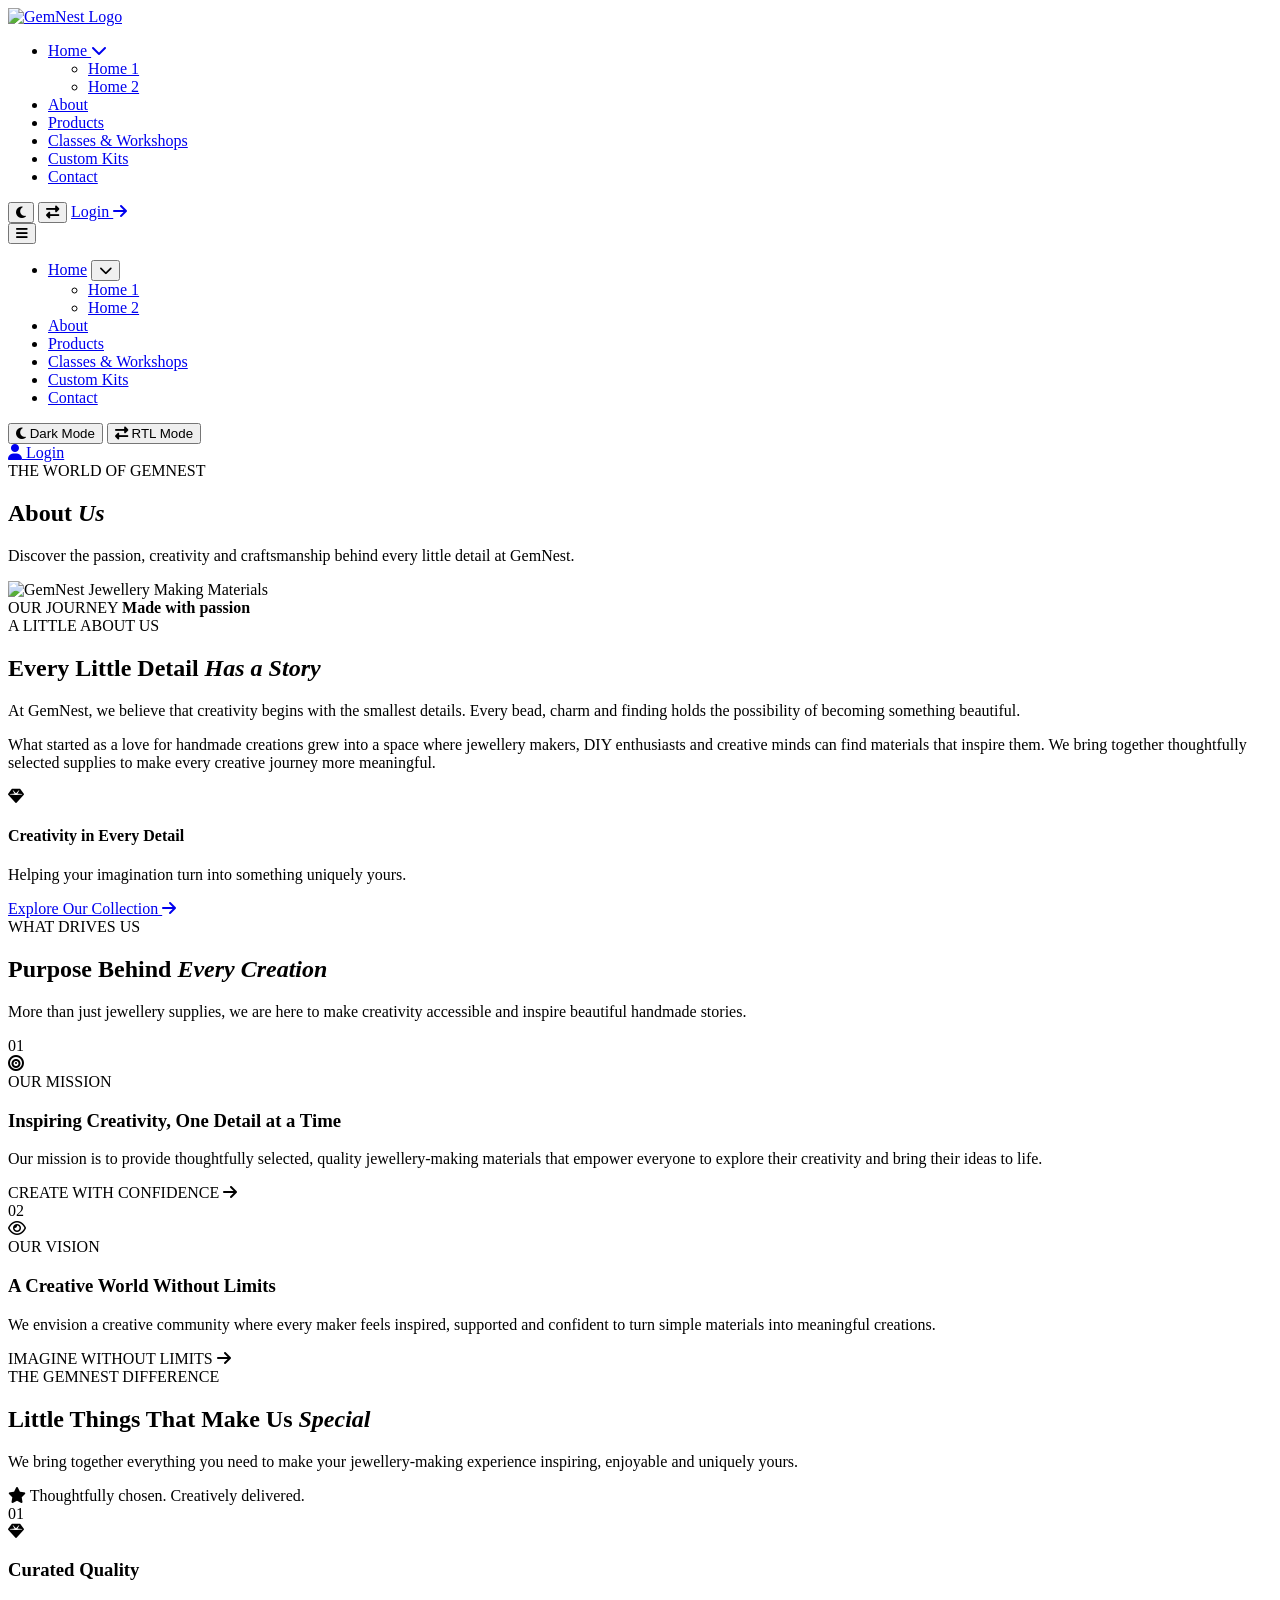
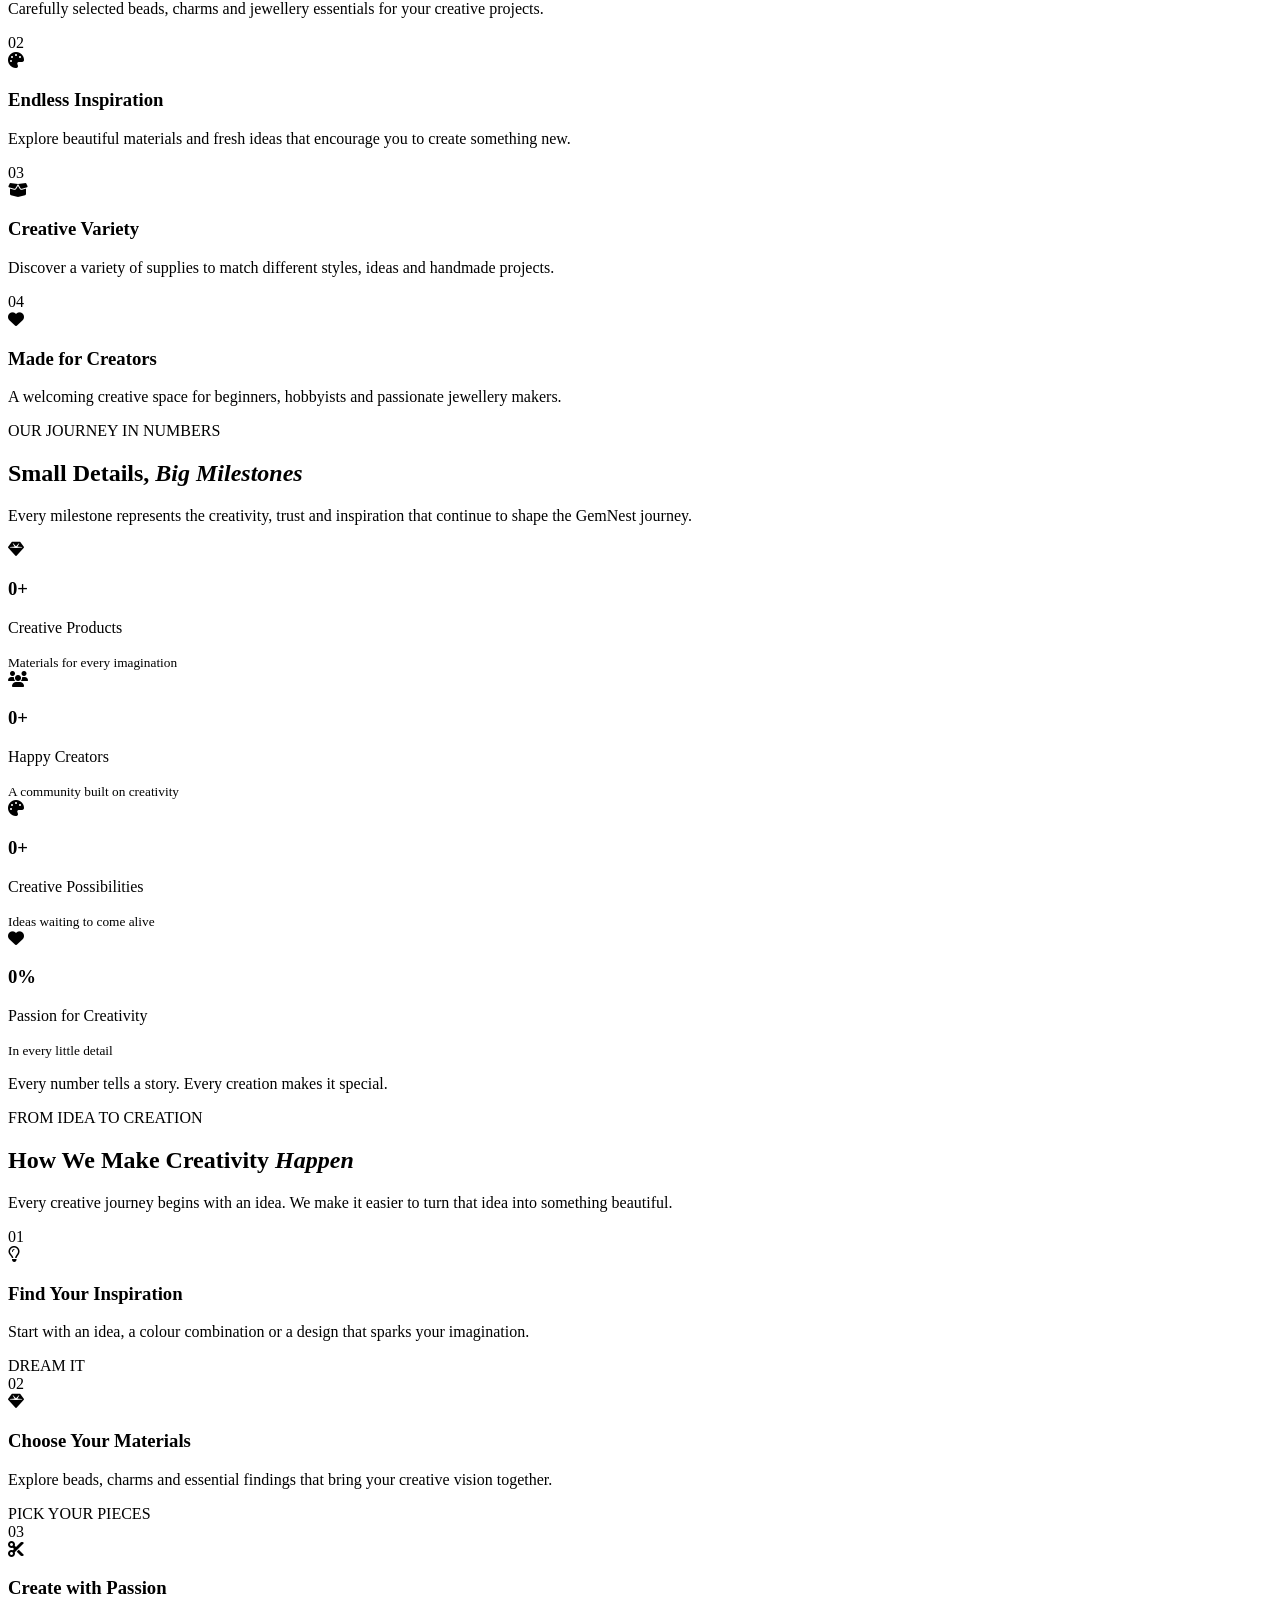
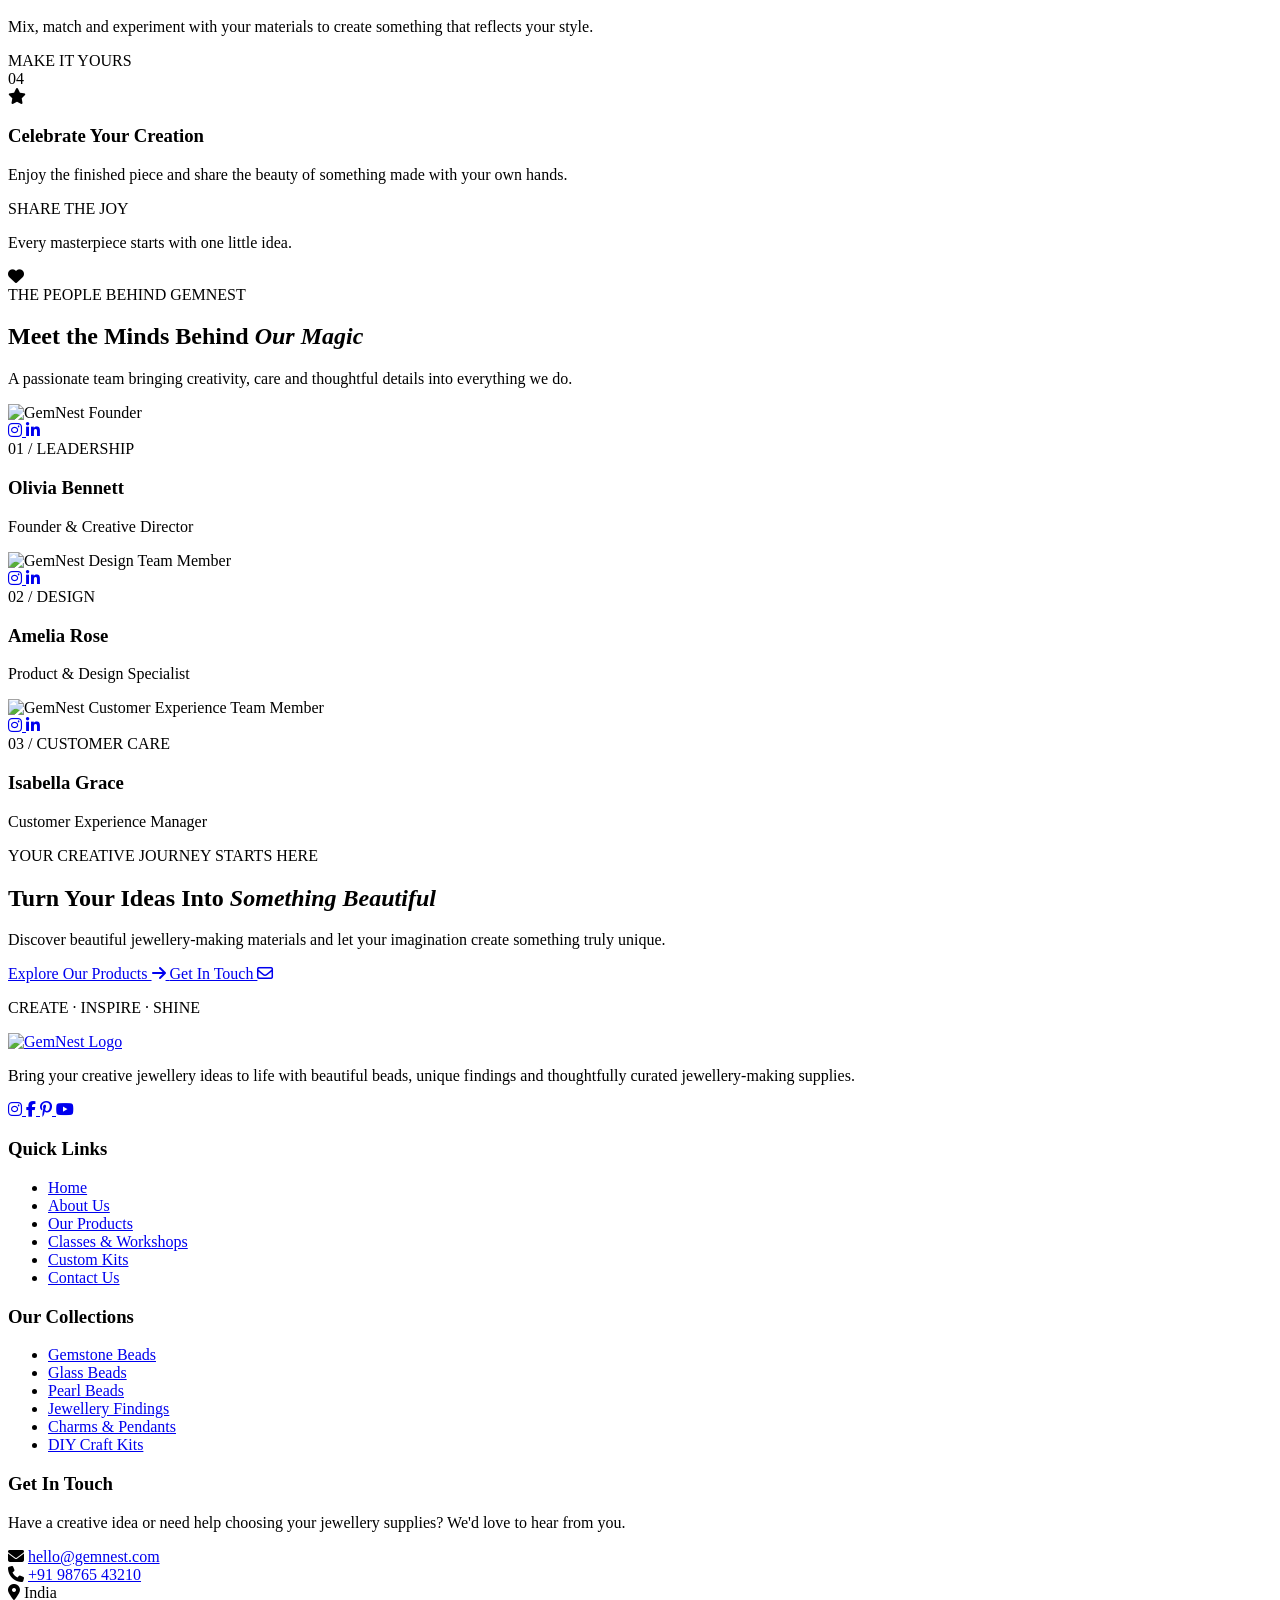
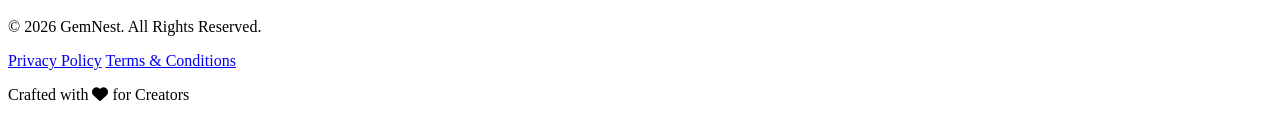
==== about.html @ 2a1b7763 "Add files via upload" ====
<!DOCTYPE html>
<html lang="en">

<head>
    <meta charset="UTF-8">
    <meta name="viewport" content="width=device-width, initial-scale=1.0">

    <title>GemNest</title>

    <meta name="description"
        content="Discover beautiful beads, jewellery-making supplies, creative kits and hands-on workshops at GemNest.">

    <!-- Favicon -->
    <link rel="icon" href="images/favicon.png">

    <!-- Google Fonts -->
    <link
        href="https://fonts.googleapis.com/css2?family=DM+Sans:wght@400;500;600;700&family=Playfair+Display:wght@400;500;600;700&display=swap"
        rel="stylesheet">

    <!-- Font Awesome -->
    <link rel="stylesheet" href="https://cdnjs.cloudflare.com/ajax/libs/font-awesome/6.7.2/css/all.min.css">

    <!-- CSS -->
    <link rel="stylesheet" href="css/style.css">

</head>

<body>

    <!-- ================= HEADER START ================= -->

    <header class="gem-header">

        <div class="gem-header-container">

            <!-- Logo -->
            <a href="index.html" class="gem-logo">
                <img src="images/logo.png" alt="GemNest Logo">
            </a>

            <!-- Desktop Navigation -->
            <nav class="gem-desktop-nav">
                <ul class="gem-nav-list">

                    <li class="gem-nav-item gem-home-dropdown">
                        <a href="#" class="gem-nav-link">
                            Home <i class="fa-solid fa-chevron-down"></i>
                        </a>

                        <ul class="gem-dropdown-menu">
                            <li><a href="index.html">Home 1</a></li>
                            <li><a href="home-2.html">Home 2</a></li>
                        </ul>
                    </li>

                    <li class="gem-nav-item">
                        <a href="about.html" class="gem-nav-link active">About</a>
                    </li>

                    <li class="gem-nav-item">
                        <a href="products.html" class="gem-nav-link">Products</a>
                    </li>

                    <li class="gem-nav-item">
                        <a href="classes-workshops.html" class="gem-nav-link">
                            Classes & Workshops
                        </a>
                    </li>

                    <li class="gem-nav-item">
                        <a href="custom-kits.html" class="gem-nav-link">Custom Kits</a>
                    </li>

                    <li class="gem-nav-item">
                        <a href="contact.html" class="gem-nav-link">Contact</a>
                    </li>

                </ul>
            </nav>

            <!-- Desktop Right Actions -->
            <div class="gem-header-actions">

                <button class="gem-icon-btn" id="gem-desktop-theme" aria-label="Toggle dark mode">
                    <i class="fa-solid fa-moon"></i>
                </button>

                <button class="gem-icon-btn" id="gem-desktop-rtl" aria-label="Toggle RTL mode">
                    <i class="fa-solid fa-right-left"></i>
                </button>

                <a href="login.html" class="gem-login-btn">
                    Login <i class="fa-solid fa-arrow-right"></i>
                </a>

            </div>

            <!-- Mobile Menu Toggle -->
            <button class="gem-menu-toggle" id="gem-menu-toggle" aria-label="Open navigation menu"
                aria-expanded="false">

                <i class="fa-solid fa-bars"></i>

            </button>

        </div>

        <!-- Mobile Navigation -->
        <div class="gem-mobile-menu" id="gem-mobile-menu">

            <nav class="gem-mobile-nav">
                <ul class="gem-mobile-nav-list">

                    <li class="gem-mobile-home">

                        <div class="gem-mobile-home-row">
                            <a href="index.html">Home</a>

                            <button class="gem-home-toggle" id="gem-home-toggle" aria-label="Toggle home submenu"
                                aria-expanded="false">
                                <i class="fa-solid fa-chevron-down"></i>
                            </button>
                        </div>

                        <ul class="gem-mobile-dropdown" id="gem-home-submenu">
                            <li><a href="index.html">Home 1</a></li>
                            <li><a href="home-2.html">Home 2</a></li>
                        </ul>

                    </li>

                    <li><a href="about.html">About</a></li>

                    <li><a href="products.html">Products</a></li>

                    <li><a href="classes-workshops.html">Classes & Workshops</a></li>

                    <li><a href="custom-kits.html">Custom Kits</a></li>

                    <li><a href="contact.html">Contact</a></li>

                </ul>
            </nav>

            <!-- Mobile Actions -->
            <div class="gem-mobile-actions">

                <div class="gem-mobile-settings">

                    <button class="gem-mobile-setting-btn" id="gem-mobile-theme">
                        <i class="fa-solid fa-moon"></i>
                        <span>Dark Mode</span>
                    </button>

                    <button class="gem-mobile-setting-btn" id="gem-mobile-rtl">
                        <i class="fa-solid fa-right-left"></i>
                        <span>RTL Mode</span>
                    </button>

                </div>

                <a href="login.html" class="gem-mobile-login">
                    <i class="fa-solid fa-user"></i>
                    Login
                </a>

            </div>

        </div>

    </header>

    <!-- ================= HEADER END ================= -->

    <!-- ================= COMMON PAGE HERO START ================= -->

    <section class="gem-inner-hero about-banner">

        <div class="gem-inner-hero-overlay"></div>

        <div class="gem-inner-hero-content">

            <span class="gem-inner-hero-subtitle">
                <span></span>
                THE WORLD OF GEMNEST
                <span></span>
            </span>

            <h1>About <em>Us</em></h1>

            <p>
                Discover the passion, creativity and craftsmanship
                behind every little detail at GemNest.
            </p>

        </div>

    </section>

    <!-- ================= COMMON PAGE HERO END ================= -->

    <section class="gem-about-story">
        <div class="gem-about-story-container">

            <div class="gem-about-story-image">
                <img src="images/our-story.jpg" alt="GemNest Jewellery Making Materials">
                <div class="gem-about-story-image-label">
                    <span>OUR JOURNEY</span>
                    <strong>Made with passion</strong>
                </div>
            </div>

            <div class="gem-about-story-content">
                <span class="gem-about-story-tag">
                    <span></span> A LITTLE ABOUT US
                </span>

                <h2>
                    Every Little Detail
                    <em>Has a Story</em>
                </h2>

                <p class="gem-about-story-intro">
                    At GemNest, we believe that creativity begins with the
                    smallest details. Every bead, charm and finding holds
                    the possibility of becoming something beautiful.
                </p>

                <p class="gem-about-story-description">
                    What started as a love for handmade creations grew into
                    a space where jewellery makers, DIY enthusiasts and
                    creative minds can find materials that inspire them.
                    We bring together thoughtfully selected supplies to
                    make every creative journey more meaningful.
                </p>

                <div class="gem-about-story-divider"></div>

                <div class="gem-about-story-highlight">
                    <div class="gem-about-story-highlight-icon">
                        <i class="fa-solid fa-gem"></i>
                    </div>
                    <div>
                        <h4>Creativity in Every Detail</h4>
                        <p>Helping your imagination turn into something uniquely yours.</p>
                    </div>
                </div>

                <a href="products.html" class="gem-about-story-btn">
                    Explore Our Collection
                    <i class="fa-solid fa-arrow-right"></i>
                </a>
            </div>

        </div>
    </section>

    <section class="gem-about-purpose">
        <div class="gem-about-purpose-container">

            <div class="gem-about-purpose-heading">
                <span class="gem-about-purpose-tag">
                    <span></span> WHAT DRIVES US <span></span>
                </span>
                <h2>Purpose Behind <em>Every Creation</em></h2>
                <p>
                    More than just jewellery supplies, we are here to make
                    creativity accessible and inspire beautiful handmade stories.
                </p>
            </div>

            <div class="gem-about-purpose-cards">

                <!-- Mission Card -->
                <div class="gem-about-purpose-card gem-purpose-mission">
                    <div class="gem-about-purpose-card-top">
                        <span class="gem-about-purpose-number">01</span>
                        <div class="gem-about-purpose-icon">
                            <i class="fa-solid fa-bullseye"></i>
                        </div>
                    </div>

                    <span class="gem-about-purpose-label">OUR MISSION</span>

                    <h3>Inspiring Creativity, One Detail at a Time</h3>

                    <p>
                        Our mission is to provide thoughtfully selected,
                        quality jewellery-making materials that empower
                        everyone to explore their creativity and bring
                        their ideas to life.
                    </p>

                    <div class="gem-about-purpose-bottom">
                        <span>CREATE WITH CONFIDENCE</span>
                        <i class="fa-solid fa-arrow-right"></i>
                    </div>
                </div>

                <!-- Vision Card -->
                <div class="gem-about-purpose-card gem-purpose-vision">
                    <div class="gem-about-purpose-card-top">
                        <span class="gem-about-purpose-number">02</span>
                        <div class="gem-about-purpose-icon">
                            <i class="fa-regular fa-eye"></i>
                        </div>
                    </div>

                    <span class="gem-about-purpose-label">OUR VISION</span>

                    <h3>A Creative World Without Limits</h3>

                    <p>
                        We envision a creative community where every maker
                        feels inspired, supported and confident to turn
                        simple materials into meaningful creations.
                    </p>

                    <div class="gem-about-purpose-bottom">
                        <span>IMAGINE WITHOUT LIMITS</span>
                        <i class="fa-solid fa-arrow-right"></i>
                    </div>
                </div>

            </div>
        </div>
    </section>

    <section class="gem-about-special">
        <div class="gem-about-special-container">

            <div class="gem-about-special-heading">
                <span class="gem-about-special-tag">
                    <span></span> THE GEMNEST DIFFERENCE
                </span>

                <h2>
                    Little Things That
                    Make Us <em>Special</em>
                </h2>

                <p>
                    We bring together everything you need to make your
                    jewellery-making experience inspiring, enjoyable
                    and uniquely yours.
                </p>

                <div class="gem-about-special-note">
                    <i class="fa-solid fa-star"></i>
                    <span>Thoughtfully chosen. Creatively delivered.</span>
                </div>
            </div>

            <div class="gem-about-special-features">

                <div class="gem-about-special-item">
                    <span class="gem-about-special-number">01</span>
                    <div class="gem-about-special-icon">
                        <i class="fa-solid fa-gem"></i>
                    </div>
                    <h3>Curated Quality</h3>
                    <p>
                        Carefully selected beads, charms and jewellery
                        essentials for your creative projects.
                    </p>
                </div>

                <div class="gem-about-special-item">
                    <span class="gem-about-special-number">02</span>
                    <div class="gem-about-special-icon">
                        <i class="fa-solid fa-palette"></i>
                    </div>
                    <h3>Endless Inspiration</h3>
                    <p>
                        Explore beautiful materials and fresh ideas
                        that encourage you to create something new.
                    </p>
                </div>

                <div class="gem-about-special-item">
                    <span class="gem-about-special-number">03</span>
                    <div class="gem-about-special-icon">
                        <i class="fa-solid fa-box-open"></i>
                    </div>
                    <h3>Creative Variety</h3>
                    <p>
                        Discover a variety of supplies to match
                        different styles, ideas and handmade projects.
                    </p>
                </div>

                <div class="gem-about-special-item">
                    <span class="gem-about-special-number">04</span>
                    <div class="gem-about-special-icon">
                        <i class="fa-solid fa-heart"></i>
                    </div>
                    <h3>Made for Creators</h3>
                    <p>
                        A welcoming creative space for beginners,
                        hobbyists and passionate jewellery makers.
                    </p>
                </div>

            </div>
        </div>
    </section>

    <section class="gem-about-achievements">
        <div class="gem-about-achievements-container">

            <div class="gem-about-achievements-heading">
                <span class="gem-about-achievements-tag">
                    <span></span> OUR JOURNEY IN NUMBERS <span></span>
                </span>

                <h2>Small Details, <em>Big Milestones</em></h2>

                <p>
                    Every milestone represents the creativity, trust and
                    inspiration that continue to shape the GemNest journey.
                </p>
            </div>

            <div class="gem-about-achievements-grid">

                <div class="gem-about-achievement-item">
                    <div class="gem-about-achievement-icon">
                        <i class="fa-solid fa-gem"></i>
                    </div>
                    <h3><span class="gem-achievement-count" data-target="500">0</span><span>+</span></h3>
                    <p>Creative Products</p>
                    <small>Materials for every imagination</small>
                </div>

                <div class="gem-about-achievement-item">
                    <div class="gem-about-achievement-icon">
                        <i class="fa-solid fa-users"></i>
                    </div>
                    <h3><span class="gem-achievement-count" data-target="2500">0</span><span>+</span></h3>
                    <p>Happy Creators</p>
                    <small>A community built on creativity</small>
                </div>

                <div class="gem-about-achievement-item">
                    <div class="gem-about-achievement-icon">
                        <i class="fa-solid fa-palette"></i>
                    </div>
                    <h3><span class="gem-achievement-count" data-target="120">0</span><span>+</span></h3>
                    <p>Creative Possibilities</p>
                    <small>Ideas waiting to come alive</small>
                </div>

                <div class="gem-about-achievement-item">
                    <div class="gem-about-achievement-icon">
                        <i class="fa-solid fa-heart"></i>
                    </div>
                    <h3><span class="gem-achievement-count" data-target="100">0</span><span>%</span></h3>
                    <p>Passion for Creativity</p>
                    <small>In every little detail</small>
                </div>

            </div>

            <div class="gem-about-achievements-bottom">
                <span></span>
                <p>Every number tells a story. Every creation makes it special.</p>
                <span></span>
            </div>

        </div>
    </section>

    <section class="gem-about-process">
        <div class="gem-about-process-container">

            <div class="gem-about-process-heading">
                <span class="gem-about-process-tag">
                    <span></span> FROM IDEA TO CREATION <span></span>
                </span>

                <h2>How We Make Creativity <em>Happen</em></h2>

                <p>
                    Every creative journey begins with an idea.
                    We make it easier to turn that idea into something beautiful.
                </p>
            </div>

            <div class="gem-about-process-timeline">

                <div class="gem-about-process-line"></div>

                <div class="gem-about-process-step">
                    <div class="gem-about-process-step-top">
                        <span class="gem-about-process-count">01</span>
                        <div class="gem-about-process-icon">
                            <i class="fa-regular fa-lightbulb"></i>
                        </div>
                    </div>

                    <h3>Find Your Inspiration</h3>
                    <p>
                        Start with an idea, a colour combination or a design
                        that sparks your imagination.
                    </p>

                    <span class="gem-about-process-caption">DREAM IT</span>
                </div>

                <div class="gem-about-process-step">
                    <div class="gem-about-process-step-top">
                        <span class="gem-about-process-count">02</span>
                        <div class="gem-about-process-icon">
                            <i class="fa-solid fa-gem"></i>
                        </div>
                    </div>

                    <h3>Choose Your Materials</h3>
                    <p>
                        Explore beads, charms and essential findings
                        that bring your creative vision together.
                    </p>

                    <span class="gem-about-process-caption">PICK YOUR PIECES</span>
                </div>

                <div class="gem-about-process-step">
                    <div class="gem-about-process-step-top">
                        <span class="gem-about-process-count">03</span>
                        <div class="gem-about-process-icon">
                            <i class="fa-solid fa-scissors"></i>
                        </div>
                    </div>

                    <h3>Create with Passion</h3>
                    <p>
                        Mix, match and experiment with your materials
                        to create something that reflects your style.
                    </p>

                    <span class="gem-about-process-caption">MAKE IT YOURS</span>
                </div>

                <div class="gem-about-process-step">
                    <div class="gem-about-process-step-top">
                        <span class="gem-about-process-count">04</span>
                        <div class="gem-about-process-icon">
                            <i class="fa-solid fa-star"></i>
                        </div>
                    </div>

                    <h3>Celebrate Your Creation</h3>
                    <p>
                        Enjoy the finished piece and share the beauty
                        of something made with your own hands.
                    </p>

                    <span class="gem-about-process-caption">SHARE THE JOY</span>
                </div>

            </div>

            <div class="gem-about-process-footer">
                <p>Every masterpiece starts with one little idea.</p>
                <i class="fa-solid fa-heart"></i>
            </div>

        </div>
    </section>

    <section class="gem-about-team">
        <div class="gem-about-team-container">

            <div class="gem-about-team-heading">
                <div>
                    <span class="gem-about-team-tag">
                        <span></span> THE PEOPLE BEHIND GEMNEST
                    </span>
                    <h2>Meet the Minds Behind <em>Our Magic</em></h2>
                </div>

                <p>
                    A passionate team bringing creativity, care and
                    thoughtful details into everything we do.
                </p>
            </div>

            <div class="gem-about-team-grid">

                <!-- Team Member 1 -->
                <div class="gem-about-team-card">
                    <div class="gem-about-team-image">
                        <img src="images/team-1.jpg" alt="GemNest Founder">
                        <div class="gem-about-team-socials">
                            <a href="#" aria-label="Instagram">
                                <i class="fa-brands fa-instagram"></i>
                            </a>
                            <a href="#" aria-label="LinkedIn">
                                <i class="fa-brands fa-linkedin-in"></i>
                            </a>
                        </div>
                    </div>

                    <div class="gem-about-team-info">
                        <span>01 / LEADERSHIP</span>
                        <h3>Olivia Bennett</h3>
                        <p>Founder & Creative Director</p>
                    </div>
                </div>

                <!-- Team Member 2 -->
                <div class="gem-about-team-card">
                    <div class="gem-about-team-image">
                        <img src="images/team-2.jpg" alt="GemNest Design Team Member">
                        <div class="gem-about-team-socials">
                            <a href="#" aria-label="Instagram">
                                <i class="fa-brands fa-instagram"></i>
                            </a>
                            <a href="#" aria-label="LinkedIn">
                                <i class="fa-brands fa-linkedin-in"></i>
                            </a>
                        </div>
                    </div>

                    <div class="gem-about-team-info">
                        <span>02 / DESIGN</span>
                        <h3>Amelia Rose</h3>
                        <p>Product & Design Specialist</p>
                    </div>
                </div>

                <!-- Team Member 3 -->
                <div class="gem-about-team-card">
                    <div class="gem-about-team-image">
                        <img src="images/team-3.jpg" alt="GemNest Customer Experience Team Member">
                        <div class="gem-about-team-socials">
                            <a href="#" aria-label="Instagram">
                                <i class="fa-brands fa-instagram"></i>
                            </a>
                            <a href="#" aria-label="LinkedIn">
                                <i class="fa-brands fa-linkedin-in"></i>
                            </a>
                        </div>
                    </div>

                    <div class="gem-about-team-info">
                        <span>03 / CUSTOMER CARE</span>
                        <h3>Isabella Grace</h3>
                        <p>Customer Experience Manager</p>
                    </div>
                </div>

            </div>

        </div>
    </section>

    <section class="gem-about-cta">
        <div class="gem-about-cta-overlay"></div>

        <div class="gem-about-cta-content">

            <span class="gem-about-cta-tag">
                <span></span> YOUR CREATIVE JOURNEY STARTS HERE <span></span>
            </span>

            <h2>
                Turn Your Ideas Into
                <em>Something Beautiful</em>
            </h2>

            <p>
                Discover beautiful jewellery-making materials and let
                your imagination create something truly unique.
            </p>

            <div class="gem-about-cta-buttons">
                <a href="products.html" class="gem-about-cta-primary">
                    Explore Our Products
                    <i class="fa-solid fa-arrow-right"></i>
                </a>

                <a href="contact.html" class="gem-about-cta-secondary">
                    Get In Touch
                    <i class="fa-regular fa-envelope"></i>
                </a>
            </div>

            <div class="gem-about-cta-bottom">
                <span></span>
                <p>CREATE · INSPIRE · SHINE</p>
                <span></span>
            </div>

        </div>
    </section>

    <!-- ================= FOOTER START ================= -->

    <footer class="gem-footer">

        <div class="gem-footer-main">

            <div class="gem-footer-container">

                <!-- Brand Column -->
                <div class="gem-footer-brand">

                    <a href="index.html" class="gem-footer-logo">
                        <img src="images/logo.png" alt="GemNest Logo">
                    </a>

                    <p>
                        Bring your creative jewellery ideas to life with
                        beautiful beads, unique findings and thoughtfully
                        curated jewellery-making supplies.
                    </p>

                    <div class="gem-footer-social">

                        <a href="#" aria-label="Instagram">
                            <i class="fa-brands fa-instagram"></i>
                        </a>

                        <a href="#" aria-label="Facebook">
                            <i class="fa-brands fa-facebook-f"></i>
                        </a>

                        <a href="#" aria-label="Pinterest">
                            <i class="fa-brands fa-pinterest-p"></i>
                        </a>

                        <a href="#" aria-label="YouTube">
                            <i class="fa-brands fa-youtube"></i>
                        </a>

                    </div>

                </div>


                <!-- Quick Links -->
                <div class="gem-footer-links">

                    <h3>Quick Links</h3>

                    <ul>
                        <li><a href="index.html">Home</a></li>
                        <li><a href="about.html">About Us</a></li>
                        <li><a href="products.html">Our Products</a></li>
                        <li><a href="classes-workshops.html">Classes & Workshops</a></li>
                        <li><a href="custom-kits.html">Custom Kits</a></li>
                        <li><a href="contact.html">Contact Us</a></li>
                    </ul>

                </div>


                <!-- Product Categories -->
                <div class="gem-footer-links">

                    <h3>Our Collections</h3>

                    <ul>
                        <li><a href="products.html">Gemstone Beads</a></li>
                        <li><a href="products.html">Glass Beads</a></li>
                        <li><a href="products.html">Pearl Beads</a></li>
                        <li><a href="products.html">Jewellery Findings</a></li>
                        <li><a href="products.html">Charms & Pendants</a></li>
                        <li><a href="custom-kits.html">DIY Craft Kits</a></li>
                    </ul>

                </div>


                <!-- Contact Column -->
                <div class="gem-footer-contact">

                    <h3>Get In Touch</h3>

                    <p>
                        Have a creative idea or need help choosing
                        your jewellery supplies? We'd love to hear from you.
                    </p>

                    <div class="gem-footer-contact-item">
                        <i class="fa-solid fa-envelope"></i>
                        <a href="mailto:hello@gemnest.com">
                            hello@gemnest.com
                        </a>
                    </div>

                    <div class="gem-footer-contact-item">
                        <i class="fa-solid fa-phone"></i>
                        <a href="tel:+919876543210">
                            +91 98765 43210
                        </a>
                    </div>

                    <div class="gem-footer-contact-item">
                        <i class="fa-solid fa-location-dot"></i>
                        <span>India</span>
                    </div>

                </div>

            </div>

        </div>


        <!-- Footer Bottom -->
        <div class="gem-footer-bottom">

            <div class="gem-footer-bottom-container">

                <p>
                    © 2026 GemNest. All Rights Reserved.
                </p>

                <div class="gem-footer-bottom-links">
                    <a href="#">Privacy Policy</a>
                    <a href="#">Terms & Conditions</a>
                </div>

                <p class="gem-footer-credit">
                    Crafted with <i class="fa-solid fa-heart"></i> for Creators
                </p>

            </div>

        </div>

    </footer>

    <!-- ================= FOOTER END ================= -->

    <!-- JavaScript -->
    <script src="js/main.js"></script>

</body>

</html>
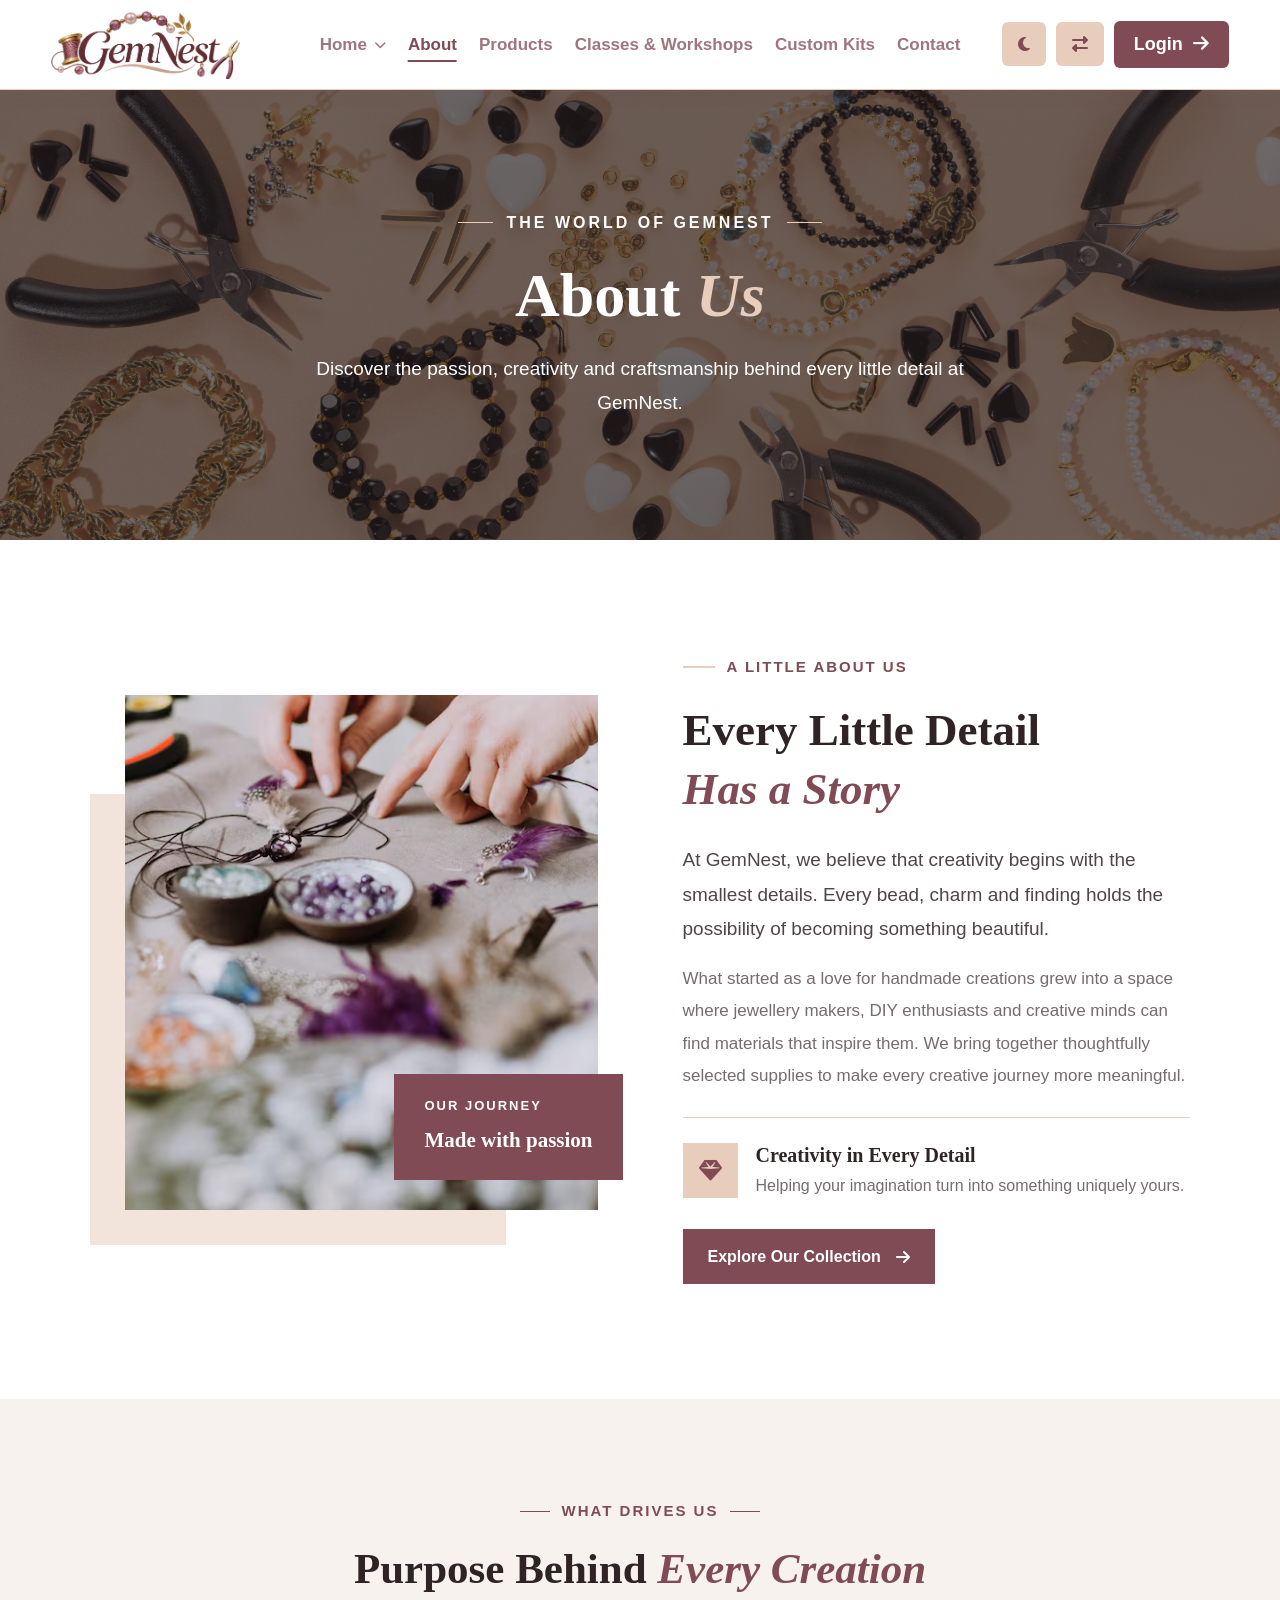
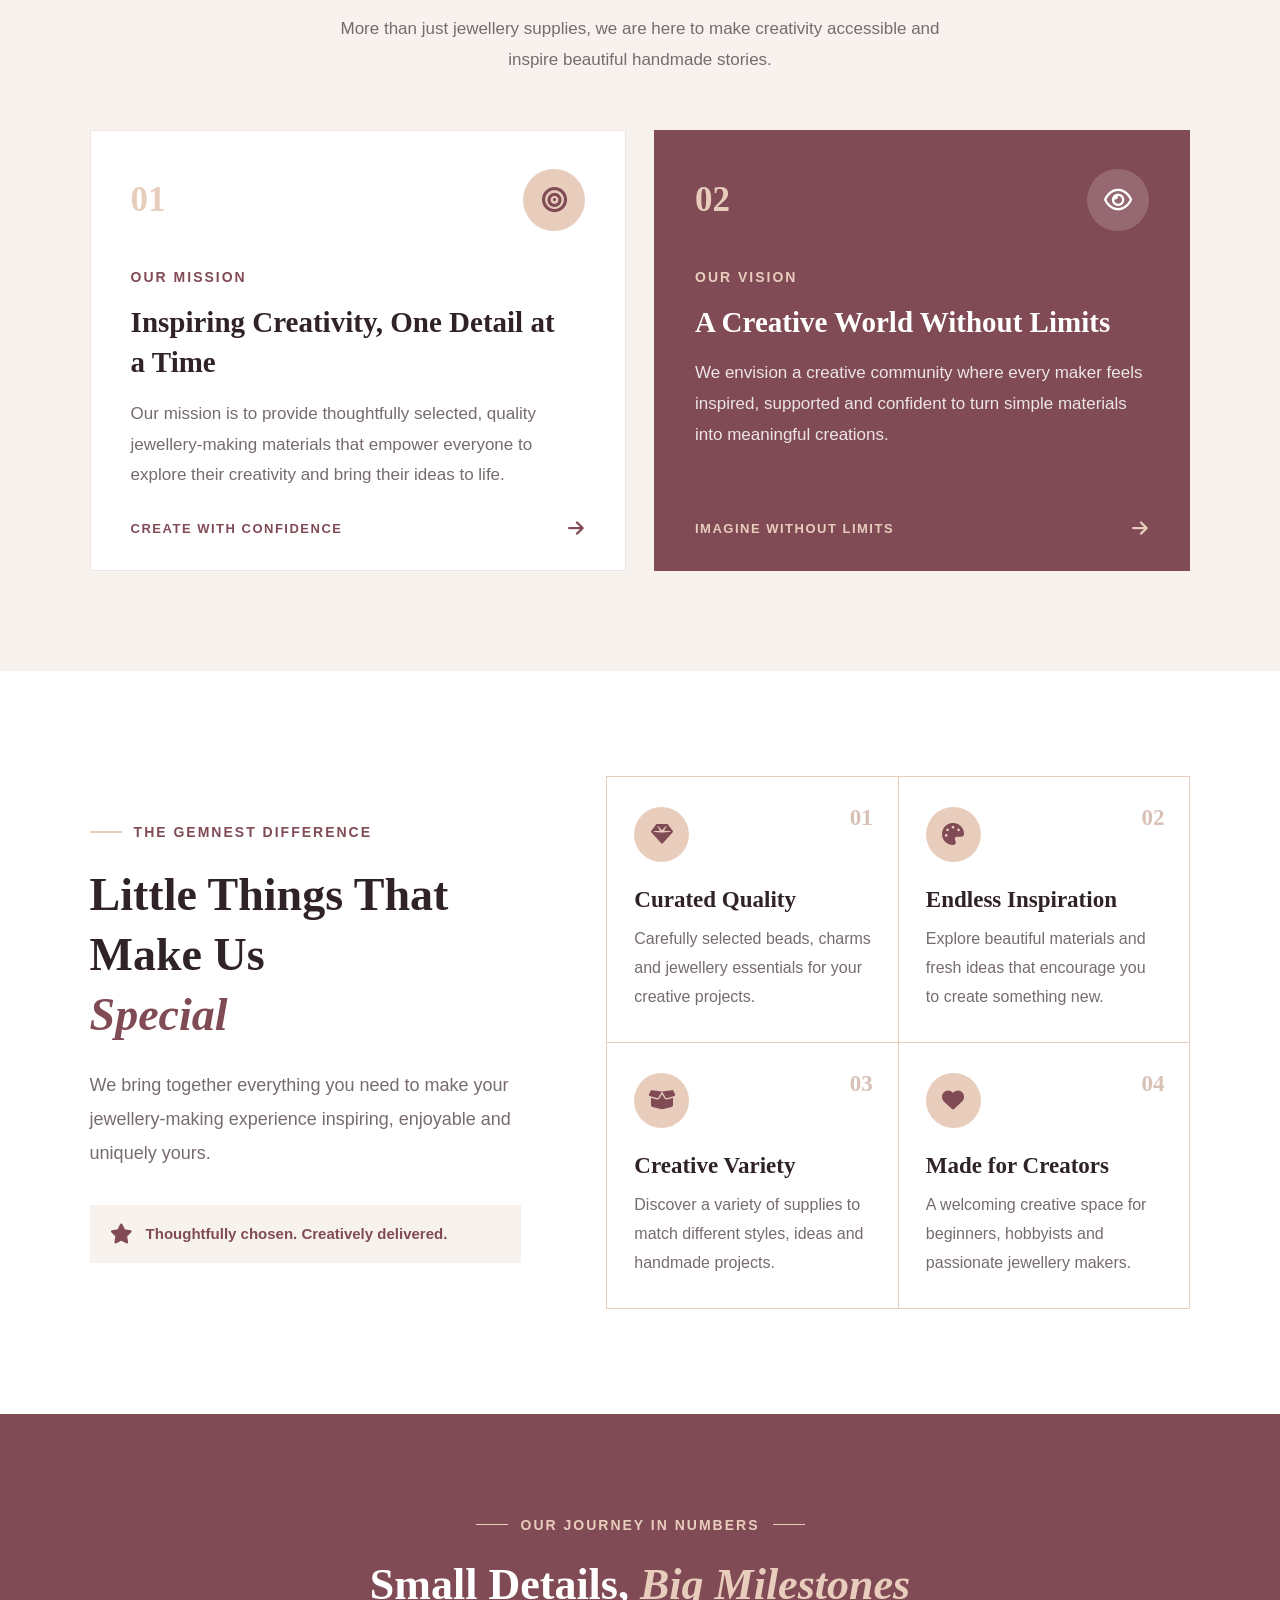
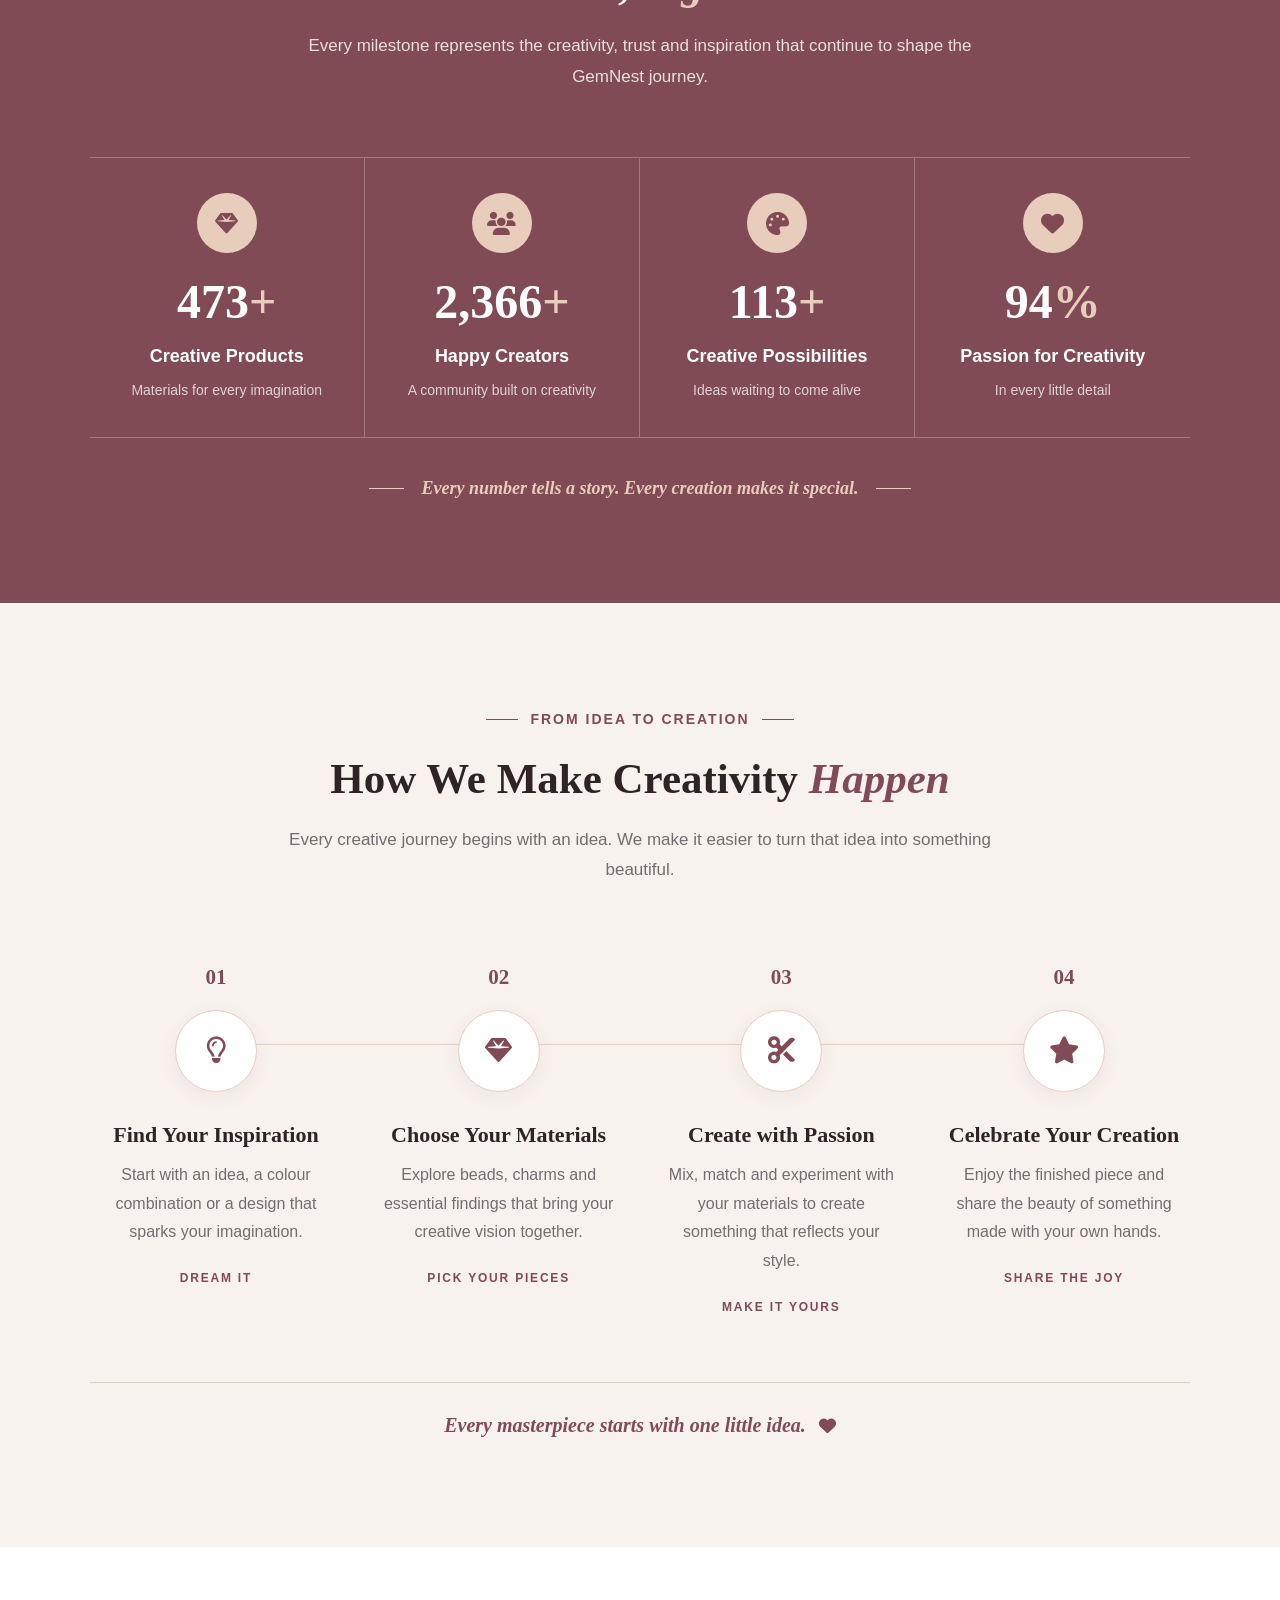
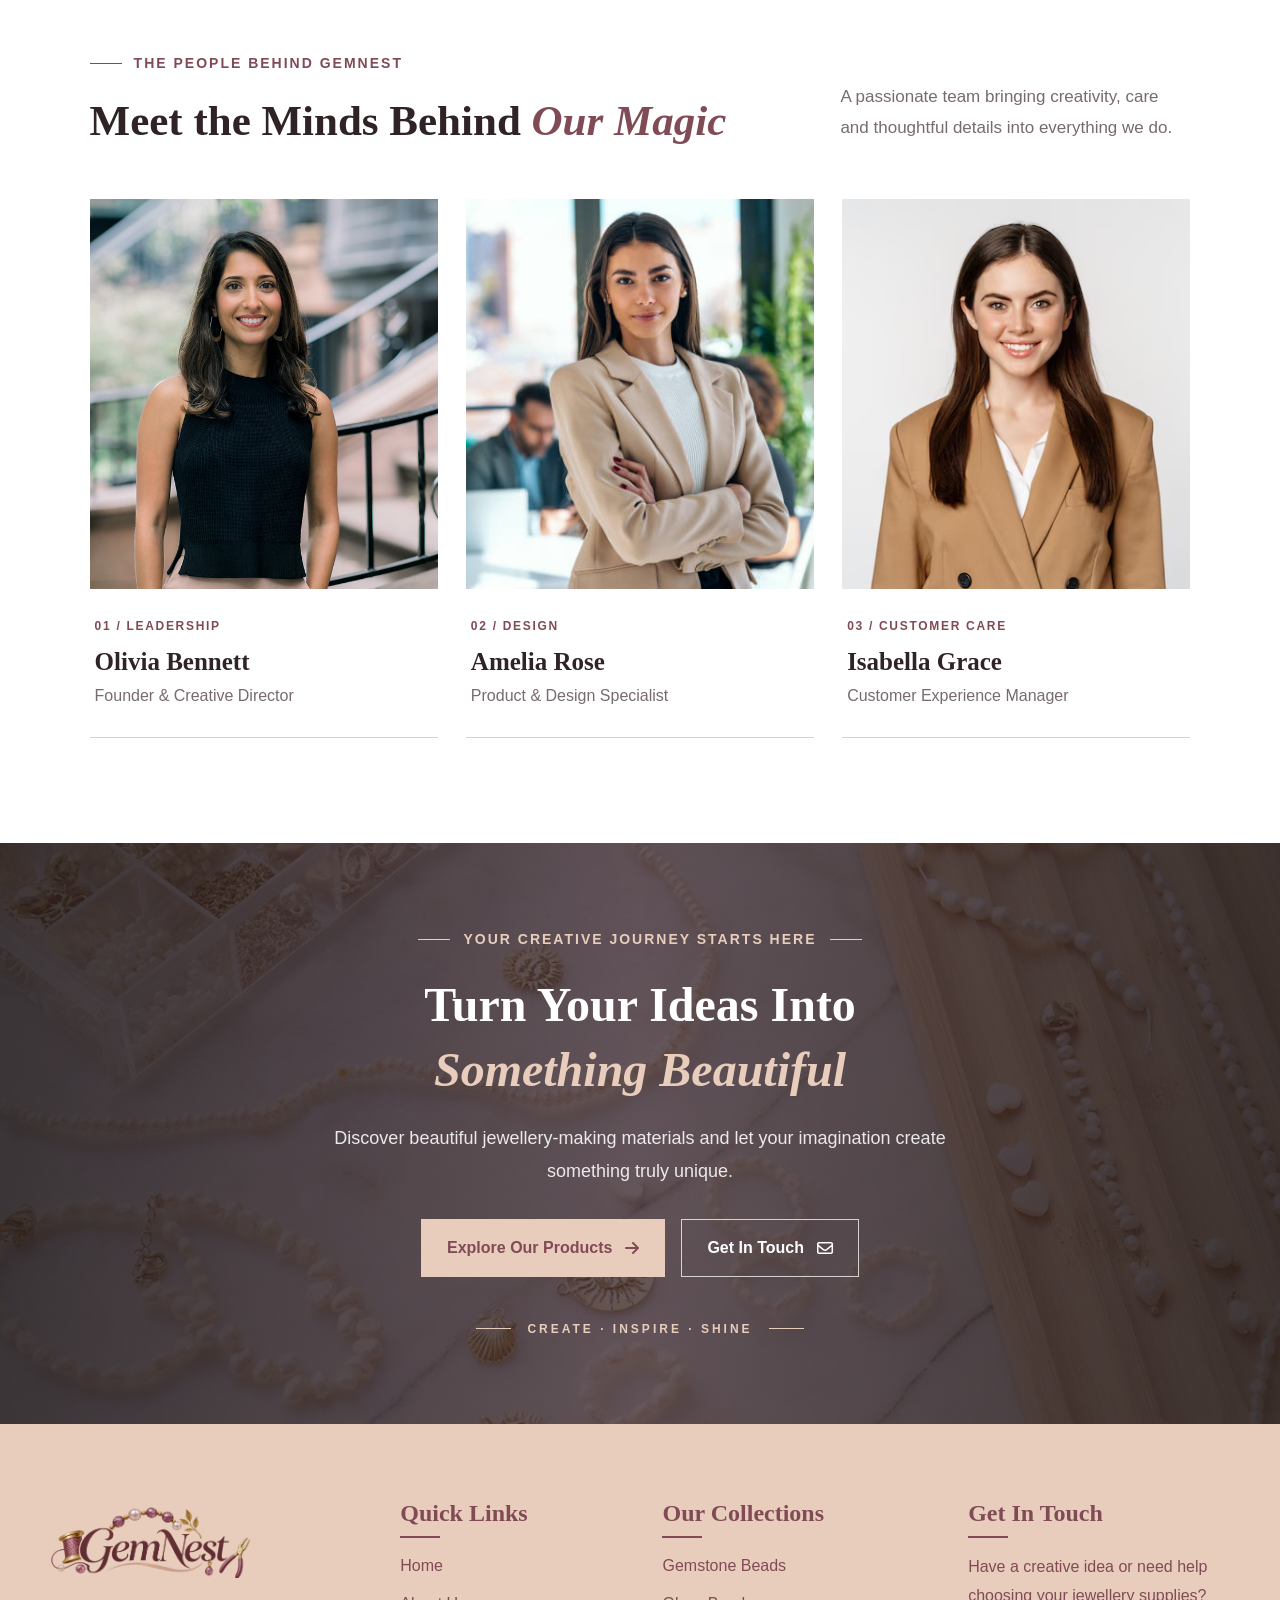
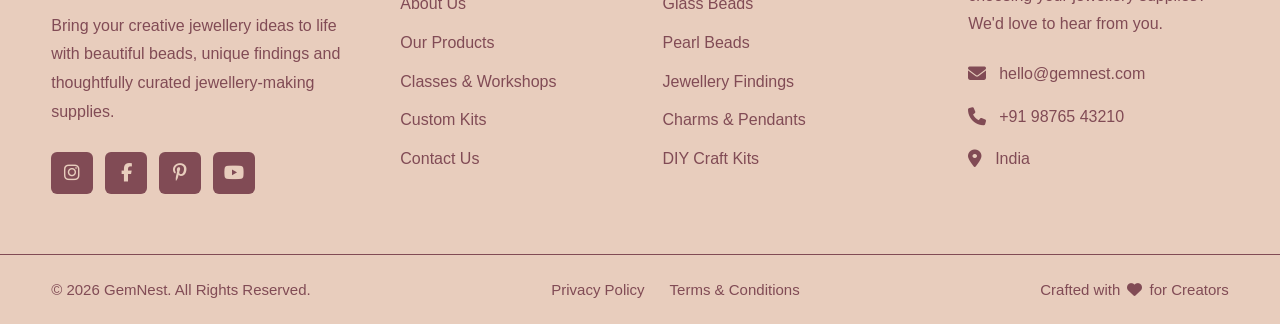
==== commit e70e4c9b: "Add files via upload" ====
--- a/about.html
+++ b/about.html
@@ -130,7 +130,7 @@
 
                     </li>
 
-                    <li><a href="about.html">About</a></li>
+                    <li><a href="about.html" class="active">About</a></li>
 
                     <li><a href="products.html">Products</a></li>
 
@@ -841,4 +841,4 @@
 
 </body>
 
-</html>+</html>
--- a/css/style.css
+++ b/css/style.css
@@ -0,0 +1,25486 @@
+/* ==============================
+   GEMNEST - GLOBAL STYLES
+================================ */
+
+/* Root Variables */
+
+:root {
+    --primary-color: #814B55;
+    --secondary-color: #E8CDBD;
+
+    --heading-font: 'Playfair Display', serif;
+    --body-font: 'DM Sans', sans-serif;
+}
+
+
+/* Reset CSS */
+
+* {
+    margin: 0;
+    padding: 0;
+    box-sizing: border-box;
+}
+
+
+/* HTML & Body */
+
+html {
+    scroll-behavior: smooth;
+}
+
+body {
+    font-family: var(--body-font);
+    font-size: 16px;
+    font-weight: 400;
+    color: var(--primary-color);
+    background-color: #ffffff;
+    line-height: 1.6;
+}
+
+
+/* Headings */
+
+h1,
+h2,
+h3,
+h4,
+h5,
+h6 {
+    font-family: var(--heading-font);
+    font-weight: 600;
+    line-height: 1.2;
+    color: var(--primary-color);
+}
+
+
+/* Paragraph */
+
+p {
+    font-family: var(--body-font);
+    font-size: 16px;
+    font-weight: 400;
+    line-height: 1.7;
+}
+
+
+/* Links */
+
+a {
+    text-decoration: none;
+    color: inherit;
+}
+
+
+/* Images */
+
+img {
+    max-width: 100%;
+    display: block;
+}
+
+
+/* Buttons */
+
+button {
+    font-family: var(--body-font);
+    font-size: 16px;
+    font-weight: 600;
+    border: none;
+    cursor: pointer;
+}
+
+
+/* Primary Button */
+
+.primary-btn {
+    background-color: var(--primary-color);
+    color: #ffffff;
+    padding: 13px 28px;
+    border-radius: 6px;
+    transition: 0.3s ease;
+}
+
+.primary-btn:hover {
+    background-color: var(--secondary-color);
+    color: var(--primary-color);
+}
+
+
+/* Secondary Button */
+
+.secondary-btn {
+    background-color: var(--secondary-color);
+    color: var(--primary-color);
+    padding: 13px 28px;
+    border-radius: 6px;
+    transition: 0.3s ease;
+}
+
+.secondary-btn:hover {
+    background-color: var(--primary-color);
+    color: #ffffff;
+}
+
+
+/* Container */
+
+.container {
+    width: 90%;
+    max-width: 1320px;
+    margin: 0 auto;
+}
+
+
+/* Section Spacing */
+
+section {
+    padding: 80px 0;
+}
+
+/* Section Heading */
+
+.section-heading {
+    text-align: center;
+    max-width: 750px;
+    margin: 0 auto 50px;
+}
+
+/* Subtitle */
+
+.section-subtitle {
+    display: inline-block;
+    font-family: var(--body-font);
+    font-size: 16px;
+    font-weight: 600;
+    color: var(--primary-color);
+    letter-spacing: 2px;
+    text-transform: uppercase;
+    margin-bottom: 12px;
+}
+
+/* Main Heading */
+
+.section-title {
+    font-family: var(--heading-font);
+    font-size: 40px;
+    font-weight: 600;
+    line-height: 1.3;
+    color: var(--primary-color);
+    margin-bottom: 16px;
+}
+
+/* Highlight Text */
+
+.section-title span {
+    color: var(--primary-color);
+    font-style: italic;
+}
+
+/* Description */
+
+.section-description {
+    font-family: var(--body-font);
+    font-size: 16px;
+    font-weight: 400;
+    line-height: 1.8;
+    color: var(--primary-color);
+}
+
+/******************************************************Header************************************************************/
+
+/* ======================================
+   GEMNEST HEADER
+====================================== */
+
+.gem-header {
+    width: 100%;
+    height: 90px;
+    position: fixed;
+    top: 0;
+    left: 0;
+    z-index: 9999;
+    background: #ffffff;
+    border-bottom: 1px solid var(--secondary-color);
+    box-shadow: 0 3px 18px rgba(129, 75, 85, 0.06);
+}
+
+.gem-header-container {
+    width: 92%;
+    max-width: 1440px;
+    height: 100%;
+    margin: 0 auto;
+    display: flex;
+    align-items: center;
+    justify-content: space-between;
+}
+
+/* Logo */
+
+.gem-logo {
+    display: flex;
+    align-items: center;
+    flex-shrink: 0;
+}
+
+.gem-logo img {
+    width: 190px;
+    height: 75px;
+    object-fit: contain;
+}
+
+/* Desktop Navigation */
+
+.gem-desktop-nav {
+    display: flex;
+    align-items: center;
+    position: absolute;
+    left: 50%;
+    transform: translateX(-50%);
+}
+
+.gem-nav-list {
+    display: flex;
+    align-items: center;
+    gap: 22px;
+    list-style: none;
+}
+
+.gem-nav-item {
+    position: relative;
+}
+
+.gem-nav-link {
+    display: flex;
+    align-items: center;
+    gap: 7px;
+    position: relative;
+    font-size: 16px;
+    font-weight: 600;
+    color: var(--primary-color);
+    transition: 0.3s ease;
+    white-space: nowrap;
+}
+
+.gem-nav-link:hover,
+.gem-nav-link.active {
+    color: var(--primary-color);
+}
+
+.gem-nav-link:not(.active):not(:hover) {
+    color: rgba(129, 75, 85, 0.76);
+}
+
+.gem-desktop-nav>.gem-nav-list>.gem-nav-item>.gem-nav-link.active::after {
+    content: "";
+    position: absolute;
+    bottom: -4px;
+    left: 0;
+    width: 100%;
+    height: 2px;
+    background: var(--primary-color);
+}
+
+.gem-desktop-nav>.gem-nav-list>.gem-home-dropdown>.gem-nav-link.active::after {
+    width: calc(100% - 19px);
+}
+
+.gem-nav-link i {
+    font-size: 12px;
+}
+
+/* Desktop Dropdown */
+
+.gem-dropdown-menu {
+    position: absolute;
+    top: 100%;
+    left: 0;
+    min-width: 175px;
+    padding: 12px 0;
+    margin-top: 24px;
+    background: #ffffff;
+    border: 1px solid var(--secondary-color);
+    border-radius: 8px;
+    box-shadow: 0 8px 25px rgba(129, 75, 85, 0.12);
+    list-style: none;
+    opacity: 0;
+    visibility: hidden;
+    transform: translateY(10px);
+    transition: 0.3s ease;
+}
+
+.gem-home-dropdown:hover .gem-dropdown-menu {
+    opacity: 1;
+    visibility: visible;
+    transform: translateY(0);
+}
+
+.gem-dropdown-menu a {
+    display: block;
+    padding: 11px 18px;
+    color: var(--primary-color);
+    font-size: 15px;
+    font-weight: 500;
+    transition: 0.3s ease;
+}
+
+.gem-dropdown-menu a:hover {
+    background: var(--secondary-color);
+}
+
+/* Desktop Actions */
+
+.gem-header-actions {
+    display: flex;
+    align-items: center;
+    gap: 10px;
+}
+
+.gem-icon-btn {
+    min-height: 44px;
+    padding: 12px 16px;
+    background: var(--secondary-color);
+    color: var(--primary-color);
+    border-radius: 6px;
+    font-size: 16px;
+    font-weight: 600;
+    display: flex;
+    align-items: center;
+    justify-content: center;
+    gap: 9px;
+    white-space: nowrap;
+    transition: 0.3s ease;
+}
+
+.gem-icon-btn:hover {
+    background: var(--primary-color);
+    color: #ffffff;
+}
+
+/* Login Button */
+
+.gem-login-btn {
+    display: flex;
+    align-items: center;
+    gap: 10px;
+    padding: 9px 20px;
+    background: var(--primary-color);
+    color: #ffffff;
+    border-radius: 6px;
+    font-size: 16px;
+    font-weight: 600;
+    transition: 0.3s ease;
+}
+
+.gem-login-btn:hover {
+    background: var(--secondary-color);
+    color: var(--primary-color);
+}
+
+/* Menu Toggle */
+
+.gem-menu-toggle {
+    display: none;
+    width: 45px;
+    height: 45px;
+    background: var(--primary-color);
+    color: #ffffff;
+    border-radius: 6px;
+    font-size: 21px;
+    align-items: center;
+    justify-content: center;
+}
+
+/* Mobile Menu Default */
+
+.gem-mobile-menu {
+    display: none;
+}
+
+/* ======================================
+   RESPONSIVE HEADER
+   TABLET + MOBILE (1024px)
+====================================== */
+
+@media (max-width: 1024px) {
+
+    .gem-header {
+        height: 80px;
+    }
+
+    .gem-header-container {
+        width: 92%;
+    }
+
+    .gem-desktop-nav {
+        position: static;
+        transform: none;
+    }
+
+    .gem-logo img {
+        width: 165px;
+        height: 68px;
+    }
+
+    .gem-desktop-nav,
+    .gem-header-actions {
+        display: none;
+    }
+
+    .gem-menu-toggle {
+        display: flex;
+    }
+
+    /* Mobile Menu */
+
+    .gem-mobile-menu {
+        display: block;
+        position: absolute;
+        top: 100%;
+        left: 0;
+        width: 100%;
+        max-height: calc(100vh - 80px);
+        overflow-y: auto;
+        background: #ffffff;
+        border-top: 1px solid var(--secondary-color);
+        box-shadow: 0 10px 20px rgba(129, 75, 85, 0.12);
+        padding: 20px 5% 25px;
+        opacity: 0;
+        visibility: hidden;
+        transform: translateY(-10px);
+        transition: 0.3s ease;
+    }
+
+    .gem-mobile-menu.active {
+        opacity: 1;
+        visibility: visible;
+        transform: translateY(0);
+    }
+
+    .gem-mobile-nav-list {
+        list-style: none;
+    }
+
+    .gem-mobile-nav-list>li {
+        border-bottom: 1px solid var(--secondary-color);
+    }
+
+    .gem-mobile-nav-list>li>a,
+    .gem-mobile-home-row>a {
+        display: block;
+        padding: 13px 5px;
+        color: rgba(129, 75, 85, 0.76);
+        font-size: 16px;
+        font-weight: 600;
+    }
+
+    .gem-mobile-nav-list>li>a.active,
+    .gem-mobile-home-row>a.active {
+        color: var(--primary-color);
+        font-weight: 700;
+    }
+
+    /* Mobile Home Dropdown */
+
+    .gem-mobile-home-row {
+        display: flex;
+        align-items: center;
+        justify-content: space-between;
+    }
+
+    .gem-home-toggle {
+        width: 38px;
+        height: 38px;
+        background: var(--secondary-color);
+        color: var(--primary-color);
+        border-radius: 5px;
+        transition: 0.3s ease;
+    }
+
+    .gem-home-toggle.active i {
+        transform: rotate(180deg);
+    }
+
+    .gem-home-toggle i {
+        transition: 0.3s ease;
+    }
+
+    .gem-mobile-dropdown {
+        display: none;
+        list-style: none;
+        padding: 0 15px 10px;
+    }
+
+    .gem-mobile-dropdown.active {
+        display: block;
+    }
+
+    .gem-mobile-dropdown a {
+        display: block;
+        padding: 10px;
+        color: var(--primary-color);
+        font-size: 15px;
+        font-weight: 500;
+    }
+
+    /* Mobile Actions */
+
+    .gem-mobile-actions {
+        padding-top: 22px;
+    }
+
+    .gem-mobile-settings {
+        display: flex;
+        gap: 12px;
+        margin-bottom: 18px;
+    }
+
+    .gem-mobile-setting-btn {
+        flex: 1;
+        min-height: 46px;
+        display: flex;
+        align-items: center;
+        justify-content: center;
+        gap: 9px;
+        background: var(--secondary-color);
+        color: var(--primary-color);
+        border-radius: 6px;
+        padding: 12px 24px;
+        font-size: 16px;
+        font-weight: 600;
+    }
+
+    .gem-mobile-login {
+        display: flex;
+        justify-content: center;
+        align-items: center;
+        gap: 10px;
+        width: 100%;
+        min-height: 46px;
+        padding: 12px 24px;
+        background: var(--primary-color);
+        color: #ffffff;
+        border-radius: 6px;
+        font-size: 16px;
+        font-weight: 600;
+    }
+
+}
+
+
+/* ======================================
+   SMALL MOBILE
+====================================== */
+
+@media (max-width: 480px) {
+
+    .gem-header {
+        height: 75px;
+    }
+
+    .gem-logo img {
+        width: 145px;
+        height: 62px;
+    }
+
+    .gem-menu-toggle {
+        width: 42px;
+        height: 42px;
+    }
+
+    .gem-mobile-menu {
+        max-height: calc(100vh - 75px);
+    }
+
+    .gem-mobile-settings {
+        flex-direction: column;
+    }
+
+}
+
+/* ======================================
+   GEMNEST DARK MODE
+====================================== */
+
+html.dark-mode body {
+    background: #241c1e;
+    color: var(--secondary-color);
+}
+
+html.dark-mode .gem-header {
+    background: #241c1e;
+    border-bottom-color: var(--primary-color);
+}
+
+html.dark-mode .gem-nav-link,
+html.dark-mode .gem-mobile-nav-list>li>a,
+html.dark-mode .gem-mobile-home-row>a {
+    color: var(--secondary-color);
+}
+
+html.dark-mode .gem-nav-link:not(.active):not(:hover) {
+    color: rgba(232, 205, 189, 0.76);
+}
+
+html.dark-mode .gem-mobile-nav-list>li>a:not(.active):not(:hover),
+html.dark-mode .gem-mobile-home-row>a:not(.active):not(:hover) {
+    color: rgba(232, 205, 189, 0.76);
+}
+
+html.dark-mode .gem-mobile-nav-list>li>a.active,
+html.dark-mode .gem-mobile-home-row>a.active {
+    color: var(--secondary-color);
+    font-weight: 700;
+}
+
+html.dark-mode .gem-dropdown-menu,
+html.dark-mode .gem-mobile-menu {
+    background: #302326;
+}
+
+html.dark-mode .gem-dropdown-menu a,
+html.dark-mode .gem-mobile-dropdown a {
+    color: var(--secondary-color);
+}
+
+html.dark-mode .gem-dropdown-menu a:hover {
+    background: var(--primary-color);
+}
+
+html.dark-mode .gem-mobile-nav-list>li {
+    border-bottom-color: var(--primary-color);
+}
+
+html.dark-mode .gem-icon-btn,
+html.dark-mode .gem-mobile-setting-btn,
+html.dark-mode .gem-home-toggle {
+    background: var(--primary-color);
+    color: #ffffff;
+}
+
+html.dark-mode .gem-mobile-menu {
+    border-top-color: var(--primary-color);
+}
+
+html.dark-mode .gem-nav-link.active::after {
+    background: var(--secondary-color);
+}
+
+/* RTL Mode */
+
+html[dir="rtl"] .gem-desktop-nav>.gem-nav-list>.gem-nav-item>.gem-nav-link.active::after {
+    left: auto;
+    right: 0;
+}
+
+html[dir="rtl"] .gem-dropdown-menu {
+    left: auto;
+    right: 0;
+}
+
+html[dir="rtl"] .gem-mobile-home-row {
+    flex-direction: row-reverse;
+}
+
+html[dir="rtl"] .gem-mobile-settings {
+    direction: rtl;
+}
+
+html[dir="rtl"] .gem-mobile-nav-list,
+html[dir="rtl"] .gem-mobile-dropdown {
+    text-align: right;
+}
+
+body {
+    padding-top: 90px;
+}
+
+@media (max-width: 1024px) {
+    body {
+        padding-top: 80px;
+    }
+}
+
+@media (max-width: 480px) {
+    body {
+        padding-top: 75px;
+    }
+}
+
+.gem-nav-link,
+.gem-login-btn,
+.gem-mobile-nav-list>li>a,
+.gem-mobile-home-row>a {
+    font-size: 18px;
+}
+
+.gem-nav-link {
+    font-size: 17px;
+}
+
+.gem-dropdown-menu a,
+.gem-mobile-dropdown a {
+    font-size: 17px;
+}
+
+/*****************************************************Footer*************************************************************/
+
+/* ======================================
+   GEMNEST FOOTER
+====================================== */
+
+.gem-footer {
+    width: 100%;
+    background: var(--secondary-color);
+    color: var(--primary-color);
+}
+
+/* Footer Main */
+
+.gem-footer-main {
+    padding: 75px 0 60px;
+}
+
+.gem-footer-container {
+    width: 92%;
+    max-width: 1440px;
+    margin: 0 auto;
+
+    display: grid;
+    grid-template-columns: 1.4fr 1fr 1.2fr 1.2fr;
+    gap: 45px;
+}
+
+/* Brand */
+
+.gem-footer-logo {
+    display: inline-block;
+    margin-bottom: 20px;
+}
+
+.gem-footer-logo img {
+    width: 200px;
+    height: 85px;
+    object-fit: contain;
+}
+
+.gem-footer-brand p,
+.gem-footer-contact>p {
+    font-size: 16px;
+    font-weight: 400;
+    line-height: 1.8;
+    margin-bottom: 22px;
+    max-width: 360px;
+}
+
+/* Footer Headings */
+
+.gem-footer-links h3,
+.gem-footer-contact h3 {
+    font-family: var(--heading-font);
+    font-size: 24px;
+    font-weight: 600;
+    color: var(--primary-color);
+    margin-bottom: 25px;
+    position: relative;
+}
+
+.gem-footer-links h3::after,
+.gem-footer-contact h3::after {
+    content: "";
+    position: absolute;
+    left: 0;
+    bottom: -10px;
+    width: 40px;
+    height: 2px;
+    background: var(--primary-color);
+}
+
+/* Footer Links */
+
+.gem-footer-links ul {
+    list-style: none;
+}
+
+.gem-footer-links ul li {
+    margin-bottom: 13px;
+}
+
+.gem-footer-links ul li a {
+    font-size: 16px;
+    font-weight: 500;
+    color: var(--primary-color);
+    transition: 0.3s ease;
+}
+
+.gem-footer-links ul li a:hover {
+    padding-left: 7px;
+    opacity: 0.75;
+}
+
+/* Social Icons */
+
+.gem-footer-social {
+    display: flex;
+    align-items: center;
+    gap: 12px;
+    margin-top: 25px;
+}
+
+.gem-footer-social a {
+    width: 42px;
+    height: 42px;
+    display: flex;
+    align-items: center;
+    justify-content: center;
+
+    background: var(--primary-color);
+    color: var(--secondary-color);
+
+    border-radius: 6px;
+    font-size: 18px;
+    transition: 0.3s ease;
+}
+
+.gem-footer-social a:hover {
+    background: var(--secondary-color);
+    color: var(--primary-color);
+    outline: 1px solid var(--primary-color);
+}
+
+/* Contact Details */
+
+.gem-footer-contact-item {
+    display: flex;
+    align-items: flex-start;
+    gap: 13px;
+    margin-bottom: 17px;
+    font-size: 16px;
+    font-weight: 500;
+}
+
+.gem-footer-contact-item i {
+    font-size: 18px;
+    margin-top: 4px;
+    color: var(--primary-color);
+}
+
+.gem-footer-contact-item a {
+    color: var(--primary-color);
+    transition: 0.3s ease;
+}
+
+.gem-footer-contact-item a:hover {
+    opacity: 0.7;
+}
+
+/* Footer Bottom */
+
+.gem-footer-bottom {
+    border-top: 1px solid var(--primary-color);
+    padding: 22px 0;
+}
+
+.gem-footer-bottom-container {
+    width: 92%;
+    max-width: 1440px;
+    margin: 0 auto;
+
+    display: flex;
+    align-items: center;
+    justify-content: space-between;
+    gap: 20px;
+}
+
+.gem-footer-bottom p {
+    font-size: 15px;
+    font-weight: 500;
+}
+
+.gem-footer-bottom-links {
+    display: flex;
+    align-items: center;
+    gap: 25px;
+}
+
+.gem-footer-bottom-links a {
+    font-size: 15px;
+    font-weight: 500;
+    color: var(--primary-color);
+}
+
+.gem-footer-bottom-links a:hover {
+    text-decoration: underline;
+}
+
+.gem-footer-credit i {
+    color: var(--primary-color);
+    margin: 0 3px;
+}
+
+/* ======================================
+   DARK MODE
+====================================== */
+
+html.dark-mode .gem-footer {
+    background: #302326;
+    color: var(--secondary-color);
+}
+
+html.dark-mode .gem-footer-links h3,
+html.dark-mode .gem-footer-contact h3,
+html.dark-mode .gem-footer-links ul li a,
+html.dark-mode .gem-footer-brand p,
+html.dark-mode .gem-footer-contact>p,
+html.dark-mode .gem-footer-contact-item,
+html.dark-mode .gem-footer-contact-item a,
+html.dark-mode .gem-footer-contact-item i,
+html.dark-mode .gem-footer-bottom p,
+html.dark-mode .gem-footer-bottom-links a {
+    color: var(--secondary-color);
+}
+
+html.dark-mode .gem-footer-links h3::after,
+html.dark-mode .gem-footer-contact h3::after {
+    background: var(--secondary-color);
+}
+
+html.dark-mode .gem-footer-social a {
+    background: var(--secondary-color);
+    color: var(--primary-color);
+}
+
+html.dark-mode .gem-footer-social a:hover {
+    background: var(--primary-color);
+    color: var(--secondary-color);
+    outline-color: var(--secondary-color);
+}
+
+html.dark-mode .gem-footer-bottom {
+    border-top-color: var(--primary-color);
+}
+
+html.dark-mode .gem-footer-credit i {
+    color: var(--secondary-color);
+}
+
+/* ======================================
+   RTL MODE
+====================================== */
+
+html[dir="rtl"] .gem-footer {
+    text-align: right;
+}
+
+html[dir="rtl"] .gem-footer-links h3::after,
+html[dir="rtl"] .gem-footer-contact h3::after {
+    left: auto;
+    right: 0;
+}
+
+html[dir="rtl"] .gem-footer-links ul li a:hover {
+    padding-left: 0;
+    padding-right: 7px;
+}
+
+html[dir="rtl"] .gem-footer-social,
+html[dir="rtl"] .gem-footer-contact-item {
+    flex-direction: row-reverse;
+}
+
+html[dir="rtl"] .gem-footer-bottom-container {
+    direction: rtl;
+}
+
+/* ======================================
+   RESPONSIVE FOOTER
+====================================== */
+
+@media (max-width: 1024px) {
+
+    .gem-footer-container {
+        grid-template-columns: repeat(2, 1fr);
+        gap: 45px 35px;
+    }
+
+    .gem-footer-bottom-container {
+        flex-wrap: wrap;
+        justify-content: center;
+        text-align: center;
+    }
+
+}
+
+@media (max-width: 600px) {
+
+    .gem-footer-main {
+        padding: 55px 0 40px;
+    }
+
+    .gem-footer-container {
+        grid-template-columns: 1fr;
+        gap: 35px;
+    }
+
+    .gem-footer-logo img {
+        width: 180px;
+        height: 75px;
+    }
+
+    .gem-footer-links h3,
+    .gem-footer-contact h3 {
+        margin-bottom: 23px;
+    }
+
+    .gem-footer-bottom-container {
+        flex-direction: column;
+        gap: 15px;
+    }
+
+    .gem-footer-bottom-links {
+        flex-wrap: wrap;
+        justify-content: center;
+        gap: 15px;
+    }
+
+    .gem-footer-bottom p {
+        text-align: center;
+    }
+
+}
+
+/*************************************************Home page 1 *****************************************************/
+
+/* ======================================
+   GEMNEST HERO SECTION
+====================================== */
+
+.gem-hero {
+    width: 100%;
+    background: var(--secondary-color);
+    overflow: hidden;
+    padding: 65px 0;
+}
+
+.gem-hero-container {
+    width: 92%;
+    max-width: 1440px;
+    margin: 0 auto;
+
+    display: grid;
+    grid-template-columns: 0.95fr 1.05fr;
+    align-items: center;
+    gap: 45px;
+}
+
+/* Hero Content */
+
+.gem-hero-content {
+    padding: 25px 0;
+}
+
+/* Subtitle */
+
+.gem-hero-subtitle {
+    display: flex;
+    align-items: center;
+    gap: 15px;
+
+    font-family: var(--body-font);
+    font-size: 16px;
+    font-weight: 600;
+    letter-spacing: 3px;
+    color: var(--primary-color);
+
+    margin-bottom: 25px;
+}
+
+.gem-hero-subtitle span {
+    width: 35px;
+    height: 1px;
+    background: var(--primary-color);
+}
+
+/* Hero Heading */
+
+.gem-hero-content h1 {
+    font-family: var(--heading-font);
+    font-size: 58px;
+    font-weight: 600;
+    line-height: 1.2;
+    color: var(--primary-color);
+    margin-bottom: 22px;
+}
+
+.gem-hero-content h1 span {
+    display: block;
+    font-style: italic;
+}
+
+/* Hero Description */
+
+.gem-hero-content>p {
+    max-width: 560px;
+    font-family: var(--body-font);
+    font-size: 18px;
+    font-weight: 400;
+    line-height: 1.8;
+    color: var(--primary-color);
+    margin-bottom: 32px;
+}
+
+/* Hero Buttons */
+
+.gem-hero-buttons {
+    display: flex;
+    align-items: center;
+    gap: 18px;
+    flex-wrap: wrap;
+}
+
+.gem-hero-primary-btn,
+.gem-hero-secondary-btn {
+    display: inline-flex;
+    align-items: center;
+    justify-content: center;
+    gap: 12px;
+
+    padding: 16px 27px;
+    border-radius: 6px;
+
+    font-family: var(--body-font);
+    font-size: 18px;
+    font-weight: 600;
+
+    transition: 0.3s ease;
+}
+
+/* Primary Button */
+
+.gem-hero-primary-btn {
+    background: var(--primary-color);
+    color: #ffffff;
+}
+
+.gem-hero-primary-btn:hover {
+    background: #ffffff;
+    color: var(--primary-color);
+}
+
+/* Secondary Button */
+
+.gem-hero-secondary-btn {
+    background: transparent;
+    color: var(--primary-color);
+    border: 1px solid var(--primary-color);
+}
+
+.gem-hero-secondary-btn:hover {
+    background: var(--primary-color);
+    color: #ffffff;
+}
+
+/* Hero Highlights */
+
+.gem-hero-highlights {
+    display: flex;
+    align-items: center;
+    gap: 25px;
+    margin-top: 38px;
+    flex-wrap: wrap;
+}
+
+.gem-hero-highlight {
+    display: flex;
+    align-items: center;
+    gap: 9px;
+
+    color: var(--primary-color);
+    font-family: var(--body-font);
+    font-size: 15px;
+    font-weight: 600;
+}
+
+.gem-hero-highlight i {
+    font-size: 18px;
+}
+
+/* Hero Image */
+
+.gem-hero-image {
+    width: 100%;
+    height: 550px;
+    overflow: hidden;
+    border-radius: 12px;
+}
+
+.gem-hero-image img {
+    width: 100%;
+    height: 100%;
+    object-fit: cover;
+    object-position: center;
+    border-radius: 12px;
+    transition: transform 0.6s ease;
+}
+
+.gem-hero-image:hover img {
+    transform: scale(1.03);
+}
+
+/* ======================================
+   GEMNEST HERO DARK MODE
+====================================== */
+
+html.dark-mode .gem-hero {
+    background: #302326;
+}
+
+html.dark-mode .gem-hero-content h1,
+html.dark-mode .gem-hero-content>p,
+html.dark-mode .gem-hero-subtitle,
+html.dark-mode .gem-hero-highlight {
+    color: var(--secondary-color);
+}
+
+html.dark-mode .gem-hero-subtitle span {
+    background: var(--secondary-color);
+}
+
+html.dark-mode .gem-hero-primary-btn {
+    background: var(--secondary-color);
+    color: var(--primary-color);
+}
+
+html.dark-mode .gem-hero-primary-btn:hover {
+    background: var(--primary-color);
+    color: #ffffff;
+}
+
+html.dark-mode .gem-hero-secondary-btn {
+    border-color: var(--secondary-color);
+    color: var(--secondary-color);
+}
+
+html.dark-mode .gem-hero-secondary-btn:hover {
+    background: var(--secondary-color);
+    color: var(--primary-color);
+}
+
+/* ======================================
+   GEMNEST HERO RTL MODE
+====================================== */
+
+html[dir="rtl"] .gem-hero-content {
+    text-align: right;
+}
+
+html[dir="rtl"] .gem-hero-subtitle {
+    flex-direction: row-reverse;
+    letter-spacing: 1px;
+}
+
+html[dir="rtl"] .gem-hero-content h1 span {
+    direction: rtl;
+}
+
+html[dir="rtl"] .gem-hero-buttons,
+html[dir="rtl"] .gem-hero-highlights {
+    flex-direction: row-reverse;
+}
+
+html[dir="rtl"] .gem-hero-highlight {
+    flex-direction: row-reverse;
+}
+
+/* ======================================
+   GEMNEST COLLECTIONS SECTION
+====================================== */
+
+.gem-collections {
+    width: 100%;
+    padding: 85px 0;
+    background: #ffffff;
+}
+
+.gem-collections-container {
+    width: 92%;
+    max-width: 1440px;
+    margin: 0 auto;
+}
+
+/* Collections Grid */
+
+.gem-collections-grid {
+    display: grid;
+    grid-template-columns: repeat(4, 1fr);
+    gap: 25px;
+    margin-top: 55px;
+}
+
+/* Collection Card */
+
+.gem-collection-card {
+    background: var(--secondary-color);
+    border-radius: 12px;
+    overflow: hidden;
+    transition: transform 0.35s ease, box-shadow 0.35s ease;
+}
+
+.gem-collection-card:hover {
+    transform: translateY(-8px);
+    box-shadow: 0 15px 35px rgba(129, 75, 85, 0.14);
+}
+
+/* Collection Image */
+
+.gem-collection-image {
+    width: 100%;
+    height: 250px;
+    position: relative;
+    overflow: hidden;
+}
+
+.gem-collection-image img {
+    width: 100%;
+    height: 100%;
+    object-fit: cover;
+    transition: transform 0.5s ease;
+}
+
+.gem-collection-card:hover .gem-collection-image img {
+    transform: scale(1.08);
+}
+
+/* Number */
+
+.gem-collection-number {
+    position: absolute;
+    top: 15px;
+    left: 15px;
+    width: 42px;
+    height: 42px;
+
+    display: flex;
+    align-items: center;
+    justify-content: center;
+
+    background: var(--primary-color);
+    color: #ffffff;
+    border-radius: 50%;
+
+    font-family: var(--body-font);
+    font-size: 15px;
+    font-weight: 600;
+}
+
+/* Collection Content */
+
+.gem-collection-content {
+    padding: 25px 23px 28px;
+}
+
+.gem-collection-label {
+    display: block;
+    color: var(--primary-color);
+    font-family: var(--body-font);
+    font-size: 14px;
+    font-weight: 600;
+    letter-spacing: 1.2px;
+    text-transform: uppercase;
+    margin-bottom: 10px;
+}
+
+.gem-collection-content h3 {
+    font-family: var(--heading-font);
+    font-size: 25px;
+    font-weight: 600;
+    color: var(--primary-color);
+    margin-bottom: 12px;
+}
+
+.gem-collection-content p {
+    font-family: var(--body-font);
+    font-size: 16px;
+    font-weight: 400;
+    line-height: 1.7;
+    color: var(--primary-color);
+    margin-bottom: 22px;
+}
+
+/* Collection Link */
+
+.gem-collection-link {
+    display: inline-flex;
+    align-items: center;
+    gap: 12px;
+
+    padding: 12px 20px;
+
+    background: var(--primary-color);
+    color: #ffffff;
+
+    border-radius: 6px;
+
+    font-family: var(--body-font);
+    font-size: 16px;
+    font-weight: 600;
+
+    transition: 0.3s ease;
+}
+
+.gem-collection-link i {
+    transition: transform 0.3s ease;
+}
+
+.gem-collection-link:hover {
+    background: #ffffff;
+    color: var(--primary-color);
+}
+
+.gem-collection-link:hover i {
+    transform: translateX(5px);
+}
+
+/* ======================================
+   COLLECTIONS DARK MODE
+====================================== */
+
+html.dark-mode .gem-collections {
+    background: #241c1e;
+}
+
+html.dark-mode .gem-collection-card {
+    background: #302326;
+}
+
+html.dark-mode .gem-collection-label,
+html.dark-mode .gem-collection-content h3,
+html.dark-mode .gem-collection-content p {
+    color: var(--secondary-color);
+}
+
+html.dark-mode .gem-collection-number {
+    background: var(--secondary-color);
+    color: var(--primary-color);
+}
+
+html.dark-mode .gem-collection-link {
+    background: var(--secondary-color);
+    color: var(--primary-color);
+}
+
+html.dark-mode .gem-collection-link:hover {
+    background: var(--primary-color);
+    color: #ffffff;
+}
+
+html.dark-mode .gem-collection-card:hover {
+    box-shadow: 0 15px 35px rgba(0, 0, 0, 0.25);
+}
+
+/* ======================================
+   COLLECTIONS RTL MODE
+====================================== */
+
+html[dir="rtl"] .gem-collections {
+    direction: rtl;
+}
+
+html[dir="rtl"] .gem-collection-content {
+    text-align: right;
+}
+
+html[dir="rtl"] .gem-collection-number {
+    left: auto;
+    right: 15px;
+}
+
+html[dir="rtl"] .gem-collection-link {
+    flex-direction: row-reverse;
+}
+
+html[dir="rtl"] .gem-collection-link:hover i {
+    transform: translateX(-5px);
+}
+
+
+/* ======================================
+   GEMNEST ABOUT SECTION
+====================================== */
+
+.gem-about {
+    width: 100%;
+    padding: 90px 0;
+    background: var(--secondary-color);
+    overflow: hidden;
+}
+
+.gem-about-container {
+    width: 92%;
+    max-width: 1440px;
+    margin: 0 auto;
+
+    display: grid;
+    grid-template-columns: 1fr 1.15fr;
+    align-items: center;
+    gap: 75px;
+}
+
+/* About Visual */
+
+.gem-about-visual {
+    position: relative;
+    min-height: 560px;
+}
+
+.gem-about-main-image {
+    width: 85%;
+    height: 500px;
+    overflow: hidden;
+    border-radius: 12px;
+}
+
+.gem-about-main-image img,
+.gem-about-small-image img {
+    width: 100%;
+    height: 100%;
+    object-fit: cover;
+    transition: transform 0.5s ease;
+}
+
+.gem-about-main-image:hover img,
+.gem-about-small-image:hover img {
+    transform: scale(1.05);
+}
+
+/* Small Image */
+
+.gem-about-small-image {
+    position: absolute;
+    width: 47%;
+    height: 270px;
+    right: 0;
+    bottom: 0;
+    overflow: hidden;
+    border: 8px solid var(--secondary-color);
+    border-radius: 12px;
+}
+
+/* Handmade Badge */
+
+.gem-about-badge {
+    position: absolute;
+    top: 35px;
+    left: 30px;
+
+    display: flex;
+    align-items: center;
+    gap: 15px;
+
+    padding: 15px 22px;
+    background: var(--primary-color);
+    color: #ffffff;
+
+    border-radius: 6px;
+}
+
+.gem-about-badge i {
+    font-size: 32px;
+}
+
+.gem-about-badge span {
+    font-size: 17px;
+    font-weight: 600;
+    line-height: 1.4;
+}
+
+/* About Content */
+
+.gem-about-content {
+    width: 100%;
+}
+
+/* Subtitle */
+
+.gem-about-subtitle {
+    display: flex;
+    align-items: center;
+    gap: 15px;
+
+    color: var(--primary-color);
+    font-family: var(--body-font);
+    font-size: 16px;
+    font-weight: 600;
+    letter-spacing: 2px;
+
+    margin-bottom: 22px;
+}
+
+.gem-about-subtitle span {
+    width: 35px;
+    height: 1px;
+    background: var(--primary-color);
+}
+
+/* Heading */
+
+.gem-about-content h2 {
+    font-family: var(--heading-font);
+    font-size: 48px;
+    font-weight: 600;
+    line-height: 1.25;
+    color: var(--primary-color);
+    margin-bottom: 22px;
+}
+
+.gem-about-content h2 span {
+    display: block;
+    font-style: italic;
+}
+
+/* Description */
+
+.gem-about-description {
+    font-family: var(--body-font);
+    font-size: 17px;
+    font-weight: 400;
+    line-height: 1.8;
+    color: var(--primary-color);
+    margin-bottom: 30px;
+}
+
+/* Features */
+
+.gem-about-features {
+    display: flex;
+    flex-direction: column;
+    gap: 18px;
+    margin-bottom: 30px;
+}
+
+.gem-about-feature {
+    display: flex;
+    align-items: center;
+    gap: 20px;
+
+    padding: 15px 20px;
+    background: rgba(255, 255, 255, 0.32);
+    border-radius: 12px;
+    transition: 0.3s ease;
+}
+
+.gem-about-feature:hover {
+    background: rgba(255, 255, 255, 0.65);
+    transform: translateX(5px);
+}
+
+/* Feature Icon */
+
+.gem-about-feature-icon {
+    width: 70px;
+    height: 70px;
+    flex-shrink: 0;
+
+    display: flex;
+    align-items: center;
+    justify-content: center;
+
+    background: var(--primary-color);
+    color: #ffffff;
+    border-radius: 12px;
+
+    font-size: 26px;
+}
+
+/* Feature Text */
+
+.gem-about-feature h3 {
+    font-family: var(--heading-font);
+    font-size: 23px;
+    font-weight: 600;
+    color: var(--primary-color);
+    margin-bottom: 4px;
+}
+
+.gem-about-feature p {
+    font-family: var(--body-font);
+    font-size: 16px;
+    font-weight: 400;
+    color: var(--primary-color);
+    line-height: 1.6;
+}
+
+/* About Button */
+
+.gem-about-btn {
+    display: inline-flex;
+    align-items: center;
+    gap: 15px;
+
+    padding: 15px 28px;
+
+    background: var(--primary-color);
+    color: #ffffff;
+
+    border-radius: 6px;
+
+    font-family: var(--body-font);
+    font-size: 18px;
+    font-weight: 600;
+
+    transition: 0.3s ease;
+}
+
+.gem-about-btn:hover {
+    background: #ffffff;
+    color: var(--primary-color);
+}
+
+.gem-about-btn i {
+    transition: transform 0.3s ease;
+}
+
+.gem-about-btn:hover i {
+    transform: translateX(5px);
+}
+
+/* ======================================
+   GEMNEST ABOUT DARK MODE
+====================================== */
+
+html.dark-mode .gem-about {
+    background: #241c1e;
+}
+
+html.dark-mode .gem-about-subtitle,
+html.dark-mode .gem-about-content h2,
+html.dark-mode .gem-about-description,
+html.dark-mode .gem-about-feature h3,
+html.dark-mode .gem-about-feature p {
+    color: var(--secondary-color);
+}
+
+html.dark-mode .gem-about-subtitle span {
+    background: var(--secondary-color);
+}
+
+html.dark-mode .gem-about-small-image {
+    border-color: #241c1e;
+}
+
+html.dark-mode .gem-about-feature {
+    background: #302326;
+}
+
+html.dark-mode .gem-about-feature:hover {
+    background: #49343a;
+}
+
+html.dark-mode .gem-about-feature-icon {
+    background: var(--secondary-color);
+    color: var(--primary-color);
+}
+
+html.dark-mode .gem-about-btn {
+    background: var(--secondary-color);
+    color: var(--primary-color);
+}
+
+html.dark-mode .gem-about-btn:hover {
+    background: var(--primary-color);
+    color: #ffffff;
+}
+
+/* ======================================
+   GEMNEST ABOUT RTL MODE
+====================================== */
+
+html[dir="rtl"] .gem-about {
+    direction: rtl;
+}
+
+html[dir="rtl"] .gem-about-content {
+    text-align: right;
+}
+
+html[dir="rtl"] .gem-about-subtitle {
+    flex-direction: row-reverse;
+}
+
+html[dir="rtl"] .gem-about-main-image {
+    margin-left: auto;
+    margin-right: 0;
+}
+
+html[dir="rtl"] .gem-about-small-image {
+    right: auto;
+    left: 0;
+}
+
+html[dir="rtl"] .gem-about-badge {
+    left: auto;
+    right: 30px;
+    flex-direction: row-reverse;
+}
+
+html[dir="rtl"] .gem-about-feature {
+    flex-direction: row-reverse;
+    text-align: right;
+}
+
+html[dir="rtl"] .gem-about-feature:hover {
+    transform: translateX(-5px);
+}
+
+html[dir="rtl"] .gem-about-btn {
+    flex-direction: row-reverse;
+}
+
+html[dir="rtl"] .gem-about-btn:hover i {
+    transform: translateX(-5px);
+}
+
+/* ======================================
+   GEMNEST FEATURED PRODUCTS
+====================================== */
+
+.gem-featured {
+    width: 100%;
+    padding: 90px 0;
+    background: var(--secondary-color);
+}
+
+.gem-featured-container {
+    width: 92%;
+    max-width: 1440px;
+    margin: 0 auto;
+}
+
+/* Product Filters */
+
+.gem-product-filters {
+    display: flex;
+    align-items: center;
+    justify-content: center;
+    gap: 12px;
+    margin: 40px 0;
+}
+
+.gem-filter-btn {
+    padding: 12px 27px;
+    background: #ffffff;
+    color: var(--primary-color);
+    border-radius: 30px;
+    font-family: var(--body-font);
+    font-size: 17px;
+    font-weight: 600;
+    transition: 0.3s ease;
+}
+
+.gem-filter-btn:hover,
+.gem-filter-btn.active {
+    background: var(--primary-color);
+    color: #ffffff;
+}
+
+/* Products Grid */
+
+.gem-featured-grid {
+    display: grid;
+    grid-template-columns: repeat(4, 1fr);
+    gap: 25px;
+}
+
+/* Product Card */
+
+.gem-product-card {
+    background: rgba(255, 255, 255, 0.45);
+    border-radius: 12px;
+    overflow: hidden;
+    transition: 0.35s ease;
+}
+
+.gem-product-card:hover {
+    transform: translateY(-7px);
+    box-shadow: 0 15px 35px rgba(129, 75, 85, 0.13);
+}
+
+/* Product Image */
+
+.gem-product-image {
+    width: 100%;
+    height: 245px;
+    position: relative;
+    overflow: hidden;
+}
+
+.gem-product-image img {
+    width: 100%;
+    height: 100%;
+    object-fit: cover;
+    transition: transform 0.5s ease;
+}
+
+.gem-product-card:hover .gem-product-image img {
+    transform: scale(1.07);
+}
+
+/* Product Tag */
+
+.gem-product-tag {
+    position: absolute;
+    top: 15px;
+    left: 15px;
+    padding: 7px 13px;
+    background: var(--primary-color);
+    color: #ffffff;
+    border-radius: 6px;
+    font-size: 13px;
+    font-weight: 600;
+}
+
+/* Wishlist */
+
+.gem-wishlist-btn {
+    position: absolute;
+    top: 15px;
+    right: 15px;
+
+    width: 40px;
+    height: 40px;
+
+    display: flex;
+    align-items: center;
+    justify-content: center;
+
+    background: #ffffff;
+    color: var(--primary-color);
+    border-radius: 50%;
+    font-size: 18px;
+    transition: 0.3s ease;
+}
+
+.gem-wishlist-btn:hover {
+    background: var(--primary-color);
+    color: #ffffff;
+}
+
+/* Product Content */
+
+.gem-product-content {
+    padding: 22px 20px 25px;
+}
+
+.gem-product-category {
+    font-size: 14px;
+    font-weight: 600;
+    letter-spacing: 1px;
+    color: var(--primary-color);
+    text-transform: uppercase;
+}
+
+.gem-product-content h3 {
+    font-family: var(--heading-font);
+    font-size: 23px;
+    font-weight: 600;
+    color: var(--primary-color);
+    margin: 10px 0;
+}
+
+.gem-product-content>p {
+    font-family: var(--body-font);
+    font-size: 16px;
+    font-weight: 400;
+    line-height: 1.7;
+    color: var(--primary-color);
+    margin-bottom: 15px;
+}
+
+/* Rating */
+
+.gem-product-rating {
+    display: flex;
+    align-items: center;
+    gap: 8px;
+    margin-bottom: 18px;
+}
+
+.gem-product-rating span {
+    color: var(--primary-color);
+    font-size: 17px;
+    letter-spacing: 1px;
+}
+
+.gem-product-rating small {
+    font-size: 13px;
+    color: var(--primary-color);
+}
+
+/* Price and Cart */
+
+.gem-product-bottom {
+    display: flex;
+    align-items: center;
+    justify-content: space-between;
+    gap: 10px;
+    flex-wrap: wrap;
+}
+
+.gem-product-price {
+    display: flex;
+    align-items: center;
+    gap: 9px;
+}
+
+.gem-product-price strong {
+    color: var(--primary-color);
+    font-size: 20px;
+    font-weight: 700;
+}
+
+.gem-product-price del {
+    color: var(--primary-color);
+    opacity: 0.65;
+    font-size: 14px;
+}
+
+/* Add to Cart */
+
+.gem-cart-btn {
+    display: inline-flex;
+    align-items: center;
+    justify-content: center;
+    gap: 9px;
+
+    padding: 12px 16px;
+
+    background: var(--primary-color);
+    color: #ffffff;
+    border-radius: 6px;
+
+    font-family: var(--body-font);
+    font-size: 15px;
+    font-weight: 600;
+
+    transition: 0.3s ease;
+}
+
+.gem-cart-btn:hover {
+    background: #ffffff;
+    color: var(--primary-color);
+}
+
+/* View All Products */
+
+.gem-featured-footer {
+    display: flex;
+    justify-content: center;
+    margin-top: 45px;
+}
+
+.gem-view-products-btn {
+    display: inline-flex;
+    align-items: center;
+    justify-content: center;
+    gap: 15px;
+
+    padding: 16px 35px;
+
+    background: var(--primary-color);
+    color: #ffffff;
+
+    border-radius: 6px;
+
+    font-family: var(--body-font);
+    font-size: 19px;
+    font-weight: 600;
+
+    transition: 0.3s ease;
+}
+
+.gem-view-products-btn:hover {
+    background: #ffffff;
+    color: var(--primary-color);
+}
+
+.gem-view-products-btn i {
+    transition: transform 0.3s ease;
+}
+
+.gem-view-products-btn:hover i {
+    transform: translateX(6px);
+}
+
+/* ======================================
+   FEATURED PRODUCTS DARK MODE
+====================================== */
+
+html.dark-mode .gem-featured {
+    background: #241c1e;
+}
+
+html.dark-mode .gem-product-card {
+    background: #302326;
+}
+
+html.dark-mode .gem-product-content h3,
+html.dark-mode .gem-product-content>p,
+html.dark-mode .gem-product-category,
+html.dark-mode .gem-product-rating small,
+html.dark-mode .gem-product-price strong,
+html.dark-mode .gem-product-price del {
+    color: var(--secondary-color);
+}
+
+html.dark-mode .gem-filter-btn {
+    background: #302326;
+    color: var(--secondary-color);
+}
+
+html.dark-mode .gem-filter-btn.active,
+html.dark-mode .gem-filter-btn:hover {
+    background: var(--secondary-color);
+    color: var(--primary-color);
+}
+
+html.dark-mode .gem-product-tag {
+    background: var(--secondary-color);
+    color: var(--primary-color);
+}
+
+html.dark-mode .gem-wishlist-btn {
+    background: var(--secondary-color);
+    color: var(--primary-color);
+}
+
+html.dark-mode .gem-wishlist-btn:hover {
+    background: var(--primary-color);
+    color: #ffffff;
+}
+
+html.dark-mode .gem-cart-btn,
+html.dark-mode .gem-view-products-btn {
+    background: var(--secondary-color);
+    color: var(--primary-color);
+}
+
+html.dark-mode .gem-cart-btn:hover,
+html.dark-mode .gem-view-products-btn:hover {
+    background: var(--primary-color);
+    color: #ffffff;
+}
+
+/* ======================================
+   FEATURED PRODUCTS RTL MODE
+====================================== */
+
+html[dir="rtl"] .gem-featured {
+    direction: rtl;
+}
+
+html[dir="rtl"] .gem-product-content {
+    text-align: right;
+}
+
+html[dir="rtl"] .gem-product-tag {
+    left: auto;
+    right: 15px;
+}
+
+html[dir="rtl"] .gem-wishlist-btn {
+    right: auto;
+    left: 15px;
+}
+
+html[dir="rtl"] .gem-product-bottom,
+html[dir="rtl"] .gem-product-price,
+html[dir="rtl"] .gem-product-rating {
+    flex-direction: row-reverse;
+}
+
+html[dir="rtl"] .gem-view-products-btn {
+    flex-direction: row-reverse;
+}
+
+html[dir="rtl"] .gem-view-products-btn:hover i {
+    transform: translateX(-6px);
+}
+
+/* ======================================
+   GEMNEST DIY KITS SECTION
+====================================== */
+
+.gem-diy-kits {
+    width: 100%;
+    padding: 90px 0;
+    background: var(--secondary-color);
+    overflow: hidden;
+}
+
+.gem-diy-container {
+    width: 92%;
+    max-width: 1440px;
+    margin: 0 auto;
+}
+
+/* Main Layout */
+
+.gem-diy-layout {
+    display: grid;
+    grid-template-columns: 0.85fr 1.45fr;
+    gap: 35px;
+    align-items: center;
+    margin-top: 55px;
+}
+
+.gem-diy-showcase:hover>img {
+    transform: scale(1.05);
+}
+
+/* DIY Showcase */
+
+.gem-diy-showcase {
+    position: relative;
+    height: 620px;
+    overflow: visible;
+    border-radius: 180px 180px 12px 12px;
+}
+
+/* Showcase Image */
+
+.gem-diy-showcase>img {
+    width: 100%;
+    height: 100%;
+    object-fit: cover;
+    border-radius: 180px 180px 12px 12px;
+    transition: transform 0.6s ease;
+}
+
+/* Circle Badge */
+
+.gem-diy-round-badge {
+    position: absolute;
+    top: 35px;
+    right: -5px;
+    z-index: 5;
+
+    width: 130px;
+    height: 130px;
+
+    background: var(--primary-color);
+    color: #ffffff;
+
+    border: 6px solid var(--secondary-color);
+    border-radius: 50%;
+
+    display: flex;
+    flex-direction: column;
+    align-items: center;
+    justify-content: center;
+    gap: 6px;
+
+    text-align: center;
+    font-size: 16px;
+    font-weight: 600;
+    line-height: 1.3;
+}
+
+.gem-diy-round-badge i {
+    font-size: 25px;
+}
+
+/* Image Caption */
+
+.gem-diy-image-caption {
+    position: absolute;
+    bottom: 0;
+    left: 0;
+    width: 100%;
+    padding: 35px 25px;
+    background: linear-gradient(transparent,
+            rgba(0, 0, 0, 0.95));
+    color: #ffffff;
+}
+
+.gem-diy-image-caption span {
+    font-size: 14px;
+    font-weight: 600;
+    letter-spacing: 2px;
+}
+
+.gem-diy-image-caption h3 {
+    font-family: var(--heading-font);
+    font-size: 29px;
+    font-weight: 600;
+    color: #ffffff;
+    margin-top: 8px;
+}
+
+/* Benefits */
+
+.gem-diy-benefits {
+    display: grid;
+    grid-template-columns: repeat(4, 1fr);
+    background: rgba(255, 255, 255, 0.4);
+    border-radius: 12px;
+    padding: 25px 15px;
+    margin-bottom: 28px;
+}
+
+.gem-diy-benefit {
+    display: flex;
+    flex-direction: column;
+    align-items: center;
+    justify-content: center;
+    gap: 12px;
+    text-align: center;
+    color: var(--primary-color);
+    border-right: 1px solid var(--primary-color);
+}
+
+.gem-diy-benefit:last-child {
+    border-right: none;
+}
+
+.gem-diy-benefit i {
+    width: 55px;
+    height: 55px;
+    display: flex;
+    align-items: center;
+    justify-content: center;
+    background: var(--primary-color);
+    color: #ffffff;
+    border-radius: 50%;
+    font-size: 22px;
+}
+
+.gem-diy-benefit span {
+    font-family: var(--body-font);
+    font-size: 16px;
+    font-weight: 600;
+    line-height: 1.5;
+}
+
+/* Kit Grid */
+
+.gem-diy-grid {
+    display: grid;
+    grid-template-columns: repeat(3, 1fr);
+    gap: 18px;
+}
+
+/* Kit Card */
+
+.gem-diy-card {
+    background: rgba(255, 255, 255, 0.55);
+    border-radius: 12px;
+    overflow: hidden;
+    transition: 0.35s ease;
+}
+
+.gem-diy-card:hover {
+    transform: translateY(-7px);
+    box-shadow: 0 12px 30px rgba(129, 75, 85, 0.13);
+}
+
+/* Card Image */
+
+.gem-diy-card-image {
+    width: 100%;
+    height: 190px;
+    overflow: hidden;
+}
+
+.gem-diy-card-image img {
+    width: 100%;
+    height: 100%;
+    object-fit: cover;
+    transition: transform 0.5s ease;
+}
+
+.gem-diy-card:hover .gem-diy-card-image img {
+    transform: scale(1.07);
+}
+
+/* Card Content */
+
+.gem-diy-card-content {
+    padding: 18px 17px 22px;
+}
+
+.gem-diy-card-content>span {
+    color: var(--primary-color);
+    font-size: 12px;
+    font-weight: 600;
+    letter-spacing: 1px;
+}
+
+.gem-diy-card-content h3 {
+    font-family: var(--heading-font);
+    font-size: 21px;
+    font-weight: 600;
+    color: var(--primary-color);
+    margin: 10px 0;
+}
+
+.gem-diy-card-content p {
+    font-family: var(--body-font);
+    font-size: 15px;
+    font-weight: 400;
+    line-height: 1.7;
+    color: var(--primary-color);
+    margin-bottom: 15px;
+}
+
+/* Price */
+
+.gem-diy-price {
+    font-family: var(--body-font);
+    font-size: 22px;
+    font-weight: 700;
+    color: var(--primary-color);
+    margin-bottom: 15px;
+}
+
+/* Cart Button */
+
+.gem-diy-cart-btn {
+    width: 100%;
+    display: flex;
+    align-items: center;
+    justify-content: center;
+    gap: 10px;
+    padding: 13px 12px;
+
+    background: var(--primary-color);
+    color: #ffffff;
+    border-radius: 6px;
+
+    font-family: var(--body-font);
+    font-size: 15px;
+    font-weight: 600;
+    transition: 0.3s ease;
+}
+
+.gem-diy-cart-btn:hover {
+    background: #ffffff;
+    color: var(--primary-color);
+}
+
+/* View All */
+
+.gem-diy-footer {
+    display: flex;
+    justify-content: center;
+    margin-top: 40px;
+}
+
+.gem-diy-view-btn {
+    display: inline-flex;
+    align-items: center;
+    justify-content: center;
+    gap: 15px;
+    padding: 16px 35px;
+
+    background: var(--primary-color);
+    color: #ffffff;
+    border-radius: 6px;
+
+    font-family: var(--body-font);
+    font-size: 19px;
+    font-weight: 600;
+    transition: 0.3s ease;
+}
+
+.gem-diy-view-btn:hover {
+    background: #ffffff;
+    color: var(--primary-color);
+}
+
+.gem-diy-view-btn i {
+    transition: transform 0.3s ease;
+}
+
+.gem-diy-view-btn:hover i {
+    transform: translateX(6px);
+}
+
+/* ======================================
+   DIY KITS DARK MODE
+====================================== */
+
+html.dark-mode .gem-diy-kits {
+    background: #241c1e;
+}
+
+html.dark-mode .gem-diy-benefits {
+    background: #302326;
+}
+
+html.dark-mode .gem-diy-benefit {
+    color: var(--secondary-color);
+    border-right-color: var(--primary-color);
+}
+
+html.dark-mode .gem-diy-benefit i {
+    background: var(--secondary-color);
+    color: var(--primary-color);
+}
+
+html.dark-mode .gem-diy-card {
+    background: #302326;
+}
+
+html.dark-mode .gem-diy-card-content>span,
+html.dark-mode .gem-diy-card-content h3,
+html.dark-mode .gem-diy-card-content p,
+html.dark-mode .gem-diy-price {
+    color: var(--secondary-color);
+}
+
+html.dark-mode .gem-diy-cart-btn,
+html.dark-mode .gem-diy-view-btn {
+    background: var(--secondary-color);
+    color: var(--primary-color);
+}
+
+html.dark-mode .gem-diy-cart-btn:hover,
+html.dark-mode .gem-diy-view-btn:hover {
+    background: var(--primary-color);
+    color: #ffffff;
+}
+
+html.dark-mode .gem-diy-round-badge {
+    background: var(--secondary-color);
+    color: var(--primary-color);
+    border-color: #241c1e;
+}
+
+/* ======================================
+   DIY KITS RTL MODE
+====================================== */
+
+html[dir="rtl"] .gem-diy-kits {
+    direction: rtl;
+}
+
+html[dir="rtl"] .gem-diy-image-caption {
+    text-align: right;
+}
+
+html[dir="rtl"] .gem-diy-round-badge {
+    right: auto;
+    left: -5px;
+}
+
+html[dir="rtl"] .gem-diy-benefit {
+    border-right: none;
+    border-left: 1px solid var(--primary-color);
+}
+
+html[dir="rtl"] .gem-diy-benefit:last-child {
+    border-left: none;
+}
+
+html[dir="rtl"] .gem-diy-card-content {
+    text-align: right;
+}
+
+html[dir="rtl"] .gem-diy-view-btn {
+    flex-direction: row-reverse;
+}
+
+html[dir="rtl"] .gem-diy-view-btn:hover i {
+    transform: translateX(-6px);
+}
+
+/* ======================================
+   GEMNEST WHY CHOOSE SECTION
+====================================== */
+
+.gem-why {
+    position: relative;
+    width: 100%;
+    padding: 105px 0;
+    background: #ffffff;
+    overflow: hidden;
+}
+
+.gem-why-container {
+    position: relative;
+    z-index: 2;
+    width: 92%;
+    max-width: 1440px;
+    margin: 0 auto;
+
+    display: grid;
+    grid-template-columns: 0.9fr 1.1fr;
+    align-items: center;
+    gap: 100px;
+}
+
+/* Left Content */
+
+.gem-why-eyebrow {
+    display: inline-flex;
+    align-items: center;
+    gap: 12px;
+    margin-bottom: 25px;
+
+    font-family: var(--body-font);
+    font-size: 16px;
+    font-weight: 600;
+    letter-spacing: 2px;
+    color: var(--primary-color);
+}
+
+.gem-why-eyebrow i {
+    font-size: 22px;
+}
+
+.gem-why-intro h2 {
+    font-family: var(--heading-font);
+    font-size: 50px;
+    font-weight: 600;
+    line-height: 1.25;
+    color: var(--primary-color);
+    margin-bottom: 25px;
+}
+
+.gem-why-intro h2 span {
+    display: block;
+    font-style: italic;
+}
+
+.gem-why-intro>p {
+    max-width: 530px;
+    font-family: var(--body-font);
+    font-size: 18px;
+    font-weight: 400;
+    line-height: 1.9;
+    color: var(--primary-color);
+    margin-bottom: 30px;
+}
+
+/* Quote */
+
+.gem-why-quote {
+    display: flex;
+    align-items: flex-start;
+    gap: 17px;
+    padding: 23px 25px;
+    margin-bottom: 35px;
+
+    background: var(--secondary-color);
+    border-left: 4px solid var(--primary-color);
+    border-radius: 0 10px 10px 0;
+}
+
+.gem-why-quote i {
+    font-size: 25px;
+    color: var(--primary-color);
+}
+
+.gem-why-quote span {
+    font-family: var(--heading-font);
+    font-size: 20px;
+    font-weight: 500;
+    font-style: italic;
+    line-height: 1.6;
+    color: var(--primary-color);
+}
+
+/* Button */
+
+.gem-why-btn {
+    display: inline-flex;
+    align-items: center;
+    justify-content: center;
+    gap: 15px;
+    padding: 16px 30px;
+
+    background: var(--primary-color);
+    color: #ffffff;
+    border-radius: 6px;
+
+    font-family: var(--body-font);
+    font-size: 18px;
+    font-weight: 600;
+    transition: 0.3s ease;
+}
+
+.gem-why-btn:hover {
+    background: var(--secondary-color);
+    color: var(--primary-color);
+}
+
+.gem-why-btn i {
+    transition: transform 0.3s ease;
+}
+
+.gem-why-btn:hover i {
+    transform: translateX(5px);
+}
+
+/* Right Benefits */
+
+.gem-why-benefits {
+    display: flex;
+    flex-direction: column;
+}
+
+.gem-why-item {
+    display: grid;
+    grid-template-columns: 45px 75px 1fr;
+    align-items: center;
+    gap: 22px;
+    padding: 28px 15px;
+    border-bottom: 1px solid var(--secondary-color);
+    transition: background 0.3s ease;
+}
+
+.gem-why-item:first-child {
+    border-top: 1px solid var(--secondary-color);
+}
+
+.gem-why-item:hover {
+    background: rgba(232, 205, 189, 0.22);
+}
+
+/* Number */
+
+.gem-why-number {
+    align-self: start;
+    padding-top: 13px;
+    font-family: var(--heading-font);
+    font-size: 19px;
+    font-weight: 600;
+    color: var(--primary-color);
+    opacity: 0.7;
+}
+
+/* Icons */
+
+.gem-why-icon {
+    width: 70px;
+    height: 70px;
+
+    display: flex;
+    align-items: center;
+    justify-content: center;
+
+    background: var(--secondary-color);
+    color: var(--primary-color);
+    border-radius: 12px;
+    font-size: 28px;
+    transition: 0.3s ease;
+}
+
+.gem-why-item:hover .gem-why-icon {
+    background: var(--primary-color);
+    color: #ffffff;
+}
+
+/* Benefit Text */
+
+.gem-why-item-content h3 {
+    font-family: var(--heading-font);
+    font-size: 24px;
+    font-weight: 600;
+    color: var(--primary-color);
+    margin-bottom: 9px;
+}
+
+.gem-why-item-content p {
+    font-family: var(--body-font);
+    font-size: 17px;
+    font-weight: 400;
+    line-height: 1.7;
+    color: var(--primary-color);
+}
+
+/* Background Decorative Text */
+
+.gem-why-decoration {
+    position: absolute;
+    right: -20px;
+    bottom: -30px;
+    font-family: var(--heading-font);
+    font-size: 95px;
+    font-weight: 600;
+    letter-spacing: 5px;
+    white-space: nowrap;
+    color: var(--secondary-color);
+    opacity: 0.18;
+    pointer-events: none;
+}
+
+/* ======================================
+   WHY CHOOSE DARK MODE
+====================================== */
+
+html.dark-mode .gem-why {
+    background: #241c1e;
+}
+
+html.dark-mode .gem-why-eyebrow,
+html.dark-mode .gem-why-intro h2,
+html.dark-mode .gem-why-intro>p,
+html.dark-mode .gem-why-number,
+html.dark-mode .gem-why-item-content h3,
+html.dark-mode .gem-why-item-content p {
+    color: var(--secondary-color);
+}
+
+html.dark-mode .gem-why-quote {
+    background: #302326;
+    border-left-color: var(--secondary-color);
+}
+
+html.dark-mode .gem-why-quote i,
+html.dark-mode .gem-why-quote span {
+    color: var(--secondary-color);
+}
+
+html.dark-mode .gem-why-item {
+    border-bottom-color: var(--primary-color);
+}
+
+html.dark-mode .gem-why-item:first-child {
+    border-top-color: var(--primary-color);
+}
+
+html.dark-mode .gem-why-item:hover {
+    background: #302326;
+}
+
+html.dark-mode .gem-why-icon {
+    background: var(--primary-color);
+    color: #ffffff;
+}
+
+html.dark-mode .gem-why-item:hover .gem-why-icon {
+    background: var(--secondary-color);
+    color: var(--primary-color);
+}
+
+html.dark-mode .gem-why-btn {
+    background: var(--secondary-color);
+    color: var(--primary-color);
+}
+
+html.dark-mode .gem-why-btn:hover {
+    background: var(--primary-color);
+    color: #ffffff;
+}
+
+/* ======================================
+   WHY CHOOSE RTL MODE
+====================================== */
+
+html[dir="rtl"] .gem-why {
+    direction: rtl;
+}
+
+html[dir="rtl"] .gem-why-intro,
+html[dir="rtl"] .gem-why-item-content {
+    text-align: right;
+}
+
+html[dir="rtl"] .gem-why-quote {
+    border-left: none;
+    border-right: 4px solid var(--primary-color);
+    border-radius: 10px 0 0 10px;
+}
+
+html[dir="rtl"] .gem-why-btn:hover i {
+    transform: translateX(-5px);
+}
+
+html[dir="rtl"] .gem-why-decoration {
+    right: auto;
+    left: -20px;
+}
+
+html.dark-mode[dir="rtl"] .gem-why-quote {
+    border-right-color: var(--secondary-color);
+}
+
+/* ======================================
+   GEMNEST TESTIMONIALS SECTION
+====================================== */
+
+.gem-testimonials {
+    width: 100%;
+    padding: 90px 0;
+    background: var(--secondary-color);
+}
+
+.gem-testimonials-container {
+    width: 92%;
+    max-width: 1440px;
+    margin: 0 auto;
+}
+
+/* Main Layout */
+
+.gem-testimonial-layout {
+    display: grid;
+    grid-template-columns: 1fr 0.9fr;
+    gap: 30px;
+    margin-top: 55px;
+}
+
+/* Featured Testimonial */
+
+.gem-testimonial-featured {
+    position: relative;
+    padding: 45px;
+    background: #ffffff;
+    border-radius: 12px;
+    display: flex;
+    flex-direction: column;
+    justify-content: center;
+}
+
+/* Quote Icon */
+
+.gem-testimonial-quote-icon {
+    position: absolute;
+    top: 25px;
+    right: 30px;
+    font-size: 48px;
+    color: var(--secondary-color);
+}
+
+/* Rating */
+
+.gem-testimonial-rating {
+    color: var(--primary-color);
+    font-size: 21px;
+    letter-spacing: 4px;
+    margin-bottom: 22px;
+}
+
+/* Featured Review */
+
+.gem-testimonial-featured blockquote {
+    font-family: var(--heading-font);
+    font-size: 27px;
+    font-weight: 500;
+    line-height: 1.7;
+    font-style: italic;
+    color: var(--primary-color);
+    margin-bottom: 35px;
+}
+
+/* Featured Author */
+
+.gem-testimonial-author {
+    display: flex;
+    align-items: center;
+    gap: 15px;
+    padding-top: 25px;
+    border-top: 1px solid var(--secondary-color);
+}
+
+.gem-testimonial-author img {
+    width: 60px;
+    height: 60px;
+    border-radius: 50%;
+    object-fit: cover;
+}
+
+.gem-testimonial-author h3,
+.gem-testimonial-card-author h3 {
+    font-family: var(--heading-font);
+    font-size: 20px;
+    font-weight: 600;
+    color: var(--primary-color);
+}
+
+.gem-testimonial-author span,
+.gem-testimonial-card-author span {
+    display: block;
+    font-family: var(--body-font);
+    font-size: 14px;
+    font-weight: 500;
+    color: var(--primary-color);
+    opacity: 0.8;
+    margin-top: 4px;
+}
+
+.gem-testimonial-verified {
+    margin-left: auto;
+    display: flex;
+    align-items: center;
+    gap: 6px;
+    color: var(--primary-color);
+}
+
+.gem-testimonial-verified i {
+    font-size: 16px;
+}
+
+/* Side Reviews */
+
+.gem-testimonial-list {
+    display: flex;
+    flex-direction: column;
+    gap: 22px;
+}
+
+/* Review Card */
+
+.gem-testimonial-card {
+    padding: 27px 30px;
+    background: rgba(255, 255, 255, 0.55);
+    border: 1px solid rgba(129, 75, 85, 0.12);
+    border-radius: 12px;
+    transition: 0.3s ease;
+}
+
+.gem-testimonial-card:hover {
+    transform: translateX(-5px);
+    background: #ffffff;
+    box-shadow: 0 10px 25px rgba(129, 75, 85, 0.08);
+}
+
+/* Card Top */
+
+.gem-testimonial-card-top {
+    display: flex;
+    align-items: center;
+    justify-content: space-between;
+}
+
+.gem-testimonial-card-top .gem-testimonial-rating {
+    margin-bottom: 12px;
+}
+
+.gem-testimonial-card-top>i {
+    font-size: 25px;
+    color: var(--primary-color);
+    opacity: 0.35;
+}
+
+/* Card Description */
+
+.gem-testimonial-card>p {
+    font-family: var(--body-font);
+    font-size: 17px;
+    font-weight: 400;
+    line-height: 1.8;
+    color: var(--primary-color);
+    margin-bottom: 20px;
+}
+
+/* Card Author */
+
+.gem-testimonial-card-author {
+    display: flex;
+    align-items: center;
+    gap: 13px;
+    padding-top: 18px;
+    border-top: 1px solid rgba(129, 75, 85, 0.2);
+}
+
+.gem-testimonial-card-author img {
+    width: 48px;
+    height: 48px;
+    border-radius: 50%;
+    object-fit: cover;
+}
+
+.gem-testimonial-card-author h3 {
+    font-size: 18px;
+}
+
+/* Community Bottom */
+
+.gem-testimonial-bottom {
+    margin-top: 45px;
+    padding: 27px 32px;
+    background: var(--primary-color);
+    border-radius: 12px;
+
+    display: flex;
+    align-items: center;
+    gap: 22px;
+}
+
+.gem-testimonial-community-icon {
+    width: 65px;
+    height: 65px;
+    flex-shrink: 0;
+
+    display: flex;
+    align-items: center;
+    justify-content: center;
+
+    background: var(--secondary-color);
+    color: var(--primary-color);
+    border-radius: 50%;
+    font-size: 26px;
+}
+
+.gem-testimonial-community-text {
+    flex: 1;
+}
+
+.gem-testimonial-community-text h3 {
+    font-family: var(--heading-font);
+    font-size: 24px;
+    font-weight: 600;
+    color: #ffffff;
+    margin-bottom: 6px;
+}
+
+.gem-testimonial-community-text p {
+    font-family: var(--body-font);
+    font-size: 16px;
+    color: #ffffff;
+    line-height: 1.6;
+}
+
+/* Community Button */
+
+.gem-testimonial-btn {
+    display: inline-flex;
+    align-items: center;
+    justify-content: center;
+    gap: 12px;
+
+    padding: 15px 25px;
+    background: var(--secondary-color);
+    color: var(--primary-color);
+
+    border-radius: 6px;
+    font-family: var(--body-font);
+    font-size: 17px;
+    font-weight: 600;
+    white-space: nowrap;
+    transition: 0.3s ease;
+}
+
+.gem-testimonial-btn:hover {
+    background: #ffffff;
+}
+
+.gem-testimonial-btn i {
+    transition: transform 0.3s ease;
+}
+
+.gem-testimonial-btn:hover i {
+    transform: translateX(5px);
+}
+
+/* ======================================
+   TESTIMONIALS DARK MODE
+====================================== */
+
+html.dark-mode .gem-testimonials {
+    background: #241c1e;
+}
+
+html.dark-mode .gem-testimonial-featured {
+    background: #302326;
+}
+
+html.dark-mode .gem-testimonial-card {
+    background: #302326;
+    border-color: var(--primary-color);
+}
+
+html.dark-mode .gem-testimonial-card:hover {
+    background: #49343a;
+}
+
+html.dark-mode .gem-testimonial-featured blockquote,
+html.dark-mode .gem-testimonial-author h3,
+html.dark-mode .gem-testimonial-author span,
+html.dark-mode .gem-testimonial-card-author h3,
+html.dark-mode .gem-testimonial-card-author span,
+html.dark-mode .gem-testimonial-card>p,
+html.dark-mode .gem-testimonial-verified,
+html.dark-mode .gem-testimonial-card-top>i {
+    color: var(--secondary-color);
+}
+
+html.dark-mode .gem-testimonial-quote-icon {
+    color: var(--primary-color);
+}
+
+html.dark-mode .gem-testimonial-author,
+html.dark-mode .gem-testimonial-card-author {
+    border-color: var(--primary-color);
+}
+
+html.dark-mode .gem-testimonial-rating {
+    color: var(--secondary-color);
+}
+
+html.dark-mode .gem-testimonial-bottom {
+    background: #302326;
+}
+
+html.dark-mode .gem-testimonial-community-text h3,
+html.dark-mode .gem-testimonial-community-text p {
+    color: var(--secondary-color);
+}
+
+html.dark-mode .gem-testimonial-community-icon {
+    background: var(--secondary-color);
+    color: var(--primary-color);
+}
+
+html.dark-mode .gem-testimonial-btn {
+    background: var(--secondary-color);
+    color: var(--primary-color);
+}
+
+html.dark-mode .gem-testimonial-btn:hover {
+    background: var(--primary-color);
+    color: #ffffff;
+}
+
+/* ======================================
+   TESTIMONIALS RTL MODE
+====================================== */
+
+html[dir="rtl"] .gem-testimonials {
+    direction: rtl;
+}
+
+html[dir="rtl"] .gem-testimonial-featured,
+html[dir="rtl"] .gem-testimonial-card {
+    text-align: right;
+}
+
+html[dir="rtl"] .gem-testimonial-quote-icon {
+    right: auto;
+    left: 30px;
+}
+
+html[dir="rtl"] .gem-testimonial-author,
+html[dir="rtl"] .gem-testimonial-card-author {
+    flex-direction: row-reverse;
+}
+
+html[dir="rtl"] .gem-testimonial-verified {
+    margin-left: 0;
+    margin-right: auto;
+}
+
+html[dir="rtl"] .gem-testimonial-card-top {
+    flex-direction: row-reverse;
+}
+
+html[dir="rtl"] .gem-testimonial-card:hover {
+    transform: translateX(5px);
+}
+
+html[dir="rtl"] .gem-testimonial-bottom {
+    flex-direction: row-reverse;
+    text-align: right;
+}
+
+html[dir="rtl"] .gem-testimonial-btn {
+    flex-direction: row-reverse;
+}
+
+html[dir="rtl"] .gem-testimonial-btn:hover i {
+    transform: translateX(-5px);
+}
+
+/* ======================================
+   GEMNEST CTA & NEWSLETTER
+====================================== */
+
+.gem-connect {
+    width: 100%;
+    padding: 90px 0;
+    background: #ffffff;
+    overflow: hidden;
+}
+
+.gem-connect-container {
+    width: 92%;
+    max-width: 1440px;
+    margin: 0 auto;
+}
+
+/* ======================================
+   CTA BANNER
+====================================== */
+
+.gem-connect-cta {
+    display: grid;
+    grid-template-columns: 1.1fr 0.9fr;
+    align-items: center;
+    background: var(--primary-color);
+    border-radius: 14px;
+    overflow: hidden;
+    margin-bottom: 65px;
+}
+
+/* CTA Content */
+
+.gem-connect-cta-content {
+    padding: 55px 45px;
+}
+
+.gem-connect-eyebrow {
+    display: flex;
+    align-items: center;
+    gap: 12px;
+    color: var(--secondary-color);
+    font-size: 15px;
+    font-weight: 600;
+    letter-spacing: 2px;
+    margin-bottom: 25px;
+}
+
+.gem-connect-cta-content h2 {
+    font-family: var(--heading-font);
+    font-size: 43px;
+    font-weight: 600;
+    line-height: 1.3;
+    color: #ffffff;
+    margin-bottom: 20px;
+}
+
+.gem-connect-cta-content h2 span {
+    display: block;
+    font-style: italic;
+    color: var(--secondary-color);
+}
+
+.gem-connect-cta-content>p {
+    font-family: var(--body-font);
+    font-size: 17px;
+    font-weight: 400;
+    line-height: 1.8;
+    color: #ffffff;
+    margin-bottom: 30px;
+}
+
+/* CTA Buttons */
+
+.gem-connect-buttons {
+    display: flex;
+    align-items: center;
+    gap: 15px;
+    flex-wrap: wrap;
+}
+
+.gem-connect-primary-btn,
+.gem-connect-outline-btn {
+    display: inline-flex;
+    align-items: center;
+    justify-content: center;
+    gap: 12px;
+    padding: 15px 23px;
+    border-radius: 6px;
+    font-family: var(--body-font);
+    font-size: 17px;
+    font-weight: 600;
+    transition: 0.3s ease;
+}
+
+.gem-connect-primary-btn {
+    background: var(--secondary-color);
+    color: var(--primary-color);
+}
+
+.gem-connect-primary-btn:hover {
+    background: #ffffff;
+}
+
+.gem-connect-outline-btn {
+    border: 1px solid var(--secondary-color);
+    color: #ffffff;
+}
+
+.gem-connect-outline-btn:hover {
+    background: var(--secondary-color);
+    color: var(--primary-color);
+}
+
+/* CTA Image */
+
+.gem-connect-cta-image {
+    position: relative;
+    height: 470px;
+    overflow: hidden;
+}
+
+.gem-connect-cta-image img {
+    width: 100%;
+    height: 100%;
+    object-fit: cover;
+    transition: transform 0.6s ease;
+}
+
+.gem-connect-cta-image:hover img {
+    transform: scale(1.05);
+}
+
+/* Image Note */
+
+.gem-connect-image-note {
+    position: absolute;
+    bottom: 20px;
+    right: 20px;
+    display: flex;
+    align-items: center;
+    gap: 10px;
+    padding: 13px 18px;
+    background: var(--secondary-color);
+    color: var(--primary-color);
+    border-radius: 6px;
+    font-size: 15px;
+    font-weight: 600;
+}
+
+/* ======================================
+   NEWSLETTER
+====================================== */
+
+.gem-newsletter {
+    position: relative;
+    display: grid;
+    grid-template-columns: 1.2fr 0.8fr;
+    align-items: center;
+    gap: 40px;
+    padding: 65px 60px;
+    background: var(--secondary-color);
+    border-radius: 14px;
+    overflow: hidden;
+}
+
+/* Newsletter Content */
+
+.gem-newsletter-content {
+    position: relative;
+    z-index: 2;
+}
+
+.gem-newsletter-label {
+    display: inline-flex;
+    align-items: center;
+    gap: 12px;
+    color: var(--primary-color);
+    font-size: 15px;
+    font-weight: 600;
+    letter-spacing: 1.5px;
+    margin-bottom: 20px;
+}
+
+.gem-newsletter-content h2 {
+    font-family: var(--heading-font);
+    font-size: 43px;
+    font-weight: 600;
+    line-height: 1.3;
+    color: var(--primary-color);
+    margin-bottom: 15px;
+}
+
+.gem-newsletter-content h2 span {
+    font-style: italic;
+}
+
+.gem-newsletter-content>p {
+    font-family: var(--body-font);
+    font-size: 17px;
+    font-weight: 400;
+    line-height: 1.8;
+    color: var(--primary-color);
+    margin-bottom: 25px;
+}
+
+/* Newsletter Form */
+
+.gem-newsletter-form {
+    display: flex;
+    align-items: stretch;
+    gap: 12px;
+    max-width: 620px;
+}
+
+/* Input */
+
+.gem-newsletter-input-wrap {
+    flex: 1;
+    min-width: 0;
+    display: flex;
+    align-items: center;
+    gap: 12px;
+    padding: 0 18px;
+    background: #ffffff;
+    border: 1px solid var(--primary-color);
+    border-radius: 6px;
+}
+
+.gem-newsletter-input-wrap i {
+    color: var(--primary-color);
+    font-size: 18px;
+}
+
+.gem-newsletter-input-wrap input {
+    width: 100%;
+    min-width: 0;
+    padding: 16px 0;
+    border: none;
+    outline: none;
+    background: transparent;
+    color: var(--primary-color);
+    font-family: var(--body-font);
+    font-size: 17px;
+    font-weight: 400;
+}
+
+.gem-newsletter-input-wrap input::placeholder {
+    color: var(--primary-color);
+    opacity: 0.65;
+}
+
+/* Subscribe Button */
+
+.gem-newsletter-btn {
+    display: inline-flex;
+    align-items: center;
+    justify-content: center;
+    gap: 12px;
+    padding: 16px 23px;
+    background: var(--primary-color);
+    color: #ffffff;
+    border-radius: 6px;
+    white-space: nowrap;
+    font-family: var(--body-font);
+    font-size: 17px;
+    font-weight: 600;
+    transition: 0.3s ease;
+}
+
+.gem-newsletter-btn:hover {
+    background: #ffffff;
+    color: var(--primary-color);
+}
+
+/* Privacy Note */
+
+.gem-newsletter-content .gem-newsletter-note {
+    display: flex;
+    align-items: center;
+    gap: 9px;
+    font-size: 14px;
+    margin-top: 17px;
+    margin-bottom: 0;
+}
+
+/* Form Feedback */
+
+.gem-newsletter-message {
+    margin-top: 12px;
+    font-size: 15px;
+    font-weight: 600;
+    color: var(--primary-color);
+}
+
+/* Newsletter Decoration */
+
+.gem-newsletter-decoration {
+    position: relative;
+    min-height: 290px;
+    display: flex;
+    align-items: center;
+    justify-content: center;
+}
+
+.gem-newsletter-circle {
+    width: 240px;
+    height: 240px;
+    border: 2px solid var(--primary-color);
+    outline: 1px solid var(--primary-color);
+    outline-offset: 10px;
+    border-radius: 50%;
+    display: flex;
+    flex-direction: column;
+    align-items: center;
+    justify-content: center;
+    gap: 8px;
+    color: var(--primary-color);
+    transform: rotate(-8deg);
+}
+
+.gem-newsletter-circle i {
+    font-size: 42px;
+    margin-bottom: 8px;
+}
+
+.gem-newsletter-circle span {
+    font-family: var(--heading-font);
+    font-size: 20px;
+    font-weight: 600;
+    letter-spacing: 3px;
+}
+
+/* Decorative Sparkles */
+
+.gem-newsletter-sparkle {
+    position: absolute;
+    color: var(--primary-color);
+    font-size: 35px;
+}
+
+.sparkle-one {
+    top: 15px;
+    right: 45px;
+}
+
+.sparkle-two {
+    bottom: 20px;
+    left: 35px;
+    font-size: 45px;
+}
+
+.sparkle-three {
+    top: 50%;
+    left: 15px;
+}
+
+/* ======================================
+   CTA & NEWSLETTER DARK MODE
+====================================== */
+
+html.dark-mode .gem-connect {
+    background: #241c1e;
+}
+
+/* CTA */
+
+html.dark-mode .gem-connect-cta {
+    background: #302326;
+}
+
+html.dark-mode .gem-connect-eyebrow,
+html.dark-mode .gem-connect-cta-content h2 span {
+    color: var(--secondary-color);
+}
+
+html.dark-mode .gem-connect-cta-content h2,
+html.dark-mode .gem-connect-cta-content>p {
+    color: var(--secondary-color);
+}
+
+html.dark-mode .gem-connect-primary-btn {
+    background: var(--secondary-color);
+    color: var(--primary-color);
+}
+
+html.dark-mode .gem-connect-primary-btn:hover {
+    background: #ffffff;
+}
+
+html.dark-mode .gem-connect-outline-btn {
+    border-color: var(--secondary-color);
+    color: var(--secondary-color);
+}
+
+html.dark-mode .gem-connect-outline-btn:hover {
+    background: var(--secondary-color);
+    color: var(--primary-color);
+}
+
+html.dark-mode .gem-connect-image-note {
+    background: #302326;
+    color: var(--secondary-color);
+}
+
+/* Newsletter */
+
+html.dark-mode .gem-newsletter {
+    background: #302326;
+}
+
+html.dark-mode .gem-newsletter-label,
+html.dark-mode .gem-newsletter-content h2,
+html.dark-mode .gem-newsletter-content>p,
+html.dark-mode .gem-newsletter-circle,
+html.dark-mode .gem-newsletter-sparkle,
+html.dark-mode .gem-newsletter-message {
+    color: var(--secondary-color);
+}
+
+html.dark-mode .gem-newsletter-circle {
+    border-color: var(--secondary-color);
+    outline-color: var(--secondary-color);
+}
+
+html.dark-mode .gem-newsletter-input-wrap {
+    background: #241c1e;
+    border-color: var(--secondary-color);
+}
+
+html.dark-mode .gem-newsletter-input-wrap i,
+html.dark-mode .gem-newsletter-input-wrap input {
+    color: var(--secondary-color);
+}
+
+html.dark-mode .gem-newsletter-input-wrap input::placeholder {
+    color: var(--secondary-color);
+    opacity: 0.7;
+}
+
+html.dark-mode .gem-newsletter-btn {
+    background: var(--secondary-color);
+    color: var(--primary-color);
+}
+
+html.dark-mode .gem-newsletter-btn:hover {
+    background: #ffffff;
+}
+
+/* ======================================
+   CTA & NEWSLETTER RTL MODE
+====================================== */
+
+html[dir="rtl"] .gem-connect {
+    direction: rtl;
+}
+
+html[dir="rtl"] .gem-connect-cta-content,
+html[dir="rtl"] .gem-newsletter-content {
+    text-align: right;
+}
+
+html[dir="rtl"] .gem-connect-eyebrow,
+html[dir="rtl"] .gem-newsletter-label {
+    flex-direction: row-reverse;
+}
+
+html[dir="rtl"] .gem-connect-image-note {
+    right: auto;
+    left: 20px;
+    flex-direction: row-reverse;
+}
+
+html[dir="rtl"] .gem-connect-buttons {
+    flex-direction: row-reverse;
+}
+
+html[dir="rtl"] .gem-connect-primary-btn,
+html[dir="rtl"] .gem-connect-outline-btn,
+html[dir="rtl"] .gem-newsletter-btn {
+    flex-direction: row-reverse;
+}
+
+html[dir="rtl"] .gem-connect-primary-btn:hover i,
+html[dir="rtl"] .gem-newsletter-btn:hover i {
+    transform: translateX(-5px);
+}
+
+html[dir="rtl"] .gem-newsletter-form {
+    flex-direction: row-reverse;
+}
+
+html[dir="rtl"] .gem-newsletter-input-wrap {
+    flex-direction: row-reverse;
+}
+
+html[dir="rtl"] .gem-newsletter-note {
+    flex-direction: row-reverse;
+}
+
+html[dir="rtl"] .gem-newsletter-sparkle {
+    right: auto;
+}
+
+html[dir="rtl"] .gem-newsletter-circle {
+    transform: rotate(8deg);
+}
+
+/****************************************************Home page 2**********************************************************************/
+
+/* =========================================
+   GEMNEST HOME 2 - LUXURY HERO
+========================================= */
+
+.gem2-hero {
+    position: relative;
+    width: 100%;
+    min-height: 760px;
+    padding: 65px 0 75px;
+    background: var(--secondary-color);
+    overflow: hidden;
+}
+
+.gem2-hero-container {
+    position: relative;
+    width: 92%;
+    max-width: 1440px;
+    min-height: 620px;
+    margin: 0 auto;
+
+    display: grid;
+    grid-template-columns: 0.88fr 1.12fr;
+    align-items: center;
+    gap: 75px;
+}
+
+/* =========================================
+   DECORATIVE SHAPES
+========================================= */
+
+.gem2-decoration {
+    position: absolute;
+    pointer-events: none;
+    z-index: 0;
+}
+
+.gem2-decoration-one {
+    width: 270px;
+    height: 270px;
+    background: var(--primary-color);
+    opacity: 0.95;
+    border-radius: 50%;
+    left: -190px;
+    bottom: -160px;
+}
+
+.gem2-decoration-two {
+    width: 190px;
+    height: 190px;
+    background: #c47c88;
+    opacity: 0.45;
+    border-radius: 50%;
+    left: -125px;
+    bottom: -125px;
+}
+
+/* =========================================
+   LEFT IMAGE AREA
+========================================= */
+
+.gem2-hero-visual {
+    position: relative;
+    width: 100%;
+    height: 680px;
+    z-index: 1;
+}
+
+/* Arch Image */
+
+.gem2-hero-arch {
+    position: absolute;
+    top: 10px;
+    left: 35px;
+
+    width: 88%;
+    height: 95%;
+
+    overflow: hidden;
+
+    border-radius: 250px 250px 5px 5px;
+    background: var(--secondary-color);
+}
+
+.gem2-hero-arch img {
+    width: 100%;
+    height: 100%;
+    object-fit: cover;
+    object-position: center;
+    transition: transform 0.7s ease;
+}
+
+.gem2-hero-arch:hover img {
+    transform: scale(1.05);
+}
+
+/* Arch Gold Outline */
+
+.gem2-arch-outline {
+    position: absolute;
+    top: -5px;
+    left: 15px;
+
+    width: 88%;
+    height: 95%;
+
+    border: 1px solid #bd9560;
+    border-radius: 250px 250px 5px 5px;
+
+    pointer-events: none;
+    z-index: 2;
+}
+
+/* Decorative Star */
+
+.gem2-visual-star {
+    position: absolute;
+    top: 40%;
+    left: -5px;
+
+    font-size: 38px;
+    color: #bd9560;
+    z-index: 3;
+}
+
+/* Floating Image Label */
+
+.gem2-image-label {
+    position: absolute;
+    right: -15px;
+    bottom: 55px;
+    z-index: 4;
+
+    display: flex;
+    align-items: center;
+    gap: 15px;
+
+    padding: 18px 23px;
+    background: var(--primary-color);
+    color: #ffffff;
+
+    border: 5px solid var(--secondary-color);
+    border-radius: 6px;
+}
+
+.gem2-image-label>i {
+    font-size: 30px;
+    color: var(--secondary-color);
+}
+
+.gem2-image-label span {
+    display: block;
+    font-family: var(--body-font);
+    font-size: 12px;
+    letter-spacing: 2px;
+    margin-bottom: 5px;
+}
+
+.gem2-image-label h3 {
+    font-family: var(--heading-font);
+    font-size: 19px;
+    font-weight: 600;
+    color: #ffffff;
+}
+
+/* =========================================
+   RIGHT HERO CONTENT
+========================================= */
+
+.gem2-hero-content {
+    position: relative;
+    z-index: 2;
+    padding: 30px 0;
+}
+
+/* Eyebrow */
+
+.gem2-eyebrow {
+    display: flex;
+    align-items: center;
+    gap: 15px;
+
+    font-family: var(--body-font);
+    font-size: 16px;
+    font-weight: 600;
+    letter-spacing: 3px;
+    color: var(--primary-color);
+
+    margin-bottom: 25px;
+}
+
+.gem2-eyebrow span {
+    width: 55px;
+    height: 1px;
+    background: var(--primary-color);
+}
+
+/* Main Heading */
+
+.gem2-hero-content h1 {
+    font-family: var(--heading-font);
+    font-size: 62px;
+    font-weight: 600;
+    line-height: 1.17;
+    color: #352426;
+    margin-bottom: 25px;
+}
+
+.gem2-hero-content h1 span {
+    display: block;
+    color: var(--primary-color);
+    font-style: italic;
+}
+
+/* Description */
+
+.gem2-description {
+    max-width: 620px;
+    font-family: var(--body-font);
+    font-size: 19px;
+    font-weight: 400;
+    line-height: 1.8;
+    color: #49383a;
+    margin-bottom: 35px;
+}
+
+/* =========================================
+   FEATURE HIGHLIGHTS
+========================================= */
+
+.gem2-highlights {
+    display: grid;
+    grid-template-columns: repeat(4, 1fr);
+    margin-bottom: 35px;
+}
+
+.gem2-highlight {
+    display: flex;
+    flex-direction: column;
+    align-items: center;
+    justify-content: center;
+    gap: 13px;
+
+    padding: 10px 12px;
+
+    text-align: center;
+    color: var(--primary-color);
+
+    border-right: 1px solid rgba(129, 75, 85, 0.5);
+}
+
+.gem2-highlight:last-child {
+    border-right: none;
+}
+
+.gem2-highlight i {
+    font-size: 35px;
+    transition: transform 0.3s ease;
+}
+
+.gem2-highlight:hover i {
+    transform: translateY(-5px);
+}
+
+.gem2-highlight span {
+    font-family: var(--body-font);
+    font-size: 16px;
+    font-weight: 600;
+    line-height: 1.5;
+}
+
+/* =========================================
+   CTA BUTTONS
+========================================= */
+
+.gem2-hero-actions {
+    display: flex;
+    align-items: center;
+    gap: 30px;
+    flex-wrap: wrap;
+}
+
+/* Primary Button */
+
+.gem2-primary-btn {
+    display: inline-flex;
+    align-items: center;
+    justify-content: center;
+    gap: 13px;
+
+    padding: 17px 28px;
+
+    background: var(--primary-color);
+    color: #ffffff;
+
+    border-radius: 6px;
+
+    font-family: var(--body-font);
+    font-size: 18px;
+    font-weight: 600;
+
+    transition: 0.3s ease;
+}
+
+.gem2-primary-btn:hover {
+    background: #ffffff;
+    color: var(--primary-color);
+}
+
+.gem2-primary-btn i {
+    transition: transform 0.3s ease;
+}
+
+.gem2-primary-btn:hover i {
+    transform: translate(3px, -3px);
+}
+
+/* Story Button */
+
+.gem2-story-btn {
+    display: inline-flex;
+    align-items: center;
+    gap: 13px;
+
+    font-family: var(--body-font);
+    font-size: 18px;
+    font-weight: 600;
+
+    color: var(--primary-color);
+    transition: 0.3s ease;
+}
+
+.gem2-play-icon {
+    width: 50px;
+    height: 50px;
+
+    display: flex;
+    align-items: center;
+    justify-content: center;
+
+    border: 1px solid var(--primary-color);
+    border-radius: 50%;
+
+    font-size: 15px;
+    transition: 0.3s ease;
+}
+
+.gem2-story-btn:hover .gem2-play-icon {
+    background: var(--primary-color);
+    color: #ffffff;
+}
+
+/* =========================================
+   BOTTOM NOTE
+========================================= */
+
+.gem2-bottom-note {
+    display: flex;
+    align-items: center;
+    gap: 15px;
+    margin-top: 45px;
+
+    font-family: var(--body-font);
+    font-size: 12px;
+    font-weight: 600;
+    letter-spacing: 2px;
+    color: var(--primary-color);
+}
+
+.gem2-note-line {
+    width: 50px;
+    height: 1px;
+    background: var(--primary-color);
+}
+
+/* =========================================
+   GEMNEST HOME 2 HERO - DARK MODE
+========================================= */
+
+html.dark-mode .gem2-hero {
+    background: #241c1e;
+}
+
+html.dark-mode .gem2-hero-content h1 {
+    color: #f5e8e3;
+}
+
+html.dark-mode .gem2-hero-content h1 span {
+    color: var(--secondary-color);
+}
+
+html.dark-mode .gem2-description {
+    color: #e6d4d0;
+}
+
+html.dark-mode .gem2-eyebrow {
+    color: var(--secondary-color);
+}
+
+html.dark-mode .gem2-eyebrow span {
+    background: var(--secondary-color);
+}
+
+html.dark-mode .gem2-highlight {
+    color: var(--secondary-color);
+    border-color: rgba(232, 205, 189, 0.35);
+}
+
+html.dark-mode .gem2-primary-btn {
+    background: var(--secondary-color);
+    color: var(--primary-color);
+}
+
+html.dark-mode .gem2-primary-btn:hover {
+    background: #ffffff;
+    color: var(--primary-color);
+}
+
+html.dark-mode .gem2-story-btn {
+    color: var(--secondary-color);
+}
+
+html.dark-mode .gem2-play-icon {
+    border-color: var(--secondary-color);
+}
+
+html.dark-mode .gem2-story-btn:hover .gem2-play-icon {
+    background: var(--secondary-color);
+    color: var(--primary-color);
+}
+
+html.dark-mode .gem2-bottom-note {
+    color: var(--secondary-color);
+}
+
+html.dark-mode .gem2-note-line {
+    background: var(--secondary-color);
+}
+
+html.dark-mode .gem2-image-label {
+    background: var(--secondary-color);
+    color: var(--primary-color);
+    border-color: #241c1e;
+}
+
+html.dark-mode .gem2-image-label h3,
+html.dark-mode .gem2-image-label>i {
+    color: var(--primary-color);
+}
+
+html.dark-mode .gem2-decoration-one {
+    background: var(--primary-color);
+}
+
+html.dark-mode .gem2-decoration-two {
+    background: var(--secondary-color);
+}
+
+/* =========================================
+   GEMNEST HOME 2 HERO - RTL MODE
+========================================= */
+
+html[dir="rtl"] .gem2-hero {
+    direction: rtl;
+}
+
+html[dir="rtl"] .gem2-hero-content {
+    text-align: right;
+}
+
+html[dir="rtl"] .gem2-eyebrow {
+    flex-direction: row-reverse;
+}
+
+html[dir="rtl"] .gem2-highlights {
+    direction: rtl;
+}
+
+html[dir="rtl"] .gem2-highlight {
+    border-right: none;
+    border-left: 1px solid rgba(129, 75, 85, 0.5);
+}
+
+html[dir="rtl"] .gem2-highlight:last-child {
+    border-left: none;
+}
+
+html[dir="rtl"] .gem2-hero-actions {
+    flex-direction: row-reverse;
+}
+
+html[dir="rtl"] .gem2-primary-btn,
+html[dir="rtl"] .gem2-story-btn {
+    flex-direction: row-reverse;
+}
+
+html[dir="rtl"] .gem2-primary-btn:hover i {
+    transform: translate(-3px, -3px);
+}
+
+html[dir="rtl"] .gem2-bottom-note {
+    flex-direction: row-reverse;
+}
+
+html[dir="rtl"] .gem2-hero-arch {
+    left: auto;
+    right: 35px;
+}
+
+html[dir="rtl"] .gem2-arch-outline {
+    left: auto;
+    right: 15px;
+}
+
+html[dir="rtl"] .gem2-image-label {
+    right: auto;
+    left: -15px;
+    flex-direction: row-reverse;
+}
+
+html[dir="rtl"] .gem2-visual-star {
+    left: auto;
+    right: -5px;
+}
+
+html[dir="rtl"] .gem2-decoration-one {
+    left: auto;
+    right: -190px;
+}
+
+html[dir="rtl"] .gem2-decoration-two {
+    left: auto;
+    right: -125px;
+}
+
+html[dir="rtl"] .gem2-decoration-one,
+html[dir="rtl"] .gem2-decoration-two {
+    direction: ltr;
+}
+
+/* =========================================
+   GEMNEST HOME 2 - MATERIAL SHOWCASE
+========================================= */
+
+.gem2-materials {
+    width: 100%;
+    padding: 100px 0;
+    background: #ffffff;
+}
+
+.gem2-materials-container {
+    width: 92%;
+    max-width: 1440px;
+    margin: 0 auto;
+}
+
+/* =========================================
+   SECTION HEADER
+========================================= */
+
+.gem2-materials-header {
+    display: grid;
+    grid-template-columns: 1.1fr 0.9fr;
+    align-items: end;
+    gap: 70px;
+    margin-bottom: 55px;
+}
+
+.gem2-materials-eyebrow {
+    display: flex;
+    align-items: center;
+    gap: 13px;
+
+    font-family: var(--body-font);
+    font-size: 15px;
+    font-weight: 600;
+    letter-spacing: 2px;
+    color: var(--primary-color);
+
+    margin-bottom: 20px;
+}
+
+.gem2-materials-eyebrow span {
+    width: 40px;
+    height: 1px;
+    background: var(--primary-color);
+}
+
+.gem2-materials-heading h2 {
+    font-family: var(--heading-font);
+    font-size: 48px;
+    font-weight: 600;
+    line-height: 1.3;
+    color: #352426;
+}
+
+.gem2-materials-heading h2 span {
+    display: block;
+    color: var(--primary-color);
+    font-style: italic;
+}
+
+/* Intro */
+
+.gem2-materials-intro {
+    padding-bottom: 8px;
+}
+
+.gem2-materials-intro p {
+    font-family: var(--body-font);
+    font-size: 18px;
+    font-weight: 400;
+    line-height: 1.9;
+    color: #574448;
+    margin-bottom: 20px;
+}
+
+.gem2-materials-count {
+    font-family: var(--body-font);
+    font-size: 12px;
+    font-weight: 600;
+    letter-spacing: 2px;
+    color: var(--primary-color);
+}
+
+/* =========================================
+   MATERIAL SHOWCASE LAYOUT
+========================================= */
+
+.gem2-materials-showcase {
+    display: grid;
+    grid-template-columns: 1.15fr 0.85fr;
+    gap: 25px;
+    height: 650px;
+}
+
+/* Featured Material */
+
+.gem2-material-featured {
+    position: relative;
+    height: 100%;
+    overflow: hidden;
+    background: var(--primary-color);
+}
+
+.gem2-material-featured>img {
+    width: 100%;
+    height: 100%;
+    object-fit: cover;
+    transition: transform 0.7s ease;
+}
+
+.gem2-material-featured:hover>img {
+    transform: scale(1.06);
+}
+
+/* Featured Overlay */
+
+.gem2-material-overlay {
+    position: absolute;
+    left: 0;
+    bottom: 0;
+    width: 100%;
+    padding: 55px 45px 45px;
+
+    background: linear-gradient(transparent,
+            rgba(40, 20, 25, 0.88));
+
+    color: #ffffff;
+}
+
+.gem2-material-overlay>span {
+    font-family: var(--body-font);
+    font-size: 13px;
+    font-weight: 600;
+    letter-spacing: 2px;
+}
+
+.gem2-material-overlay h3 {
+    font-family: var(--heading-font);
+    font-size: 39px;
+    font-weight: 600;
+    color: #ffffff;
+    margin: 13px 0;
+}
+
+.gem2-material-overlay p {
+    max-width: 390px;
+    font-family: var(--body-font);
+    font-size: 17px;
+    line-height: 1.8;
+    color: #ffffff;
+    margin-bottom: 22px;
+}
+
+.gem2-material-overlay a {
+    display: inline-flex;
+    align-items: center;
+    gap: 12px;
+
+    padding-bottom: 7px;
+    border-bottom: 1px solid #ffffff;
+
+    color: #ffffff;
+    font-family: var(--body-font);
+    font-size: 17px;
+    font-weight: 600;
+}
+
+.gem2-material-overlay a i {
+    transition: transform 0.3s ease;
+}
+
+.gem2-material-overlay a:hover i {
+    transform: translate(4px, -4px);
+}
+
+/* Vertical Label */
+
+.gem2-material-vertical {
+    position: absolute;
+    top: 30px;
+    left: 25px;
+
+    writing-mode: vertical-rl;
+    transform: rotate(180deg);
+
+    font-family: var(--body-font);
+    font-size: 12px;
+    font-weight: 600;
+    letter-spacing: 3px;
+    color: #ffffff;
+}
+
+/* =========================================
+   RIGHT MATERIAL COLUMN
+========================================= */
+
+.gem2-material-side {
+    display: grid;
+    grid-template-rows: 1fr 1fr;
+    gap: 25px;
+    min-height: 0;
+}
+
+/* Material Cards */
+
+.gem2-material-card {
+    position: relative;
+    overflow: hidden;
+    min-height: 0;
+    background: var(--secondary-color);
+}
+
+.gem2-material-card>img {
+    position: absolute;
+    inset: 0;
+
+    width: 100%;
+    height: 100%;
+    object-fit: cover;
+
+    transition: transform 0.7s ease;
+}
+
+.gem2-material-card:hover>img {
+    transform: scale(1.07);
+}
+
+/* Glass Overlay */
+
+.gem2-glass-card::after,
+.gem2-pearl-card::after {
+    content: "";
+    position: absolute;
+    inset: 0;
+    background: linear-gradient(90deg,
+            rgba(40, 20, 25, 0.78),
+            rgba(40, 20, 25, 0.38));
+    pointer-events: none;
+}
+
+/* Card Content */
+
+.gem2-material-card-content {
+    position: absolute;
+    z-index: 2;
+    left: 0;
+    bottom: 0;
+    width: 100%;
+    padding: 25px 30px;
+    color: #ffffff;
+}
+
+.gem2-material-card-content>span {
+    font-family: var(--body-font);
+    font-size: 12px;
+    font-weight: 600;
+    letter-spacing: 1.5px;
+    color: #ffffff;
+}
+
+.gem2-material-card-content h3 {
+    font-family: var(--heading-font);
+    font-size: 30px;
+    font-weight: 600;
+    color: #ffffff;
+    margin: 9px 0;
+}
+
+.gem2-material-card-content p {
+    max-width: 350px;
+    font-family: var(--body-font);
+    font-size: 15px;
+    line-height: 1.7;
+    color: #ffffff;
+    margin-bottom: 12px;
+}
+
+.gem2-material-card-content a {
+    display: inline-flex;
+    align-items: center;
+    gap: 10px;
+
+    color: #ffffff;
+    font-family: var(--body-font);
+    font-size: 15px;
+    font-weight: 600;
+}
+
+.gem2-material-card-content a i {
+    transition: transform 0.3s ease;
+}
+
+.gem2-material-card-content a:hover i {
+    transform: translateX(5px);
+}
+
+/* =========================================
+   SECTION FOOTER
+========================================= */
+
+.gem2-materials-footer {
+    display: flex;
+    align-items: center;
+    justify-content: space-between;
+
+    padding-top: 25px;
+    margin-top: 30px;
+
+    border-top: 1px solid rgba(129, 75, 85, 0.3);
+}
+
+.gem2-materials-footer>span {
+    font-family: var(--body-font);
+    font-size: 13px;
+    font-weight: 600;
+    letter-spacing: 2px;
+    color: var(--primary-color);
+}
+
+.gem2-materials-footer a {
+    display: inline-flex;
+    align-items: center;
+    gap: 12px;
+
+    font-family: var(--body-font);
+    font-size: 17px;
+    font-weight: 600;
+    color: var(--primary-color);
+}
+
+.gem2-materials-footer a i {
+    transition: transform 0.3s ease;
+}
+
+.gem2-materials-footer a:hover i {
+    transform: translateX(5px);
+}
+
+/* =========================================
+   MATERIAL SHOWCASE - DARK MODE
+========================================= */
+
+html.dark-mode .gem2-materials {
+    background: #241c1e;
+}
+
+html.dark-mode .gem2-materials-heading h2 {
+    color: #f5e8e3;
+}
+
+html.dark-mode .gem2-materials-heading h2 span {
+    color: var(--secondary-color);
+}
+
+html.dark-mode .gem2-materials-eyebrow,
+html.dark-mode .gem2-materials-count,
+html.dark-mode .gem2-materials-footer>span,
+html.dark-mode .gem2-materials-footer a {
+    color: var(--secondary-color);
+}
+
+html.dark-mode .gem2-materials-eyebrow span {
+    background: var(--secondary-color);
+}
+
+html.dark-mode .gem2-materials-intro p {
+    color: #e6d4d0;
+}
+
+html.dark-mode .gem2-materials-footer {
+    border-color: rgba(232, 205, 189, 0.3);
+}
+
+/* =========================================
+   MATERIAL SHOWCASE - RTL MODE
+========================================= */
+
+html[dir="rtl"] .gem2-materials {
+    direction: rtl;
+}
+
+html[dir="rtl"] .gem2-materials-heading,
+html[dir="rtl"] .gem2-materials-intro {
+    text-align: right;
+}
+
+html[dir="rtl"] .gem2-materials-eyebrow {
+    flex-direction: row-reverse;
+}
+
+html[dir="rtl"] .gem2-material-overlay {
+    text-align: right;
+}
+
+html[dir="rtl"] .gem2-material-vertical {
+    left: auto;
+    right: 25px;
+    transform: rotate(180deg);
+}
+
+html[dir="rtl"] .gem2-material-card-content {
+    text-align: right;
+}
+
+html[dir="rtl"] .gem2-material-overlay a,
+html[dir="rtl"] .gem2-material-card-content a {
+    flex-direction: row-reverse;
+}
+
+html[dir="rtl"] .gem2-material-overlay a:hover i,
+html[dir="rtl"] .gem2-material-card-content a:hover i,
+html[dir="rtl"] .gem2-materials-footer a:hover i {
+    transform: translateX(-5px);
+}
+
+html[dir="rtl"] .gem2-materials-footer {
+    flex-direction: row-reverse;
+}
+
+html.dark-mode[dir="rtl"] .gem2-materials {
+    direction: rtl;
+}
+
+/* =========================================
+   GEMNEST HOME 2 - CREATIVE JOURNEY
+========================================= */
+
+.gem2-journey {
+    position: relative;
+    width: 100%;
+    padding: 100px 0;
+    background: #fffaf7;
+    overflow: hidden;
+}
+
+.gem2-journey-container {
+    width: 92%;
+    max-width: 1440px;
+    margin: 0 auto;
+
+    display: grid;
+    grid-template-columns: 0.85fr 1.15fr;
+    align-items: center;
+    gap: 70px;
+}
+
+/* =========================================
+   LEFT VISUAL
+========================================= */
+
+.gem2-journey-visual {
+    position: relative;
+    height: 720px;
+}
+
+.gem2-journey-image {
+    position: absolute;
+    top: 10px;
+    left: 25px;
+
+    width: 88%;
+    height: 94%;
+
+    overflow: hidden;
+    border-radius: 220px 220px 12px 12px;
+    z-index: 1;
+}
+
+.gem2-journey-image img {
+    width: 100%;
+    height: 100%;
+    object-fit: cover;
+    transition: transform 0.7s ease;
+}
+
+.gem2-journey-image:hover img {
+    transform: scale(1.05);
+}
+
+/* Decorative Frame */
+
+.gem2-journey-image-frame {
+    position: absolute;
+    top: -5px;
+    left: 5px;
+
+    width: 88%;
+    height: 94%;
+
+    border: 1px solid #bd9560;
+    border-radius: 220px 220px 12px 12px;
+    pointer-events: none;
+    z-index: 2;
+}
+
+/* Floating Sticker */
+
+.gem2-journey-sticker {
+    position: absolute;
+    right: -15px;
+    bottom: 25px;
+
+    width: 155px;
+    height: 155px;
+
+    display: flex;
+    flex-direction: column;
+    align-items: center;
+    justify-content: center;
+    gap: 10px;
+
+    background: var(--primary-color);
+    color: #ffffff;
+
+    border: 7px solid #fffaf7;
+    border-radius: 50%;
+
+    text-align: center;
+    font-family: var(--heading-font);
+    font-size: 21px;
+    font-weight: 600;
+    line-height: 1.3;
+
+    z-index: 3;
+}
+
+.gem2-journey-sticker i {
+    font-size: 30px;
+    color: var(--secondary-color);
+}
+
+/* =========================================
+   RIGHT CONTENT
+========================================= */
+
+.gem2-journey-content {
+    width: 100%;
+}
+
+.gem2-journey-eyebrow {
+    display: block;
+    font-family: var(--body-font);
+    font-size: 15px;
+    font-weight: 600;
+    letter-spacing: 3px;
+    color: var(--primary-color);
+    margin-bottom: 20px;
+}
+
+.gem2-journey-heading h2 {
+    font-family: var(--heading-font);
+    font-size: 53px;
+    font-weight: 600;
+    line-height: 1.2;
+    color: #352426;
+    margin-bottom: 20px;
+}
+
+.gem2-journey-heading h2 span {
+    display: inline-block;
+    color: var(--primary-color);
+    font-style: italic;
+}
+
+.gem2-journey-heading>p {
+    max-width: 650px;
+    font-family: var(--body-font);
+    font-size: 18px;
+    line-height: 1.8;
+    color: #574448;
+    margin-bottom: 35px;
+}
+
+/* =========================================
+   JOURNEY STEPS
+========================================= */
+
+.gem2-journey-steps {
+    display: grid;
+    grid-template-columns: repeat(4, 1fr);
+    gap: 18px;
+}
+
+.gem2-journey-step {
+    position: relative;
+    text-align: center;
+    padding: 0 5px 20px;
+    border: 1px solid rgba(129, 75, 85, 0.15);
+    border-radius: 12px;
+    transition: 0.3s ease;
+}
+
+.gem2-journey-step:hover {
+    transform: translateY(-6px);
+    background: rgba(255, 255, 255, 0.7);
+}
+
+/* Step Image */
+
+.gem2-step-image {
+    position: relative;
+    width: 145px;
+    height: 145px;
+    margin: 12px auto 18px;
+    border: 1px solid #bd9560;
+    border-radius: 50%;
+    padding: 6px;
+}
+
+.gem2-step-image img {
+    width: 100%;
+    height: 100%;
+    border-radius: 50%;
+    object-fit: cover;
+}
+
+/* Step Number */
+
+.gem2-step-number {
+    position: absolute;
+    top: -7px;
+    right: -5px;
+
+    width: 43px;
+    height: 43px;
+
+    display: flex;
+    align-items: center;
+    justify-content: center;
+
+    background: var(--primary-color);
+    color: #ffffff;
+
+    border: 3px solid #fffaf7;
+    border-radius: 50%;
+
+    font-family: var(--body-font);
+    font-size: 15px;
+    font-weight: 600;
+}
+
+/* Step Content */
+
+.gem2-step-content h3 {
+    font-family: var(--heading-font);
+    font-size: 25px;
+    font-weight: 600;
+    color: var(--primary-color);
+    margin-bottom: 10px;
+}
+
+.gem2-step-content p {
+    font-family: var(--body-font);
+    font-size: 16px;
+    font-weight: 400;
+    line-height: 1.65;
+    color: #574448;
+    padding: 0 8px;
+}
+
+/* =========================================
+   JOURNEY CTA
+========================================= */
+
+.gem2-journey-action {
+    margin-top: 35px;
+    display: flex;
+    justify-content: center;
+}
+
+.gem2-journey-btn {
+    display: inline-flex;
+    align-items: center;
+    justify-content: center;
+    gap: 13px;
+
+    padding: 17px 32px;
+
+    background: var(--primary-color);
+    color: #ffffff;
+
+    border-radius: 6px;
+
+    font-family: var(--body-font);
+    font-size: 18px;
+    font-weight: 600;
+
+    transition: 0.3s ease;
+}
+
+.gem2-journey-btn:hover {
+    background: #ffffff;
+    color: var(--primary-color);
+}
+
+.gem2-journey-btn i {
+    transition: transform 0.3s ease;
+}
+
+.gem2-journey-btn:hover i {
+    transform: translate(3px, -3px);
+}
+
+/* =========================================
+   CREATIVE JOURNEY - DARK MODE
+========================================= */
+
+html.dark-mode .gem2-journey {
+    background: #241c1e;
+}
+
+html.dark-mode .gem2-journey-heading h2 {
+    color: #f5e8e3;
+}
+
+html.dark-mode .gem2-journey-heading h2 span {
+    color: var(--secondary-color);
+}
+
+html.dark-mode .gem2-journey-eyebrow {
+    color: var(--secondary-color);
+}
+
+html.dark-mode .gem2-journey-heading>p,
+html.dark-mode .gem2-step-content p {
+    color: #e6d4d0;
+}
+
+html.dark-mode .gem2-journey-step {
+    background: #302326;
+    border-color: rgba(232, 205, 189, 0.2);
+}
+
+html.dark-mode .gem2-journey-step:hover {
+    background: #49343a;
+}
+
+html.dark-mode .gem2-step-content h3 {
+    color: var(--secondary-color);
+}
+
+html.dark-mode .gem2-step-number {
+    background: var(--secondary-color);
+    color: var(--primary-color);
+    border-color: #241c1e;
+}
+
+html.dark-mode .gem2-journey-sticker {
+    background: var(--secondary-color);
+    color: var(--primary-color);
+    border-color: #241c1e;
+}
+
+html.dark-mode .gem2-journey-sticker i {
+    color: var(--primary-color);
+}
+
+html.dark-mode .gem2-journey-btn {
+    background: var(--secondary-color);
+    color: var(--primary-color);
+}
+
+html.dark-mode .gem2-journey-btn:hover {
+    background: var(--primary-color);
+    color: #ffffff;
+}
+
+/* =========================================
+   CREATIVE JOURNEY - RTL MODE
+========================================= */
+
+html[dir="rtl"] .gem2-journey {
+    direction: rtl;
+}
+
+html[dir="rtl"] .gem2-journey-content {
+    text-align: right;
+}
+
+html[dir="rtl"] .gem2-journey-image {
+    left: auto;
+    right: 25px;
+}
+
+html[dir="rtl"] .gem2-journey-image-frame {
+    left: auto;
+    right: 5px;
+}
+
+html[dir="rtl"] .gem2-journey-sticker {
+    right: auto;
+    left: -15px;
+}
+
+html[dir="rtl"] .gem2-step-number {
+    right: auto;
+    left: -5px;
+}
+
+html[dir="rtl"] .gem2-journey-btn {
+    flex-direction: row-reverse;
+}
+
+html[dir="rtl"] .gem2-journey-btn:hover i {
+    transform: translate(-3px, -3px);
+}
+
+.gem2-journey-btn {
+    border: 1px solid transparent;
+    transition: all 0.3s ease;
+}
+
+.gem2-journey-btn:hover {
+    background: transparent;
+    color: var(--primary-color);
+    border: 1px solid var(--primary-color);
+}
+
+/* =========================================
+   GEMNEST HOME 2 - JOURNAL SECTION
+========================================= */
+
+.gem2-journal {
+    width: 100%;
+    padding: 100px 0;
+    background: var(--primary-color);
+    color: #ffffff;
+    overflow: hidden;
+}
+
+.gem2-journal-container {
+    width: 92%;
+    max-width: 1440px;
+    margin: 0 auto;
+
+    display: grid;
+    grid-template-columns: 0.85fr 1.1fr 1.05fr;
+    gap: 45px;
+    align-items: center;
+}
+
+/* =========================================
+   LEFT INTRODUCTION
+========================================= */
+
+.gem2-journal-intro {
+    position: relative;
+    align-self: stretch;
+    display: flex;
+    flex-direction: column;
+    justify-content: center;
+    padding: 25px 0;
+}
+
+.gem2-journal-eyebrow {
+    font-family: var(--body-font);
+    font-size: 14px;
+    font-weight: 600;
+    letter-spacing: 3px;
+    color: var(--secondary-color);
+    margin-bottom: 25px;
+}
+
+.gem2-journal-intro h2 {
+    font-family: var(--heading-font);
+    font-size: 45px;
+    font-weight: 600;
+    line-height: 1.3;
+    color: #ffffff;
+    margin-bottom: 23px;
+}
+
+.gem2-journal-intro h2 span {
+    display: block;
+    color: var(--secondary-color);
+    font-style: italic;
+}
+
+.gem2-journal-intro>p {
+    font-family: var(--body-font);
+    font-size: 17px;
+    font-weight: 400;
+    line-height: 1.9;
+    color: #f5e8e3;
+    margin-bottom: 30px;
+}
+
+.gem2-journal-main-link {
+    display: inline-flex;
+    align-items: center;
+    gap: 12px;
+    align-self: flex-start;
+
+    padding-bottom: 9px;
+    border-bottom: 1px solid var(--secondary-color);
+
+    color: var(--secondary-color);
+    font-family: var(--body-font);
+    font-size: 16px;
+    font-weight: 600;
+    transition: 0.3s ease;
+}
+
+.gem2-journal-main-link:hover {
+    gap: 18px;
+}
+
+/* Decorative Text */
+
+.gem2-journal-decoration {
+    margin-top: 65px;
+    font-family: var(--heading-font);
+    font-size: 23px;
+    font-weight: 600;
+    letter-spacing: 4px;
+    color: var(--secondary-color);
+    opacity: 0.5;
+}
+
+/* =========================================
+   FEATURED JOURNAL
+========================================= */
+
+.gem2-journal-feature {
+    min-width: 0;
+    background: #f6e8e1;
+    color: var(--primary-color);
+}
+
+.gem2-journal-feature-image {
+    position: relative;
+    height: 360px;
+    overflow: hidden;
+}
+
+.gem2-journal-feature-image img {
+    width: 100%;
+    height: 100%;
+    object-fit: cover;
+    transition: transform 0.6s ease;
+}
+
+.gem2-journal-feature:hover .gem2-journal-feature-image img {
+    transform: scale(1.05);
+}
+
+.gem2-journal-category {
+    position: absolute;
+    top: 20px;
+    left: 20px;
+    padding: 10px 15px;
+    background: var(--primary-color);
+    color: #ffffff;
+    font-family: var(--body-font);
+    font-size: 11px;
+    font-weight: 600;
+    letter-spacing: 1.5px;
+}
+
+.gem2-journal-feature-content {
+    padding: 27px 28px 32px;
+}
+
+.gem2-journal-feature-content>span {
+    font-family: var(--body-font);
+    font-size: 12px;
+    font-weight: 600;
+    letter-spacing: 2px;
+    color: var(--primary-color);
+}
+
+.gem2-journal-feature-content h3 {
+    font-family: var(--heading-font);
+    font-size: 29px;
+    font-weight: 600;
+    line-height: 1.4;
+    color: var(--primary-color);
+    margin: 13px 0;
+}
+
+.gem2-journal-feature-content p {
+    font-family: var(--body-font);
+    font-size: 16px;
+    font-weight: 400;
+    line-height: 1.8;
+    color: #574448;
+    margin-bottom: 20px;
+}
+
+.gem2-journal-feature-content a {
+    display: inline-flex;
+    align-items: center;
+    gap: 12px;
+    font-family: var(--body-font);
+    font-size: 16px;
+    font-weight: 600;
+    color: var(--primary-color);
+    transition: 0.3s ease;
+}
+
+.gem2-journal-feature-content a:hover {
+    gap: 18px;
+}
+
+/* =========================================
+   RIGHT JOURNAL TOPICS
+========================================= */
+
+.gem2-journal-topics {
+    display: flex;
+    flex-direction: column;
+    min-width: 0;
+}
+
+.gem2-journal-topics-heading {
+    display: block;
+    font-family: var(--body-font);
+    font-size: 13px;
+    font-weight: 600;
+    letter-spacing: 2.5px;
+    color: var(--secondary-color);
+    margin-bottom: 18px;
+}
+
+/* Topic */
+
+.gem2-journal-topic {
+    display: grid;
+    grid-template-columns: 42px 1fr 22px;
+    align-items: start;
+    gap: 15px;
+
+    padding: 24px 0;
+    border-top: 1px solid rgba(232, 205, 189, 0.35);
+
+    color: #ffffff;
+    transition: 0.3s ease;
+}
+
+.gem2-journal-topic:hover {
+    padding-left: 8px;
+}
+
+/* Topic Number */
+
+.gem2-journal-topic-number {
+    font-family: var(--heading-font);
+    font-size: 21px;
+    font-weight: 600;
+    color: var(--secondary-color);
+}
+
+/* Topic Content */
+
+.gem2-journal-topic-content>span {
+    display: block;
+    font-family: var(--body-font);
+    font-size: 11px;
+    font-weight: 600;
+    letter-spacing: 1.5px;
+    color: var(--secondary-color);
+    margin-bottom: 10px;
+}
+
+.gem2-journal-topic-content h3 {
+    font-family: var(--heading-font);
+    font-size: 22px;
+    font-weight: 600;
+    line-height: 1.4;
+    color: #ffffff;
+    margin-bottom: 9px;
+}
+
+.gem2-journal-topic-content p {
+    font-family: var(--body-font);
+    font-size: 15px;
+    font-weight: 400;
+    line-height: 1.7;
+    color: #f1dcd5;
+}
+
+.gem2-journal-topic>i {
+    font-size: 17px;
+    color: var(--secondary-color);
+    margin-top: 5px;
+    transition: transform 0.3s ease;
+}
+
+.gem2-journal-topic:hover>i {
+    transform: translate(3px, -3px);
+}
+
+/* All Stories Link */
+
+.gem2-journal-all-link {
+    display: flex;
+    align-items: center;
+    justify-content: space-between;
+    gap: 12px;
+
+    margin-top: 15px;
+    padding: 17px 0;
+
+    border-top: 1px solid rgba(232, 205, 189, 0.35);
+
+    font-family: var(--body-font);
+    font-size: 16px;
+    font-weight: 600;
+    color: var(--secondary-color);
+}
+
+.gem2-journal-all-link i {
+    transition: transform 0.3s ease;
+}
+
+.gem2-journal-all-link:hover i {
+    transform: translateX(5px);
+}
+
+/* =========================================
+   JOURNAL - DARK MODE
+========================================= */
+
+html.dark-mode .gem2-journal {
+    background: #191416;
+}
+
+html.dark-mode .gem2-journal-feature {
+    background: #302326;
+}
+
+html.dark-mode .gem2-journal-feature-content h3,
+html.dark-mode .gem2-journal-feature-content p,
+html.dark-mode .gem2-journal-feature-content>span,
+html.dark-mode .gem2-journal-feature-content a {
+    color: var(--secondary-color);
+}
+
+html.dark-mode .gem2-journal-intro h2,
+html.dark-mode .gem2-journal-topic-content h3 {
+    color: #f5e8e3;
+}
+
+html.dark-mode .gem2-journal-intro h2 span,
+html.dark-mode .gem2-journal-eyebrow,
+html.dark-mode .gem2-journal-topic-number,
+html.dark-mode .gem2-journal-topic-content>span,
+html.dark-mode .gem2-journal-topic>i,
+html.dark-mode .gem2-journal-all-link {
+    color: var(--secondary-color);
+}
+
+html.dark-mode .gem2-journal-intro>p,
+html.dark-mode .gem2-journal-topic-content p {
+    color: #e6d4d0;
+}
+
+html.dark-mode .gem2-journal-main-link {
+    color: var(--secondary-color);
+    border-color: var(--secondary-color);
+}
+
+html.dark-mode .gem2-journal-topic,
+html.dark-mode .gem2-journal-all-link {
+    border-color: rgba(232, 205, 189, 0.25);
+}
+
+/* =========================================
+   JOURNAL - RTL MODE
+========================================= */
+
+html[dir="rtl"] .gem2-journal {
+    direction: rtl;
+}
+
+html[dir="rtl"] .gem2-journal-intro {
+    text-align: right;
+}
+
+html[dir="rtl"] .gem2-journal-main-link {
+    flex-direction: row-reverse;
+    align-self: flex-start;
+}
+
+html[dir="rtl"] .gem2-journal-category {
+    left: auto;
+    right: 20px;
+}
+
+html[dir="rtl"] .gem2-journal-feature-content {
+    text-align: right;
+}
+
+html[dir="rtl"] .gem2-journal-feature-content a {
+    flex-direction: row-reverse;
+}
+
+html[dir="rtl"] .gem2-journal-topic {
+    direction: rtl;
+    text-align: right;
+}
+
+html[dir="rtl"] .gem2-journal-topic:hover {
+    padding-left: 0;
+    padding-right: 8px;
+}
+
+html[dir="rtl"] .gem2-journal-topic>i {
+    transform: scaleX(-1);
+}
+
+html[dir="rtl"] .gem2-journal-topic:hover>i {
+    transform: scaleX(-1) translate(3px, -3px);
+}
+
+html[dir="rtl"] .gem2-journal-all-link {
+    flex-direction: row-reverse;
+}
+
+html[dir="rtl"] .gem2-journal-all-link:hover i {
+    transform: translateX(-5px);
+}
+
+/* =========================================
+   GEMNEST HOME 2 - INSPIRATION GALLERY
+========================================= */
+
+.gem2-inspiration {
+    width: 100%;
+    padding: 100px 0;
+    background: var(--secondary-color);
+}
+
+.gem2-inspiration-container {
+    width: 92%;
+    max-width: 1440px;
+    margin: 0 auto;
+}
+
+/* =========================================
+   SECTION HEADER
+========================================= */
+
+.gem2-inspiration-header {
+    display: flex;
+    align-items: flex-end;
+    justify-content: space-between;
+    gap: 60px;
+    margin-bottom: 55px;
+}
+
+.gem2-inspiration-eyebrow {
+    display: block;
+    font-family: var(--body-font);
+    font-size: 14px;
+    font-weight: 600;
+    letter-spacing: 3px;
+    color: var(--primary-color);
+    margin-bottom: 20px;
+}
+
+.gem2-inspiration-title h2 {
+    font-family: var(--heading-font);
+    font-size: 52px;
+    font-weight: 600;
+    line-height: 1.25;
+    color: #352426;
+}
+
+.gem2-inspiration-title h2 span {
+    display: block;
+    color: var(--primary-color);
+    font-style: italic;
+}
+
+.gem2-inspiration-intro {
+    max-width: 420px;
+    padding-bottom: 8px;
+}
+
+.gem2-inspiration-intro p {
+    font-family: var(--body-font);
+    font-size: 18px;
+    line-height: 1.8;
+    color: #574448;
+    margin-bottom: 17px;
+}
+
+.gem2-inspiration-intro span {
+    font-family: var(--body-font);
+    font-size: 12px;
+    font-weight: 600;
+    letter-spacing: 2px;
+    color: var(--primary-color);
+}
+
+/* =========================================
+   EDITORIAL GALLERY GRID
+========================================= */
+
+.gem2-inspiration-gallery {
+    display: grid;
+    grid-template-columns: 1.15fr 0.85fr 0.85fr;
+    grid-template-rows: 280px 280px;
+    gap: 18px;
+}
+
+/* Common Gallery Item */
+
+.gem2-gallery-item {
+    position: relative;
+    overflow: hidden;
+    background: var(--primary-color);
+}
+
+.gem2-gallery-item img {
+    width: 100%;
+    height: 100%;
+    object-fit: cover;
+    transition: transform 0.7s ease;
+}
+
+.gem2-gallery-item:hover img {
+    transform: scale(1.07);
+}
+
+/* Large Featured Image */
+
+.gem2-gallery-large {
+    grid-column: 1;
+    grid-row: 1 / 3;
+}
+
+.gem2-gallery-large::after {
+    content: "";
+    position: absolute;
+    inset: 0;
+    background: linear-gradient(to top,
+            rgba(35, 18, 22, 0.85),
+            transparent 65%);
+    pointer-events: none;
+}
+
+/* Featured Image Content */
+
+.gem2-gallery-overlay {
+    position: absolute;
+    z-index: 2;
+    left: 0;
+    bottom: 0;
+    width: 100%;
+    padding: 35px;
+    color: #ffffff;
+}
+
+.gem2-gallery-overlay>span {
+    font-family: var(--body-font);
+    font-size: 12px;
+    font-weight: 600;
+    letter-spacing: 2px;
+}
+
+.gem2-gallery-overlay h3 {
+    font-family: var(--heading-font);
+    font-size: 33px;
+    font-weight: 600;
+    line-height: 1.3;
+    color: #ffffff;
+    margin: 13px 0 20px;
+}
+
+.gem2-gallery-overlay a {
+    display: inline-flex;
+    align-items: center;
+    gap: 12px;
+    color: #ffffff;
+    font-family: var(--body-font);
+    font-size: 16px;
+    font-weight: 600;
+    padding-bottom: 7px;
+    border-bottom: 1px solid #ffffff;
+}
+
+/* Supporting Images */
+
+.gem2-gallery-top {
+    grid-column: 2;
+    grid-row: 1;
+}
+
+.gem2-gallery-middle {
+    grid-column: 2;
+    grid-row: 2;
+}
+
+.gem2-gallery-bottom {
+    grid-column: 3;
+    grid-row: 1;
+    border: 1px solid rgba(129, 75, 85, 0.25);
+}
+
+/* Gallery Captions */
+
+.gem2-gallery-caption {
+    position: absolute;
+    left: 0;
+    bottom: 0;
+    width: 100%;
+    padding: 45px 20px 22px;
+    background: linear-gradient(transparent,
+            rgba(35, 18, 22, 0.8));
+    color: #ffffff;
+}
+
+.gem2-gallery-caption span {
+    display: block;
+    font-family: var(--body-font);
+    font-size: 11px;
+    font-weight: 600;
+    letter-spacing: 1.5px;
+    color: #ffffff;
+    margin-bottom: 8px;
+}
+
+.gem2-gallery-caption h3 {
+    font-family: var(--heading-font);
+    font-size: 25px;
+    font-weight: 600;
+    color: #ffffff;
+}
+
+/* =========================================
+   DECORATIVE QUOTE
+========================================= */
+
+.gem2-gallery-quote {
+    grid-column: 3;
+    grid-row: 2;
+
+    display: flex;
+    flex-direction: column;
+    justify-content: center;
+    align-items: center;
+
+    padding: 25px;
+    text-align: center;
+
+    background: var(--primary-color);
+    color: #ffffff;
+}
+
+.gem2-gallery-quote>i {
+    font-size: 29px;
+    color: var(--secondary-color);
+    margin-bottom: 18px;
+}
+
+.gem2-gallery-quote p {
+    font-family: var(--heading-font);
+    font-size: 23px;
+    font-weight: 500;
+    font-style: italic;
+    line-height: 1.6;
+    color: #ffffff;
+    margin-bottom: 20px;
+}
+
+.gem2-gallery-quote span {
+    font-family: var(--body-font);
+    font-size: 11px;
+    font-weight: 600;
+    letter-spacing: 2px;
+    color: var(--secondary-color);
+}
+
+/* =========================================
+   GALLERY FOOTER
+========================================= */
+
+.gem2-inspiration-footer {
+    display: flex;
+    align-items: center;
+    justify-content: space-between;
+    gap: 20px;
+
+    padding-top: 25px;
+    margin-top: 30px;
+
+    border-top: 1px solid rgba(129, 75, 85, 0.3);
+}
+
+.gem2-inspiration-footer>span {
+    font-family: var(--body-font);
+    font-size: 13px;
+    font-weight: 600;
+    letter-spacing: 2px;
+    color: var(--primary-color);
+}
+
+.gem2-inspiration-footer a {
+    display: inline-flex;
+    align-items: center;
+    gap: 12px;
+
+    font-family: var(--body-font);
+    font-size: 17px;
+    font-weight: 600;
+    color: var(--primary-color);
+    transition: 0.3s ease;
+}
+
+.gem2-inspiration-footer a i {
+    transition: transform 0.3s ease;
+}
+
+.gem2-inspiration-footer a:hover i {
+    transform: translateX(5px);
+}
+
+/* =========================================
+   INSPIRATION GALLERY - DARK MODE
+========================================= */
+
+html.dark-mode .gem2-inspiration {
+    background: #241c1e;
+}
+
+html.dark-mode .gem2-inspiration-title h2 {
+    color: #f5e8e3;
+}
+
+html.dark-mode .gem2-inspiration-title h2 span {
+    color: var(--secondary-color);
+}
+
+html.dark-mode .gem2-inspiration-eyebrow,
+html.dark-mode .gem2-inspiration-intro span,
+html.dark-mode .gem2-inspiration-footer>span,
+html.dark-mode .gem2-inspiration-footer a {
+    color: var(--secondary-color);
+}
+
+html.dark-mode .gem2-inspiration-intro p {
+    color: #e6d4d0;
+}
+
+html.dark-mode .gem2-gallery-quote {
+    background: #302326;
+}
+
+html.dark-mode .gem2-gallery-quote p,
+html.dark-mode .gem2-gallery-quote>i,
+html.dark-mode .gem2-gallery-quote span {
+    color: var(--secondary-color);
+}
+
+html.dark-mode .gem2-inspiration-footer {
+    border-color: rgba(232, 205, 189, 0.3);
+}
+
+/* =========================================
+   INSPIRATION GALLERY - RTL MODE
+========================================= */
+
+html[dir="rtl"] .gem2-inspiration {
+    direction: rtl;
+}
+
+html[dir="rtl"] .gem2-inspiration-header {
+    flex-direction: row-reverse;
+}
+
+html[dir="rtl"] .gem2-inspiration-title,
+html[dir="rtl"] .gem2-inspiration-intro {
+    text-align: right;
+}
+
+html[dir="rtl"] .gem2-gallery-overlay,
+html[dir="rtl"] .gem2-gallery-caption {
+    text-align: right;
+}
+
+html[dir="rtl"] .gem2-gallery-overlay a {
+    flex-direction: row-reverse;
+}
+
+html[dir="rtl"] .gem2-gallery-overlay a:hover i,
+html[dir="rtl"] .gem2-inspiration-footer a:hover i {
+    transform: translateX(-5px);
+}
+
+html[dir="rtl"] .gem2-gallery-quote {
+    direction: rtl;
+}
+
+html[dir="rtl"] .gem2-inspiration-footer {
+    flex-direction: row-reverse;
+}
+
+/* =========================================
+   GEMNEST HOME 2 - WORKSHOP ATELIER
+========================================= */
+
+.gem2-workshop {
+    width: 100%;
+    padding: 110px 0;
+    background: #f8eee9;
+}
+
+.gem2-workshop-container {
+    width: 92%;
+    max-width: 1440px;
+    margin: 0 auto;
+}
+
+/* =========================================
+   SECTION HEADER
+========================================= */
+
+.gem2-workshop-header {
+    max-width: 750px;
+    margin: 0 auto 65px;
+    text-align: center;
+}
+
+.gem2-workshop-eyebrow {
+    display: inline-block;
+    font-family: var(--body-font);
+    font-size: 15px;
+    font-weight: 600;
+    letter-spacing: 3px;
+    color: var(--primary-color);
+    margin-bottom: 20px;
+}
+
+.gem2-workshop-header h2 {
+    font-family: var(--heading-font);
+    font-size: 55px;
+    font-weight: 600;
+    line-height: 1.25;
+    color: #352426;
+    margin-bottom: 20px;
+}
+
+.gem2-workshop-header h2 span {
+    color: var(--primary-color);
+    font-style: italic;
+}
+
+.gem2-workshop-header p {
+    max-width: 650px;
+    margin: 0 auto;
+    font-family: var(--body-font);
+    font-size: 18px;
+    font-weight: 400;
+    line-height: 1.8;
+    color: #665054;
+}
+
+/* =========================================
+   WORKSHOP BOARD
+========================================= */
+
+.gem2-workshop-board {
+    display: grid;
+    grid-template-columns: 0.8fr 1.2fr;
+    background: var(--primary-color);
+    color: #ffffff;
+    min-height: 650px;
+}
+
+/* =========================================
+   LEFT INTRODUCTION
+========================================= */
+
+.gem2-workshop-aside {
+    display: flex;
+    flex-direction: column;
+    justify-content: space-between;
+    padding: 55px 45px;
+    background: var(--primary-color);
+}
+
+.gem2-workshop-side-label {
+    font-family: var(--body-font);
+    font-size: 12px;
+    font-weight: 600;
+    letter-spacing: 2px;
+    color: var(--secondary-color);
+}
+
+/* Large Number */
+
+.gem2-workshop-big-number {
+    font-family: var(--heading-font);
+    font-size: 125px;
+    font-weight: 500;
+    line-height: 1;
+    color: rgba(232, 205, 189, 0.22);
+    margin: 35px 0 20px;
+}
+
+.gem2-workshop-aside h3 {
+    max-width: 380px;
+    font-family: var(--heading-font);
+    font-size: 39px;
+    font-weight: 600;
+    line-height: 1.3;
+    color: #ffffff;
+    margin-bottom: 20px;
+}
+
+.gem2-workshop-aside-top>p {
+    max-width: 390px;
+    font-family: var(--body-font);
+    font-size: 17px;
+    font-weight: 400;
+    line-height: 1.85;
+    color: #f3e1dc;
+}
+
+/* Benefits */
+
+.gem2-workshop-benefits {
+    display: flex;
+    flex-direction: column;
+    gap: 17px;
+    margin-top: 45px;
+    padding-top: 28px;
+    border-top: 1px solid rgba(232, 205, 189, 0.35);
+}
+
+.gem2-workshop-benefit {
+    display: flex;
+    align-items: center;
+    gap: 15px;
+    color: #ffffff;
+    font-family: var(--body-font);
+    font-size: 16px;
+    font-weight: 500;
+}
+
+.gem2-workshop-benefit i {
+    width: 35px;
+    font-size: 19px;
+    color: var(--secondary-color);
+}
+
+/* Aside CTA */
+
+.gem2-workshop-aside-link {
+    display: inline-flex;
+    align-items: center;
+    align-self: flex-start;
+    gap: 12px;
+
+    margin-top: 35px;
+    padding-bottom: 8px;
+
+    border-bottom: 1px solid var(--secondary-color);
+
+    font-family: var(--body-font);
+    font-size: 16px;
+    font-weight: 600;
+    color: var(--secondary-color);
+
+    transition: 0.3s ease;
+}
+
+.gem2-workshop-aside-link:hover {
+    gap: 18px;
+}
+
+/* =========================================
+   RIGHT SCHEDULE
+========================================= */
+
+.gem2-workshop-schedule {
+    padding: 45px 45px 35px;
+    background: #fffaf7;
+    color: var(--primary-color);
+}
+
+.gem2-workshop-schedule-heading {
+    display: flex;
+    align-items: center;
+    justify-content: space-between;
+    gap: 15px;
+
+    padding-bottom: 20px;
+    border-bottom: 1px solid rgba(129, 75, 85, 0.3);
+
+    font-family: var(--body-font);
+    font-size: 12px;
+    font-weight: 700;
+    letter-spacing: 2px;
+    color: var(--primary-color);
+}
+
+/* =========================================
+   WORKSHOP ROWS
+========================================= */
+
+.gem2-workshop-row {
+    display: grid;
+    grid-template-columns: 55px 1fr 48px;
+    align-items: center;
+    gap: 20px;
+
+    padding: 32px 0;
+    border-bottom: 1px solid rgba(129, 75, 85, 0.2);
+
+    transition: 0.3s ease;
+}
+
+.gem2-workshop-row:hover {
+    padding-left: 10px;
+}
+
+/* Number */
+
+.gem2-workshop-row-number {
+    font-family: var(--heading-font);
+    font-size: 29px;
+    font-weight: 600;
+    color: rgba(129, 75, 85, 0.45);
+}
+
+/* Information */
+
+.gem2-workshop-row-info>span {
+    display: block;
+    font-family: var(--body-font);
+    font-size: 11px;
+    font-weight: 700;
+    letter-spacing: 1.5px;
+    color: var(--primary-color);
+    margin-bottom: 9px;
+}
+
+.gem2-workshop-row-info h3 {
+    font-family: var(--heading-font);
+    font-size: 25px;
+    font-weight: 600;
+    line-height: 1.35;
+    color: #352426;
+    margin-bottom: 9px;
+}
+
+.gem2-workshop-row-info p {
+    font-family: var(--body-font);
+    font-size: 15px;
+    font-weight: 400;
+    line-height: 1.7;
+    color: #665054;
+    margin-bottom: 15px;
+}
+
+/* Metadata */
+
+.gem2-workshop-meta {
+    display: flex;
+    align-items: center;
+    gap: 22px;
+    flex-wrap: wrap;
+}
+
+.gem2-workshop-meta span {
+    display: inline-flex;
+    align-items: center;
+    gap: 8px;
+    font-family: var(--body-font);
+    font-size: 13px;
+    font-weight: 600;
+    color: var(--primary-color);
+}
+
+.gem2-workshop-meta i {
+    color: var(--primary-color);
+}
+
+/* Arrow Button */
+
+.gem2-workshop-arrow {
+    width: 46px;
+    height: 46px;
+
+    display: flex;
+    align-items: center;
+    justify-content: center;
+
+    border: 1px solid var(--primary-color);
+    border-radius: 50%;
+
+    color: var(--primary-color);
+    font-size: 17px;
+
+    transition: 0.3s ease;
+}
+
+.gem2-workshop-arrow:hover {
+    background: var(--primary-color);
+    color: #ffffff;
+    transform: rotate(45deg);
+}
+
+/* =========================================
+   SCHEDULE FOOTER
+========================================= */
+
+.gem2-workshop-schedule-footer {
+    display: flex;
+    align-items: center;
+    justify-content: space-between;
+    gap: 20px;
+
+    padding-top: 25px;
+}
+
+.gem2-workshop-schedule-footer>span {
+    font-family: var(--body-font);
+    font-size: 11px;
+    font-weight: 700;
+    letter-spacing: 1.5px;
+    color: var(--primary-color);
+}
+
+.gem2-workshop-schedule-footer a {
+    display: inline-flex;
+    align-items: center;
+    gap: 10px;
+
+    font-family: var(--body-font);
+    font-size: 15px;
+    font-weight: 700;
+    color: var(--primary-color);
+
+    white-space: nowrap;
+    transition: 0.3s ease;
+}
+
+.gem2-workshop-schedule-footer a:hover {
+    gap: 15px;
+}
+
+.gem2-workshop-schedule-footer a i {
+    transition: transform 0.3s ease;
+}
+
+.gem2-workshop-schedule-footer a:hover i {
+    transform: translateX(5px);
+}
+
+/* =========================================
+   WORKSHOP ATELIER - DARK MODE
+========================================= */
+
+html.dark-mode .gem2-workshop {
+    background: #241c1e;
+}
+
+html.dark-mode .gem2-workshop-header h2 {
+    color: #f5e8e3;
+}
+
+html.dark-mode .gem2-workshop-header h2 span,
+html.dark-mode .gem2-workshop-eyebrow {
+    color: var(--secondary-color);
+}
+
+html.dark-mode .gem2-workshop-header p {
+    color: #e6d4d0;
+}
+
+/* Left Panel */
+
+html.dark-mode .gem2-workshop-aside {
+    background: #302326;
+}
+
+html.dark-mode .gem2-workshop-aside h3 {
+    color: #f5e8e3;
+}
+
+html.dark-mode .gem2-workshop-aside-top>p,
+html.dark-mode .gem2-workshop-benefit {
+    color: #e6d4d0;
+}
+
+html.dark-mode .gem2-workshop-big-number {
+    color: rgba(232, 205, 189, 0.2);
+}
+
+html.dark-mode .gem2-workshop-side-label,
+html.dark-mode .gem2-workshop-benefit i,
+html.dark-mode .gem2-workshop-aside-link {
+    color: var(--secondary-color);
+}
+
+html.dark-mode .gem2-workshop-benefits {
+    border-color: rgba(232, 205, 189, 0.25);
+}
+
+/* Right Panel */
+
+html.dark-mode .gem2-workshop-schedule {
+    background: #241c1e;
+}
+
+html.dark-mode .gem2-workshop-schedule-heading,
+html.dark-mode .gem2-workshop-row-number,
+html.dark-mode .gem2-workshop-row-info>span,
+html.dark-mode .gem2-workshop-row-info h3,
+html.dark-mode .gem2-workshop-meta span,
+html.dark-mode .gem2-workshop-meta i,
+html.dark-mode .gem2-workshop-schedule-footer>span,
+html.dark-mode .gem2-workshop-schedule-footer a {
+    color: var(--secondary-color);
+}
+
+html.dark-mode .gem2-workshop-row-info p {
+    color: #e6d4d0;
+}
+
+html.dark-mode .gem2-workshop-row,
+html.dark-mode .gem2-workshop-schedule-heading {
+    border-color: rgba(232, 205, 189, 0.2);
+}
+
+html.dark-mode .gem2-workshop-arrow {
+    border-color: var(--secondary-color);
+    color: var(--secondary-color);
+}
+
+html.dark-mode .gem2-workshop-arrow:hover {
+    background: var(--secondary-color);
+    color: var(--primary-color);
+}
+
+/* =========================================
+   WORKSHOP ATELIER - RTL MODE
+========================================= */
+
+html[dir="rtl"] .gem2-workshop {
+    direction: rtl;
+}
+
+html[dir="rtl"] .gem2-workshop-header {
+    text-align: center;
+}
+
+html[dir="rtl"] .gem2-workshop-aside {
+    text-align: right;
+}
+
+html[dir="rtl"] .gem2-workshop-benefit {
+    flex-direction: row-reverse;
+    justify-content: flex-end;
+}
+
+html[dir="rtl"] .gem2-workshop-aside-link {
+    flex-direction: row-reverse;
+    align-self: flex-start;
+}
+
+html[dir="rtl"] .gem2-workshop-schedule-heading {
+    flex-direction: row-reverse;
+}
+
+html[dir="rtl"] .gem2-workshop-row {
+    direction: rtl;
+    text-align: right;
+}
+
+html[dir="rtl"] .gem2-workshop-row:hover {
+    padding-left: 0;
+    padding-right: 10px;
+}
+
+html[dir="rtl"] .gem2-workshop-meta {
+    flex-direction: row-reverse;
+}
+
+html[dir="rtl"] .gem2-workshop-schedule-footer {
+    flex-direction: row-reverse;
+}
+
+html[dir="rtl"] .gem2-workshop-schedule-footer a {
+    flex-direction: row-reverse;
+}
+
+html[dir="rtl"] .gem2-workshop-schedule-footer a:hover i {
+    transform: translateX(-5px);
+}
+
+/* =========================================
+   GEMNEST HOME 2 - CUSTOM KIT BUILDER
+========================================= */
+
+.gem2-kit-builder {
+    width: 100%;
+    padding: 110px 0;
+    background: #ffffff;
+}
+
+.gem2-kit-container {
+    width: 92%;
+    max-width: 1440px;
+    margin: 0 auto;
+}
+
+/* Header */
+
+.gem2-kit-header {
+    text-align: center;
+    max-width: 760px;
+    margin: 0 auto 65px;
+}
+
+.gem2-kit-header>span {
+    display: block;
+    font-family: var(--body-font);
+    font-size: 14px;
+    font-weight: 600;
+    letter-spacing: 3px;
+    color: var(--primary-color);
+    margin-bottom: 18px;
+}
+
+.gem2-kit-header h2 {
+    font-family: var(--heading-font);
+    font-size: 53px;
+    font-weight: 600;
+    line-height: 1.3;
+    color: #352426;
+    margin-bottom: 18px;
+}
+
+.gem2-kit-header h2 em {
+    color: var(--primary-color);
+}
+
+.gem2-kit-header p {
+    font-size: 18px;
+    line-height: 1.8;
+    color: #665054;
+}
+
+/* Main Layout */
+
+.gem2-kit-layout {
+    display: grid;
+    grid-template-columns: 1.25fr 0.75fr;
+    gap: 55px;
+    align-items: start;
+}
+
+/* Options Panel */
+
+.gem2-kit-options {
+    padding: 45px;
+    background: #faf5f1;
+    border: 1px solid rgba(129, 75, 85, 0.15);
+}
+
+.gem2-kit-step-heading {
+    display: flex;
+    align-items: center;
+    gap: 20px;
+    margin-bottom: 27px;
+}
+
+.gem2-kit-step-heading>span {
+    width: 48px;
+    height: 48px;
+    display: flex;
+    align-items: center;
+    justify-content: center;
+    flex-shrink: 0;
+    border-radius: 50%;
+    background: var(--primary-color);
+    color: #ffffff;
+    font-family: var(--heading-font);
+    font-size: 19px;
+}
+
+.gem2-kit-step-heading h3 {
+    font-size: 23px;
+    color: #352426;
+    margin-bottom: 5px;
+}
+
+.gem2-kit-step-heading p {
+    font-size: 15px;
+    color: #766469;
+}
+
+/* Select Fields */
+
+.gem2-kit-choice-group {
+    margin-bottom: 25px;
+}
+
+.gem2-kit-choice-group label,
+.gem2-kit-quantity>label {
+    display: block;
+    font-family: var(--body-font);
+    font-size: 16px;
+    font-weight: 600;
+    color: var(--primary-color);
+    margin-bottom: 11px;
+}
+
+.gem2-kit-choice-group select {
+    width: 100%;
+    min-height: 54px;
+    padding: 12px 17px;
+    border: 1px solid rgba(129, 75, 85, 0.35);
+    border-radius: 6px;
+    background: #ffffff;
+    color: #49343a;
+    font-family: var(--body-font);
+    font-size: 16px;
+    outline: none;
+    cursor: pointer;
+    transition: 0.3s ease;
+}
+
+.gem2-kit-choice-group select:focus {
+    border-color: var(--primary-color);
+    box-shadow: 0 0 0 3px rgba(129, 75, 85, 0.1);
+}
+
+/* Divider */
+
+.gem2-kit-divider {
+    width: 100%;
+    height: 1px;
+    background: rgba(129, 75, 85, 0.18);
+    margin: 32px 0;
+}
+
+/* Colour Options */
+
+.gem2-kit-colours {
+    display: flex;
+    align-items: center;
+    gap: 27px;
+    flex-wrap: wrap;
+    margin-bottom: 10px;
+}
+
+.gem2-kit-colour {
+    display: flex;
+    flex-direction: column;
+    align-items: center;
+    gap: 9px;
+    cursor: pointer;
+}
+
+.gem2-kit-colour input {
+    position: absolute;
+    opacity: 0;
+    pointer-events: none;
+}
+
+.gem2-kit-colour small {
+    font-family: var(--body-font);
+    font-size: 14px;
+    font-weight: 600;
+    color: #574448;
+}
+
+.gem2-kit-colour input:checked+.gem2-kit-colour-swatch {
+    outline: 2px solid var(--primary-color);
+}
+
+.gem2-kit-colour input:checked+.gem2-colour-swatch {
+    outline: 2px solid var(--primary-color);
+    outline-offset: 4px;
+}
+
+.gem2-colour-swatch {
+    width: 43px;
+    height: 43px;
+    border-radius: 50%;
+    border: 3px solid #ffffff;
+    box-shadow: 0 0 0 1px rgba(129, 75, 85, 0.2);
+}
+
+.gem2-blush {
+    background: #d99ca5;
+}
+
+.gem2-ocean {
+    background: #668da6;
+}
+
+.gem2-earth {
+    background: #a87952;
+}
+
+.gem2-lavender {
+    background: #aa92c2;
+}
+
+/* Quantity */
+
+.gem2-kit-quantity {
+    margin-top: 30px;
+}
+
+.gem2-kit-quantity-control {
+    display: inline-flex;
+    align-items: center;
+    border: 1px solid rgba(129, 75, 85, 0.3);
+    border-radius: 6px;
+    overflow: hidden;
+    background: #ffffff;
+}
+
+.gem2-kit-quantity-control button {
+    width: 45px;
+    height: 43px;
+    background: transparent;
+    color: var(--primary-color);
+    transition: 0.3s ease;
+}
+
+.gem2-kit-quantity-control button:hover {
+    background: var(--primary-color);
+    color: #ffffff;
+}
+
+.gem2-kit-quantity-control input {
+    width: 55px;
+    height: 43px;
+    border: none;
+    border-left: 1px solid rgba(129, 75, 85, 0.2);
+    border-right: 1px solid rgba(129, 75, 85, 0.2);
+    text-align: center;
+    font-family: var(--body-font);
+    font-size: 17px;
+    font-weight: 600;
+    color: var(--primary-color);
+    background: transparent;
+}
+
+/* =========================================
+   SUMMARY PANEL
+========================================= */
+
+.gem2-kit-summary {
+    position: sticky;
+    top: 110px;
+    padding: 40px;
+    background: var(--primary-color);
+    color: #ffffff;
+}
+
+/* Summary Heading */
+
+.gem2-kit-summary-top {
+    text-align: center;
+}
+
+.gem2-kit-summary-top>span {
+    font-size: 12px;
+    font-weight: 600;
+    letter-spacing: 2px;
+    color: var(--secondary-color);
+}
+
+.gem2-kit-summary-icon {
+    width: 65px;
+    height: 65px;
+    display: flex;
+    align-items: center;
+    justify-content: center;
+    margin: 20px auto;
+    border: 1px solid var(--secondary-color);
+    border-radius: 50%;
+    font-size: 25px;
+    color: var(--secondary-color);
+}
+
+.gem2-kit-summary-top h3 {
+    font-size: 31px;
+    color: #ffffff;
+    margin-bottom: 10px;
+}
+
+.gem2-kit-summary-top p {
+    font-size: 15px;
+    color: #f1ded7;
+    line-height: 1.7;
+}
+
+/* Preview */
+
+.gem2-kit-preview {
+    margin: 30px 0;
+    padding: 27px;
+    background: #f8eee9;
+    color: var(--primary-color);
+    text-align: center;
+}
+
+.gem2-kit-preview-decoration {
+    display: flex;
+    justify-content: center;
+    align-items: center;
+    gap: 10px;
+    font-family: var(--heading-font);
+    font-size: 18px;
+    font-weight: 600;
+    letter-spacing: 3px;
+}
+
+.gem2-kit-preview-decoration i {
+    font-size: 23px;
+}
+
+.gem2-kit-preview-details {
+    margin-top: 23px;
+}
+
+.gem2-kit-preview-details>span {
+    display: block;
+    font-size: 11px;
+    font-weight: 700;
+    letter-spacing: 2px;
+}
+
+.gem2-kit-preview-colour {
+    width: 38px;
+    height: 38px;
+    margin: 15px auto 10px;
+    border-radius: 50%;
+    background: #d99ca5;
+    border: 4px solid #ffffff;
+    box-shadow: 0 0 0 1px var(--primary-color);
+}
+
+.gem2-kit-preview-details strong {
+    font-family: var(--heading-font);
+    font-size: 20px;
+}
+
+/* Price Breakdown */
+
+.gem2-kit-breakdown {
+    display: flex;
+    flex-direction: column;
+    gap: 17px;
+    padding: 5px 0 25px;
+}
+
+.gem2-kit-breakdown>div {
+    display: flex;
+    justify-content: space-between;
+    gap: 15px;
+    font-size: 15px;
+}
+
+.gem2-kit-breakdown span {
+    color: #f2ded7;
+}
+
+.gem2-kit-breakdown strong {
+    color: #ffffff;
+    font-weight: 600;
+}
+
+/* Total */
+
+.gem2-kit-total {
+    display: flex;
+    align-items: center;
+    justify-content: space-between;
+    gap: 15px;
+    padding: 22px 0;
+    border-top: 1px solid rgba(232, 205, 189, 0.4);
+}
+
+.gem2-kit-total span {
+    font-size: 17px;
+    font-weight: 600;
+}
+
+.gem2-kit-total strong {
+    font-family: var(--heading-font);
+    font-size: 32px;
+    color: var(--secondary-color);
+}
+
+/* Reset */
+
+.gem2-kit-reset {
+    display: flex;
+    align-items: center;
+    justify-content: center;
+    gap: 9px;
+    width: 100%;
+    padding: 12px;
+    margin-bottom: 13px;
+    background: transparent;
+    border: 1px solid rgba(232, 205, 189, 0.6);
+    border-radius: 6px;
+    color: #ffffff;
+    font-size: 15px;
+    transition: 0.3s ease;
+}
+
+.gem2-kit-reset:hover {
+    background: var(--secondary-color);
+    color: var(--primary-color);
+}
+
+/* Submit */
+
+.gem2-kit-submit {
+    display: flex;
+    align-items: center;
+    justify-content: center;
+    gap: 12px;
+    width: 100%;
+    padding: 16px;
+    border-radius: 6px;
+    background: var(--secondary-color);
+    color: var(--primary-color);
+    font-family: var(--body-font);
+    font-size: 16px;
+    font-weight: 700;
+    transition: 0.3s ease;
+}
+
+.gem2-kit-submit:hover {
+    background: #ffffff;
+    color: var(--primary-color);
+}
+
+.gem2-kit-note {
+    margin-top: 17px;
+    text-align: center;
+    font-size: 12px;
+    line-height: 1.7;
+    color: #f1ded7;
+}
+
+/* =========================================
+   CUSTOM KIT BUILDER - DARK MODE
+========================================= */
+
+html.dark-mode .gem2-kit-builder {
+    background: #241c1e;
+}
+
+html.dark-mode .gem2-kit-header h2 {
+    color: #f5e8e3;
+}
+
+html.dark-mode .gem2-kit-header h2 em,
+html.dark-mode .gem2-kit-header>span {
+    color: var(--secondary-color);
+}
+
+html.dark-mode .gem2-kit-header p {
+    color: #e6d4d0;
+}
+
+html.dark-mode .gem2-kit-options {
+    background: #302326;
+    border-color: rgba(232, 205, 189, 0.2);
+}
+
+html.dark-mode .gem2-kit-step-heading h3 {
+    color: #f5e8e3;
+}
+
+html.dark-mode .gem2-kit-step-heading p {
+    color: #e6d4d0;
+}
+
+html.dark-mode .gem2-kit-choice-group label,
+html.dark-mode .gem2-kit-quantity>label {
+    color: var(--secondary-color);
+}
+
+html.dark-mode .gem2-kit-choice-group select,
+html.dark-mode .gem2-kit-quantity-control {
+    background: #241c1e;
+    border-color: rgba(232, 205, 189, 0.4);
+    color: var(--secondary-color);
+}
+
+html.dark-mode .gem2-kit-choice-group select option {
+    background: #302326;
+    color: var(--secondary-color);
+}
+
+html.dark-mode .gem2-kit-divider {
+    background: rgba(232, 205, 189, 0.2);
+}
+
+html.dark-mode .gem2-kit-colour small {
+    color: var(--secondary-color);
+}
+
+html.dark-mode .gem2-kit-quantity-control button,
+html.dark-mode .gem2-kit-quantity-control input {
+    color: var(--secondary-color);
+    border-color: rgba(232, 205, 189, 0.2);
+}
+
+html.dark-mode .gem2-kit-quantity-control button:hover {
+    background: var(--secondary-color);
+    color: var(--primary-color);
+}
+
+html.dark-mode .gem2-kit-summary {
+    background: #302326;
+}
+
+html.dark-mode .gem2-kit-preview {
+    background: #241c1e;
+    color: var(--secondary-color);
+}
+
+html.dark-mode .gem2-kit-preview-colour {
+    border-color: #302326;
+}
+
+html.dark-mode .gem2-kit-breakdown span,
+html.dark-mode .gem2-kit-breakdown strong,
+html.dark-mode .gem2-kit-total span,
+html.dark-mode .gem2-kit-note {
+    color: #e6d4d0;
+}
+
+html.dark-mode .gem2-kit-total strong {
+    color: var(--secondary-color);
+}
+
+html.dark-mode .gem2-kit-total {
+    border-color: rgba(232, 205, 189, 0.3);
+}
+
+html.dark-mode .gem2-kit-submit {
+    background: var(--secondary-color);
+    color: var(--primary-color);
+}
+
+html.dark-mode .gem2-kit-submit:hover {
+    background: #ffffff;
+}
+
+html.dark-mode .gem2-kit-reset {
+    border-color: var(--secondary-color);
+    color: var(--secondary-color);
+}
+
+html.dark-mode .gem2-kit-reset:hover {
+    background: var(--secondary-color);
+    color: var(--primary-color);
+}
+
+/* =========================================
+   CUSTOM KIT BUILDER - RTL MODE
+========================================= */
+
+html[dir="rtl"] .gem2-kit-builder {
+    direction: rtl;
+}
+
+html[dir="rtl"] .gem2-kit-header {
+    text-align: center;
+}
+
+html[dir="rtl"] .gem2-kit-options {
+    text-align: right;
+}
+
+html[dir="rtl"] .gem2-kit-step-heading {
+    flex-direction: row-reverse;
+}
+
+html[dir="rtl"] .gem2-kit-choice-group select {
+    text-align: right;
+}
+
+html[dir="rtl"] .gem2-kit-colours {
+    flex-direction: row-reverse;
+    justify-content: flex-end;
+}
+
+html[dir="rtl"] .gem2-kit-quantity-control {
+    direction: ltr;
+}
+
+html[dir="rtl"] .gem2-kit-breakdown>div,
+html[dir="rtl"] .gem2-kit-total {
+    flex-direction: row-reverse;
+}
+
+html[dir="rtl"] .gem2-kit-submit,
+html[dir="rtl"] .gem2-kit-reset {
+    flex-direction: row-reverse;
+}
+
+html[dir="rtl"] .gem2-kit-submit i {
+    transform: rotate(180deg);
+}
+
+/* Custom dropdown arrow spacing */
+.gem2-kit-builder select {
+    appearance: none;
+    -webkit-appearance: none;
+    -moz-appearance: none;
+
+    padding-right: 55px !important;
+
+    background-image: url("data:image/svg+xml,%3Csvg xmlns='http://www.w3.org/2000/svg' width='18' height='18' viewBox='0 0 24 24' fill='none' stroke='%234a3540' stroke-width='2' stroke-linecap='round' stroke-linejoin='round'%3E%3Cpath d='m6 9 6 6 6-6'/%3E%3C/svg%3E");
+
+    background-repeat: no-repeat;
+    background-position: right 10px center;
+    background-size: 18px;
+}
+
+/* Dark mode */
+html.dark-mode .gem2-kit-builder select {
+    background-image: url("data:image/svg+xml,%3Csvg xmlns='http://www.w3.org/2000/svg' width='18' height='18' viewBox='0 0 24 24' fill='none' stroke='%23ffffff' stroke-width='2' stroke-linecap='round' stroke-linejoin='round'%3E%3Cpath d='m6 9 6 6 6-6'/%3E%3C/svg%3E");
+}
+
+/* RTL mode */
+html[dir="rtl"] .gem2-kit-builder select {
+    padding-right: 55px !important;
+    padding-left: 15px !important;
+    background-position: right 10px center;
+}
+
+/* GemNest Dropdown Arrow */
+.gem2-kit-builder .gem2-kit-choice-group select {
+    appearance: none !important;
+    -webkit-appearance: none !important;
+
+    background-image: url("data:image/svg+xml,%3Csvg xmlns='http://www.w3.org/2000/svg' width='18' height='18' viewBox='0 0 24 24' fill='none' stroke='%234a3540' stroke-width='2' stroke-linecap='round' stroke-linejoin='round'%3E%3Cpath d='m6 9 6 6 6-6'/%3E%3C/svg%3E") !important;
+
+    background-repeat: no-repeat !important;
+    background-size: 18px 18px !important;
+    background-position: right 10px center !important;
+}
+
+/* Dark Mode */
+html.dark-mode .gem2-kit-builder .gem2-kit-choice-group select {
+    background-image: url("data:image/svg+xml,%3Csvg xmlns='http://www.w3.org/2000/svg' width='18' height='18' viewBox='0 0 24 24' fill='none' stroke='%23ffffff' stroke-width='2' stroke-linecap='round' stroke-linejoin='round'%3E%3Cpath d='m6 9 6 6 6-6'/%3E%3C/svg%3E") !important;
+}
+
+/* RTL Mode */
+html[dir="rtl"] .gem2-kit-builder .gem2-kit-choice-group select {
+    background-position: left 10px center !important;
+}
+
+/* =========================================
+   GEMNEST CREATIVE COMMUNITY
+========================================= */
+
+.gem2-community {
+    position: relative;
+    width: 100%;
+    padding: 105px 20px;
+    background: var(--secondary-color);
+    overflow: hidden;
+}
+
+.gem2-community-container {
+    position: relative;
+    max-width: 900px;
+    margin: 0 auto;
+    text-align: center;
+    z-index: 1;
+}
+
+/* Eyebrow */
+
+.gem2-community-eyebrow {
+    display: inline-flex;
+    align-items: center;
+    justify-content: center;
+    gap: 10px;
+    margin-bottom: 22px;
+    color: var(--primary-color);
+    font-size: 16px;
+    font-weight: 600;
+    letter-spacing: 2px;
+}
+
+.gem2-community-eyebrow i {
+    font-size: 18px;
+}
+
+/* Heading */
+
+.gem2-community h2 {
+    max-width: 750px;
+    margin: 0 auto 20px;
+    color: var(--primary-color);
+    font-family: var(--heading-font);
+    font-size: 53px;
+    font-weight: 600;
+    line-height: 1.2;
+}
+
+.gem2-community h2 span {
+    display: inline-block;
+    font-style: italic;
+}
+
+/* Description */
+
+.gem2-community-description {
+    max-width: 650px;
+    margin: 0 auto 35px;
+    color: var(--primary-color);
+    font-size: 18px;
+    font-weight: 400;
+    line-height: 1.8;
+}
+
+/* Newsletter Form */
+
+.gem2-community-form {
+    display: flex;
+    align-items: center;
+    gap: 12px;
+    max-width: 690px;
+    margin: 0 auto;
+    padding: 9px;
+    background: #ffffff;
+    border: 1px solid rgba(129, 75, 85, 0.25);
+    border-radius: 8px;
+}
+
+/* Input */
+
+.gem2-community-input-wrap {
+    display: flex;
+    align-items: center;
+    flex: 1;
+    gap: 13px;
+    padding: 0 17px;
+}
+
+.gem2-community-input-wrap i {
+    color: var(--primary-color);
+    font-size: 19px;
+}
+
+.gem2-community-input-wrap input {
+    width: 100%;
+    min-width: 0;
+    height: 52px;
+    border: none;
+    outline: none;
+    background: transparent;
+    color: #302326;
+    font-family: var(--body-font);
+    font-size: 17px;
+    font-weight: 400;
+}
+
+.gem2-community-input-wrap input::placeholder {
+    color: #927d80;
+    opacity: 1;
+}
+
+/* Submit Button */
+
+.gem2-community-form button {
+    display: inline-flex;
+    align-items: center;
+    justify-content: center;
+    gap: 13px;
+    min-height: 52px;
+    padding: 13px 24px;
+    background: var(--primary-color);
+    color: #ffffff;
+    border-radius: 6px;
+    font-family: var(--body-font);
+    font-size: 17px;
+    font-weight: 600;
+    white-space: nowrap;
+    transition: 0.3s ease;
+}
+
+.gem2-community-form button:hover {
+    background: #302326;
+    color: #ffffff;
+}
+
+.gem2-community-form button i {
+    font-size: 15px;
+}
+
+/* Note */
+
+.gem2-community-note {
+    display: flex;
+    align-items: center;
+    justify-content: center;
+    gap: 8px;
+    margin-top: 20px;
+    color: var(--primary-color);
+    font-size: 15px;
+    font-weight: 500;
+}
+
+.gem2-community-note i {
+    font-size: 14px;
+}
+
+/* Decorative Stars */
+
+.gem2-community-star {
+    position: absolute;
+    color: var(--primary-color);
+    opacity: 0.35;
+    pointer-events: none;
+}
+
+.gem2-star-one {
+    top: 40px;
+    left: 8%;
+    font-size: 45px;
+}
+
+.gem2-star-two {
+    right: 2%;
+    bottom: 100px;
+    font-size: 65px;
+}
+
+/* Bottom Decorative Line */
+
+.gem2-community-bottom {
+    display: flex;
+    align-items: center;
+    justify-content: center;
+    gap: 18px;
+    margin-top: 55px;
+}
+
+.gem2-community-bottom span {
+    width: 65px;
+    height: 1px;
+    background: var(--primary-color);
+    opacity: 0.45;
+}
+
+.gem2-community-bottom p {
+    color: var(--primary-color);
+    font-size: 14px;
+    font-weight: 600;
+    letter-spacing: 3px;
+}
+
+/* =========================================
+   DARK MODE
+========================================= */
+
+html.dark-mode .gem2-community {
+    background: #302326;
+}
+
+html.dark-mode .gem2-community h2,
+html.dark-mode .gem2-community-eyebrow,
+html.dark-mode .gem2-community-description,
+html.dark-mode .gem2-community-note,
+html.dark-mode .gem2-community-bottom p,
+html.dark-mode .gem2-community-star {
+    color: var(--secondary-color);
+}
+
+html.dark-mode .gem2-community-bottom span {
+    background: var(--secondary-color);
+}
+
+html.dark-mode .gem2-community-form {
+    background: #241c1e;
+    border-color: rgba(232, 205, 189, 0.3);
+}
+
+html.dark-mode .gem2-community-input-wrap input {
+    color: #ffffff;
+}
+
+html.dark-mode .gem2-community-input-wrap input::placeholder {
+    color: #c4aeb0;
+}
+
+html.dark-mode .gem2-community-input-wrap i {
+    color: var(--secondary-color);
+}
+
+html.dark-mode .gem2-community-form button {
+    background: var(--secondary-color);
+    color: #302326;
+}
+
+html.dark-mode .gem2-community-form button:hover {
+    background: #ffffff;
+}
+
+/* =========================================
+   RTL MODE
+========================================= */
+
+html[dir="rtl"] .gem2-community {
+    direction: rtl;
+}
+
+html[dir="rtl"] .gem2-community-form {
+    flex-direction: row-reverse;
+}
+
+html[dir="rtl"] .gem2-community-input-wrap {
+    flex-direction: row-reverse;
+}
+
+html[dir="rtl"] .gem2-community-input-wrap input {
+    text-align: right;
+}
+
+html[dir="rtl"] .gem2-community-form button {
+    flex-direction: row-reverse;
+}
+
+html[dir="rtl"] .gem2-star-one {
+    left: auto;
+    right: 8%;
+}
+
+html[dir="rtl"] .gem2-star-two {
+    right: auto;
+    left: 2%;
+}
+
+/* =========================================
+   RESPONSIVE
+========================================= */
+
+@media (max-width: 768px) {
+
+    .gem2-community {
+        padding: 80px 20px;
+    }
+
+    .gem2-community h2 {
+        font-size: 43px;
+    }
+
+    .gem2-community-description {
+        font-size: 17px;
+    }
+
+    .gem2-community-form {
+        max-width: 550px;
+    }
+
+    .gem2-community-form button {
+        padding: 13px 18px;
+    }
+
+    .gem2-star-one {
+        left: 3%;
+        font-size: 32px;
+    }
+
+    .gem2-star-two {
+        right: 3%;
+        font-size: 45px;
+    }
+
+}
+
+@media (max-width: 480px) {
+
+    .gem2-community {
+        padding: 70px 18px;
+    }
+
+    .gem2-community-eyebrow {
+        font-size: 14px;
+        letter-spacing: 1.5px;
+    }
+
+    .gem2-community h2 {
+        font-size: 36px;
+    }
+
+    .gem2-community-description {
+        font-size: 16px;
+        margin-bottom: 27px;
+    }
+
+    .gem2-community-form {
+        flex-direction: column;
+        align-items: stretch;
+        padding: 12px;
+        gap: 10px;
+    }
+
+    .gem2-community-input-wrap {
+        width: 100%;
+        padding: 0 8px;
+    }
+
+    .gem2-community-input-wrap input {
+        font-size: 16px;
+    }
+
+    .gem2-community-form button {
+        width: 100%;
+        min-height: 50px;
+    }
+
+    .gem2-community-note {
+        font-size: 14px;
+    }
+
+    .gem2-community-bottom {
+        gap: 10px;
+        margin-top: 40px;
+    }
+
+    .gem2-community-bottom span {
+        width: 30px;
+    }
+
+    .gem2-community-bottom p {
+        font-size: 12px;
+        letter-spacing: 2px;
+    }
+
+}
+
+/***************************************************Inner Hero**************************************************************/
+
+/* =========================================
+   GEMNEST COMMON INNER PAGE HERO
+========================================= */
+
+.gem-inner-hero {
+    position: relative;
+    width: 100%;
+    min-height: 320px;
+    display: flex;
+    align-items: center;
+    justify-content: center;
+    overflow: hidden;
+    background-size: cover;
+    background-position: center center;
+    background-repeat: no-repeat;
+}
+
+.about-banner {
+
+    background-image: url("../images/about-hero.jpg");
+
+}
+
+.products-banner {
+    background-image: url("../images/products-hero.jpg");
+}
+
+.class-banner {
+    background-image: url("../images/class-hero.jpg");
+}
+
+.custom-banner {
+    background-image: url("../images/custom-hero.jpg");
+}
+
+.contact-banner {
+    background-image: url("../images/contact-hero.jpg");
+}
+
+/* Overlay */
+
+.gem-inner-hero-overlay {
+    position: absolute;
+    inset: 0;
+    background: linear-gradient(90deg,
+            rgba(36, 28, 30, 0.65),
+            rgba(36, 28, 30, 0.68),
+            rgba(36, 28, 30, 0.65));
+}
+
+/* Content */
+
+.gem-inner-hero-content {
+    position: relative;
+    z-index: 2;
+    width: 90%;
+    max-width: 900px;
+    margin: 0 auto;
+    padding: 40px 0;
+    text-align: center;
+}
+
+/* Subtitle */
+
+.gem-inner-hero-subtitle {
+    display: flex;
+    align-items: center;
+    justify-content: center;
+    gap: 13px;
+    margin-bottom: 22px;
+    color: #ffffff;
+    font-family: var(--body-font);
+    font-size: 16px;
+    font-weight: 600;
+    letter-spacing: 3px;
+}
+
+.gem-inner-hero-subtitle span {
+    width: 35px;
+    height: 1px;
+    background: var(--secondary-color);
+}
+
+/* Main Heading */
+
+.gem-inner-hero-content h1 {
+    margin-bottom: 20px;
+
+    color: #ffffff;
+    font-family: var(--heading-font);
+    font-size: 62px;
+    font-weight: 600;
+    line-height: 1.2;
+}
+
+.gem-inner-hero-content h1 em {
+    color: var(--secondary-color);
+    font-weight: 600;
+}
+
+/* Description */
+
+.gem-inner-hero-content p {
+    max-width: 650px;
+    margin: 0 auto;
+
+    color: #ffffff;
+    font-family: var(--body-font);
+    font-size: 19px;
+    font-weight: 400;
+    line-height: 1.8;
+}
+
+/* =========================================
+   DARK MODE
+========================================= */
+
+html.dark-mode .gem-inner-hero-overlay {
+    background: rgba(24, 17, 19, 0.68);
+}
+
+/* =========================================
+   RTL MODE
+========================================= */
+
+html[dir="rtl"] .gem-inner-hero {
+    direction: rtl;
+}
+
+html[dir="rtl"] .gem-inner-hero-content {
+    text-align: center;
+}
+
+/***************************************************About page***********************************************************************/
+
+/* ===== ABOUT STORY SECTION ===== */
+
+.gem-about-story {
+    width: 100%;
+    padding: 100px 7%;
+    background: #fff;
+    overflow: hidden;
+}
+
+.gem-about-story-container {
+    max-width: 1250px;
+    margin: 0 auto;
+    display: grid;
+    grid-template-columns: 1fr 1fr;
+    align-items: center;
+    gap: 85px;
+}
+
+/* Story Image */
+
+.gem-about-story-image {
+    position: relative;
+    height: 550px;
+    padding: 0 0 35px 35px;
+}
+
+.gem-about-story-image::before {
+    content: "";
+    position: absolute;
+    left: 0;
+    bottom: 0;
+    width: 82%;
+    height: 82%;
+    background: var(--secondary-color);
+    opacity: .55;
+}
+
+.gem-about-story-image img {
+    position: relative;
+    z-index: 1;
+    width: 100%;
+    height: 100%;
+    object-fit: cover;
+    display: block;
+}
+
+.gem-about-story-image-label {
+    position: absolute;
+    z-index: 2;
+    right: -25px;
+    bottom: 65px;
+    padding: 22px 30px;
+    background: var(--primary-color);
+    color: #fff;
+    display: flex;
+    flex-direction: column;
+    gap: 7px;
+}
+
+.gem-about-story-image-label span {
+    font-size: 13px;
+    font-weight: 600;
+    letter-spacing: 2px;
+}
+
+.gem-about-story-image-label strong {
+    font-family: var(--heading-font);
+    font-size: 21px;
+    font-weight: 600;
+}
+
+/* Story Content */
+
+.gem-about-story-content {
+    padding: 15px 0;
+}
+
+.gem-about-story-tag {
+    display: flex;
+    align-items: center;
+    gap: 12px;
+    margin-bottom: 22px;
+    color: var(--primary-color);
+    font-size: 15px;
+    font-weight: 600;
+    letter-spacing: 2px;
+}
+
+.gem-about-story-tag span {
+    display: inline-block;
+    width: 32px;
+    height: 2px;
+    background: var(--secondary-color);
+}
+
+.gem-about-story-content h2 {
+    max-width: 530px;
+    margin: 0 0 25px;
+    color: #302326;
+    font-family: var(--heading-font);
+    font-size: 45px;
+    font-weight: 600;
+    line-height: 1.3;
+}
+
+.gem-about-story-content h2 em {
+    display: block;
+    color: var(--primary-color);
+    font-weight: 600;
+}
+
+.gem-about-story-intro {
+    margin-bottom: 17px;
+    color: #514448;
+    font-size: 19px;
+    font-weight: 500;
+    line-height: 1.8;
+}
+
+.gem-about-story-description {
+    margin-bottom: 25px;
+    color: #766b6e;
+    font-size: 17px;
+    font-weight: 400;
+    line-height: 1.9;
+}
+
+/* Divider */
+
+.gem-about-story-divider {
+    width: 100%;
+    height: 1px;
+    margin: 25px 0;
+    background: var(--secondary-color);
+}
+
+/* Highlight */
+
+.gem-about-story-highlight {
+    display: flex;
+    align-items: center;
+    gap: 18px;
+    margin-bottom: 30px;
+}
+
+.gem-about-story-highlight-icon {
+    flex-shrink: 0;
+    width: 55px;
+    height: 55px;
+    display: flex;
+    align-items: center;
+    justify-content: center;
+    background: var(--secondary-color);
+    color: var(--primary-color);
+    font-size: 23px;
+}
+
+.gem-about-story-highlight h4 {
+    margin: 0 0 6px;
+    color: #302326;
+    font-family: var(--heading-font);
+    font-size: 20px;
+    font-weight: 600;
+}
+
+.gem-about-story-highlight p {
+    margin: 0;
+    color: #766b6e;
+    font-size: 16px;
+    font-weight: 400;
+    line-height: 1.6;
+}
+
+/* Button */
+
+.gem-about-story-btn {
+    display: inline-flex;
+    align-items: center;
+    gap: 15px;
+    padding: 15px 25px;
+    background: var(--primary-color);
+    color: #fff;
+    text-decoration: none;
+    font-size: 16px;
+    font-weight: 600;
+    transition: .3s ease;
+}
+
+.gem-about-story-btn:hover {
+    background: #6d3d47;
+    color: #fff;
+}
+
+.gem-about-story-btn i {
+    transition: transform .3s ease;
+}
+
+.gem-about-story-btn:hover i {
+    transform: translateX(5px);
+}
+
+/* Dark Mode */
+
+html.dark-mode .gem-about-story {
+    background: #241c1e;
+}
+
+html.dark-mode .gem-about-story-content h2,
+html.dark-mode .gem-about-story-highlight h4 {
+    color: #f5e9e7;
+}
+
+html.dark-mode .gem-about-story-intro {
+    color: #e0d1d0;
+}
+
+html.dark-mode .gem-about-story-description,
+html.dark-mode .gem-about-story-highlight p {
+    color: #c2b3b4;
+}
+
+/* RTL */
+
+html[dir="rtl"] .gem-about-story-container {
+    direction: rtl;
+}
+
+html[dir="rtl"] .gem-about-story-image {
+    padding: 0 35px 35px 0;
+}
+
+html[dir="rtl"] .gem-about-story-image::before {
+    left: auto;
+    right: 0;
+}
+
+html[dir="rtl"] .gem-about-story-image-label {
+    right: auto;
+    left: -25px;
+}
+
+html[dir="rtl"] .gem-about-story-tag {
+    flex-direction: row;
+}
+
+html[dir="rtl"] .gem-about-story-btn i {
+    transform: rotate(180deg);
+}
+
+html[dir="rtl"] .gem-about-story-btn:hover i {
+    transform: rotate(180deg) translateX(5px);
+}
+
+/* ===== ABOUT MISSION & VISION ===== */
+
+.gem-about-purpose {
+    width: 100%;
+    padding: 100px 7%;
+    background: #f8f2ef;
+}
+
+.gem-about-purpose-container {
+    max-width: 1250px;
+    margin: 0 auto;
+}
+
+/* Heading */
+
+.gem-about-purpose-heading {
+    max-width: 700px;
+    margin: 0 auto 55px;
+    text-align: center;
+}
+
+.gem-about-purpose-tag {
+    display: flex;
+    justify-content: center;
+    align-items: center;
+    gap: 12px;
+    margin-bottom: 18px;
+    color: var(--primary-color);
+    font-size: 15px;
+    font-weight: 600;
+    letter-spacing: 2px;
+}
+
+.gem-about-purpose-tag span {
+    width: 30px;
+    height: 1px;
+    background: var(--primary-color);
+}
+
+.gem-about-purpose-heading h2 {
+    margin: 0 0 17px;
+    color: #302326;
+    font-family: var(--heading-font);
+    font-size: 43px;
+    font-weight: 600;
+    line-height: 1.3;
+}
+
+.gem-about-purpose-heading h2 em {
+    color: var(--primary-color);
+    font-weight: 600;
+}
+
+.gem-about-purpose-heading p {
+    max-width: 620px;
+    margin: 0 auto;
+    color: #766b6e;
+    font-size: 17px;
+    font-weight: 400;
+    line-height: 1.8;
+}
+
+/* Cards */
+
+.gem-about-purpose-cards {
+    display: grid;
+    grid-template-columns: 1fr 1fr;
+    gap: 28px;
+}
+
+.gem-about-purpose-card {
+    position: relative;
+    min-height: 390px;
+    padding: 38px 40px 30px;
+    display: flex;
+    flex-direction: column;
+    background: #fff;
+    border: 1px solid rgba(129, 75, 85, .15);
+    overflow: hidden;
+    transition: .3s ease;
+}
+
+.gem-about-purpose-card:hover {
+    transform: translateY(-7px);
+    box-shadow: 0 18px 40px rgba(70, 42, 47, .09);
+}
+
+.gem-purpose-vision {
+    background: var(--primary-color);
+    border-color: var(--primary-color);
+}
+
+/* Card Top */
+
+.gem-about-purpose-card-top {
+    display: flex;
+    justify-content: space-between;
+    align-items: center;
+    margin-bottom: 35px;
+}
+
+.gem-about-purpose-number {
+    color: var(--secondary-color);
+    font-family: var(--heading-font);
+    font-size: 35px;
+    font-weight: 600;
+}
+
+.gem-about-purpose-icon {
+    width: 62px;
+    height: 62px;
+    display: flex;
+    align-items: center;
+    justify-content: center;
+    background: var(--secondary-color);
+    color: var(--primary-color);
+    font-size: 25px;
+    border-radius: 50%;
+}
+
+.gem-purpose-vision .gem-about-purpose-icon {
+    background: rgba(255, 255, 255, .17);
+    color: #fff;
+}
+
+/* Card Content */
+
+.gem-about-purpose-label {
+    margin-bottom: 13px;
+    color: var(--primary-color);
+    font-size: 14px;
+    font-weight: 600;
+    letter-spacing: 2px;
+}
+
+.gem-purpose-vision .gem-about-purpose-label {
+    color: var(--secondary-color);
+}
+
+.gem-about-purpose-card h3 {
+    max-width: 440px;
+    margin: 0 0 16px;
+    color: #302326;
+    font-family: var(--heading-font);
+    font-size: 29px;
+    font-weight: 600;
+    line-height: 1.4;
+}
+
+.gem-purpose-vision h3 {
+    color: #fff;
+}
+
+.gem-about-purpose-card p {
+    max-width: 480px;
+    margin: 0;
+    color: #766b6e;
+    font-size: 17px;
+    font-weight: 400;
+    line-height: 1.8;
+}
+
+.gem-purpose-vision p {
+    color: rgba(255, 255, 255, .85);
+}
+
+/* Card Bottom */
+
+.gem-about-purpose-bottom {
+    display: flex;
+    justify-content: space-between;
+    align-items: center;
+    margin-top: auto;
+    padding-top: 28px;
+    color: var(--primary-color);
+    font-size: 13px;
+    font-weight: 600;
+    letter-spacing: 1.5px;
+}
+
+.gem-about-purpose-bottom i {
+    font-size: 18px;
+}
+
+.gem-purpose-vision .gem-about-purpose-bottom {
+    color: var(--secondary-color);
+}
+
+/* Dark Mode */
+
+html.dark-mode .gem-about-purpose {
+    background: #302326;
+}
+
+html.dark-mode .gem-about-purpose-heading h2 {
+    color: #f5e9e7;
+}
+
+html.dark-mode .gem-about-purpose-heading p {
+    color: #c2b3b4;
+}
+
+html.dark-mode .gem-about-purpose-card:not(.gem-purpose-vision) {
+    background: #241c1e;
+    border-color: rgba(232, 205, 189, .2);
+}
+
+html.dark-mode .gem-about-purpose-card:not(.gem-purpose-vision) h3 {
+    color: #f5e9e7;
+}
+
+html.dark-mode .gem-about-purpose-card:not(.gem-purpose-vision) p {
+    color: #c2b3b4;
+}
+
+/* RTL */
+
+html[dir="rtl"] .gem-about-purpose {
+    direction: rtl;
+}
+
+html[dir="rtl"] .gem-about-purpose-card {
+    text-align: right;
+}
+
+html[dir="rtl"] .gem-about-purpose-bottom i {
+    transform: rotate(180deg);
+}
+
+/* ===== ABOUT WHAT MAKES US SPECIAL ===== */
+
+.gem-about-special {
+    width: 100%;
+    padding: 105px 7%;
+    background: #fff;
+}
+
+.gem-about-special-container {
+    max-width: 1250px;
+    margin: 0 auto;
+    display: grid;
+    grid-template-columns: .85fr 1.15fr;
+    gap: 85px;
+    align-items: center;
+}
+
+/* Left Heading */
+
+.gem-about-special-heading {
+    position: relative;
+}
+
+.gem-about-special-tag {
+    display: flex;
+    align-items: center;
+    gap: 12px;
+    margin-bottom: 22px;
+    color: var(--primary-color);
+    font-size: 14px;
+    font-weight: 600;
+    letter-spacing: 2px;
+}
+
+.gem-about-special-tag span {
+    width: 32px;
+    height: 2px;
+    background: var(--secondary-color);
+}
+
+.gem-about-special-heading h2 {
+    margin: 0 0 23px;
+    color: #302326;
+    font-family: var(--heading-font);
+    font-size: 46px;
+    font-weight: 600;
+    line-height: 1.3;
+}
+
+.gem-about-special-heading h2 em {
+    display: block;
+    color: var(--primary-color);
+    font-weight: 600;
+}
+
+.gem-about-special-heading>p {
+    margin: 0;
+    color: #766b6e;
+    font-size: 18px;
+    font-weight: 400;
+    line-height: 1.9;
+}
+
+/* Note */
+
+.gem-about-special-note {
+    display: flex;
+    align-items: center;
+    gap: 13px;
+    margin-top: 35px;
+    padding: 17px 20px;
+    background: #f8f2ef;
+    color: var(--primary-color);
+    font-size: 15px;
+    font-weight: 600;
+}
+
+.gem-about-special-note i {
+    font-size: 20px;
+    color: var(--primary-color);
+}
+
+/* Feature Grid */
+
+.gem-about-special-features {
+    display: grid;
+    grid-template-columns: 1fr 1fr;
+    border-top: 1px solid var(--secondary-color);
+    border-left: 1px solid var(--secondary-color);
+}
+
+.gem-about-special-item {
+    position: relative;
+    min-height: 255px;
+    padding: 30px 27px;
+    border-right: 1px solid var(--secondary-color);
+    border-bottom: 1px solid var(--secondary-color);
+    transition: .3s ease;
+}
+
+.gem-about-special-item:hover {
+    background: #f8f2ef;
+}
+
+.gem-about-special-number {
+    position: absolute;
+    top: 23px;
+    right: 25px;
+    color: #d8c1b7;
+    font-family: var(--heading-font);
+    font-size: 23px;
+    font-weight: 600;
+}
+
+.gem-about-special-icon {
+    width: 55px;
+    height: 55px;
+    display: flex;
+    align-items: center;
+    justify-content: center;
+    margin-bottom: 24px;
+    background: var(--secondary-color);
+    color: var(--primary-color);
+    font-size: 22px;
+    border-radius: 50%;
+}
+
+.gem-about-special-item h3 {
+    margin: 0 0 12px;
+    color: #302326;
+    font-family: var(--heading-font);
+    font-size: 23px;
+    font-weight: 600;
+}
+
+.gem-about-special-item p {
+    margin: 0;
+    color: #766b6e;
+    font-size: 16px;
+    font-weight: 400;
+    line-height: 1.8;
+}
+
+/* Dark Mode */
+
+html.dark-mode .gem-about-special {
+    background: #241c1e;
+}
+
+html.dark-mode .gem-about-special-heading h2,
+html.dark-mode .gem-about-special-item h3 {
+    color: #f5e9e7;
+}
+
+html.dark-mode .gem-about-special-heading>p,
+html.dark-mode .gem-about-special-item p {
+    color: #c2b3b4;
+}
+
+html.dark-mode .gem-about-special-note {
+    background: #302326;
+    color: var(--secondary-color);
+}
+
+html.dark-mode .gem-about-special-item {
+    border-color: rgba(232, 205, 189, .2);
+}
+
+html.dark-mode .gem-about-special-item:hover {
+    background: #302326;
+}
+
+html.dark-mode .gem-about-special-number {
+    color: #a98789;
+}
+
+/* RTL */
+
+html[dir="rtl"] .gem-about-special-container {
+    direction: rtl;
+}
+
+html[dir="rtl"] .gem-about-special-number {
+    right: auto;
+    left: 25px;
+}
+
+html[dir="rtl"] .gem-about-special-features {
+    border-left: none;
+    border-right: 1px solid var(--secondary-color);
+}
+
+html[dir="rtl"] .gem-about-special-item {
+    border-right: none;
+    border-left: 1px solid var(--secondary-color);
+}
+
+/* ===== ABOUT ACHIEVEMENTS SECTION ===== */
+
+.gem-about-achievements {
+    width: 100%;
+    padding: 100px 7%;
+    background: var(--primary-color);
+    overflow: hidden;
+}
+
+.gem-about-achievements-container {
+    max-width: 1250px;
+    margin: 0 auto;
+}
+
+/* Heading */
+
+.gem-about-achievements-heading {
+    max-width: 720px;
+    margin: 0 auto 65px;
+    text-align: center;
+}
+
+.gem-about-achievements-tag {
+    display: flex;
+    justify-content: center;
+    align-items: center;
+    gap: 13px;
+    margin-bottom: 20px;
+    color: var(--secondary-color);
+    font-size: 14px;
+    font-weight: 600;
+    letter-spacing: 2px;
+}
+
+.gem-about-achievements-tag span {
+    width: 32px;
+    height: 1px;
+    background: var(--secondary-color);
+}
+
+.gem-about-achievements-heading h2 {
+    margin: 0 0 18px;
+    color: #fff;
+    font-family: var(--heading-font);
+    font-size: 44px;
+    font-weight: 600;
+    line-height: 1.3;
+}
+
+.gem-about-achievements-heading h2 em {
+    color: var(--secondary-color);
+    font-weight: 600;
+}
+
+.gem-about-achievements-heading p {
+    margin: 0;
+    color: rgba(255, 255, 255, .82);
+    font-size: 17px;
+    font-weight: 400;
+    line-height: 1.8;
+}
+
+/* Statistics Grid */
+
+.gem-about-achievements-grid {
+    display: grid;
+    grid-template-columns: repeat(4, 1fr);
+    border-top: 1px solid rgba(232, 205, 189, .35);
+    border-bottom: 1px solid rgba(232, 205, 189, .35);
+}
+
+.gem-about-achievement-item {
+    position: relative;
+    min-height: 275px;
+    padding: 35px 20px;
+    display: flex;
+    flex-direction: column;
+    align-items: center;
+    justify-content: center;
+    text-align: center;
+    border-right: 1px solid rgba(232, 205, 189, .35);
+}
+
+.gem-about-achievement-item:last-child {
+    border-right: none;
+}
+
+.gem-about-achievement-icon {
+    width: 60px;
+    height: 60px;
+    margin-bottom: 20px;
+    display: flex;
+    align-items: center;
+    justify-content: center;
+    background: var(--secondary-color);
+    color: var(--primary-color);
+    font-size: 23px;
+    border-radius: 50%;
+}
+
+.gem-about-achievement-item h3 {
+    margin: 0 0 10px;
+    color: #fff;
+    font-family: var(--heading-font);
+    font-size: 48px;
+    font-weight: 600;
+    line-height: 1.2;
+}
+
+.gem-about-achievement-item h3 span:last-child {
+    color: var(--secondary-color);
+}
+
+.gem-about-achievement-item>p {
+    margin: 0 0 8px;
+    color: #fff;
+    font-size: 18px;
+    font-weight: 600;
+}
+
+.gem-about-achievement-item small {
+    color: rgba(255, 255, 255, .75);
+    font-size: 14px;
+    font-weight: 400;
+}
+
+/* Bottom Note */
+
+.gem-about-achievements-bottom {
+    display: flex;
+    justify-content: center;
+    align-items: center;
+    gap: 18px;
+    margin-top: 35px;
+}
+
+.gem-about-achievements-bottom span {
+    width: 35px;
+    height: 1px;
+    background: var(--secondary-color);
+}
+
+.gem-about-achievements-bottom p {
+    margin: 0;
+    color: var(--secondary-color);
+    font-family: var(--heading-font);
+    font-size: 18px;
+    font-style: italic;
+    font-weight: 600;
+}
+
+/* Dark Mode */
+
+html.dark-mode .gem-about-achievements {
+    background: #302326;
+}
+
+/* RTL */
+
+html[dir="rtl"] .gem-about-achievements {
+    direction: rtl;
+}
+
+html[dir="rtl"] .gem-about-achievement-item {
+    border-right: none;
+    border-left: 1px solid rgba(232, 205, 189, .35);
+}
+
+html[dir="rtl"] .gem-about-achievement-item:last-child {
+    border-left: none;
+}
+
+/* ===== ABOUT CREATIVE PROCESS ===== */
+
+.gem-about-process {
+    width: 100%;
+    padding: 105px 7%;
+    background: #f8f2ef;
+    overflow: hidden;
+}
+
+.gem-about-process-container {
+    max-width: 1250px;
+    margin: 0 auto;
+}
+
+/* Heading */
+
+.gem-about-process-heading {
+    max-width: 720px;
+    margin: 0 auto 75px;
+    text-align: center;
+}
+
+.gem-about-process-tag {
+    display: flex;
+    justify-content: center;
+    align-items: center;
+    gap: 12px;
+    margin-bottom: 20px;
+    color: var(--primary-color);
+    font-size: 14px;
+    font-weight: 600;
+    letter-spacing: 2px;
+}
+
+.gem-about-process-tag span {
+    width: 32px;
+    height: 1px;
+    background: var(--primary-color);
+}
+
+.gem-about-process-heading h2 {
+    margin: 0 0 18px;
+    color: #302326;
+    font-family: var(--heading-font);
+    font-size: 43px;
+    font-weight: 600;
+    line-height: 1.3;
+}
+
+.gem-about-process-heading h2 em {
+    color: var(--primary-color);
+    font-weight: 600;
+}
+
+.gem-about-process-heading p {
+    margin: 0;
+    color: #766b6e;
+    font-size: 17px;
+    font-weight: 400;
+    line-height: 1.8;
+}
+
+/* Timeline */
+
+.gem-about-process-timeline {
+    position: relative;
+    display: grid;
+    grid-template-columns: repeat(4, 1fr);
+    gap: 30px;
+}
+
+.gem-about-process-line {
+    position: absolute;
+    top: 83px;
+    left: 11%;
+    right: 11%;
+    height: 1px;
+    background: var(--secondary-color);
+}
+
+.gem-about-process-step {
+    position: relative;
+    z-index: 1;
+    padding: 0 8px;
+}
+
+/* Step Top */
+
+.gem-about-process-step-top {
+    position: relative;
+    display: flex;
+    flex-direction: column;
+    align-items: center;
+    margin-bottom: 30px;
+}
+
+.gem-about-process-count {
+    margin-bottom: 15px;
+    color: var(--primary-color);
+    font-family: var(--heading-font);
+    font-size: 21px;
+    font-weight: 600;
+}
+
+.gem-about-process-icon {
+    width: 82px;
+    height: 82px;
+    display: flex;
+    align-items: center;
+    justify-content: center;
+    background: #fff;
+    border: 1px solid var(--secondary-color);
+    border-radius: 50%;
+    color: var(--primary-color);
+    font-size: 27px;
+    box-shadow: 0 5px 20px rgba(70, 42, 47, .06);
+    transition: .3s ease;
+}
+
+.gem-about-process-step:hover .gem-about-process-icon {
+    background: var(--primary-color);
+    color: #fff;
+    transform: translateY(-5px);
+}
+
+/* Step Content */
+
+.gem-about-process-step h3 {
+    margin: 0 0 13px;
+    color: #302326;
+    font-family: var(--heading-font);
+    font-size: 22px;
+    font-weight: 600;
+    text-align: center;
+}
+
+.gem-about-process-step p {
+    margin: 0;
+    color: #766b6e;
+    font-size: 16px;
+    font-weight: 400;
+    line-height: 1.8;
+    text-align: center;
+}
+
+.gem-about-process-caption {
+    display: block;
+    margin-top: 22px;
+    color: var(--primary-color);
+    font-size: 12px;
+    font-weight: 600;
+    letter-spacing: 1.8px;
+    text-align: center;
+}
+
+/* Footer */
+
+.gem-about-process-footer {
+    display: flex;
+    justify-content: center;
+    align-items: center;
+    gap: 13px;
+    margin-top: 65px;
+    padding-top: 25px;
+    border-top: 1px solid var(--secondary-color);
+}
+
+.gem-about-process-footer p {
+    margin: 0;
+    color: var(--primary-color);
+    font-family: var(--heading-font);
+    font-size: 20px;
+    font-weight: 600;
+    font-style: italic;
+}
+
+.gem-about-process-footer i {
+    color: var(--primary-color);
+    font-size: 17px;
+}
+
+/* Dark Mode */
+
+html.dark-mode .gem-about-process {
+    background: #302326;
+}
+
+html.dark-mode .gem-about-process-heading h2,
+html.dark-mode .gem-about-process-step h3 {
+    color: #f5e9e7;
+}
+
+html.dark-mode .gem-about-process-heading p,
+html.dark-mode .gem-about-process-step p {
+    color: #c2b3b4;
+}
+
+html.dark-mode .gem-about-process-icon {
+    background: #241c1e;
+    border-color: rgba(232, 205, 189, .3);
+    color: var(--secondary-color);
+}
+
+html.dark-mode .gem-about-process-step:hover .gem-about-process-icon {
+    background: var(--secondary-color);
+    color: #302326;
+}
+
+html.dark-mode .gem-about-process-line {
+    background: rgba(232, 205, 189, .35);
+}
+
+html.dark-mode .gem-about-process-footer {
+    border-color: rgba(232, 205, 189, .25);
+}
+
+/* RTL */
+
+html[dir="rtl"] .gem-about-process {
+    direction: rtl;
+}
+
+html[dir="rtl"] .gem-about-process-line {
+    left: 11%;
+    right: 11%;
+}
+
+/* ===== ABOUT TEAM SECTION ===== */
+
+.gem-about-team {
+    width: 100%;
+    padding: 105px 7%;
+    background: #fff;
+}
+
+.gem-about-team-container {
+    max-width: 1250px;
+    margin: 0 auto;
+}
+
+/* Heading */
+
+.gem-about-team-heading {
+    display: flex;
+    justify-content: space-between;
+    align-items: flex-end;
+    gap: 50px;
+    margin-bottom: 50px;
+}
+
+.gem-about-team-tag {
+    display: flex;
+    align-items: center;
+    gap: 12px;
+    margin-bottom: 18px;
+    color: var(--primary-color);
+    font-size: 14px;
+    font-weight: 600;
+    letter-spacing: 2px;
+}
+
+.gem-about-team-tag span {
+    width: 32px;
+    height: 1px;
+    background: var(--primary-color);
+}
+
+.gem-about-team-heading h2 {
+    max-width: 650px;
+    margin: 0;
+    color: #302326;
+    font-family: var(--heading-font);
+    font-size: 43px;
+    font-weight: 600;
+    line-height: 1.3;
+}
+
+.gem-about-team-heading h2 em {
+    color: var(--primary-color);
+    font-weight: 600;
+}
+
+.gem-about-team-heading>p {
+    max-width: 350px;
+    margin: 0 0 5px;
+    color: #766b6e;
+    font-size: 17px;
+    font-weight: 400;
+    line-height: 1.8;
+}
+
+/* Team Grid */
+
+.gem-about-team-grid {
+    display: grid;
+    grid-template-columns: repeat(3, 1fr);
+    gap: 28px;
+}
+
+.gem-about-team-card {
+    min-width: 0;
+}
+
+/* Team Image */
+
+.gem-about-team-image {
+    position: relative;
+    height: 390px;
+    overflow: hidden;
+    background: #f8f2ef;
+}
+
+.gem-about-team-image img {
+    width: 100%;
+    height: 100%;
+    display: block;
+    object-fit: cover;
+    transition: transform .5s ease;
+}
+
+.gem-about-team-card:hover .gem-about-team-image img {
+    transform: scale(1.06);
+}
+
+/* Social Icons */
+
+.gem-about-team-socials {
+    position: absolute;
+    right: 18px;
+    bottom: 18px;
+    display: flex;
+    flex-direction: column;
+    gap: 9px;
+    opacity: 0;
+    transform: translateX(10px);
+    transition: .3s ease;
+}
+
+.gem-about-team-card:hover .gem-about-team-socials {
+    opacity: 1;
+    transform: translateX(0);
+}
+
+.gem-about-team-socials a {
+    width: 40px;
+    height: 40px;
+    display: flex;
+    align-items: center;
+    justify-content: center;
+    background: #fff;
+    color: var(--primary-color);
+    font-size: 17px;
+    text-decoration: none;
+    transition: .3s ease;
+}
+
+.gem-about-team-socials a:hover {
+    background: var(--primary-color);
+    color: #fff;
+}
+
+/* Team Information */
+
+.gem-about-team-info {
+    padding: 23px 5px 10px;
+    border-bottom: 1px solid var(--secondary-color);
+}
+
+.gem-about-team-info>span {
+    color: var(--primary-color);
+    font-size: 12px;
+    font-weight: 600;
+    letter-spacing: 1.7px;
+}
+
+.gem-about-team-info h3 {
+    margin: 10px 0 5px;
+    color: #302326;
+    font-family: var(--heading-font);
+    font-size: 25px;
+    font-weight: 600;
+}
+
+.gem-about-team-info p {
+    margin: 0 0 18px;
+    color: #766b6e;
+    font-size: 16px;
+    font-weight: 400;
+}
+
+/* Footer */
+
+.gem-about-team-footer {
+    display: flex;
+    justify-content: space-between;
+    align-items: center;
+    margin-top: 40px;
+    padding-top: 22px;
+    border-top: 1px solid var(--secondary-color);
+}
+
+.gem-about-team-footer p {
+    margin: 0;
+    color: var(--primary-color);
+    font-family: var(--heading-font);
+    font-size: 19px;
+    font-style: italic;
+    font-weight: 600;
+}
+
+.gem-about-team-footer span {
+    color: #8c777b;
+    font-size: 13px;
+    font-weight: 600;
+    letter-spacing: 2px;
+}
+
+/* Dark Mode */
+
+html.dark-mode .gem-about-team {
+    background: #241c1e;
+}
+
+html.dark-mode .gem-about-team-heading h2,
+html.dark-mode .gem-about-team-info h3 {
+    color: #f5e9e7;
+}
+
+html.dark-mode .gem-about-team-heading>p,
+html.dark-mode .gem-about-team-info p {
+    color: #c2b3b4;
+}
+
+html.dark-mode .gem-about-team-info {
+    border-color: rgba(232, 205, 189, .25);
+}
+
+html.dark-mode .gem-about-team-footer {
+    border-color: rgba(232, 205, 189, .25);
+}
+
+html.dark-mode .gem-about-team-footer span {
+    color: #c2b3b4;
+}
+
+/* RTL */
+
+html[dir="rtl"] .gem-about-team {
+    direction: rtl;
+}
+
+html[dir="rtl"] .gem-about-team-socials {
+    right: auto;
+    left: 18px;
+}
+
+html[dir="rtl"] .gem-about-team-socials {
+    transform: translateX(-10px);
+}
+
+html[dir="rtl"] .gem-about-team-card:hover .gem-about-team-socials {
+    transform: translateX(0);
+}
+
+/* ===== ABOUT FINAL CTA SECTION ===== */
+
+.gem-about-cta {
+    position: relative;
+    width: 100%;
+    min-height: 440px;
+    display: flex;
+    align-items: center;
+    justify-content: center;
+    padding: 85px 7%;
+    overflow: hidden;
+    background-image: url("../images/about-cta.jpg");
+    background-size: cover;
+    background-position: center;
+    background-repeat: no-repeat;
+}
+
+/* Overlay */
+
+.gem-about-cta-overlay {
+    position: absolute;
+    inset: 0;
+    background: linear-gradient(90deg,
+            rgba(36, 28, 30, .88),
+            rgba(55, 35, 40, .76),
+            rgba(36, 28, 30, .88));
+}
+
+/* Content */
+
+.gem-about-cta-content {
+    position: relative;
+    z-index: 2;
+    width: 100%;
+    max-width: 850px;
+    margin: 0 auto;
+    text-align: center;
+}
+
+.gem-about-cta-tag {
+    display: flex;
+    justify-content: center;
+    align-items: center;
+    gap: 13px;
+    margin-bottom: 22px;
+    color: var(--secondary-color);
+    font-size: 14px;
+    font-weight: 600;
+    letter-spacing: 2px;
+}
+
+.gem-about-cta-tag span {
+    width: 32px;
+    height: 1px;
+    background: var(--secondary-color);
+}
+
+.gem-about-cta-content h2 {
+    margin: 0 0 20px;
+    color: #fff;
+    font-family: var(--heading-font);
+    font-size: 48px;
+    font-weight: 600;
+    line-height: 1.35;
+}
+
+.gem-about-cta-content h2 em {
+    display: block;
+    color: var(--secondary-color);
+    font-weight: 600;
+}
+
+.gem-about-cta-content>p {
+    max-width: 650px;
+    margin: 0 auto;
+    color: rgba(255, 255, 255, .88);
+    font-size: 18px;
+    font-weight: 400;
+    line-height: 1.8;
+}
+
+/* Buttons */
+
+.gem-about-cta-buttons {
+    display: flex;
+    justify-content: center;
+    align-items: center;
+    gap: 16px;
+    margin-top: 32px;
+}
+
+.gem-about-cta-primary,
+.gem-about-cta-secondary {
+    min-height: 54px;
+    padding: 15px 25px;
+    display: inline-flex;
+    align-items: center;
+    justify-content: center;
+    gap: 13px;
+    text-decoration: none;
+    font-size: 16px;
+    font-weight: 600;
+    transition: .3s ease;
+}
+
+.gem-about-cta-primary {
+    background: var(--secondary-color);
+    color: var(--primary-color);
+    border: 1px solid var(--secondary-color);
+}
+
+.gem-about-cta-primary:hover {
+    background: #fff;
+    color: var(--primary-color);
+    border-color: #fff;
+}
+
+.gem-about-cta-secondary {
+    background: transparent;
+    color: #fff;
+    border: 1px solid rgba(255, 255, 255, .75);
+}
+
+.gem-about-cta-secondary:hover {
+    background: #fff;
+    color: var(--primary-color);
+    border-color: #fff;
+}
+
+.gem-about-cta-primary i,
+.gem-about-cta-secondary i {
+    transition: transform .3s ease;
+}
+
+.gem-about-cta-primary:hover i {
+    transform: translateX(5px);
+}
+
+/* Bottom Signature */
+
+.gem-about-cta-bottom {
+    display: flex;
+    justify-content: center;
+    align-items: center;
+    gap: 16px;
+    margin-top: 42px;
+}
+
+.gem-about-cta-bottom span {
+    width: 35px;
+    height: 1px;
+    background: var(--secondary-color);
+}
+
+.gem-about-cta-bottom p {
+    margin: 0;
+    color: var(--secondary-color);
+    font-size: 12px;
+    font-weight: 600;
+    letter-spacing: 3px;
+}
+
+/* Dark Mode */
+
+html.dark-mode .gem-about-cta-overlay {
+    background: rgba(24, 17, 19, .82);
+}
+
+/* RTL */
+
+html[dir="rtl"] .gem-about-cta {
+    direction: rtl;
+}
+
+html[dir="rtl"] .gem-about-cta-primary i {
+    transform: rotate(180deg);
+}
+
+html[dir="rtl"] .gem-about-cta-primary:hover i {
+    transform: rotate(180deg) translateX(5px);
+}
+
+/**************************************************************Products Page***********************************************************************/
+
+
+/* ===== SHOP BY MATERIAL ===== */
+
+.gem-material-shop {
+    width: 100%;
+    padding: 100px 7%;
+    background: #fff;
+}
+
+.gem-material-container {
+    max-width: 1300px;
+    margin: 0 auto;
+}
+
+/* Heading */
+
+.gem-material-heading {
+    max-width: 720px;
+    margin: 0 auto 55px;
+    text-align: center;
+}
+
+.gem-material-eyebrow {
+    display: flex;
+    align-items: center;
+    justify-content: center;
+    gap: 12px;
+    margin-bottom: 18px;
+    color: var(--primary-color);
+    font-size: 14px;
+    font-weight: 600;
+    letter-spacing: 2px;
+}
+
+.gem-material-eyebrow span {
+    width: 30px;
+    height: 1px;
+    background: var(--secondary-color);
+}
+
+.gem-material-heading h2 {
+    margin: 0 0 15px;
+    color: #302326;
+    font-family: var(--heading-font);
+    font-size: 44px;
+    font-weight: 600;
+}
+
+.gem-material-heading h2 em {
+    color: var(--primary-color);
+}
+
+.gem-material-heading p {
+    margin: 0;
+    color: #766b6e;
+    font-size: 17px;
+    line-height: 1.8;
+}
+
+/* Main Layout */
+
+.gem-material-layout {
+    display: grid;
+    grid-template-columns: 275px 1fr;
+    gap: 35px;
+    align-items: start;
+}
+
+/* Sidebar */
+
+.gem-material-sidebar {
+    padding: 25px;
+    background: #fbf7f5;
+    border: 1px solid #eadbd4;
+}
+
+.gem-material-filter-header,
+.gem-material-filter-header>div {
+    display: flex;
+    align-items: center;
+}
+
+.gem-material-filter-header {
+    justify-content: space-between;
+    margin-bottom: 27px;
+}
+
+.gem-material-filter-header>div {
+    gap: 10px;
+    color: var(--primary-color);
+}
+
+.gem-material-filter-header h3 {
+    margin: 0;
+    color: #302326;
+    font-family: var(--heading-font);
+    font-size: 22px;
+    font-weight: 600;
+}
+
+.gem-material-filter-header>button {
+    padding: 0;
+    border: none;
+    background: transparent;
+    color: var(--primary-color);
+    font-family: var(--body-font);
+    font-size: 14px;
+    font-weight: 600;
+    cursor: pointer;
+    text-decoration: underline;
+    text-underline-offset: 4px;
+}
+
+.gem-material-filter-group {
+    margin: 22px 0;
+}
+
+.gem-material-filter-group>label:first-child {
+    display: block;
+    margin-bottom: 13px;
+    color: #302326;
+    font-size: 15px;
+    font-weight: 600;
+}
+
+.gem-material-filter-divider {
+    height: 1px;
+    background: #eadbd4;
+}
+
+/* Search */
+
+.gem-material-search {
+    display: flex;
+    align-items: center;
+    gap: 10px;
+    padding: 12px 13px;
+    background: #fff;
+    border: 1px solid #e5d5cf;
+}
+
+.gem-material-search i {
+    color: var(--primary-color);
+    font-size: 15px;
+}
+
+.gem-material-search input {
+    width: 100%;
+    border: none;
+    outline: none;
+    background: transparent;
+    color: #302326;
+    font-family: var(--body-font);
+    font-size: 14px;
+}
+
+/* Filter Titles */
+
+.gem-material-filter-title {
+    display: flex;
+    justify-content: space-between;
+    align-items: center;
+    margin-bottom: 17px;
+}
+
+.gem-material-filter-title h4 {
+    margin: 0;
+    color: #302326;
+    font-size: 16px;
+    font-weight: 600;
+}
+
+.gem-material-filter-title span {
+    color: #a38b8c;
+    font-size: 12px;
+    font-weight: 600;
+}
+
+/* Checkboxes */
+
+.gem-material-check {
+    position: relative;
+    display: flex;
+    align-items: center;
+    gap: 10px;
+    margin: 13px 0;
+    color: #514448;
+    font-size: 14px;
+    cursor: pointer;
+}
+
+.gem-material-check input {
+    position: absolute;
+    opacity: 0;
+    pointer-events: none;
+}
+
+.gem-material-custom-check {
+    width: 17px;
+    height: 17px;
+    flex-shrink: 0;
+    display: inline-flex;
+    align-items: center;
+    justify-content: center;
+    border: 1px solid #bda4a0;
+    background: #fff;
+    transition: .2s ease;
+}
+
+.gem-material-check input:checked+.gem-material-custom-check {
+    background: var(--primary-color);
+    border-color: var(--primary-color);
+}
+
+.gem-material-check input:checked+.gem-material-custom-check::after {
+    content: "\f00c";
+    font-family: "Font Awesome 6 Free";
+    font-weight: 900;
+    color: #fff;
+    font-size: 10px;
+}
+
+.gem-material-check small {
+    margin-left: auto;
+    color: #a38b8c;
+    font-size: 12px;
+}
+
+/* Colour Swatches */
+
+.gem-material-colours {
+    display: flex;
+    flex-wrap: wrap;
+    gap: 13px;
+}
+
+.gem-material-colours label {
+    position: relative;
+    cursor: pointer;
+}
+
+.gem-material-colours input {
+    position: absolute;
+    opacity: 0;
+}
+
+.gem-colour-dot {
+    width: 27px;
+    height: 27px;
+    display: block;
+    border: 2px solid #fff;
+    border-radius: 50%;
+    outline: 1px solid transparent;
+    transition: .2s ease;
+}
+
+.gem-material-colours input:checked+.gem-colour-dot {
+    outline-color: var(--primary-color);
+    transform: scale(1.12);
+}
+
+.gem-colour-white {
+    background: #f5f0e9;
+}
+
+.gem-colour-pink {
+    background: #e9a8b8;
+}
+
+.gem-colour-gold {
+    background: #c9a34b;
+}
+
+.gem-colour-blue {
+    background: #789bbd;
+}
+
+.gem-colour-green {
+    background: #7c9b7a;
+}
+
+.gem-colour-purple {
+    background: #9a82b2;
+}
+
+/* Price Range */
+
+.gem-material-price-values,
+.gem-material-price-labels {
+    display: flex;
+    justify-content: space-between;
+    align-items: center;
+}
+
+.gem-material-price-values {
+    margin-bottom: 15px;
+    color: #766b6e;
+    font-size: 13px;
+}
+
+.gem-material-price-values strong {
+    color: var(--primary-color);
+    font-size: 15px;
+}
+
+.gem-material-filter-group input[type="range"] {
+    width: 100%;
+    height: 5px;
+    display: block;
+    accent-color: var(--primary-color);
+    cursor: pointer;
+}
+
+.gem-material-price-labels {
+    margin-top: 10px;
+    color: #a38b8c;
+    font-size: 12px;
+}
+
+/* Apply Button */
+
+.gem-material-apply {
+    width: 100%;
+    margin-top: 10px;
+    padding: 15px;
+    display: flex;
+    justify-content: center;
+    align-items: center;
+    gap: 12px;
+    border: 1px solid var(--primary-color);
+    background: var(--primary-color);
+    color: #fff;
+    font-family: var(--body-font);
+    font-size: 15px;
+    font-weight: 600;
+    cursor: pointer;
+    transition: .3s ease;
+}
+
+.gem-material-apply:hover {
+    background: #6d3d47;
+}
+
+/* Product Toolbar */
+
+.gem-material-toolbar {
+    display: flex;
+    justify-content: space-between;
+    align-items: flex-end;
+    gap: 20px;
+    margin-bottom: 22px;
+}
+
+.gem-material-results-label {
+    display: block;
+    margin-bottom: 8px;
+    color: var(--primary-color);
+    font-size: 12px;
+    font-weight: 600;
+    letter-spacing: 1.7px;
+}
+
+.gem-material-toolbar h3 {
+    margin: 0;
+    color: #302326;
+    font-family: var(--heading-font);
+    font-size: 25px;
+    font-weight: 600;
+}
+
+.gem-material-sort {
+    display: flex;
+    align-items: center;
+    gap: 12px;
+}
+
+.gem-material-sort label {
+    color: #766b6e;
+    font-size: 14px;
+}
+
+.gem-material-sort select {
+    min-width: 175px;
+    padding: 12px 35px 12px 13px;
+    border: 1px solid #e5d5cf;
+    background-color: #fff;
+    color: #302326;
+    font-family: var(--body-font);
+    font-size: 14px;
+    outline: none;
+}
+
+/* Active Filter Chips */
+
+.gem-material-active-filters {
+    display: flex;
+    flex-wrap: wrap;
+    gap: 9px;
+    margin-bottom: 22px;
+}
+
+.gem-material-filter-chip {
+    display: inline-flex;
+    align-items: center;
+    gap: 9px;
+    padding: 8px 12px;
+    background: #f8eeea;
+    color: var(--primary-color);
+    font-size: 13px;
+    font-weight: 600;
+}
+
+.gem-material-filter-chip button {
+    padding: 0;
+    border: none;
+    background: transparent;
+    color: var(--primary-color);
+    cursor: pointer;
+}
+
+/* Product Grid */
+
+.gem-material-product-grid {
+    display: grid;
+    grid-template-columns: repeat(3, minmax(0, 1fr));
+    gap: 25px 18px;
+}
+
+.gem-material-product {
+    min-width: 0;
+    background: #fff;
+}
+
+.gem-material-product[hidden] {
+    display: none;
+}
+
+.gem-material-product-image {
+    position: relative;
+    height: 245px;
+    overflow: hidden;
+    background: #f8f2ef;
+}
+
+.gem-material-product-image img {
+    width: 100%;
+    height: 100%;
+    display: block;
+    object-fit: cover;
+    transition: transform .4s ease;
+}
+
+.gem-material-product:hover .gem-material-product-image img {
+    transform: scale(1.06);
+}
+
+.gem-material-product-badge {
+    position: absolute;
+    top: 13px;
+    left: 13px;
+    padding: 7px 10px;
+    background: var(--primary-color);
+    color: #fff;
+    font-size: 10px;
+    font-weight: 600;
+    letter-spacing: 1px;
+}
+
+.gem-material-wishlist {
+    position: absolute;
+    top: 12px;
+    right: 12px;
+    width: 37px;
+    height: 37px;
+    display: flex;
+    align-items: center;
+    justify-content: center;
+    border: none;
+    border-radius: 50%;
+    background: #fff;
+    color: var(--primary-color);
+    font-size: 16px;
+    cursor: pointer;
+}
+
+.gem-material-wishlist.active {
+    background: var(--primary-color);
+    color: #fff;
+}
+
+.gem-material-product-info {
+    padding: 17px 3px;
+    border-bottom: 1px solid #eadbd4;
+}
+
+.gem-material-product-info>span {
+    color: var(--primary-color);
+    font-size: 11px;
+    font-weight: 600;
+    letter-spacing: 1.4px;
+}
+
+.gem-material-product-info h4 {
+    min-height: 48px;
+    margin: 9px 0 12px;
+    color: #302326;
+    font-family: var(--heading-font);
+    font-size: 18px;
+    font-weight: 600;
+    line-height: 1.4;
+}
+
+.gem-material-product-bottom {
+    display: flex;
+    justify-content: space-between;
+    align-items: center;
+}
+
+.gem-material-product-bottom strong {
+    color: var(--primary-color);
+    font-size: 18px;
+    font-weight: 600;
+}
+
+.gem-material-product-bottom button {
+    width: 36px;
+    height: 36px;
+    border: 1px solid var(--secondary-color);
+    background: transparent;
+    color: var(--primary-color);
+    cursor: pointer;
+    transition: .3s ease;
+}
+
+.gem-material-product-bottom button:hover {
+    background: var(--primary-color);
+    color: #fff;
+}
+
+/* Empty State */
+
+.gem-material-empty {
+    padding: 65px 20px;
+    text-align: center;
+    background: #fbf7f5;
+}
+
+.gem-material-empty[hidden] {
+    display: none;
+}
+
+.gem-material-empty>i {
+    color: var(--primary-color);
+    font-size: 35px;
+}
+
+.gem-material-empty h3 {
+    margin: 18px 0 10px;
+    color: #302326;
+    font-family: var(--heading-font);
+    font-size: 25px;
+}
+
+.gem-material-empty p {
+    color: #766b6e;
+    font-size: 15px;
+}
+
+.gem-material-empty button {
+    margin-top: 12px;
+    padding: 12px 20px;
+    border: none;
+    background: var(--primary-color);
+    color: #fff;
+    font-family: var(--body-font);
+    font-weight: 600;
+    cursor: pointer;
+}
+
+/* Dark Mode */
+
+html.dark-mode .gem-material-shop {
+    background: #241c1e;
+}
+
+html.dark-mode .gem-material-heading h2,
+html.dark-mode .gem-material-toolbar h3,
+html.dark-mode .gem-material-filter-header h3,
+html.dark-mode .gem-material-filter-title h4,
+html.dark-mode .gem-material-product-info h4,
+html.dark-mode .gem-material-empty h3 {
+    color: #f5e9e7;
+}
+
+html.dark-mode .gem-material-heading p,
+html.dark-mode .gem-material-sort label,
+html.dark-mode .gem-material-check {
+    color: #c2b3b4;
+}
+
+html.dark-mode .gem-material-sidebar,
+html.dark-mode .gem-material-empty {
+    background: #302326;
+    border-color: rgba(232, 205, 189, .2);
+}
+
+html.dark-mode .gem-material-filter-divider,
+html.dark-mode .gem-material-product-info {
+    border-color: rgba(232, 205, 189, .2);
+}
+
+html.dark-mode .gem-material-filter-divider {
+    background: rgba(232, 205, 189, .2);
+}
+
+html.dark-mode .gem-material-search,
+html.dark-mode .gem-material-search input,
+html.dark-mode .gem-material-sort select {
+    background-color: #241c1e;
+    color: #f5e9e7;
+    border-color: rgba(232, 205, 189, .25);
+}
+
+html.dark-mode .gem-material-product {
+    background: #241c1e;
+}
+
+html.dark-mode .gem-material-product-image {
+    background: #302326;
+}
+
+html.dark-mode .gem-material-empty p {
+    color: #c2b3b4;
+}
+
+/* RTL */
+
+html[dir="rtl"] .gem-material-shop {
+    direction: rtl;
+}
+
+html[dir="rtl"] .gem-material-check small {
+    margin-left: 0;
+    margin-right: auto;
+}
+
+html[dir="rtl"] .gem-material-product-badge {
+    left: auto;
+    right: 13px;
+}
+
+html[dir="rtl"] .gem-material-wishlist {
+    right: auto;
+    left: 12px;
+}
+
+html[dir="rtl"] .gem-material-product-bottom button i {
+    transform: rotate(180deg);
+}
+
+html[dir="rtl"] .gem-material-apply i {
+    transform: rotate(180deg);
+}
+
+/* ===== SHOP BY CATEGORY SHOWCASE ===== */
+
+.gem-category-showcase {
+    width: 100%;
+    padding: 105px 7%;
+    background: #f8f2ef;
+    overflow: hidden;
+}
+
+.gem-category-container {
+    max-width: 1300px;
+    margin: 0 auto;
+}
+
+/* Top Heading */
+
+.gem-category-top {
+    display: flex;
+    justify-content: space-between;
+    align-items: flex-end;
+    gap: 50px;
+    margin-bottom: 42px;
+}
+
+.gem-category-eyebrow {
+    display: flex;
+    align-items: center;
+    gap: 12px;
+    margin-bottom: 17px;
+    color: var(--primary-color);
+    font-size: 13px;
+    font-weight: 600;
+    letter-spacing: 2px;
+}
+
+.gem-category-eyebrow span {
+    width: 30px;
+    height: 1px;
+    background: var(--primary-color);
+}
+
+.gem-category-top h2 {
+    margin: 0;
+    color: #302326;
+    font-family: var(--heading-font);
+    font-size: 44px;
+    font-weight: 600;
+}
+
+.gem-category-top h2 em {
+    color: var(--primary-color);
+}
+
+.gem-category-top>p {
+    max-width: 390px;
+    margin: 0 0 5px;
+    color: #766b6e;
+    font-size: 17px;
+    line-height: 1.8;
+}
+
+/* Featured Layout */
+
+.gem-category-featured {
+    display: grid;
+    grid-template-columns: 1.15fr .85fr;
+    gap: 22px;
+}
+
+.gem-category-large,
+.gem-category-small {
+    position: relative;
+    display: block;
+    overflow: hidden;
+    text-decoration: none;
+    background: #302326;
+}
+
+.gem-category-large {
+    min-height: 570px;
+}
+
+.gem-category-side {
+    display: grid;
+    grid-template-rows: 1fr 1fr;
+    gap: 22px;
+}
+
+.gem-category-small {
+    min-height: 274px;
+}
+
+/* Images */
+
+.gem-category-large>img,
+.gem-category-small>img {
+    position: absolute;
+    inset: 0;
+    width: 100%;
+    height: 100%;
+    object-fit: cover;
+    transition: transform .7s ease;
+}
+
+.gem-category-large:hover>img,
+.gem-category-small:hover>img {
+    transform: scale(1.07);
+}
+
+/* Image Overlay */
+
+.gem-category-image-overlay {
+    position: absolute;
+    inset: 0;
+    background: linear-gradient(0deg,
+            rgba(30, 20, 23, .88) 0%,
+            rgba(30, 20, 23, .25) 55%,
+            rgba(30, 20, 23, .05) 100%);
+    transition: .3s ease;
+}
+
+.gem-category-large:hover .gem-category-image-overlay,
+.gem-category-small:hover .gem-category-image-overlay {
+    background: linear-gradient(0deg,
+            rgba(30, 20, 23, .93) 0%,
+            rgba(30, 20, 23, .45) 65%,
+            rgba(30, 20, 23, .42) 100%);
+}
+
+/* Category Content */
+
+.gem-category-content {
+    position: absolute;
+    z-index: 2;
+    left: 32px;
+    right: 32px;
+    bottom: 32px;
+    color: #fff;
+}
+
+.gem-category-content>span:first-child {
+    display: block;
+    margin-bottom: 12px;
+    color: var(--secondary-color);
+    font-size: 12px;
+    font-weight: 600;
+    letter-spacing: 2px;
+}
+
+.gem-category-content h3 {
+    margin: 0 0 10px;
+    color: #fff;
+    font-family: var(--heading-font);
+    font-size: 30px;
+    font-weight: 600;
+}
+
+.gem-category-content p {
+    margin: 0 0 22px;
+    color: rgba(255, 255, 255, .85);
+    font-size: 15px;
+    line-height: 1.7;
+}
+
+/* Explore Link */
+
+.gem-category-explore {
+    display: inline-flex !important;
+    align-items: center;
+    gap: 13px;
+    color: var(--secondary-color) !important;
+    font-size: 12px !important;
+    font-weight: 600;
+    letter-spacing: 1.5px;
+}
+
+.gem-category-explore i {
+    transition: transform .3s ease;
+}
+
+.gem-category-large:hover .gem-category-explore i {
+    transform: translateX(6px);
+}
+
+/* Smaller Cards */
+
+.gem-category-small .gem-category-content {
+    left: 25px;
+    right: 25px;
+    bottom: 25px;
+}
+
+.gem-category-small .gem-category-content h3 {
+    font-size: 25px;
+}
+
+.gem-category-arrow {
+    width: 38px;
+    height: 38px;
+    display: flex !important;
+    align-items: center;
+    justify-content: center;
+    margin-top: 15px;
+    border: 1px solid rgba(255, 255, 255, .7);
+    border-radius: 50%;
+    color: #fff;
+    transition: .3s ease;
+}
+
+.gem-category-small:hover .gem-category-arrow {
+    background: var(--secondary-color);
+    color: var(--primary-color);
+    border-color: var(--secondary-color);
+}
+
+/* Bottom Category Strip */
+
+.gem-category-bottom {
+    display: grid;
+    grid-template-columns: repeat(3, 1fr);
+    margin-top: 22px;
+    border-top: 1px solid #dfc8bf;
+    border-bottom: 1px solid #dfc8bf;
+}
+
+.gem-category-strip-item {
+    min-height: 115px;
+    padding: 22px 20px;
+    display: flex;
+    align-items: center;
+    gap: 16px;
+    text-decoration: none;
+    border-right: 1px solid #dfc8bf;
+    transition: .3s ease;
+}
+
+.gem-category-strip-item:last-child {
+    border-right: none;
+}
+
+.gem-category-strip-item:hover {
+    background: #fff;
+}
+
+.gem-category-strip-icon {
+    width: 48px;
+    height: 48px;
+    flex-shrink: 0;
+    display: flex;
+    align-items: center;
+    justify-content: center;
+    background: var(--secondary-color);
+    color: var(--primary-color);
+    font-size: 20px;
+}
+
+.gem-category-strip-item>div:nth-child(2) {
+    flex: 1;
+}
+
+.gem-category-strip-item>div:nth-child(2) span {
+    display: block;
+    margin-bottom: 6px;
+    color: var(--primary-color);
+    font-size: 10px;
+    font-weight: 600;
+    letter-spacing: 1.2px;
+}
+
+.gem-category-strip-item h4 {
+    margin: 0;
+    color: #302326;
+    font-family: var(--heading-font);
+    font-size: 18px;
+    font-weight: 600;
+}
+
+.gem-category-strip-arrow {
+    color: var(--primary-color);
+    font-size: 16px;
+    transition: transform .3s ease;
+}
+
+.gem-category-strip-item:hover .gem-category-strip-arrow {
+    transform: translateX(5px);
+}
+
+/* Dark Mode */
+
+html.dark-mode .gem-category-showcase {
+    background: #302326;
+}
+
+html.dark-mode .gem-category-top h2,
+html.dark-mode .gem-category-strip-item h4 {
+    color: #f5e9e7;
+}
+
+html.dark-mode .gem-category-top>p {
+    color: #c2b3b4;
+}
+
+html.dark-mode .gem-category-bottom {
+    border-color: rgba(232, 205, 189, .25);
+}
+
+html.dark-mode .gem-category-strip-item {
+    border-color: rgba(232, 205, 189, .25);
+}
+
+html.dark-mode .gem-category-strip-item:hover {
+    background: #241c1e;
+}
+
+/* RTL */
+
+html[dir="rtl"] .gem-category-showcase {
+    direction: rtl;
+}
+
+html[dir="rtl"] .gem-category-content {
+    text-align: right;
+}
+
+html[dir="rtl"] .gem-category-strip-item {
+    border-right: none;
+    border-left: 1px solid #dfc8bf;
+}
+
+html[dir="rtl"] .gem-category-strip-item:last-child {
+    border-left: none;
+}
+
+html[dir="rtl"] .gem-category-large:hover .gem-category-explore i,
+html[dir="rtl"] .gem-category-strip-item:hover .gem-category-strip-arrow {
+    transform: translateX(-5px);
+}
+
+html[dir="rtl"] .gem-category-strip-item>i {
+    transform: rotate(180deg);
+}
+
+/* =====================================
+   GEMNEST - ALL PRODUCTS
+===================================== */
+
+.gem-all-products {
+    padding: 90px 6%;
+    background: #fffaf7;
+    font-family: var(--body-font);
+}
+
+.gem-catalogue-container {
+    max-width: 1400px;
+    margin: 0 auto;
+}
+
+/* Heading */
+
+.gem-catalogue-heading {
+    text-align: center;
+    margin-bottom: 42px;
+}
+
+.gem-catalogue-subtitle {
+    display: inline-block;
+    color: var(--primary-color);
+    font-size: 14px;
+    font-weight: 600;
+    letter-spacing: 3px;
+    margin-bottom: 12px;
+}
+
+.gem-catalogue-heading h2 {
+    font-family: var(--heading-font);
+    font-size: 42px;
+    font-weight: 600;
+    color: #302326;
+    margin-bottom: 12px;
+}
+
+.gem-catalogue-heading p {
+    color: #76686a;
+    font-size: 16px;
+    font-weight: 400;
+}
+
+/* Toolbar */
+
+.gem-catalogue-toolbar {
+    display: grid;
+    grid-template-columns: 1.7fr 1.1fr 1fr 1.1fr;
+    gap: 14px;
+    margin-bottom: 25px;
+}
+
+.gem-catalogue-search {
+    height: 52px;
+    display: flex;
+    align-items: center;
+    gap: 12px;
+    padding: 0 17px;
+    border: 1px solid #e8d9d4;
+    background: #fff;
+    border-radius: 5px;
+}
+
+.gem-catalogue-search i {
+    color: var(--primary-color);
+    font-size: 16px;
+}
+
+.gem-catalogue-search input {
+    width: 100%;
+    height: 100%;
+    border: none;
+    outline: none;
+    background: transparent;
+    color: #302326;
+    font-family: var(--body-font);
+    font-size: 15px;
+}
+
+.gem-catalogue-toolbar select {
+    height: 52px;
+    padding: 0 14px;
+    border: 1px solid #e8d9d4;
+    border-radius: 5px;
+    background: #fff;
+    color: #514447;
+    font-family: var(--body-font);
+    font-size: 14px;
+    outline: none;
+    cursor: pointer;
+}
+
+/* Active Filters */
+
+.gem-catalogue-active {
+    display: flex;
+    align-items: center;
+    justify-content: space-between;
+    min-height: 42px;
+    margin-bottom: 18px;
+    border-bottom: 1px solid #eee2dd;
+    padding-bottom: 14px;
+}
+
+#gemActiveFilters {
+    display: flex;
+    flex-wrap: wrap;
+    gap: 9px;
+    color: #76686a;
+    font-size: 14px;
+}
+
+.gem-filter-chip {
+    padding: 6px 12px;
+    border-radius: 3px;
+    background: #f2e4df;
+    color: var(--primary-color);
+    font-size: 13px;
+    font-weight: 600;
+}
+
+#gemClearFilters {
+    border: none;
+    background: transparent;
+    color: var(--primary-color);
+    font-family: var(--body-font);
+    font-size: 14px;
+    font-weight: 600;
+    cursor: pointer;
+}
+
+/* Result Count */
+
+.gem-catalogue-results {
+    margin-bottom: 22px;
+}
+
+.gem-catalogue-results p {
+    color: #76686a;
+    font-size: 14px;
+    font-weight: 500;
+}
+
+#gemProductCount {
+    color: var(--primary-color);
+    font-weight: 700;
+}
+
+/* Product Grid */
+
+.gem-catalogue-grid {
+    display: grid;
+    grid-template-columns: repeat(4, minmax(0, 1fr));
+    gap: 30px 22px;
+}
+
+.gem-catalogue-card {
+    min-width: 0;
+    background: #fff;
+    border: 1px solid #f0e5e0;
+    border-radius: 6px;
+    overflow: hidden;
+    transition: transform 0.3s ease, box-shadow 0.3s ease;
+}
+
+.gem-catalogue-card:hover {
+    transform: translateY(-5px);
+    box-shadow: 0 12px 28px rgba(73, 48, 79, 0.10);
+}
+
+.gem-catalogue-image {
+    height: 250px;
+    position: relative;
+    overflow: hidden;
+    background: #f5ebe6;
+}
+
+.gem-catalogue-image img {
+    width: 100%;
+    height: 100%;
+    object-fit: cover;
+    transition: transform 0.5s ease;
+}
+
+.gem-catalogue-card:hover .gem-catalogue-image img {
+    transform: scale(1.06);
+}
+
+.gem-product-tag {
+    position: absolute;
+    top: 13px;
+    left: 13px;
+    padding: 6px 11px;
+    background: var(--primary-color);
+    color: #fff;
+    font-size: 11px;
+    font-weight: 600;
+    letter-spacing: 0.5px;
+    border-radius: 3px;
+}
+
+.gem-wishlist {
+    position: absolute;
+    top: 12px;
+    right: 12px;
+    width: 36px;
+    height: 36px;
+    border: none;
+    border-radius: 50%;
+    background: #fff;
+    color: var(--primary-color);
+    font-size: 16px;
+    cursor: pointer;
+    transition: 0.3s ease;
+}
+
+.gem-wishlist:hover,
+.gem-wishlist.active {
+    background: var(--primary-color);
+    color: #fff;
+}
+
+/* Product Info */
+
+.gem-catalogue-info {
+    padding: 18px 16px 17px;
+}
+
+.gem-catalogue-info>span {
+    display: block;
+    color: var(--primary-color);
+    font-size: 12px;
+    font-weight: 600;
+    letter-spacing: 0.5px;
+    margin-bottom: 8px;
+}
+
+.gem-catalogue-info h3 {
+    min-height: 48px;
+    color: #302326;
+    font-family: var(--heading-font);
+    font-size: 18px;
+    font-weight: 600;
+    line-height: 1.4;
+    margin-bottom: 15px;
+}
+
+.gem-product-bottom {
+    display: flex;
+    justify-content: space-between;
+    align-items: center;
+    gap: 8px;
+    border-top: 1px solid #f0e5e0;
+    padding-top: 13px;
+}
+
+.gem-product-bottom strong {
+    color: var(--primary-color);
+    font-size: 18px;
+    font-weight: 700;
+    white-space: nowrap;
+}
+
+.gem-add-cart {
+    padding: 9px 12px;
+    border: 1px solid var(--primary-color);
+    border-radius: 4px;
+    background: var(--primary-color);
+    color: #fff;
+    font-family: var(--body-font);
+    font-size: 12px;
+    font-weight: 600;
+    cursor: pointer;
+    transition: 0.3s ease;
+}
+
+.gem-add-cart:hover {
+    background: transparent;
+    color: var(--primary-color);
+}
+
+/* Empty State */
+
+.gem-catalogue-empty {
+    display: none;
+    text-align: center;
+    padding: 70px 20px;
+    background: #fff;
+    border: 1px solid #eee2dd;
+    border-radius: 6px;
+}
+
+.gem-catalogue-empty.show {
+    display: block;
+}
+
+.gem-catalogue-empty>i {
+    font-size: 40px;
+    color: var(--primary-color);
+    margin-bottom: 18px;
+}
+
+.gem-catalogue-empty h3 {
+    color: #302326;
+    font-family: var(--heading-font);
+    font-size: 26px;
+    margin-bottom: 10px;
+}
+
+.gem-catalogue-empty p {
+    color: #76686a;
+    font-size: 15px;
+    margin-bottom: 20px;
+}
+
+.gem-catalogue-empty button {
+    padding: 12px 22px;
+    border: 1px solid var(--primary-color);
+    border-radius: 4px;
+    background: var(--primary-color);
+    color: #fff;
+    font-family: var(--body-font);
+    font-weight: 600;
+    cursor: pointer;
+}
+
+/* Pagination */
+
+.gem-catalogue-pagination {
+    display: flex;
+    justify-content: center;
+    align-items: center;
+    gap: 9px;
+    margin-top: 48px;
+}
+
+.gem-catalogue-pagination button {
+    width: 40px;
+    height: 40px;
+    border: 1px solid #e8d9d4;
+    border-radius: 4px;
+    background: #fff;
+    color: var(--primary-color);
+    font-size: 14px;
+    cursor: pointer;
+    transition: 0.3s ease;
+}
+
+#gemPageNumbers {
+    display: flex;
+    gap: 8px;
+}
+
+.gem-catalogue-pagination button.active,
+.gem-catalogue-pagination button:hover {
+    background: var(--primary-color);
+    color: #fff;
+    border-color: var(--primary-color);
+}
+
+.gem-catalogue-pagination button:disabled {
+    opacity: 0.4;
+    cursor: not-allowed;
+}
+
+/* Dark Mode */
+
+html.dark-mode .gem-all-products {
+    background: #241c1e;
+}
+
+html.dark-mode .gem-catalogue-heading h2,
+html.dark-mode .gem-catalogue-info h3,
+html.dark-mode .gem-catalogue-empty h3 {
+    color: #f5e8e4;
+}
+
+html.dark-mode .gem-catalogue-heading p,
+html.dark-mode .gem-catalogue-results p,
+html.dark-mode .gem-catalogue-empty p {
+    color: #c3b2b3;
+}
+
+html.dark-mode .gem-catalogue-search,
+html.dark-mode .gem-catalogue-toolbar select,
+html.dark-mode .gem-catalogue-card,
+html.dark-mode .gem-catalogue-empty,
+html.dark-mode .gem-catalogue-pagination button {
+    background: #302326;
+    border-color: #514044;
+}
+
+html.dark-mode .gem-catalogue-search input,
+html.dark-mode .gem-catalogue-toolbar select {
+    color: #f5e8e4;
+}
+
+html.dark-mode .gem-catalogue-search input::placeholder {
+    color: #bba9aa;
+}
+
+html.dark-mode .gem-catalogue-info h3 {
+    color: #f5e8e4;
+}
+
+html.dark-mode .gem-product-bottom {
+    border-color: #514044;
+}
+
+html.dark-mode .gem-catalogue-active {
+    border-color: #514044;
+}
+
+html.dark-mode .gem-filter-chip {
+    background: #49343a;
+    color: #f1d8d0;
+}
+
+html.dark-mode .gem-catalogue-pagination button {
+    color: #e8cdbd;
+}
+
+html.dark-mode .gem-catalogue-pagination button.active,
+html.dark-mode .gem-catalogue-pagination button:hover {
+    background: var(--primary-color);
+    color: #fff;
+}
+
+/* RTL */
+
+html[dir="rtl"] .gem-catalogue-toolbar,
+html[dir="rtl"] .gem-catalogue-active,
+html[dir="rtl"] .gem-product-bottom {
+    direction: rtl;
+}
+
+html[dir="rtl"] .gem-product-tag {
+    left: auto;
+    right: 13px;
+}
+
+html[dir="rtl"] .gem-wishlist {
+    right: auto;
+    left: 12px;
+}
+
+html[dir="rtl"] .gem-catalogue-search {
+    direction: rtl;
+}
+
+html[dir="rtl"] .gem-catalogue-info {
+    text-align: right;
+}
+
+/* =====================================
+   GEMNEST - CURATED COLLECTIONS
+===================================== */
+
+.gem-curated-section {
+    padding: 100px 6%;
+    background: #f6eee9;
+    font-family: var(--body-font);
+}
+
+.gem-curated-container {
+    max-width: 1400px;
+    margin: 0 auto;
+}
+
+/* Section Heading */
+
+.gem-curated-heading {
+    display: flex;
+    justify-content: space-between;
+    align-items: flex-end;
+    gap: 40px;
+    margin-bottom: 50px;
+}
+
+.gem-curated-subtitle {
+    display: block;
+    color: var(--primary-color);
+    font-size: 14px;
+    font-weight: 600;
+    letter-spacing: 2.5px;
+    margin-bottom: 13px;
+}
+
+.gem-curated-heading h2 {
+    font-family: var(--heading-font);
+    font-size: 42px;
+    font-weight: 600;
+    color: #302326;
+    margin: 0;
+}
+
+.gem-curated-heading>p {
+    max-width: 420px;
+    color: #76686a;
+    font-size: 16px;
+    line-height: 1.8;
+    font-weight: 400;
+    margin: 0 0 3px;
+}
+
+
+/* Main Layout */
+
+.gem-curated-layout {
+    display: grid;
+    grid-template-columns: 1.05fr 0.95fr;
+    gap: 55px;
+    align-items: stretch;
+}
+
+
+/* Featured Collection */
+
+.gem-curated-feature {
+    display: flex;
+    flex-direction: column;
+    background: #fffaf7;
+    overflow: hidden;
+}
+
+.gem-curated-feature-image {
+    height: 440px;
+    position: relative;
+    overflow: hidden;
+}
+
+.gem-curated-feature-image img {
+    width: 100%;
+    height: 100%;
+    object-fit: cover;
+    transition: transform 0.6s ease;
+}
+
+.gem-curated-feature:hover .gem-curated-feature-image img {
+    transform: scale(1.05);
+}
+
+.gem-curated-feature-label {
+    position: absolute;
+    top: 20px;
+    left: 20px;
+    padding: 10px 15px;
+    background: var(--primary-color);
+    color: #fff;
+    font-size: 11px;
+    font-weight: 600;
+    letter-spacing: 1.5px;
+}
+
+.gem-curated-feature-content {
+    flex: 1;
+    display: flex;
+    justify-content: space-between;
+    align-items: flex-end;
+    gap: 20px;
+    padding: 30px;
+}
+
+.gem-curated-number {
+    display: block;
+    color: var(--primary-color);
+    font-size: 12px;
+    font-weight: 600;
+    letter-spacing: 1.5px;
+    margin-bottom: 12px;
+}
+
+.gem-curated-feature-content h3 {
+    color: #302326;
+    font-family: var(--heading-font);
+    font-size: 30px;
+    font-weight: 600;
+    margin-bottom: 12px;
+}
+
+.gem-curated-feature-content p {
+    max-width: 420px;
+    color: #76686a;
+    font-size: 15px;
+    line-height: 1.8;
+    font-weight: 400;
+    margin: 0;
+}
+
+.gem-curated-feature-link {
+    flex-shrink: 0;
+    display: inline-flex;
+    align-items: center;
+    gap: 12px;
+    color: var(--primary-color);
+    font-size: 14px;
+    font-weight: 600;
+    text-decoration: none;
+    padding-bottom: 5px;
+    border-bottom: 1px solid var(--primary-color);
+    transition: 0.3s ease;
+}
+
+.gem-curated-feature-link:hover {
+    gap: 18px;
+}
+
+
+/* Right Collection List */
+
+.gem-curated-list {
+    display: flex;
+    flex-direction: column;
+    justify-content: space-between;
+    gap: 18px;
+}
+
+.gem-curated-item {
+    display: grid;
+    grid-template-columns: 155px 1fr;
+    align-items: center;
+    gap: 24px;
+    padding: 17px;
+    background: #fffaf7;
+    border: 1px solid #eee0d9;
+    transition: 0.3s ease;
+}
+
+.gem-curated-item:hover {
+    border-color: var(--primary-color);
+    transform: translateX(-5px);
+}
+
+.gem-curated-item-image {
+    height: 150px;
+    overflow: hidden;
+    background: #eadbd3;
+}
+
+.gem-curated-item-image img {
+    width: 100%;
+    height: 100%;
+    object-fit: cover;
+    transition: transform 0.5s ease;
+}
+
+.gem-curated-item:hover .gem-curated-item-image img {
+    transform: scale(1.07);
+}
+
+.gem-curated-item-content {
+    min-width: 0;
+}
+
+.gem-curated-item-content .gem-curated-number {
+    font-size: 11px;
+    margin-bottom: 8px;
+}
+
+.gem-curated-item-content h3 {
+    color: #302326;
+    font-family: var(--heading-font);
+    font-size: 22px;
+    font-weight: 600;
+    margin-bottom: 8px;
+}
+
+.gem-curated-item-content p {
+    color: #76686a;
+    font-size: 14px;
+    line-height: 1.65;
+    font-weight: 400;
+    margin-bottom: 12px;
+}
+
+.gem-curated-item-content a {
+    display: inline-flex;
+    align-items: center;
+    gap: 9px;
+    color: var(--primary-color);
+    font-size: 13px;
+    font-weight: 600;
+    text-decoration: none;
+    transition: 0.3s ease;
+}
+
+.gem-curated-item-content a:hover {
+    gap: 14px;
+}
+
+
+/* Dark Mode */
+
+html.dark-mode .gem-curated-section {
+    background: #241c1e;
+}
+
+html.dark-mode .gem-curated-heading h2,
+html.dark-mode .gem-curated-feature-content h3,
+html.dark-mode .gem-curated-item-content h3 {
+    color: #f5e8e4;
+}
+
+html.dark-mode .gem-curated-heading>p,
+html.dark-mode .gem-curated-feature-content p,
+html.dark-mode .gem-curated-item-content p {
+    color: #c3b2b3;
+}
+
+html.dark-mode .gem-curated-feature,
+html.dark-mode .gem-curated-item {
+    background: #302326;
+    border-color: #514044;
+}
+
+html.dark-mode .gem-curated-item:hover {
+    border-color: var(--secondary-color);
+}
+
+html.dark-mode .gem-curated-feature-link,
+html.dark-mode .gem-curated-item-content a {
+    color: var(--secondary-color);
+}
+
+html.dark-mode .gem-curated-feature-link {
+    border-color: var(--secondary-color);
+}
+
+
+/* RTL */
+
+html[dir="rtl"] .gem-curated-heading,
+html[dir="rtl"] .gem-curated-feature-content,
+html[dir="rtl"] .gem-curated-item {
+    direction: rtl;
+}
+
+html[dir="rtl"] .gem-curated-feature-label {
+    left: auto;
+    right: 20px;
+}
+
+html[dir="rtl"] .gem-curated-item:hover {
+    transform: translateX(5px);
+}
+
+html[dir="rtl"] .gem-curated-feature-link,
+html[dir="rtl"] .gem-curated-item-content a {
+    flex-direction: row-reverse;
+}
+
+
+/* =====================================
+   GEMNEST - CREATIVE CTA
+===================================== */
+
+.gem-creative-cta {
+    min-height: 470px;
+    position: relative;
+    display: flex;
+    align-items: center;
+    justify-content: center;
+    overflow: hidden;
+    padding: 85px 6%;
+    background-image: url("../images/products-cta.jpg");
+    background-size: cover;
+    background-position: center;
+    font-family: var(--body-font);
+}
+
+/* Overlay */
+
+.gem-creative-cta-overlay {
+    position: absolute;
+    inset: 0;
+    background: rgba(36, 28, 30, 0.76);
+}
+
+/* Content */
+
+.gem-creative-cta-content {
+    position: relative;
+    z-index: 2;
+    max-width: 850px;
+    text-align: center;
+    margin: 0 auto;
+}
+
+/* Label */
+
+.gem-creative-cta-label {
+    display: inline-block;
+    color: var(--secondary-color);
+    font-size: 14px;
+    font-weight: 600;
+    letter-spacing: 3px;
+    margin-bottom: 20px;
+}
+
+/* Heading */
+
+.gem-creative-cta-content h2 {
+    color: #ffffff;
+    font-family: var(--heading-font);
+    font-size: 48px;
+    font-weight: 600;
+    line-height: 1.3;
+    margin-bottom: 22px;
+}
+
+.gem-creative-cta-content h2 span {
+    display: block;
+    color: var(--secondary-color);
+    font-style: italic;
+}
+
+/* Description */
+
+.gem-creative-cta-content>p {
+    max-width: 680px;
+    margin: 0 auto;
+    color: #f1e5e2;
+    font-size: 16px;
+    font-weight: 400;
+    line-height: 1.9;
+}
+
+/* Buttons */
+
+.gem-creative-cta-buttons {
+    display: flex;
+    justify-content: center;
+    align-items: center;
+    gap: 16px;
+    margin-top: 32px;
+}
+
+.gem-cta-primary,
+.gem-cta-secondary {
+    min-height: 52px;
+    display: inline-flex;
+    justify-content: center;
+    align-items: center;
+    gap: 12px;
+    padding: 0 25px;
+    border-radius: 4px;
+    font-family: var(--body-font);
+    font-size: 14px;
+    font-weight: 600;
+    text-decoration: none;
+    transition: 0.3s ease;
+}
+
+.gem-cta-primary {
+    background: var(--primary-color);
+    color: #ffffff;
+    border: 1px solid var(--primary-color);
+}
+
+.gem-cta-primary:hover {
+    background: var(--secondary-color);
+    border-color: var(--secondary-color);
+    color: var(--primary-color);
+}
+
+.gem-cta-secondary {
+    background: transparent;
+    color: #ffffff;
+    border: 1px solid var(--secondary-color);
+}
+
+.gem-cta-secondary:hover {
+    background: var(--secondary-color);
+    color: var(--primary-color);
+}
+
+.gem-cta-primary i {
+    transition: transform 0.3s ease;
+}
+
+.gem-cta-primary:hover i {
+    transform: translateX(5px);
+}
+
+/* Bottom Decorative Text */
+
+.gem-creative-cta-bottom {
+    display: flex;
+    align-items: center;
+    justify-content: center;
+    gap: 17px;
+    margin-top: 55px;
+}
+
+.gem-creative-cta-bottom span {
+    width: 55px;
+    height: 1px;
+    background: var(--secondary-color);
+}
+
+.gem-creative-cta-bottom p {
+    color: #e8cdbd;
+    font-size: 11px;
+    font-weight: 600;
+    letter-spacing: 2px;
+    margin: 0;
+}
+
+
+/* Dark Mode */
+
+html.dark-mode .gem-creative-cta-overlay {
+    background: rgba(25, 18, 20, 0.84);
+}
+
+html.dark-mode .gem-cta-primary {
+    background: var(--primary-color);
+    color: #ffffff;
+}
+
+
+/* RTL */
+
+html[dir="rtl"] .gem-creative-cta-content {
+    direction: rtl;
+}
+
+html[dir="rtl"] .gem-cta-primary i {
+    transform: rotate(180deg);
+}
+
+html[dir="rtl"] .gem-cta-primary:hover i {
+    transform: rotate(180deg) translateX(5px);
+}
+
+
+/**************************************************************Classes and workshop page*****************************************************************/
+
+/* =====================================
+   GEMNEST - LEARN SOMETHING BEAUTIFUL
+===================================== */
+
+.gem-learning-section {
+    padding: 100px 6%;
+    background: #fffaf7;
+    font-family: var(--body-font);
+    overflow: hidden;
+}
+
+.gem-learning-container {
+    max-width: 1400px;
+    margin: 0 auto;
+}
+
+/* Main Layout */
+
+.gem-learning-layout {
+    display: grid;
+    grid-template-columns: 1fr 0.95fr;
+    align-items: center;
+    gap: 85px;
+}
+
+/* Content */
+
+.gem-learning-content {
+    max-width: 590px;
+}
+
+.gem-learning-subtitle {
+    display: inline-block;
+    color: var(--primary-color);
+    font-size: 14px;
+    font-weight: 600;
+    letter-spacing: 2.5px;
+    margin-bottom: 17px;
+}
+
+.gem-learning-content h2 {
+    color: #302326;
+    font-family: var(--heading-font);
+    font-size: 43px;
+    font-weight: 600;
+    line-height: 1.3;
+    margin-bottom: 23px;
+}
+
+.gem-learning-content h2 span {
+    display: block;
+    color: var(--primary-color);
+    font-style: italic;
+}
+
+.gem-learning-description {
+    color: #76686a;
+    font-size: 16px;
+    font-weight: 400;
+    line-height: 1.9;
+    margin-bottom: 17px;
+}
+
+/* Highlights */
+
+.gem-learning-highlights {
+    display: flex;
+    flex-direction: column;
+    gap: 21px;
+    margin-top: 30px;
+    margin-bottom: 32px;
+}
+
+.gem-learning-highlight {
+    display: flex;
+    align-items: center;
+    gap: 17px;
+}
+
+.gem-learning-icon {
+    flex-shrink: 0;
+    width: 48px;
+    height: 48px;
+    display: flex;
+    justify-content: center;
+    align-items: center;
+    background: #f1e2dc;
+    color: var(--primary-color);
+    border-radius: 50%;
+    font-size: 18px;
+}
+
+.gem-learning-highlight h4 {
+    color: #302326;
+    font-family: var(--heading-font);
+    font-size: 18px;
+    font-weight: 600;
+    margin-bottom: 5px;
+}
+
+.gem-learning-highlight p {
+    color: #76686a;
+    font-size: 14px;
+    font-weight: 400;
+    margin: 0;
+}
+
+/* Button */
+
+.gem-learning-button {
+    display: inline-flex;
+    align-items: center;
+    gap: 13px;
+    padding: 15px 24px;
+    background: var(--primary-color);
+    color: #fff;
+    border: 1px solid var(--primary-color);
+    border-radius: 4px;
+    font-size: 14px;
+    font-weight: 600;
+    text-decoration: none;
+    transition: 0.3s ease;
+}
+
+.gem-learning-button:hover {
+    background: var(--secondary-color);
+    color: var(--primary-color);
+    border-color: var(--secondary-color);
+}
+
+.gem-learning-button i {
+    transition: transform 0.3s ease;
+}
+
+.gem-learning-button:hover i {
+    transform: translateX(5px);
+}
+
+
+/* Image Composition */
+
+.gem-learning-visual {
+    position: relative;
+    min-height: 560px;
+}
+
+.gem-learning-main-image {
+    position: absolute;
+    top: 0;
+    right: 35px;
+    width: 76%;
+    height: 440px;
+    overflow: hidden;
+    border-radius: 3px;
+    z-index: 2;
+}
+
+.gem-learning-main-image img,
+.gem-learning-small-image img {
+    width: 100%;
+    height: 100%;
+    object-fit: cover;
+}
+
+.gem-learning-main-image img {
+    transition: transform 0.6s ease;
+}
+
+.gem-learning-main-image:hover img {
+    transform: scale(1.05);
+}
+
+.gem-learning-small-image {
+    position: absolute;
+    left: 0;
+    bottom: 12px;
+    width: 45%;
+    height: 235px;
+    border: 9px solid #fffaf7;
+    overflow: hidden;
+    z-index: 3;
+}
+
+.gem-learning-small-image img {
+    transition: transform 0.5s ease;
+}
+
+.gem-learning-small-image:hover img {
+    transform: scale(1.06);
+}
+
+/* Image Note */
+
+.gem-learning-image-note {
+    position: absolute;
+    right: 0;
+    bottom: 35px;
+    z-index: 4;
+    display: flex;
+    align-items: center;
+    gap: 13px;
+    padding: 18px 20px;
+    background: var(--primary-color);
+    color: #fff;
+    box-shadow: 0 8px 25px rgba(73, 48, 79, 0.15);
+}
+
+.gem-learning-image-note>i {
+    font-size: 25px;
+    color: var(--secondary-color);
+}
+
+.gem-learning-image-note span {
+    display: block;
+    font-size: 11px;
+    font-weight: 600;
+    letter-spacing: 1.3px;
+    margin-bottom: 5px;
+}
+
+.gem-learning-image-note p {
+    color: #f5e8e4;
+    font-size: 12px;
+    margin: 0;
+}
+
+/* Decorative Element */
+
+.gem-learning-decor {
+    position: absolute;
+    top: 25px;
+    right: 5px;
+    width: 160px;
+    height: 160px;
+    border: 1px solid var(--secondary-color);
+    z-index: 1;
+}
+
+
+/* =====================================
+   DARK MODE
+===================================== */
+
+html.dark-mode .gem-learning-section {
+    background: #241c1e;
+}
+
+html.dark-mode .gem-learning-content h2,
+html.dark-mode .gem-learning-highlight h4 {
+    color: #f5e8e4;
+}
+
+html.dark-mode .gem-learning-content h2 span {
+    color: var(--secondary-color);
+}
+
+html.dark-mode .gem-learning-description,
+html.dark-mode .gem-learning-highlight p {
+    color: #c3b2b3;
+}
+
+html.dark-mode .gem-learning-icon {
+    background: #49343a;
+    color: var(--secondary-color);
+}
+
+html.dark-mode .gem-learning-small-image {
+    border-color: #241c1e;
+}
+
+html.dark-mode .gem-learning-decor {
+    border-color: #76515a;
+}
+
+
+/* =====================================
+   RTL
+===================================== */
+
+html[dir="rtl"] .gem-learning-layout {
+    direction: rtl;
+}
+
+html[dir="rtl"] .gem-learning-content {
+    text-align: right;
+}
+
+html[dir="rtl"] .gem-learning-main-image {
+    right: auto;
+    left: 35px;
+}
+
+html[dir="rtl"] .gem-learning-small-image {
+    left: auto;
+    right: 0;
+}
+
+html[dir="rtl"] .gem-learning-image-note {
+    right: auto;
+    left: 0;
+}
+
+html[dir="rtl"] .gem-learning-decor {
+    right: auto;
+    left: 5px;
+}
+
+html[dir="rtl"] .gem-learning-button {
+    flex-direction: row-reverse;
+}
+
+html[dir="rtl"] .gem-learning-button:hover i {
+    transform: translateX(-5px);
+}
+
+
+/* =====================================
+   GEMNEST - EXPLORE OUR CLASSES
+===================================== */
+
+.gem-classes-section {
+    padding: 100px 6%;
+    background: #fffaf7;
+    font-family: var(--body-font);
+}
+
+.gem-classes-container {
+    max-width: 1400px;
+    margin: 0 auto;
+}
+
+/* Heading */
+
+.gem-classes-heading {
+    display: flex;
+    justify-content: space-between;
+    align-items: flex-end;
+    gap: 40px;
+    margin-bottom: 45px;
+}
+
+.gem-classes-subtitle {
+    display: block;
+    color: var(--primary-color);
+    font-size: 14px;
+    font-weight: 600;
+    letter-spacing: 2.5px;
+    margin-bottom: 12px;
+}
+
+.gem-classes-heading h2 {
+    color: #302326;
+    font-family: var(--heading-font);
+    font-size: 42px;
+    font-weight: 600;
+    margin: 0;
+}
+
+.gem-classes-heading>p {
+    max-width: 420px;
+    color: #76686a;
+    font-size: 16px;
+    line-height: 1.8;
+    font-weight: 400;
+    margin: 0 0 3px;
+}
+
+
+/* Class List */
+
+.gem-classes-list {
+    display: flex;
+    flex-direction: column;
+    gap: 20px;
+}
+
+
+/* Class Card */
+
+.gem-class-card {
+    display: grid;
+    grid-template-columns: 300px 1fr;
+    min-height: 235px;
+    background: #ffffff;
+    border: 1px solid #eee2dd;
+    border-radius: 5px;
+    overflow: hidden;
+    transition: 0.3s ease;
+}
+
+.gem-class-card:hover {
+    border-color: var(--primary-color);
+    box-shadow: 0 10px 28px rgba(73, 48, 79, 0.08);
+    transform: translateY(-3px);
+}
+
+
+/* Image */
+
+.gem-class-image {
+    position: relative;
+    min-height: 235px;
+    overflow: hidden;
+    background: #f0e3dc;
+}
+
+.gem-class-image img {
+    width: 100%;
+    height: 100%;
+    position: absolute;
+    inset: 0;
+    object-fit: cover;
+    transition: transform 0.5s ease;
+}
+
+.gem-class-card:hover .gem-class-image img {
+    transform: scale(1.06);
+}
+
+.gem-class-number {
+    position: absolute;
+    top: 15px;
+    left: 15px;
+    z-index: 2;
+    width: 38px;
+    height: 38px;
+    display: flex;
+    align-items: center;
+    justify-content: center;
+    background: var(--primary-color);
+    color: #fff;
+    border-radius: 50%;
+    font-size: 13px;
+    font-weight: 600;
+}
+
+
+/* Content */
+
+.gem-class-content {
+    display: flex;
+    flex-direction: column;
+    justify-content: center;
+    padding: 25px 35px;
+}
+
+.gem-class-meta {
+    display: flex;
+    gap: 23px;
+    margin-bottom: 13px;
+}
+
+.gem-class-meta span {
+    display: inline-flex;
+    align-items: center;
+    gap: 8px;
+    color: var(--primary-color);
+    font-size: 13px;
+    font-weight: 600;
+}
+
+.gem-class-meta i {
+    font-size: 13px;
+}
+
+.gem-class-content h3 {
+    color: #302326;
+    font-family: var(--heading-font);
+    font-size: 25px;
+    font-weight: 600;
+    margin-bottom: 10px;
+}
+
+.gem-class-content>p {
+    max-width: 700px;
+    color: #76686a;
+    font-size: 15px;
+    font-weight: 400;
+    line-height: 1.8;
+    margin-bottom: 20px;
+}
+
+
+/* Card Bottom */
+
+.gem-class-bottom {
+    display: flex;
+    justify-content: space-between;
+    align-items: center;
+    gap: 15px;
+    border-top: 1px solid #eee2dd;
+    padding-top: 16px;
+}
+
+.gem-class-type {
+    display: inline-flex;
+    align-items: center;
+    gap: 8px;
+    color: #76686a;
+    font-size: 13px;
+    font-weight: 500;
+}
+
+.gem-class-type i {
+    color: var(--primary-color);
+}
+
+.gem-class-link {
+    display: inline-flex;
+    align-items: center;
+    gap: 10px;
+    color: var(--primary-color);
+    font-size: 14px;
+    font-weight: 600;
+    text-decoration: none;
+    transition: 0.3s ease;
+}
+
+.gem-class-link:hover {
+    gap: 16px;
+}
+
+
+/* Bottom Note */
+
+.gem-classes-note {
+    display: flex;
+    justify-content: space-between;
+    align-items: center;
+    gap: 20px;
+    margin-top: 35px;
+    padding: 20px 25px;
+    background: #f2e5df;
+    border-left: 3px solid var(--primary-color);
+}
+
+.gem-classes-note p {
+    color: #514447;
+    font-size: 14px;
+    font-weight: 500;
+    margin: 0;
+}
+
+.gem-classes-note p i {
+    color: var(--primary-color);
+    margin-right: 8px;
+}
+
+.gem-classes-note a {
+    display: inline-flex;
+    align-items: center;
+    gap: 10px;
+    color: var(--primary-color);
+    font-size: 14px;
+    font-weight: 600;
+    text-decoration: none;
+    white-space: nowrap;
+}
+
+
+/* =====================================
+   DARK MODE
+===================================== */
+
+html.dark-mode .gem-classes-section {
+    background: #241c1e;
+}
+
+html.dark-mode .gem-classes-heading h2,
+html.dark-mode .gem-class-content h3 {
+    color: #f5e8e4;
+}
+
+html.dark-mode .gem-classes-heading>p,
+html.dark-mode .gem-class-content>p {
+    color: #c3b2b3;
+}
+
+html.dark-mode .gem-class-card {
+    background: #302326;
+    border-color: #514044;
+}
+
+html.dark-mode .gem-class-card:hover {
+    border-color: var(--secondary-color);
+}
+
+html.dark-mode .gem-class-type {
+    color: #c3b2b3;
+}
+
+html.dark-mode .gem-class-bottom {
+    border-color: #514044;
+}
+
+html.dark-mode .gem-classes-note {
+    background: #302326;
+    border-left-color: var(--secondary-color);
+}
+
+html.dark-mode .gem-classes-note p {
+    color: #e8cdbd;
+}
+
+html.dark-mode .gem-classes-note a {
+    color: var(--secondary-color);
+}
+
+
+/* =====================================
+   RTL
+===================================== */
+
+html[dir="rtl"] .gem-classes-heading,
+html[dir="rtl"] .gem-class-card,
+html[dir="rtl"] .gem-class-content,
+html[dir="rtl"] .gem-class-bottom,
+html[dir="rtl"] .gem-classes-note {
+    direction: rtl;
+}
+
+html[dir="rtl"] .gem-class-number {
+    left: auto;
+    right: 15px;
+}
+
+html[dir="rtl"] .gem-classes-note {
+    border-left: none;
+    border-right: 3px solid var(--primary-color);
+}
+
+html[dir="rtl"] .gem-classes-note p i {
+    margin-right: 0;
+    margin-left: 8px;
+}
+
+html[dir="rtl"] .gem-class-link,
+html[dir="rtl"] .gem-classes-note a {
+    flex-direction: row-reverse;
+}
+
+
+/* =====================================
+   GEMNEST - UPCOMING WORKSHOPS
+===================================== */
+
+.gem-upcoming-section {
+    padding: 100px 6%;
+    background: #f6eee9;
+    font-family: var(--body-font);
+}
+
+.gem-upcoming-container {
+    max-width: 1400px;
+    margin: 0 auto;
+}
+
+
+/* Section Heading */
+
+.gem-upcoming-heading {
+    display: flex;
+    justify-content: space-between;
+    align-items: flex-end;
+    gap: 40px;
+    margin-bottom: 45px;
+}
+
+.gem-upcoming-subtitle {
+    display: block;
+    color: var(--primary-color);
+    font-size: 14px;
+    font-weight: 600;
+    letter-spacing: 2.5px;
+    margin-bottom: 12px;
+}
+
+.gem-upcoming-heading h2 {
+    color: #302326;
+    font-family: var(--heading-font);
+    font-size: 42px;
+    font-weight: 600;
+    margin: 0;
+}
+
+.gem-upcoming-heading>p {
+    max-width: 430px;
+    color: #76686a;
+    font-size: 16px;
+    line-height: 1.8;
+    font-weight: 400;
+    margin: 0 0 3px;
+}
+
+
+/* Main Layout */
+
+.gem-upcoming-layout {
+    display: grid;
+    grid-template-columns: 1fr 1fr;
+    gap: 30px;
+    align-items: stretch;
+}
+
+
+/* Featured Workshop */
+
+.gem-featured-workshop {
+    background: #fffaf7;
+    overflow: hidden;
+    border-radius: 5px;
+    border: 1px solid #eee2dd;
+}
+
+.gem-featured-workshop-image {
+    height: 300px;
+    position: relative;
+    overflow: hidden;
+}
+
+.gem-featured-workshop-image img {
+    width: 100%;
+    height: 100%;
+    object-fit: cover;
+    transition: transform 0.6s ease;
+}
+
+.gem-featured-workshop:hover .gem-featured-workshop-image img {
+    transform: scale(1.05);
+}
+
+.gem-featured-badge {
+    position: absolute;
+    top: 20px;
+    left: 20px;
+    padding: 10px 15px;
+    background: var(--primary-color);
+    color: #fff;
+    font-size: 11px;
+    font-weight: 600;
+    letter-spacing: 1.3px;
+}
+
+.gem-featured-workshop-content {
+    padding: 30px;
+}
+
+.gem-workshop-category {
+    display: flex;
+    align-items: center;
+    gap: 9px;
+    color: var(--primary-color);
+    font-size: 12px;
+    font-weight: 600;
+    letter-spacing: 1.2px;
+    margin-bottom: 13px;
+}
+
+.gem-featured-workshop-content h3 {
+    color: #302326;
+    font-family: var(--heading-font);
+    font-size: 29px;
+    font-weight: 600;
+    line-height: 1.35;
+    margin-bottom: 13px;
+}
+
+.gem-featured-workshop-content>p {
+    color: #76686a;
+    font-size: 15px;
+    font-weight: 400;
+    line-height: 1.8;
+    margin-bottom: 25px;
+}
+
+
+/* Featured Details */
+
+.gem-featured-workshop-details {
+    display: grid;
+    grid-template-columns: 1fr 1fr;
+    gap: 20px 15px;
+    padding: 22px 0;
+    border-top: 1px solid #eee2dd;
+    border-bottom: 1px solid #eee2dd;
+    margin-bottom: 25px;
+}
+
+.gem-featured-workshop-details>div {
+    display: grid;
+    grid-template-columns: 23px 1fr;
+    align-items: center;
+    gap: 5px 10px;
+}
+
+.gem-featured-workshop-details i {
+    grid-row: span 2;
+    color: var(--primary-color);
+    font-size: 17px;
+}
+
+.gem-featured-workshop-details span {
+    color: #8b7a7c;
+    font-size: 12px;
+    font-weight: 500;
+}
+
+.gem-featured-workshop-details strong {
+    color: #302326;
+    font-size: 13px;
+    font-weight: 600;
+}
+
+
+/* Featured Button */
+
+.gem-featured-book {
+    display: inline-flex;
+    justify-content: center;
+    align-items: center;
+    gap: 12px;
+    padding: 14px 21px;
+    background: var(--primary-color);
+    color: #fff;
+    border: 1px solid var(--primary-color);
+    border-radius: 4px;
+    font-size: 14px;
+    font-weight: 600;
+    text-decoration: none;
+    transition: 0.3s ease;
+}
+
+.gem-featured-book:hover {
+    background: var(--secondary-color);
+    border-color: var(--secondary-color);
+    color: var(--primary-color);
+}
+
+
+/* Schedule Panel */
+
+.gem-workshop-schedule {
+    display: flex;
+    flex-direction: column;
+    background: #fffaf7;
+    border: 1px solid #eee2dd;
+    border-radius: 5px;
+    padding: 30px;
+}
+
+.gem-schedule-heading {
+    display: flex;
+    justify-content: space-between;
+    align-items: center;
+    gap: 15px;
+    padding-bottom: 22px;
+    border-bottom: 1px solid #eee2dd;
+}
+
+.gem-schedule-heading h3 {
+    color: #302326;
+    font-family: var(--heading-font);
+    font-size: 23px;
+    font-weight: 600;
+    margin: 0;
+}
+
+.gem-schedule-heading>span {
+    color: var(--primary-color);
+    font-size: 10px;
+    font-weight: 600;
+    letter-spacing: 1.2px;
+}
+
+
+/* Individual Schedule */
+
+.gem-schedule-item {
+    display: grid;
+    grid-template-columns: 65px 1fr 38px;
+    align-items: center;
+    gap: 16px;
+    padding: 25px 0;
+    border-bottom: 1px solid #eee2dd;
+    transition: 0.3s ease;
+}
+
+.gem-schedule-item:hover {
+    padding-left: 7px;
+}
+
+.gem-schedule-date {
+    width: 60px;
+    height: 65px;
+    display: flex;
+    flex-direction: column;
+    justify-content: center;
+    align-items: center;
+    background: #f1e2dc;
+    border-radius: 4px;
+}
+
+.gem-schedule-date strong {
+    color: var(--primary-color);
+    font-family: var(--heading-font);
+    font-size: 25px;
+    font-weight: 600;
+    line-height: 1.1;
+}
+
+.gem-schedule-date span {
+    color: var(--primary-color);
+    font-size: 11px;
+    font-weight: 600;
+    letter-spacing: 1px;
+    margin-top: 4px;
+}
+
+.gem-schedule-type {
+    display: block;
+    color: var(--primary-color);
+    font-size: 10px;
+    font-weight: 600;
+    letter-spacing: 1.2px;
+    margin-bottom: 7px;
+}
+
+.gem-schedule-info h4 {
+    color: #302326;
+    font-family: var(--heading-font);
+    font-size: 19px;
+    font-weight: 600;
+    margin-bottom: 10px;
+}
+
+.gem-schedule-meta {
+    display: flex;
+    flex-wrap: wrap;
+    gap: 14px;
+}
+
+.gem-schedule-meta span {
+    display: inline-flex;
+    align-items: center;
+    gap: 7px;
+    color: #76686a;
+    font-size: 12px;
+    font-weight: 500;
+}
+
+.gem-schedule-meta i {
+    color: var(--primary-color);
+}
+
+
+/* Schedule Action */
+
+.gem-schedule-book {
+    width: 36px;
+    height: 36px;
+    display: flex;
+    justify-content: center;
+    align-items: center;
+    border: 1px solid #e8d5cc;
+    border-radius: 50%;
+    color: var(--primary-color);
+    text-decoration: none;
+    font-size: 13px;
+    transition: 0.3s ease;
+}
+
+.gem-schedule-book:hover {
+    background: var(--primary-color);
+    color: #fff;
+    border-color: var(--primary-color);
+}
+
+
+/* Schedule Footer */
+
+.gem-schedule-footer {
+    display: flex;
+    flex-direction: column;
+    gap: 15px;
+    padding-top: 22px;
+    margin-top: auto;
+}
+
+.gem-schedule-footer p {
+    color: #8b7a7c;
+    font-size: 12px;
+    margin: 0;
+}
+
+.gem-schedule-footer p i {
+    color: var(--primary-color);
+    margin-right: 6px;
+}
+
+.gem-schedule-footer a {
+    display: inline-flex;
+    align-items: center;
+    gap: 10px;
+    color: var(--primary-color);
+    font-size: 13px;
+    font-weight: 600;
+    text-decoration: none;
+    transition: 0.3s ease;
+}
+
+.gem-schedule-footer a:hover {
+    gap: 15px;
+}
+
+
+/* =====================================
+   DARK MODE
+===================================== */
+
+html.dark-mode .gem-upcoming-section {
+    background: #241c1e;
+}
+
+html.dark-mode .gem-upcoming-heading h2,
+html.dark-mode .gem-featured-workshop-content h3,
+html.dark-mode .gem-schedule-heading h3,
+html.dark-mode .gem-schedule-info h4 {
+    color: #f5e8e4;
+}
+
+html.dark-mode .gem-upcoming-heading>p,
+html.dark-mode .gem-featured-workshop-content>p,
+html.dark-mode .gem-schedule-meta span {
+    color: #c3b2b3;
+}
+
+html.dark-mode .gem-featured-workshop,
+html.dark-mode .gem-workshop-schedule {
+    background: #302326;
+    border-color: #514044;
+}
+
+html.dark-mode .gem-featured-workshop-details,
+html.dark-mode .gem-schedule-heading,
+html.dark-mode .gem-schedule-item {
+    border-color: #514044;
+}
+
+html.dark-mode .gem-featured-workshop-details strong {
+    color: #f5e8e4;
+}
+
+html.dark-mode .gem-featured-workshop-details span,
+html.dark-mode .gem-schedule-footer p {
+    color: #c3b2b3;
+}
+
+html.dark-mode .gem-schedule-date {
+    background: #49343a;
+}
+
+html.dark-mode .gem-schedule-book {
+    border-color: #76515a;
+    color: var(--secondary-color);
+}
+
+html.dark-mode .gem-schedule-book:hover {
+    background: var(--primary-color);
+    color: #fff;
+}
+
+
+/* =====================================
+   RTL
+===================================== */
+
+html[dir="rtl"] .gem-upcoming-heading,
+html[dir="rtl"] .gem-schedule-heading,
+html[dir="rtl"] .gem-schedule-item {
+    direction: rtl;
+}
+
+html[dir="rtl"] .gem-featured-workshop-content {
+    text-align: right;
+}
+
+html[dir="rtl"] .gem-featured-badge {
+    left: auto;
+    right: 20px;
+}
+
+html[dir="rtl"] .gem-workshop-category {
+    flex-direction: row-reverse;
+}
+
+html[dir="rtl"] .gem-schedule-footer p i {
+    margin-right: 0;
+    margin-left: 6px;
+}
+
+html[dir="rtl"] .gem-featured-workshop-details {
+    direction: rtl;
+}
+
+
+/* =====================================
+   GEMNEST - YOUR CREATIVE JOURNEY
+===================================== */
+
+.gem-journey-section {
+    padding: 100px 6%;
+    background: #fffaf7;
+    font-family: var(--body-font);
+    overflow: hidden;
+}
+
+.gem-journey-container {
+    max-width: 1400px;
+    margin: 0 auto;
+}
+
+
+/* Heading */
+
+.gem-journey-heading {
+    max-width: 750px;
+    margin: 0 auto 65px;
+    text-align: center;
+}
+
+.gem-journey-subtitle {
+    display: inline-block;
+    color: var(--primary-color);
+    font-size: 14px;
+    font-weight: 600;
+    letter-spacing: 2.5px;
+    margin-bottom: 13px;
+}
+
+.gem-journey-heading h2 {
+    color: #302326;
+    font-family: var(--heading-font);
+    font-size: 42px;
+    font-weight: 600;
+    margin-bottom: 15px;
+}
+
+.gem-journey-heading p {
+    color: #76686a;
+    font-size: 16px;
+    line-height: 1.8;
+    font-weight: 400;
+    margin: 0;
+}
+
+
+/* Timeline */
+
+.gem-journey-timeline {
+    display: grid;
+    grid-template-columns: repeat(4, minmax(0, 1fr));
+    gap: 25px;
+    position: relative;
+}
+
+
+/* Individual Step */
+
+.gem-journey-step {
+    position: relative;
+    min-width: 0;
+}
+
+
+/* Image and Number */
+
+.gem-journey-visual {
+    position: relative;
+    margin-bottom: 27px;
+}
+
+.gem-journey-image {
+    height: 260px;
+    overflow: hidden;
+    background: #f1e2dc;
+    border-radius: 3px;
+}
+
+.gem-journey-image img {
+    width: 100%;
+    height: 100%;
+    object-fit: cover;
+    transition: transform 0.5s ease;
+}
+
+.gem-journey-step:hover .gem-journey-image img {
+    transform: scale(1.06);
+}
+
+.gem-journey-step-number {
+    position: absolute;
+    bottom: -19px;
+    left: 20px;
+    width: 43px;
+    height: 43px;
+    display: flex;
+    justify-content: center;
+    align-items: center;
+    background: var(--primary-color);
+    color: #fff;
+    border: 5px solid #fffaf7;
+    border-radius: 50%;
+    font-size: 12px;
+    font-weight: 600;
+}
+
+
+/* Step Content */
+
+.gem-journey-step-content {
+    padding: 0 8px;
+}
+
+.gem-journey-step-label {
+    display: block;
+    color: var(--primary-color);
+    font-size: 11px;
+    font-weight: 600;
+    letter-spacing: 1.5px;
+    margin-bottom: 10px;
+}
+
+.gem-journey-step-content h3 {
+    color: #302326;
+    font-family: var(--heading-font);
+    font-size: 22px;
+    font-weight: 600;
+    line-height: 1.4;
+    margin-bottom: 12px;
+}
+
+.gem-journey-step-content p {
+    color: #76686a;
+    font-size: 14px;
+    line-height: 1.8;
+    font-weight: 400;
+    margin: 0;
+}
+
+
+/* Footer */
+
+.gem-journey-footer {
+    display: flex;
+    align-items: center;
+    justify-content: center;
+    gap: 18px;
+    margin-top: 65px;
+    padding: 22px 25px;
+    border-top: 1px solid #eadbd4;
+    border-bottom: 1px solid #eadbd4;
+}
+
+.gem-journey-footer-icon {
+    width: 42px;
+    height: 42px;
+    display: flex;
+    align-items: center;
+    justify-content: center;
+    background: #f1e2dc;
+    color: var(--primary-color);
+    border-radius: 50%;
+    font-size: 17px;
+}
+
+.gem-journey-footer p {
+    color: #302326;
+    font-family: var(--heading-font);
+    font-size: 18px;
+    font-weight: 600;
+    margin: 0;
+}
+
+.gem-journey-footer>span {
+    color: var(--primary-color);
+    font-size: 11px;
+    font-weight: 600;
+    letter-spacing: 1.5px;
+}
+
+
+/* =====================================
+   DARK MODE
+===================================== */
+
+html.dark-mode .gem-journey-section {
+    background: #241c1e;
+}
+
+html.dark-mode .gem-journey-heading h2,
+html.dark-mode .gem-journey-step-content h3,
+html.dark-mode .gem-journey-footer p {
+    color: #f5e8e4;
+}
+
+html.dark-mode .gem-journey-heading p,
+html.dark-mode .gem-journey-step-content p {
+    color: #c3b2b3;
+}
+
+html.dark-mode .gem-journey-step-number {
+    border-color: #241c1e;
+}
+
+html.dark-mode .gem-journey-footer {
+    border-color: #514044;
+}
+
+html.dark-mode .gem-journey-footer-icon {
+    background: #49343a;
+    color: var(--secondary-color);
+}
+
+
+/* =====================================
+   RTL
+===================================== */
+
+html[dir="rtl"] .gem-journey-timeline,
+html[dir="rtl"] .gem-journey-footer {
+    direction: rtl;
+}
+
+html[dir="rtl"] .gem-journey-step-content {
+    text-align: right;
+}
+
+html[dir="rtl"] .gem-journey-step-number {
+    left: auto;
+    right: 20px;
+}
+
+
+/* =====================================
+   GEMNEST - WORKSHOP EXPERIENCE
+===================================== */
+
+.gem-experience-section {
+    padding: 105px 6%;
+    background: #f6eee9;
+    font-family: var(--body-font);
+    overflow: hidden;
+}
+
+.gem-experience-container {
+    max-width: 1400px;
+    margin: 0 auto;
+}
+
+
+/* Main Layout */
+
+.gem-experience-layout {
+    display: grid;
+    grid-template-columns: 1fr 1fr;
+    align-items: center;
+    gap: 85px;
+}
+
+
+/* =====================================
+   LEFT VISUAL
+===================================== */
+
+.gem-experience-visual {
+    position: relative;
+    min-height: 610px;
+}
+
+.gem-experience-main-image {
+    position: absolute;
+    top: 0;
+    left: 0;
+    width: 83%;
+    height: 480px;
+    overflow: hidden;
+    border-radius: 3px;
+    z-index: 2;
+}
+
+.gem-experience-main-image img,
+.gem-experience-detail-image img {
+    width: 100%;
+    height: 100%;
+    object-fit: cover;
+}
+
+.gem-experience-main-image img {
+    transition: transform 0.6s ease;
+}
+
+.gem-experience-main-image:hover img {
+    transform: scale(1.05);
+}
+
+
+/* Detail Image */
+
+.gem-experience-detail-image {
+    position: absolute;
+    right: 0;
+    bottom: 0;
+    width: 48%;
+    height: 255px;
+    border: 9px solid #f6eee9;
+    overflow: hidden;
+    z-index: 3;
+}
+
+.gem-experience-detail-image img {
+    transition: transform 0.5s ease;
+}
+
+.gem-experience-detail-image:hover img {
+    transform: scale(1.07);
+}
+
+
+/* Decorative Stamp */
+
+.gem-experience-stamp {
+    position: absolute;
+    left: -20px;
+    bottom: 35px;
+    z-index: 4;
+    width: 115px;
+    height: 115px;
+    display: flex;
+    flex-direction: column;
+    justify-content: center;
+    align-items: center;
+    gap: 5px;
+    background: var(--primary-color);
+    color: #fff;
+    border-radius: 50%;
+    outline: 1px solid var(--secondary-color);
+    outline-offset: 5px;
+}
+
+.gem-experience-stamp i {
+    color: var(--secondary-color);
+    font-size: 20px;
+}
+
+.gem-experience-stamp span {
+    font-size: 9px;
+    font-weight: 500;
+    letter-spacing: 1.5px;
+}
+
+.gem-experience-stamp strong {
+    font-size: 11px;
+    font-weight: 600;
+    letter-spacing: 1px;
+}
+
+
+/* =====================================
+   RIGHT CONTENT
+===================================== */
+
+.gem-experience-content {
+    max-width: 590px;
+}
+
+.gem-experience-subtitle {
+    display: inline-block;
+    color: var(--primary-color);
+    font-size: 13px;
+    font-weight: 600;
+    letter-spacing: 2.5px;
+    margin-bottom: 16px;
+}
+
+.gem-experience-content h2 {
+    color: #302326;
+    font-family: var(--heading-font);
+    font-size: 43px;
+    font-weight: 600;
+    line-height: 1.3;
+    margin-bottom: 20px;
+}
+
+.gem-experience-content h2 span {
+    display: block;
+    color: var(--primary-color);
+    font-style: italic;
+}
+
+.gem-experience-intro {
+    color: #76686a;
+    font-size: 16px;
+    font-weight: 400;
+    line-height: 1.9;
+    margin-bottom: 30px;
+}
+
+
+/* =====================================
+   BENEFITS
+===================================== */
+
+.gem-experience-benefits {
+    display: grid;
+    grid-template-columns: 1fr 1fr;
+    gap: 27px 22px;
+    margin-bottom: 32px;
+}
+
+.gem-experience-benefit {
+    display: flex;
+    align-items: flex-start;
+    gap: 13px;
+}
+
+.gem-experience-benefit-icon {
+    flex-shrink: 0;
+    width: 43px;
+    height: 43px;
+    display: flex;
+    justify-content: center;
+    align-items: center;
+    background: #ead8d0;
+    color: var(--primary-color);
+    border-radius: 50%;
+    font-size: 17px;
+}
+
+.gem-experience-benefit h3 {
+    color: #302326;
+    font-family: var(--heading-font);
+    font-size: 17px;
+    font-weight: 600;
+    margin-bottom: 7px;
+}
+
+.gem-experience-benefit p {
+    color: #76686a;
+    font-size: 13px;
+    font-weight: 400;
+    line-height: 1.7;
+    margin: 0;
+}
+
+
+/* =====================================
+   QUOTE PANEL
+===================================== */
+
+.gem-experience-quote {
+    position: relative;
+    padding: 22px 25px;
+    background: #ead8d0;
+    border-left: 3px solid var(--primary-color);
+}
+
+.gem-experience-quote>i {
+    color: var(--primary-color);
+    font-size: 23px;
+    margin-bottom: 10px;
+}
+
+.gem-experience-quote p {
+    color: #49343a;
+    font-family: var(--heading-font);
+    font-size: 18px;
+    font-weight: 600;
+    font-style: italic;
+    line-height: 1.6;
+    margin-bottom: 12px;
+}
+
+.gem-experience-quote span {
+    color: var(--primary-color);
+    font-size: 10px;
+    font-weight: 600;
+    letter-spacing: 1.5px;
+}
+
+
+/* =====================================
+   DARK MODE
+===================================== */
+
+html.dark-mode .gem-experience-section {
+    background: #241c1e;
+}
+
+html.dark-mode .gem-experience-content h2 {
+    color: #f5e8e4;
+}
+
+html.dark-mode .gem-experience-content h2 span {
+    color: var(--secondary-color);
+}
+
+html.dark-mode .gem-experience-intro,
+html.dark-mode .gem-experience-benefit p {
+    color: #c3b2b3;
+}
+
+html.dark-mode .gem-experience-benefit h3 {
+    color: #f5e8e4;
+}
+
+html.dark-mode .gem-experience-benefit-icon {
+    background: #49343a;
+    color: var(--secondary-color);
+}
+
+html.dark-mode .gem-experience-detail-image {
+    border-color: #241c1e;
+}
+
+html.dark-mode .gem-experience-quote {
+    background: #302326;
+    border-left-color: var(--secondary-color);
+}
+
+html.dark-mode .gem-experience-quote p {
+    color: #f5e8e4;
+}
+
+html.dark-mode .gem-experience-quote span,
+html.dark-mode .gem-experience-quote>i {
+    color: var(--secondary-color);
+}
+
+
+/* =====================================
+   RTL
+===================================== */
+
+html[dir="rtl"] .gem-experience-layout {
+    direction: rtl;
+}
+
+html[dir="rtl"] .gem-experience-content {
+    text-align: right;
+}
+
+html[dir="rtl"] .gem-experience-main-image {
+    left: auto;
+    right: 0;
+}
+
+html[dir="rtl"] .gem-experience-detail-image {
+    right: auto;
+    left: 0;
+}
+
+html[dir="rtl"] .gem-experience-stamp {
+    left: auto;
+    right: -20px;
+}
+
+html[dir="rtl"] .gem-experience-quote {
+    border-left: none;
+    border-right: 3px solid var(--primary-color);
+}
+
+html[dir="rtl"] .gem-experience-benefit {
+    direction: rtl;
+}
+
+html[dir="rtl"] .gem-experience-quote {
+    text-align: right;
+}
+
+html[dir="rtl"] .gem-experience-quote i {
+    display: inline-block;
+    transform: scaleX(-1);
+}
+
+/* =========================================
+   SECTION 7 - WORKSHOP FINAL CTA
+========================================= */
+
+.gem-workshop-cta-section {
+    position: relative;
+    padding: 100px 7%;
+    background: var(--secondary-color);
+    overflow: hidden;
+}
+
+.gem-workshop-cta-container {
+    max-width: 1250px;
+    margin: 0 auto;
+    display: grid;
+    grid-template-columns: 1fr 0.9fr;
+    align-items: center;
+    gap: 85px;
+}
+
+/* CONTENT */
+
+.gem-workshop-cta-content {
+    position: relative;
+    z-index: 2;
+}
+
+.gem-workshop-cta-label {
+    display: inline-block;
+    margin-bottom: 22px;
+    color: var(--primary-color);
+    font-family: var(--body-font);
+    font-size: 13px;
+    font-weight: 600;
+    letter-spacing: 2.5px;
+}
+
+.gem-workshop-cta-content h2 {
+    max-width: 550px;
+    margin: 0 0 24px;
+    color: var(--primary-color);
+    font-family: var(--heading-font);
+    font-size: 52px;
+    font-weight: 600;
+    line-height: 1.2;
+}
+
+.gem-workshop-cta-content h2 span {
+    font-style: italic;
+}
+
+.gem-workshop-cta-content p {
+    max-width: 530px;
+    margin: 0 0 32px;
+    color: #604b4c;
+    font-family: var(--body-font);
+    font-size: 17px;
+    font-weight: 400;
+    line-height: 1.9;
+}
+
+/* BUTTONS */
+
+.gem-workshop-cta-buttons {
+    display: flex;
+    align-items: center;
+    flex-wrap: wrap;
+    gap: 16px;
+}
+
+.gem-workshop-cta-primary,
+.gem-workshop-cta-secondary {
+    min-height: 54px;
+    padding: 0 25px;
+    display: inline-flex;
+    align-items: center;
+    justify-content: center;
+    gap: 13px;
+    text-decoration: none;
+    font-family: var(--body-font);
+    font-size: 15px;
+    font-weight: 600;
+    border-radius: 6px;
+    transition: all 0.3s ease;
+}
+
+.gem-workshop-cta-primary {
+    background: var(--primary-color);
+    color: #ffffff;
+    border: 1px solid var(--primary-color);
+}
+
+.gem-workshop-cta-primary:hover {
+    background: transparent;
+    color: var(--primary-color);
+}
+
+.gem-workshop-cta-primary i {
+    transition: transform 0.3s ease;
+}
+
+.gem-workshop-cta-primary:hover i {
+    transform: translateX(5px);
+}
+
+.gem-workshop-cta-secondary {
+    color: var(--primary-color);
+    border: 1px solid var(--primary-color);
+    background: transparent;
+}
+
+.gem-workshop-cta-secondary:hover {
+    background: var(--primary-color);
+    color: #ffffff;
+}
+
+/* BOTTOM NOTE */
+
+.gem-workshop-cta-note {
+    display: flex;
+    align-items: center;
+    gap: 11px;
+    margin-top: 35px;
+    color: #765b5d;
+    font-family: var(--body-font);
+    font-size: 14px;
+    font-weight: 500;
+}
+
+.gem-workshop-cta-note i {
+    color: var(--primary-color);
+    font-size: 17px;
+}
+
+/* IMAGE COMPOSITION */
+
+.gem-workshop-cta-visual {
+    position: relative;
+    min-height: 440px;
+    display: flex;
+    align-items: center;
+    justify-content: center;
+}
+
+.gem-workshop-cta-image-frame {
+    position: relative;
+    z-index: 1;
+    width: 100%;
+    height: 420px;
+    overflow: hidden;
+    border-radius: 180px 180px 12px 12px;
+    border: 9px solid rgba(255, 255, 255, 0.55);
+    box-shadow: 0 20px 45px rgba(73, 42, 45, 0.12);
+}
+
+.gem-workshop-cta-image-frame img {
+    width: 100%;
+    height: 100%;
+    display: block;
+    object-fit: cover;
+    transition: transform 0.6s ease;
+}
+
+.gem-workshop-cta-image-frame:hover img {
+    transform: scale(1.05);
+}
+
+/* FLOATING CARD */
+
+.gem-workshop-cta-floating {
+    position: absolute;
+    z-index: 3;
+    left: -55px;
+    bottom: 45px;
+    display: flex;
+    align-items: center;
+    gap: 14px;
+    padding: 18px 22px;
+    background: #ffffff;
+    border-radius: 8px;
+    box-shadow: 0 12px 35px rgba(73, 42, 45, 0.14);
+}
+
+.gem-workshop-cta-floating-icon {
+    width: 45px;
+    height: 45px;
+    flex-shrink: 0;
+    display: flex;
+    align-items: center;
+    justify-content: center;
+    background: var(--secondary-color);
+    color: var(--primary-color);
+    border-radius: 50%;
+    font-size: 19px;
+}
+
+.gem-workshop-cta-floating div {
+    display: flex;
+    flex-direction: column;
+    gap: 5px;
+}
+
+.gem-workshop-cta-floating strong {
+    color: var(--primary-color);
+    font-family: var(--body-font);
+    font-size: 14px;
+    font-weight: 600;
+}
+
+.gem-workshop-cta-floating small {
+    color: #80696a;
+    font-family: var(--body-font);
+    font-size: 12px;
+    font-weight: 400;
+}
+
+/* DECORATIVE SHAPE */
+
+.gem-workshop-cta-decoration {
+    position: absolute;
+    top: 5px;
+    right: -25px;
+    width: 115px;
+    height: 115px;
+    border: 1px solid var(--primary-color);
+    border-radius: 50%;
+    opacity: 0.3;
+}
+
+/* =========================================
+   DARK MODE
+========================================= */
+
+html.dark-mode .gem-workshop-cta-section {
+    background: #302326;
+}
+
+html.dark-mode .gem-workshop-cta-content h2 {
+    color: var(--secondary-color);
+}
+
+html.dark-mode .gem-workshop-cta-content p {
+    color: #d3bfc0;
+}
+
+html.dark-mode .gem-workshop-cta-label,
+html.dark-mode .gem-workshop-cta-note,
+html.dark-mode .gem-workshop-cta-note i {
+    color: var(--secondary-color);
+}
+
+html.dark-mode .gem-workshop-cta-primary {
+    background: var(--secondary-color);
+    color: #302326;
+    border-color: var(--secondary-color);
+}
+
+html.dark-mode .gem-workshop-cta-primary:hover {
+    background: transparent;
+    color: var(--secondary-color);
+}
+
+html.dark-mode .gem-workshop-cta-secondary {
+    color: var(--secondary-color);
+    border-color: var(--secondary-color);
+}
+
+html.dark-mode .gem-workshop-cta-secondary:hover {
+    background: var(--secondary-color);
+    color: #302326;
+}
+
+html.dark-mode .gem-workshop-cta-floating {
+    background: #241c1e;
+}
+
+html.dark-mode .gem-workshop-cta-floating strong {
+    color: var(--secondary-color);
+}
+
+html.dark-mode .gem-workshop-cta-floating small {
+    color: #d3bfc0;
+}
+
+html.dark-mode .gem-workshop-cta-floating-icon {
+    background: #49343a;
+    color: var(--secondary-color);
+}
+
+html.dark-mode .gem-workshop-cta-image-frame {
+    border-color: #49343a;
+}
+
+html.dark-mode .gem-workshop-cta-decoration {
+    border-color: var(--secondary-color);
+}
+
+/* =========================================
+   RTL MODE
+========================================= */
+
+html[dir="rtl"] .gem-workshop-cta-container {
+    direction: rtl;
+}
+
+html[dir="rtl"] .gem-workshop-cta-content {
+    text-align: right;
+}
+
+html[dir="rtl"] .gem-workshop-cta-primary:hover i {
+    transform: translateX(-5px);
+}
+
+html[dir="rtl"] .gem-workshop-cta-floating {
+    left: auto;
+    right: -55px;
+}
+
+html[dir="rtl"] .gem-workshop-cta-decoration {
+    right: auto;
+    left: -25px;
+}
+
+html[dir="rtl"] .gem-workshop-cta-note {
+    flex-direction: row;
+}
+
+/*********************************************************Custom kit page**********************************************************************/
+
+/* =========================================
+   SECTION 2 - WHY CHOOSE CUSTOM KIT
+========================================= */
+
+.gem-custom-why-section {
+    padding: 100px 7%;
+    background: #ffffff;
+    overflow: hidden;
+}
+
+.gem-custom-why-container {
+    max-width: 1250px;
+    margin: 0 auto;
+    display: grid;
+    grid-template-columns: 0.9fr 1.1fr;
+    align-items: center;
+    gap: 75px;
+}
+
+/* LEFT CONTENT */
+
+.gem-custom-why-content {
+    display: flex;
+    flex-direction: column;
+    align-items: flex-start;
+}
+
+.gem-custom-why-label {
+    color: var(--primary-color);
+    font-family: var(--body-font);
+    font-size: 13px;
+    font-weight: 600;
+    letter-spacing: 2.2px;
+    margin-bottom: 20px;
+}
+
+.gem-custom-why-content h2 {
+    max-width: 480px;
+    margin: 0 0 22px;
+    color: var(--primary-color);
+    font-family: var(--heading-font);
+    font-size: 45px;
+    font-weight: 600;
+    line-height: 1.25;
+}
+
+.gem-custom-why-content h2 span {
+    display: block;
+    font-style: italic;
+}
+
+.gem-custom-why-description {
+    max-width: 470px;
+    margin: 0 0 30px;
+    color: #716365;
+    font-family: var(--body-font);
+    font-size: 17px;
+    font-weight: 400;
+    line-height: 1.85;
+}
+
+/* FEATURE IMAGE */
+
+.gem-custom-why-image {
+    position: relative;
+    width: 100%;
+    height: 260px;
+    border-radius: 8px;
+    overflow: hidden;
+}
+
+.gem-custom-why-image img {
+    width: 100%;
+    height: 100%;
+    display: block;
+    object-fit: cover;
+    transition: transform 0.5s ease;
+}
+
+.gem-custom-why-image:hover img {
+    transform: scale(1.05);
+}
+
+.gem-custom-why-image-caption {
+    position: absolute;
+    bottom: 16px;
+    left: 16px;
+    display: flex;
+    align-items: center;
+    gap: 10px;
+    padding: 12px 17px;
+    background: rgba(255, 255, 255, 0.94);
+    color: var(--primary-color);
+    border-radius: 6px;
+    font-family: var(--body-font);
+    font-size: 13px;
+    font-weight: 600;
+}
+
+/* RIGHT FEATURE GRID */
+
+.gem-custom-why-features {
+    display: grid;
+    grid-template-columns: repeat(2, 1fr);
+    gap: 18px;
+}
+
+.gem-custom-why-card {
+    position: relative;
+    min-height: 245px;
+    padding: 28px 25px;
+    border: 1px solid rgba(129, 75, 85, 0.14);
+    border-radius: 8px;
+    background: #faf5f2;
+    transition: all 0.3s ease;
+}
+
+.gem-custom-why-card:hover {
+    transform: translateY(-6px);
+    border-color: var(--primary-color);
+    box-shadow: 0 14px 30px rgba(73, 42, 45, 0.08);
+}
+
+.gem-custom-why-card-two,
+.gem-custom-why-card-four {
+    background: var(--secondary-color);
+}
+
+.gem-custom-why-icon {
+    width: 49px;
+    height: 49px;
+    display: flex;
+    align-items: center;
+    justify-content: center;
+    margin-bottom: 24px;
+    background: var(--primary-color);
+    color: #ffffff;
+    border-radius: 50%;
+    font-size: 19px;
+}
+
+.gem-custom-why-number {
+    position: absolute;
+    top: 28px;
+    right: 25px;
+    color: rgba(129, 75, 85, 0.35);
+    font-family: var(--heading-font);
+    font-size: 25px;
+    font-weight: 600;
+}
+
+.gem-custom-why-card h3 {
+    margin: 0 0 12px;
+    color: var(--primary-color);
+    font-family: var(--heading-font);
+    font-size: 22px;
+    font-weight: 600;
+}
+
+.gem-custom-why-card p {
+    margin: 0;
+    color: #725d5f;
+    font-family: var(--body-font);
+    font-size: 15px;
+    font-weight: 400;
+    line-height: 1.75;
+}
+
+/* =========================================
+   DARK MODE
+========================================= */
+
+html.dark-mode .gem-custom-why-section {
+    background: #241c1e;
+}
+
+html.dark-mode .gem-custom-why-content h2 {
+    color: var(--secondary-color);
+}
+
+html.dark-mode .gem-custom-why-label {
+    color: var(--secondary-color);
+}
+
+html.dark-mode .gem-custom-why-description {
+    color: #d0bfc0;
+}
+
+html.dark-mode .gem-custom-why-card {
+    background: #302326;
+    border-color: rgba(232, 205, 189, 0.15);
+}
+
+html.dark-mode .gem-custom-why-card-two,
+html.dark-mode .gem-custom-why-card-four {
+    background: #49343a;
+}
+
+html.dark-mode .gem-custom-why-card h3 {
+    color: var(--secondary-color);
+}
+
+html.dark-mode .gem-custom-why-card p {
+    color: #d6c5c6;
+}
+
+html.dark-mode .gem-custom-why-number {
+    color: rgba(232, 205, 189, 0.4);
+}
+
+html.dark-mode .gem-custom-why-icon {
+    background: var(--secondary-color);
+    color: #302326;
+}
+
+html.dark-mode .gem-custom-why-image-caption {
+    background: #302326;
+    color: var(--secondary-color);
+}
+
+/* =========================================
+   RTL MODE
+========================================= */
+
+html[dir="rtl"] .gem-custom-why-container {
+    direction: rtl;
+}
+
+html[dir="rtl"] .gem-custom-why-content {
+    align-items: flex-start;
+    text-align: right;
+}
+
+html[dir="rtl"] .gem-custom-why-number {
+    right: auto;
+    left: 25px;
+}
+
+html[dir="rtl"] .gem-custom-why-image-caption {
+    left: auto;
+    right: 16px;
+}
+
+/* =========================================
+   SECTION 3 - CUSTOM KIT BUILDER
+========================================= */
+
+.gem-kit-builder-section {
+    padding: 100px 7%;
+    background: #faf5f2;
+}
+
+.gem-kit-builder-container {
+    max-width: 1250px;
+    margin: auto;
+}
+
+.gem-kit-builder-heading {
+    max-width: 700px;
+    margin: 0 auto 55px;
+    text-align: center;
+}
+
+.gem-kit-builder-heading>span {
+    display: inline-block;
+    margin-bottom: 15px;
+    color: var(--primary-color);
+    font-family: var(--body-font);
+    font-size: 13px;
+    font-weight: 600;
+    letter-spacing: 2.2px;
+}
+
+.gem-kit-builder-heading h2 {
+    margin: 0 0 17px;
+    color: var(--primary-color);
+    font-family: var(--heading-font);
+    font-size: 43px;
+    font-weight: 600;
+    line-height: 1.25;
+}
+
+.gem-kit-builder-heading h2 em {
+    font-weight: 500;
+}
+
+.gem-kit-builder-heading p {
+    margin: 0;
+    color: #786669;
+    font-family: var(--body-font);
+    font-size: 17px;
+    line-height: 1.8;
+}
+
+/* MAIN LAYOUT */
+
+.gem-kit-builder-layout {
+    display: grid;
+    grid-template-columns: 1.35fr 0.75fr;
+    align-items: start;
+    gap: 35px;
+}
+
+.gem-kit-builder-options {
+    padding: 35px;
+    background: #ffffff;
+    border: 1px solid rgba(129, 75, 85, 0.12);
+    border-radius: 10px;
+}
+
+/* STEPS */
+
+.gem-kit-builder-step {
+    display: grid;
+    grid-template-columns: 48px 1fr;
+    gap: 20px;
+}
+
+.gem-kit-step-number {
+    width: 42px;
+    height: 42px;
+    display: flex;
+    align-items: center;
+    justify-content: center;
+    background: var(--secondary-color);
+    color: var(--primary-color);
+    border-radius: 50%;
+    font-family: var(--heading-font);
+    font-size: 18px;
+    font-weight: 600;
+}
+
+.gem-kit-step-content h3 {
+    margin: 5px 0 8px;
+    color: var(--primary-color);
+    font-family: var(--heading-font);
+    font-size: 24px;
+    font-weight: 600;
+}
+
+.gem-kit-step-content>p {
+    margin: 0 0 22px;
+    color: #827174;
+    font-family: var(--body-font);
+    font-size: 15px;
+    line-height: 1.7;
+}
+
+.gem-kit-builder-divider {
+    height: 1px;
+    margin: 30px 0;
+    background: rgba(129, 75, 85, 0.15);
+}
+
+/* JEWELLERY TYPE */
+
+.gem-kit-type-grid {
+    display: grid;
+    grid-template-columns: repeat(4, 1fr);
+    gap: 12px;
+}
+
+.gem-kit-type-option {
+    position: relative;
+    min-height: 115px;
+    padding: 15px 8px;
+    display: flex;
+    flex-direction: column;
+    align-items: center;
+    justify-content: center;
+    gap: 10px;
+    border: 1px solid #eadbd5;
+    border-radius: 7px;
+    cursor: pointer;
+    transition: 0.3s ease;
+}
+
+.gem-kit-type-option input {
+    position: absolute;
+    opacity: 0;
+}
+
+.gem-kit-type-icon {
+    width: 42px;
+    height: 42px;
+    display: flex;
+    align-items: center;
+    justify-content: center;
+    background: #f4e7e0;
+    color: var(--primary-color);
+    border-radius: 50%;
+    font-size: 17px;
+}
+
+.gem-kit-type-option strong {
+    color: #60484c;
+    font-family: var(--body-font);
+    font-size: 13px;
+    font-weight: 600;
+    text-align: center;
+}
+
+.gem-kit-type-option:has(input:checked) {
+    background: #f7eae3;
+    border-color: var(--primary-color);
+    box-shadow: 0 0 0 1px var(--primary-color);
+}
+
+/* COLOUR PALETTE */
+
+.gem-kit-colour-options {
+    display: flex;
+    align-items: center;
+    flex-wrap: wrap;
+    gap: 25px;
+}
+
+.gem-kit-colour-options label {
+    display: flex;
+    flex-direction: column;
+    align-items: center;
+    gap: 9px;
+    cursor: pointer;
+}
+
+.gem-kit-colour-options input {
+    position: absolute;
+    opacity: 0;
+}
+
+.gem-kit-colour-circle {
+    width: 39px;
+    height: 39px;
+    display: block;
+    border-radius: 50%;
+    border: 3px solid #ffffff;
+    outline: 1px solid #d8c7c2;
+    transition: 0.2s ease;
+}
+
+.gem-kit-colour-options input:checked+.gem-kit-colour-circle {
+    outline: 2px solid var(--primary-color);
+    outline-offset: 3px;
+}
+
+.gem-kit-pastel {
+    background: linear-gradient(135deg, #e9b9c8, #c7d6d2, #e9d5a9);
+}
+
+.gem-kit-blue {
+    background: linear-gradient(135deg, #9abed2, #426e92);
+}
+
+.gem-kit-earth {
+    background: linear-gradient(135deg, #b69a78, #6f5c47);
+}
+
+.gem-kit-rose {
+    background: linear-gradient(135deg, #e9a2aa, #a94d65);
+}
+
+.gem-kit-gold {
+    background: linear-gradient(135deg, #f2d48c, #b58a39);
+}
+
+.gem-kit-colour-options small {
+    color: #705d60;
+    font-family: var(--body-font);
+    font-size: 12px;
+    font-weight: 500;
+}
+
+/* CHECKBOX LIST */
+
+.gem-kit-checkbox-list {
+    display: flex;
+    flex-direction: column;
+    gap: 13px;
+}
+
+.gem-kit-checkbox-list label {
+    display: flex;
+    align-items: center;
+    gap: 12px;
+    cursor: pointer;
+    color: #604f52;
+    font-family: var(--body-font);
+    font-size: 15px;
+}
+
+.gem-kit-checkbox-list input {
+    position: absolute;
+    opacity: 0;
+}
+
+.gem-kit-custom-check {
+    width: 19px;
+    height: 19px;
+    flex-shrink: 0;
+    display: flex;
+    align-items: center;
+    justify-content: center;
+    border: 1px solid #cdb8b3;
+    border-radius: 4px;
+    transition: 0.2s ease;
+}
+
+.gem-kit-checkbox-list input:checked+.gem-kit-custom-check {
+    background: var(--primary-color);
+    border-color: var(--primary-color);
+}
+
+.gem-kit-checkbox-list input:checked+.gem-kit-custom-check::after {
+    content: "\f00c";
+    color: #ffffff;
+    font-family: "Font Awesome 6 Free";
+    font-size: 11px;
+    font-weight: 900;
+}
+
+.gem-kit-checkbox-list label strong {
+    margin-left: auto;
+    color: var(--primary-color);
+    font-size: 13px;
+    font-weight: 600;
+}
+
+/* CHARM OPTIONS */
+
+.gem-kit-charm-options {
+    display: flex;
+    flex-wrap: wrap;
+    gap: 15px;
+}
+
+.gem-kit-charm-options label {
+    display: flex;
+    flex-direction: column;
+    align-items: center;
+    gap: 8px;
+    cursor: pointer;
+}
+
+.gem-kit-charm-options input {
+    position: absolute;
+    opacity: 0;
+}
+
+.gem-kit-charm-options label>span {
+    width: 48px;
+    height: 48px;
+    display: flex;
+    align-items: center;
+    justify-content: center;
+    background: #f4e7e0;
+    color: var(--primary-color);
+    border: 1px solid transparent;
+    border-radius: 50%;
+    font-size: 18px;
+    transition: 0.2s ease;
+}
+
+.gem-kit-charm-options input:checked+span {
+    background: var(--primary-color);
+    color: #ffffff;
+    border-color: var(--primary-color);
+}
+
+.gem-kit-charm-options small {
+    color: #705d60;
+    font-family: var(--body-font);
+    font-size: 12px;
+}
+
+/* =========================================
+   KIT SUMMARY
+========================================= */
+
+.gem-kit-builder-summary {
+    position: sticky;
+    top: 25px;
+    padding: 28px;
+    background: #ffffff;
+    border: 1px solid rgba(129, 75, 85, 0.15);
+    border-radius: 10px;
+    box-shadow: 0 15px 40px rgba(73, 42, 45, 0.06);
+}
+
+.gem-kit-summary-top>span {
+    color: var(--primary-color);
+    font-family: var(--body-font);
+    font-size: 11px;
+    font-weight: 600;
+    letter-spacing: 2px;
+}
+
+.gem-kit-summary-top h3 {
+    margin: 8px 0;
+    color: var(--primary-color);
+    font-family: var(--heading-font);
+    font-size: 29px;
+    font-weight: 600;
+}
+
+.gem-kit-summary-top p {
+    margin: 0 0 20px;
+    color: #857477;
+    font-family: var(--body-font);
+    font-size: 14px;
+}
+
+.gem-kit-summary-image {
+    width: 100%;
+    height: 190px;
+    margin-bottom: 22px;
+    overflow: hidden;
+    border-radius: 7px;
+}
+
+.gem-kit-summary-image img {
+    width: 100%;
+    height: 100%;
+    display: block;
+    object-fit: cover;
+}
+
+.gem-kit-summary-details {
+    display: flex;
+    flex-direction: column;
+    gap: 14px;
+}
+
+.gem-kit-summary-details div {
+    display: flex;
+    align-items: center;
+    justify-content: space-between;
+    gap: 10px;
+}
+
+.gem-kit-summary-details span {
+    color: #897679;
+    font-family: var(--body-font);
+    font-size: 13px;
+}
+
+.gem-kit-summary-details strong {
+    color: var(--primary-color);
+    font-family: var(--body-font);
+    font-size: 14px;
+    font-weight: 600;
+    text-align: right;
+}
+
+.gem-kit-summary-divider {
+    height: 1px;
+    margin: 20px 0;
+    background: rgba(129, 75, 85, 0.15);
+}
+
+.gem-kit-builder-summary h4 {
+    margin: 0 0 15px;
+    color: var(--primary-color);
+    font-family: var(--heading-font);
+    font-size: 19px;
+    font-weight: 600;
+}
+
+.gem-kit-summary-items {
+    min-height: 35px;
+    margin: 0;
+    padding-left: 18px;
+    color: #746265;
+    font-family: var(--body-font);
+    font-size: 13px;
+    line-height: 2;
+}
+
+.gem-kit-summary-total {
+    display: flex;
+    align-items: center;
+    justify-content: space-between;
+    gap: 10px;
+}
+
+.gem-kit-summary-total span {
+    color: #665255;
+    font-family: var(--body-font);
+    font-size: 15px;
+    font-weight: 600;
+}
+
+.gem-kit-summary-total strong {
+    color: var(--primary-color);
+    font-family: var(--heading-font);
+    font-size: 29px;
+    font-weight: 600;
+}
+
+.gem-kit-summary-note {
+    display: flex;
+    align-items: center;
+    gap: 8px;
+    margin: 12px 0 22px;
+    color: #907e80;
+    font-family: var(--body-font);
+    font-size: 12px;
+}
+
+.gem-kit-summary-button {
+    width: 100%;
+    min-height: 52px;
+    display: flex;
+    align-items: center;
+    justify-content: center;
+    gap: 12px;
+    background: var(--primary-color);
+    color: #ffffff;
+    border: 1px solid var(--primary-color);
+    border-radius: 6px;
+    font-family: var(--body-font);
+    font-size: 15px;
+    font-weight: 600;
+    cursor: pointer;
+    transition: 0.3s ease;
+}
+
+.gem-kit-summary-button:hover {
+    background: transparent;
+    color: var(--primary-color);
+}
+
+.gem-kit-reset-button {
+    width: 100%;
+    margin-top: 14px;
+    padding: 10px;
+    background: transparent;
+    color: var(--primary-color);
+    border: none;
+    font-family: var(--body-font);
+    font-size: 13px;
+    font-weight: 600;
+    cursor: pointer;
+}
+
+/* =========================================
+   DARK MODE
+========================================= */
+
+html.dark-mode .gem-kit-builder-section {
+    background: #241c1e;
+}
+
+html.dark-mode .gem-kit-builder-heading h2,
+html.dark-mode .gem-kit-step-content h3,
+html.dark-mode .gem-kit-summary-top h3,
+html.dark-mode .gem-kit-builder-summary h4 {
+    color: var(--secondary-color);
+}
+
+html.dark-mode .gem-kit-builder-heading>span {
+    color: var(--secondary-color);
+}
+
+html.dark-mode .gem-kit-builder-heading p,
+html.dark-mode .gem-kit-step-content>p {
+    color: #d0bfc0;
+}
+
+html.dark-mode .gem-kit-builder-options,
+html.dark-mode .gem-kit-builder-summary {
+    background: #302326;
+    border-color: rgba(232, 205, 189, 0.15);
+}
+
+html.dark-mode .gem-kit-type-option {
+    background: #3a2b2f;
+    border-color: #594047;
+}
+
+html.dark-mode .gem-kit-type-option strong,
+html.dark-mode .gem-kit-colour-options small,
+html.dark-mode .gem-kit-checkbox-list label,
+html.dark-mode .gem-kit-charm-options small {
+    color: #e1d1d1;
+}
+
+html.dark-mode .gem-kit-type-option:has(input:checked) {
+    background: #49343a;
+    border-color: var(--secondary-color);
+}
+
+html.dark-mode .gem-kit-type-icon,
+html.dark-mode .gem-kit-charm-options label>span {
+    background: #49343a;
+    color: var(--secondary-color);
+}
+
+html.dark-mode .gem-kit-charm-options input:checked+span {
+    background: var(--secondary-color);
+    color: #302326;
+}
+
+html.dark-mode .gem-kit-builder-divider,
+html.dark-mode .gem-kit-summary-divider {
+    background: rgba(232, 205, 189, 0.2);
+}
+
+html.dark-mode .gem-kit-checkbox-list label strong,
+html.dark-mode .gem-kit-summary-details strong,
+html.dark-mode .gem-kit-summary-total strong {
+    color: var(--secondary-color);
+}
+
+html.dark-mode .gem-kit-summary-top>span,
+html.dark-mode .gem-kit-summary-details span,
+html.dark-mode .gem-kit-summary-top p,
+html.dark-mode .gem-kit-summary-items,
+html.dark-mode .gem-kit-summary-total span,
+html.dark-mode .gem-kit-summary-note {
+    color: #d0bfc0;
+}
+
+html.dark-mode .gem-kit-step-number {
+    background: var(--secondary-color);
+    color: #302326;
+}
+
+html.dark-mode .gem-kit-custom-check {
+    border-color: #a88b8f;
+}
+
+html.dark-mode .gem-kit-checkbox-list input:checked+.gem-kit-custom-check {
+    background: var(--secondary-color);
+    border-color: var(--secondary-color);
+}
+
+html.dark-mode .gem-kit-checkbox-list input:checked+.gem-kit-custom-check::after {
+    color: #302326;
+}
+
+html.dark-mode .gem-kit-summary-button {
+    background: var(--secondary-color);
+    color: #302326;
+    border-color: var(--secondary-color);
+}
+
+html.dark-mode .gem-kit-summary-button:hover {
+    background: transparent;
+    color: var(--secondary-color);
+}
+
+html.dark-mode .gem-kit-reset-button {
+    color: var(--secondary-color);
+}
+
+/* =========================================
+   RTL MODE
+========================================= */
+
+html[dir="rtl"] .gem-kit-builder-container,
+html[dir="rtl"] .gem-kit-builder-options,
+html[dir="rtl"] .gem-kit-builder-summary {
+    direction: rtl;
+}
+
+html[dir="rtl"] .gem-kit-builder-heading {
+    direction: rtl;
+}
+
+html[dir="rtl"] .gem-kit-step-content,
+html[dir="rtl"] .gem-kit-builder-summary {
+    text-align: right;
+}
+
+html[dir="rtl"] .gem-kit-checkbox-list label strong {
+    margin-left: 0;
+    margin-right: auto;
+}
+
+html[dir="rtl"] .gem-kit-summary-items {
+    padding-left: 0;
+    padding-right: 18px;
+}
+
+html[dir="rtl"] .gem-kit-summary-details strong {
+    text-align: left;
+}
+
+html[dir="rtl"] .gem-kit-summary-button {
+    flex-direction: row-reverse;
+}
+
+/* =========================================
+   SECTION 4 - KIT INSPIRATIONS
+========================================= */
+
+.gem-kit-inspiration-section {
+    padding: 100px 7%;
+    background: #ffffff;
+    overflow: hidden;
+}
+
+.gem-kit-inspiration-container {
+    max-width: 1250px;
+    margin: 0 auto;
+}
+
+/* HEADING */
+
+.gem-kit-inspiration-heading {
+    display: flex;
+    align-items: flex-end;
+    justify-content: space-between;
+    gap: 40px;
+    margin-bottom: 45px;
+}
+
+.gem-kit-inspiration-heading>div>span {
+    display: inline-block;
+    margin-bottom: 15px;
+    color: var(--primary-color);
+    font-family: var(--body-font);
+    font-size: 13px;
+    font-weight: 600;
+    letter-spacing: 2.2px;
+}
+
+.gem-kit-inspiration-heading h2 {
+    margin: 0;
+    color: var(--primary-color);
+    font-family: var(--heading-font);
+    font-size: 44px;
+    font-weight: 600;
+    line-height: 1.2;
+}
+
+.gem-kit-inspiration-heading h2 em {
+    font-weight: 500;
+}
+
+.gem-kit-inspiration-heading>p {
+    max-width: 410px;
+    margin: 0 0 5px;
+    color: #786669;
+    font-family: var(--body-font);
+    font-size: 16px;
+    font-weight: 400;
+    line-height: 1.8;
+}
+
+/* COLLECTION GRID */
+
+.gem-kit-inspiration-grid {
+    display: grid;
+    grid-template-columns: 1.15fr 0.85fr;
+    grid-template-rows: 300px 300px;
+    gap: 20px;
+}
+
+.gem-kit-inspiration-card {
+    position: relative;
+    min-width: 0;
+    overflow: hidden;
+    border-radius: 8px;
+    background: var(--secondary-color);
+}
+
+.gem-kit-inspiration-featured {
+    grid-row: span 2;
+}
+
+.gem-kit-inspiration-card img {
+    width: 100%;
+    height: 100%;
+    display: block;
+    object-fit: cover;
+    transition: transform 0.7s ease;
+}
+
+.gem-kit-inspiration-card:hover img {
+    transform: scale(1.06);
+}
+
+/* IMAGE OVERLAY */
+
+.gem-kit-inspiration-overlay {
+    position: absolute;
+    inset: 0;
+    display: flex;
+    flex-direction: column;
+    justify-content: space-between;
+    padding: 25px;
+    background: linear-gradient(to bottom,
+            rgba(35, 24, 26, 0.08) 0%,
+            rgba(35, 24, 26, 0.08) 35%,
+            rgba(35, 24, 26, 0.78) 100%);
+}
+
+.gem-kit-inspiration-tag {
+    align-self: flex-start;
+    padding: 9px 13px;
+    color: #ffffff;
+    background: rgba(73, 48, 52, 0.55);
+    border: 1px solid rgba(255, 255, 255, 0.35);
+    border-radius: 4px;
+    font-family: var(--body-font);
+    font-size: 10px;
+    font-weight: 600;
+    letter-spacing: 1.3px;
+}
+
+.gem-kit-inspiration-info {
+    display: flex;
+    align-items: flex-end;
+    justify-content: space-between;
+    gap: 18px;
+}
+
+.gem-kit-inspiration-info h3 {
+    margin: 0 0 10px;
+    color: #ffffff;
+    font-family: var(--heading-font);
+    font-size: 27px;
+    font-weight: 600;
+}
+
+.gem-kit-inspiration-featured .gem-kit-inspiration-info h3 {
+    font-size: 35px;
+}
+
+.gem-kit-inspiration-info p {
+    max-width: 390px;
+    margin: 0;
+    color: rgba(255, 255, 255, 0.9);
+    font-family: var(--body-font);
+    font-size: 14px;
+    font-weight: 400;
+    line-height: 1.7;
+}
+
+.gem-kit-inspiration-info a {
+    width: 43px;
+    height: 43px;
+    flex-shrink: 0;
+    display: flex;
+    align-items: center;
+    justify-content: center;
+    color: var(--primary-color);
+    background: var(--secondary-color);
+    border-radius: 50%;
+    text-decoration: none;
+    font-size: 15px;
+    transition: all 0.3s ease;
+}
+
+.gem-kit-inspiration-info a:hover {
+    background: #ffffff;
+    transform: rotate(45deg);
+}
+
+/* BOTTOM LINK */
+
+.gem-kit-inspiration-bottom {
+    display: flex;
+    align-items: center;
+    justify-content: space-between;
+    gap: 20px;
+    margin-top: 32px;
+    padding-top: 25px;
+    border-top: 1px solid rgba(129, 75, 85, 0.18);
+}
+
+.gem-kit-inspiration-bottom p {
+    margin: 0;
+    color: #705d60;
+    font-family: var(--body-font);
+    font-size: 15px;
+    font-weight: 500;
+}
+
+.gem-kit-inspiration-bottom a {
+    display: inline-flex;
+    align-items: center;
+    gap: 12px;
+    color: var(--primary-color);
+    font-family: var(--body-font);
+    font-size: 14px;
+    font-weight: 600;
+    text-decoration: none;
+    transition: gap 0.3s ease;
+}
+
+.gem-kit-inspiration-bottom a:hover {
+    gap: 18px;
+}
+
+/* =========================================
+   DARK MODE
+========================================= */
+
+html.dark-mode .gem-kit-inspiration-section {
+    background: #241c1e;
+}
+
+html.dark-mode .gem-kit-inspiration-heading h2,
+html.dark-mode .gem-kit-inspiration-heading>div>span {
+    color: var(--secondary-color);
+}
+
+html.dark-mode .gem-kit-inspiration-heading>p {
+    color: #d0bfc0;
+}
+
+html.dark-mode .gem-kit-inspiration-bottom {
+    border-color: rgba(232, 205, 189, 0.2);
+}
+
+html.dark-mode .gem-kit-inspiration-bottom p {
+    color: #d0bfc0;
+}
+
+html.dark-mode .gem-kit-inspiration-bottom a {
+    color: var(--secondary-color);
+}
+
+html.dark-mode .gem-kit-inspiration-info a {
+    background: var(--secondary-color);
+    color: #302326;
+}
+
+html.dark-mode .gem-kit-inspiration-info a:hover {
+    background: #ffffff;
+}
+
+/* =========================================
+   RTL MODE
+========================================= */
+
+html[dir="rtl"] .gem-kit-inspiration-container {
+    direction: rtl;
+}
+
+html[dir="rtl"] .gem-kit-inspiration-heading {
+    direction: rtl;
+}
+
+html[dir="rtl"] .gem-kit-inspiration-bottom {
+    direction: rtl;
+}
+
+html[dir="rtl"] .gem-kit-inspiration-info {
+    direction: rtl;
+}
+
+html[dir="rtl"] .gem-kit-inspiration-tag {
+    align-self: flex-start;
+}
+
+html[dir="rtl"] .gem-kit-inspiration-bottom a {
+    flex-di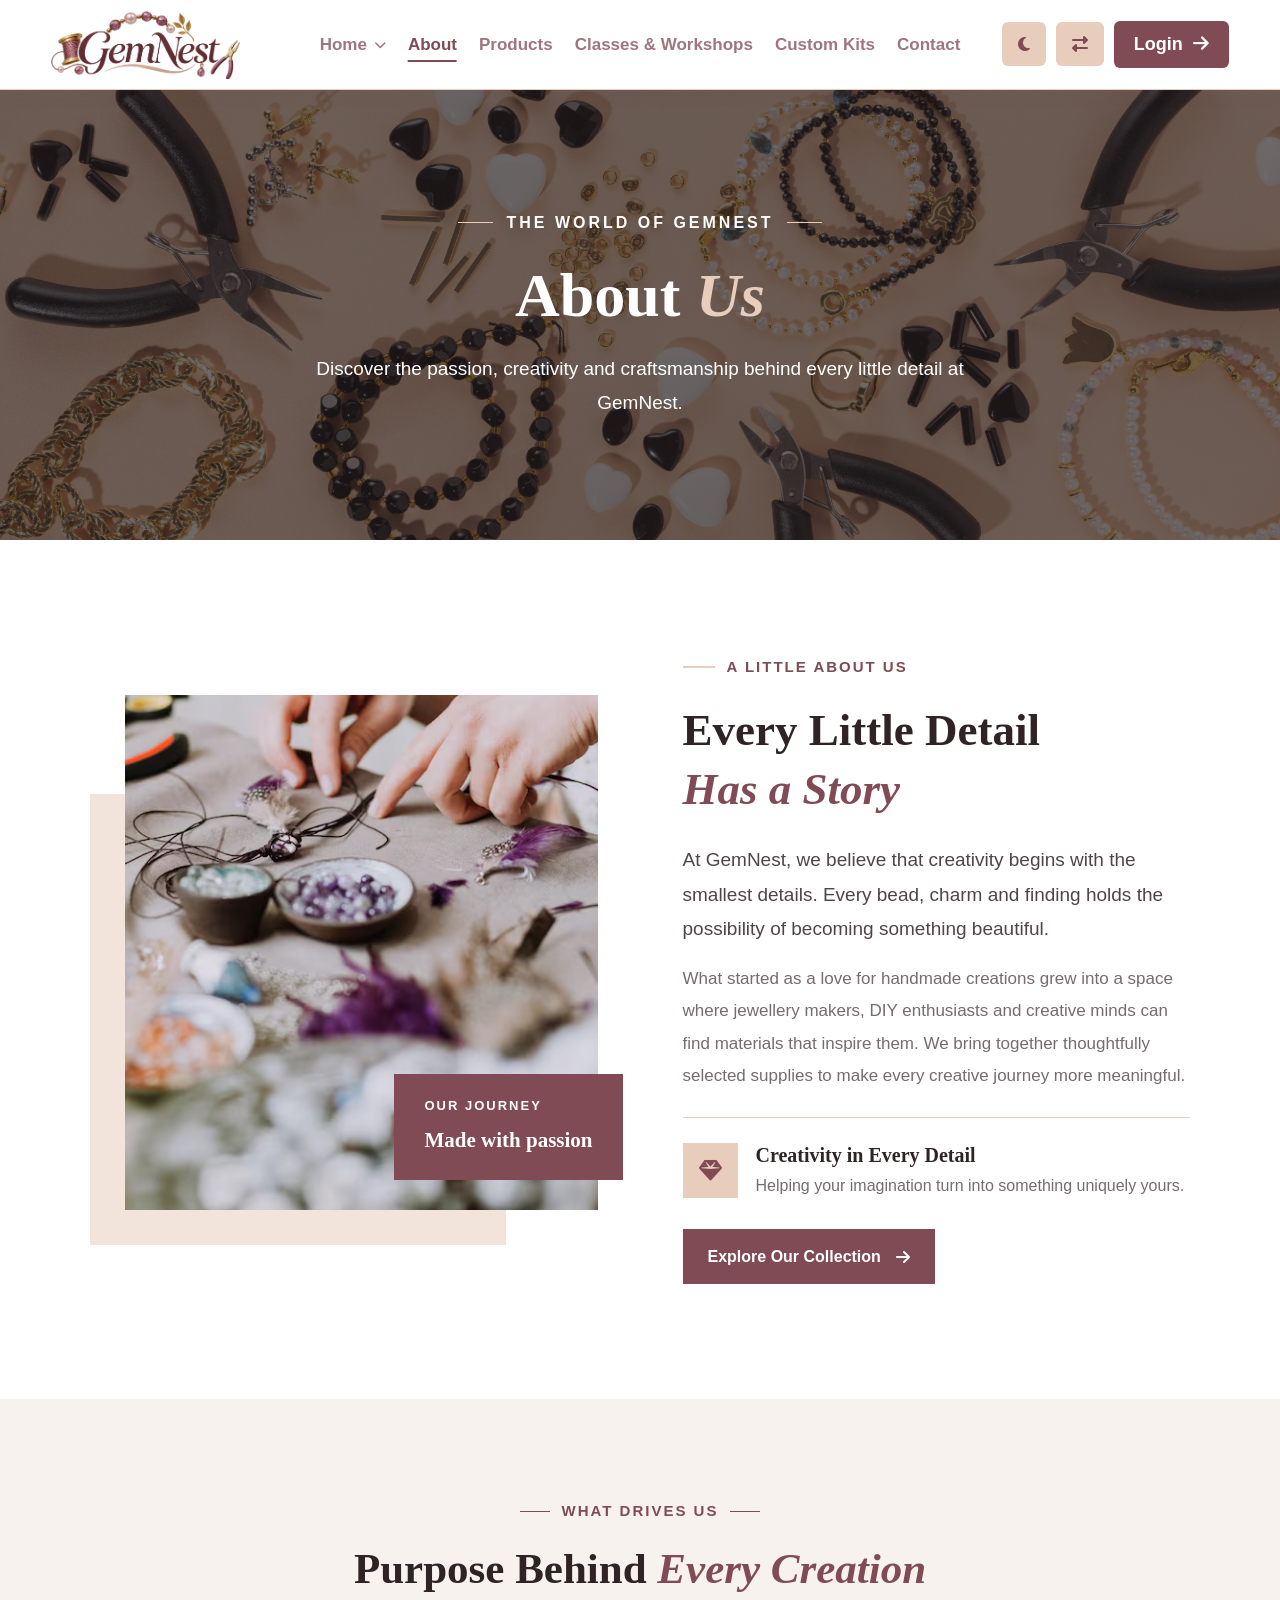
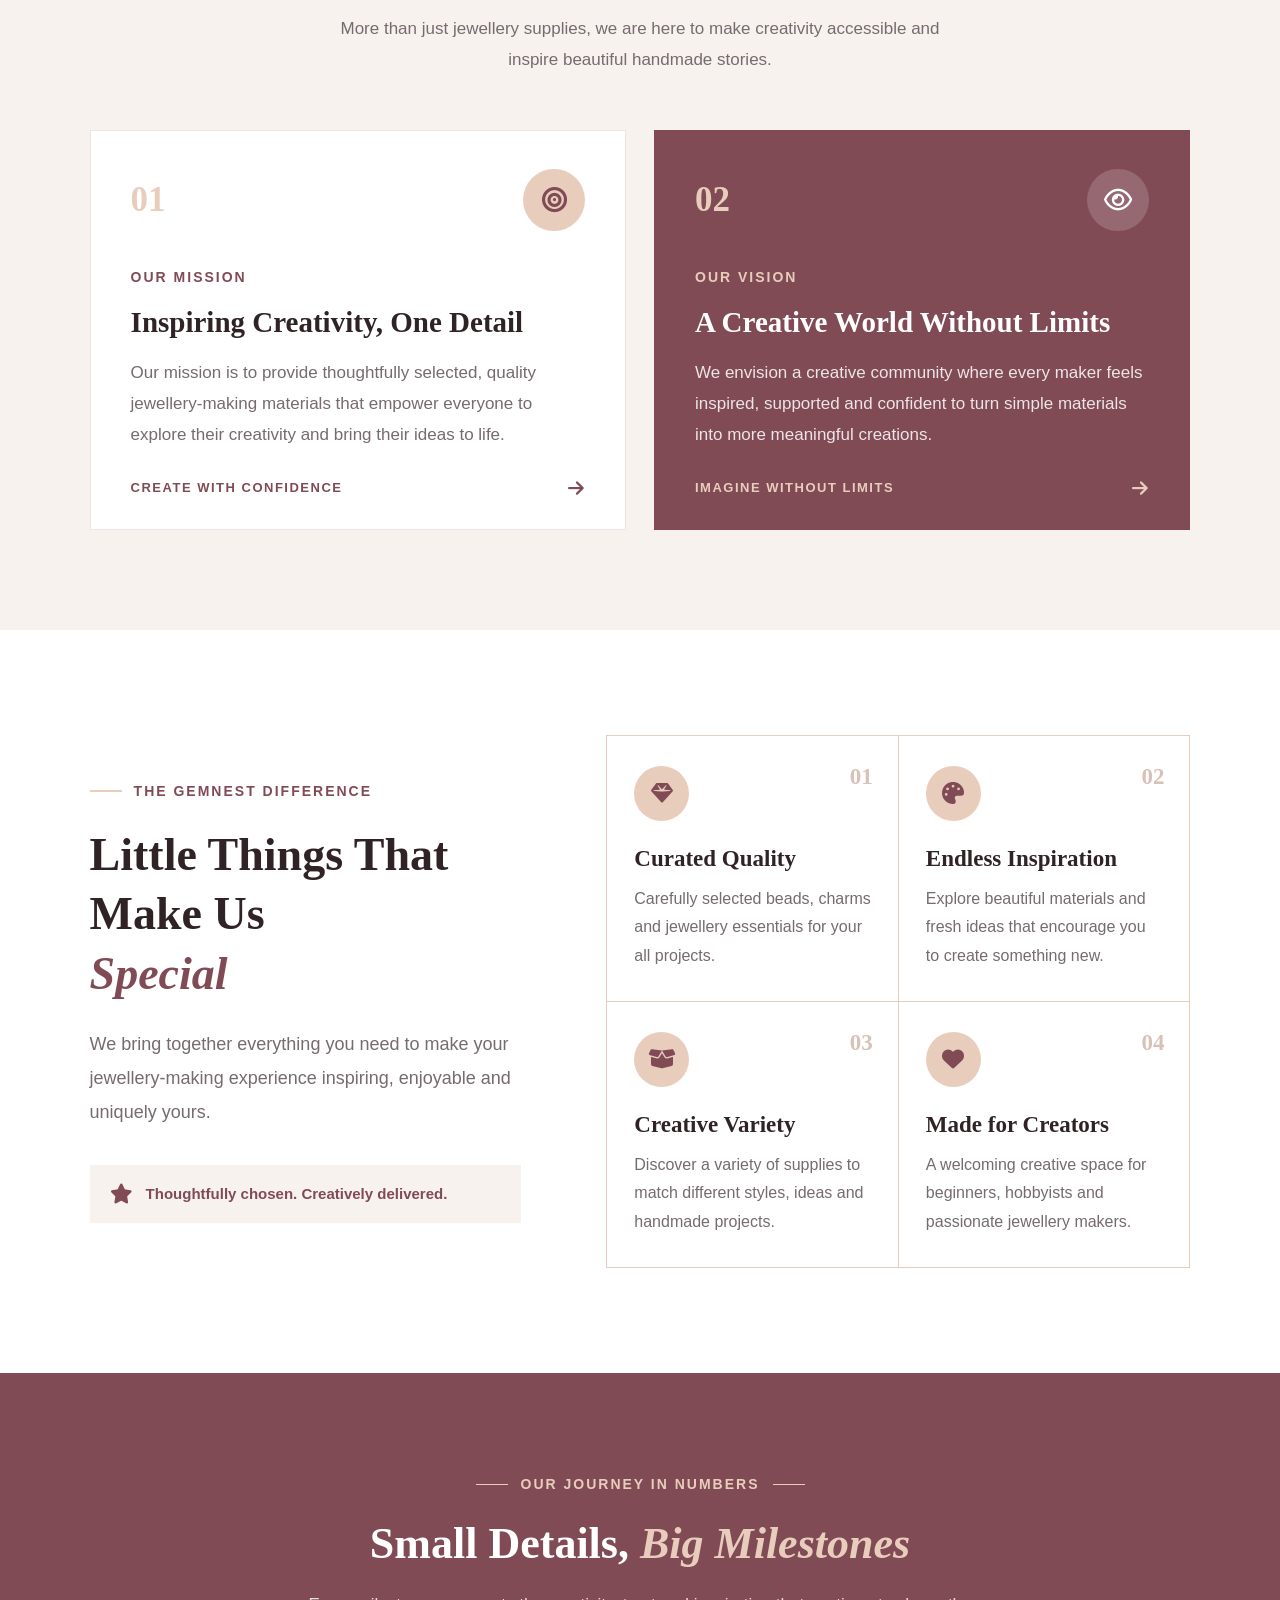
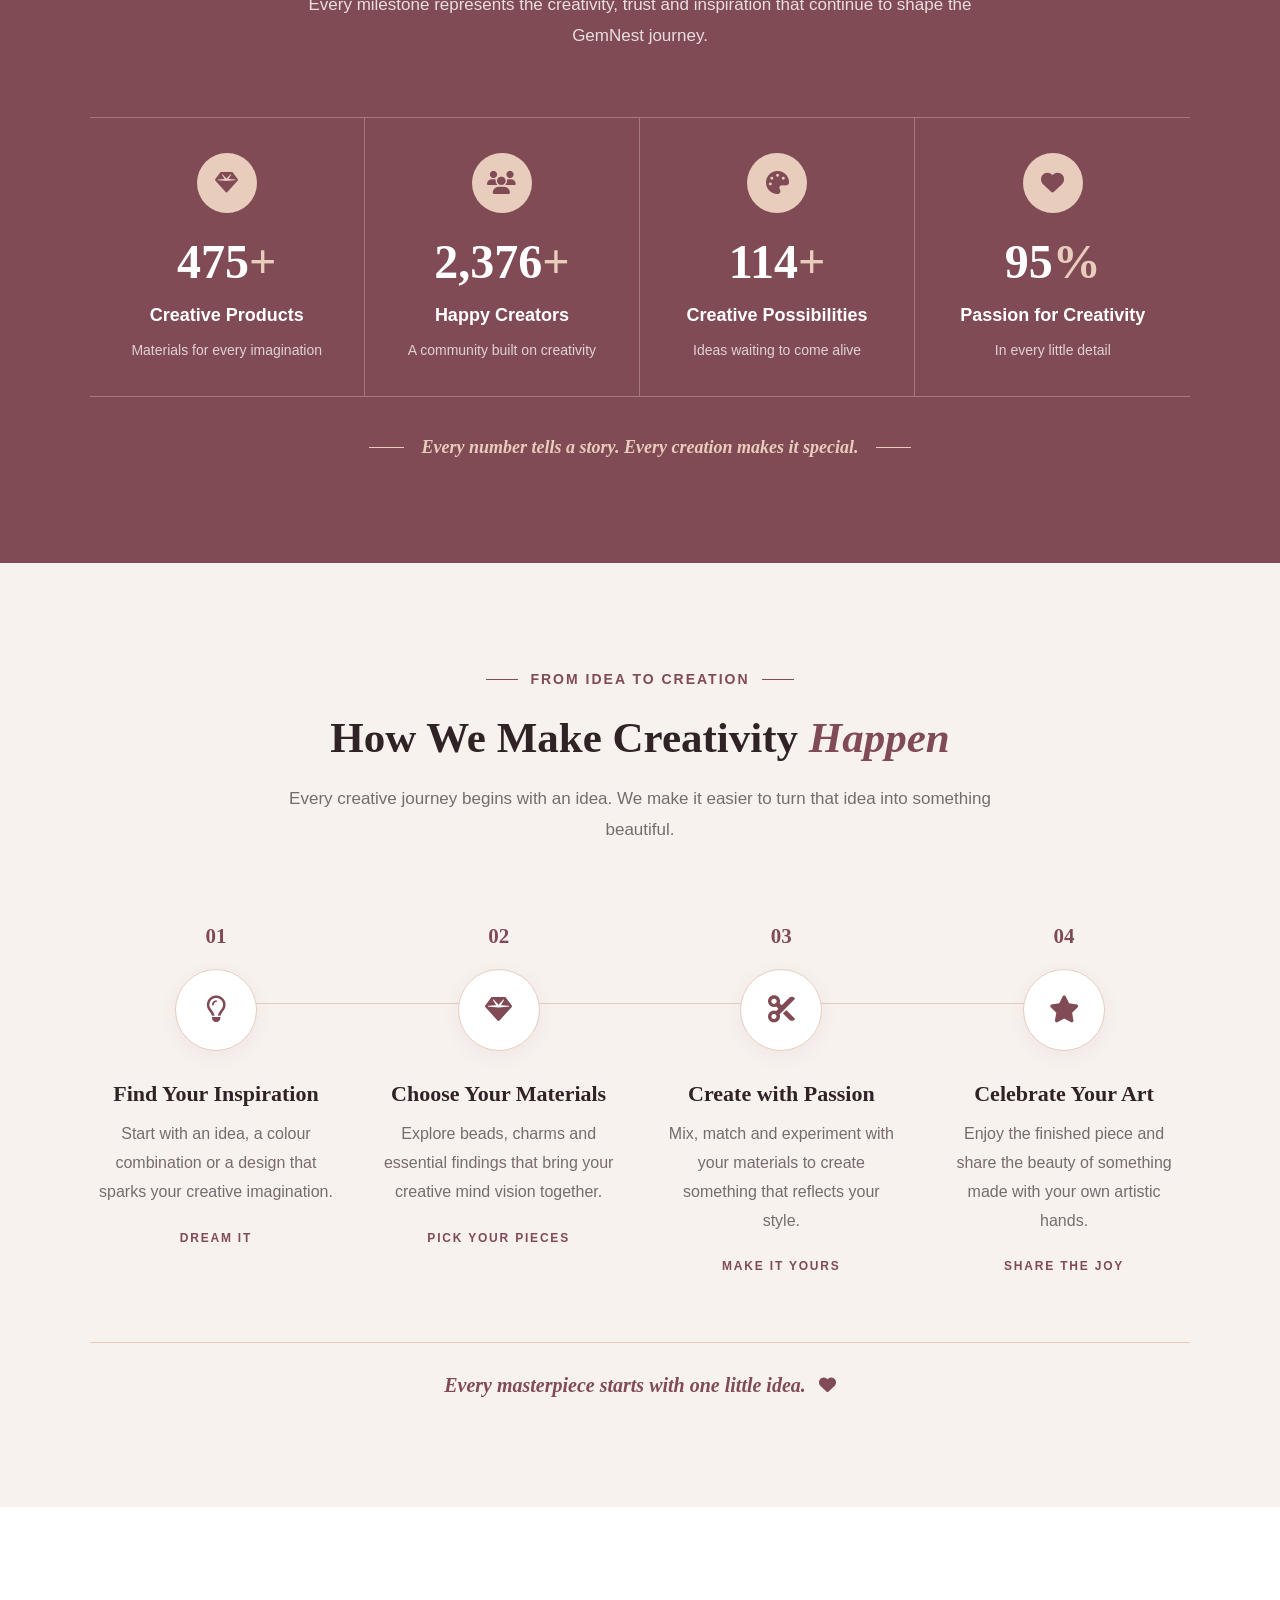
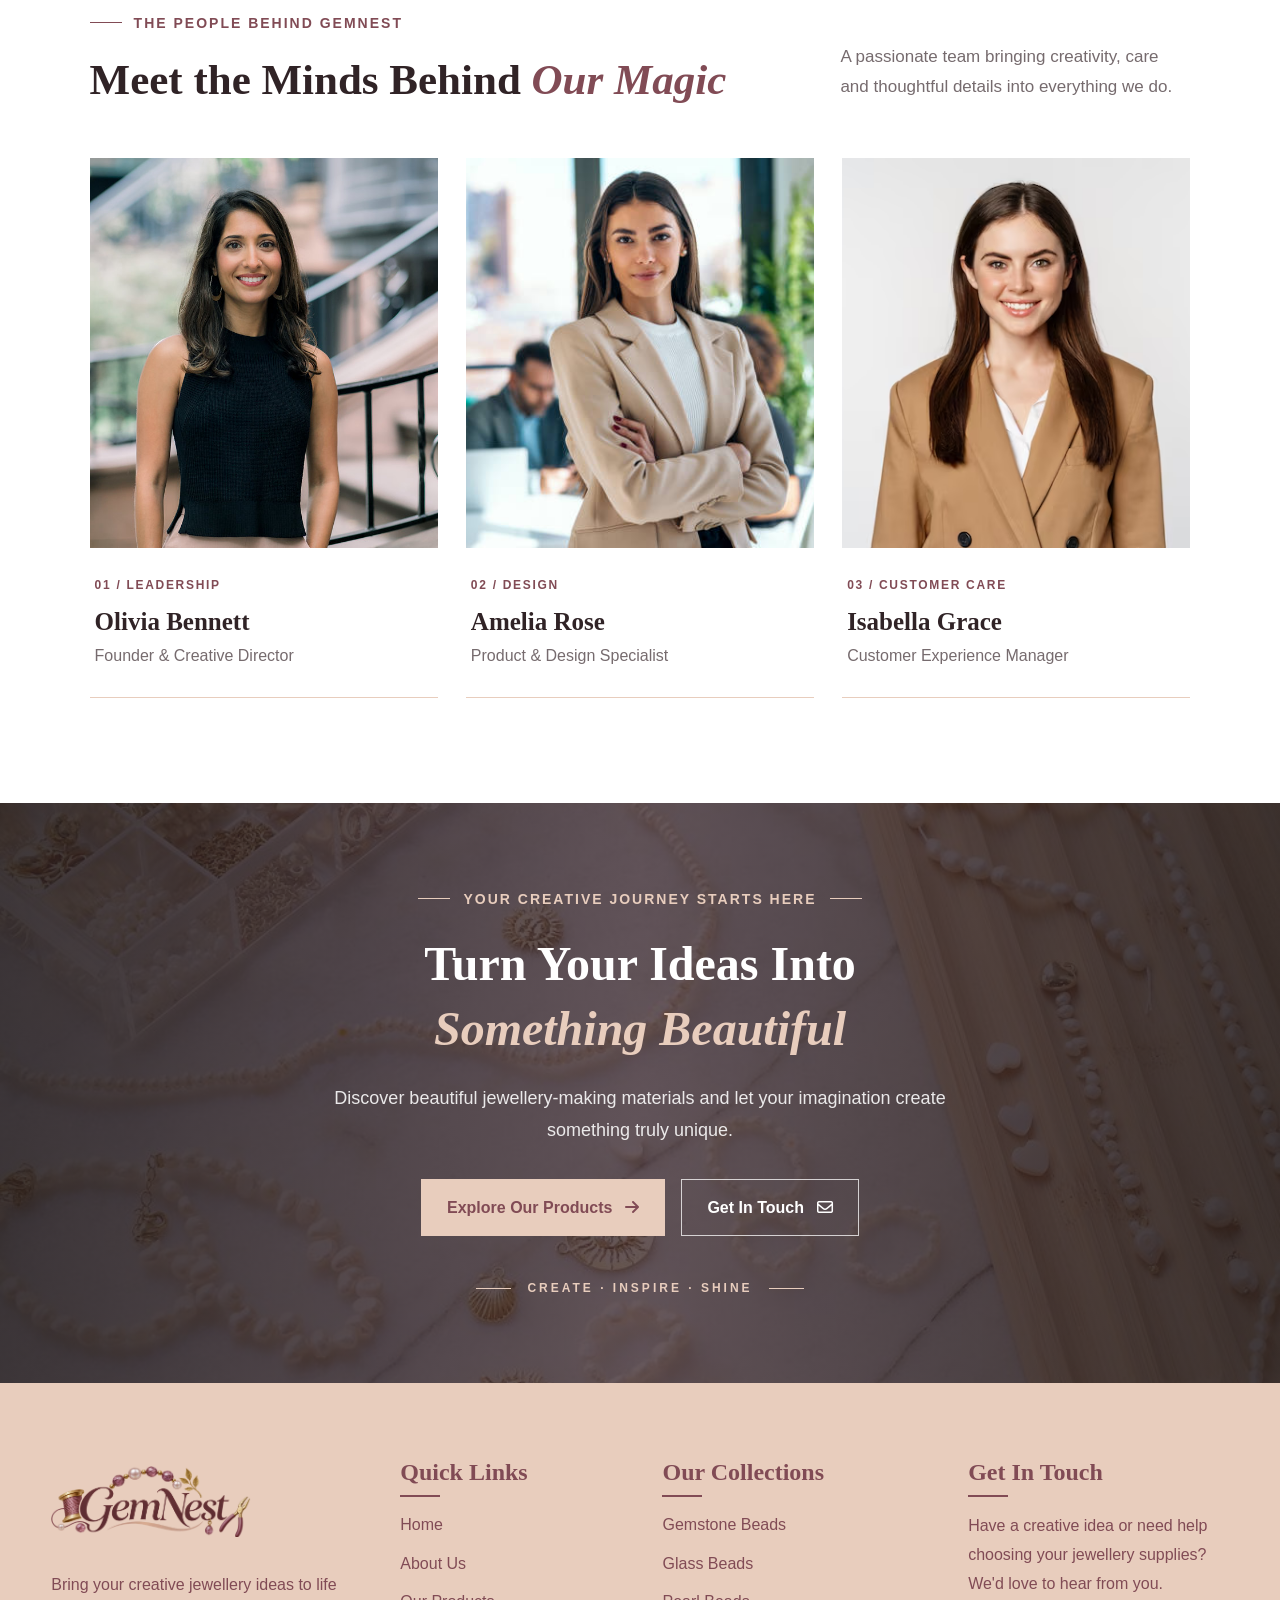
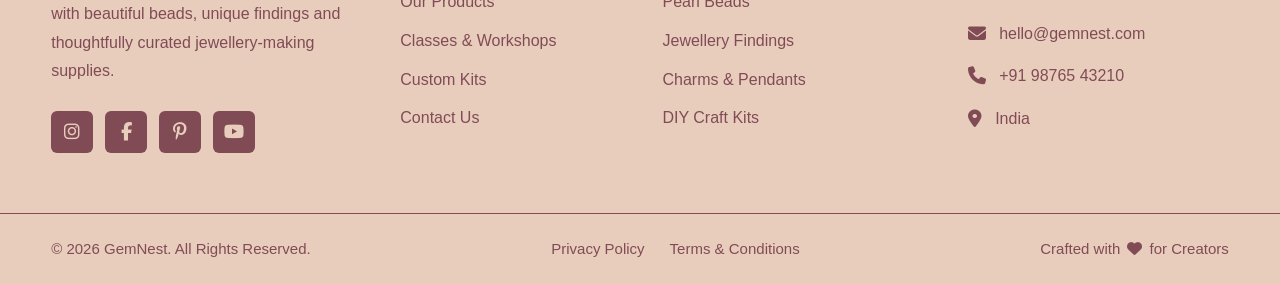
==== commit 144be1a3: "Add files via upload" ====
--- a/about.html
+++ b/about.html
@@ -283,7 +283,7 @@
 
                     <span class="gem-about-purpose-label">OUR MISSION</span>
 
-                    <h3>Inspiring Creativity, One Detail at a Time</h3>
+                    <h3>Inspiring Creativity, One Detail</h3>
 
                     <p>
                         Our mission is to provide thoughtfully selected,
@@ -314,7 +314,7 @@
                     <p>
                         We envision a creative community where every maker
                         feels inspired, supported and confident to turn
-                        simple materials into meaningful creations.
+                        simple materials into more meaningful creations.
                     </p>
 
                     <div class="gem-about-purpose-bottom">
@@ -362,7 +362,7 @@
                     <h3>Curated Quality</h3>
                     <p>
                         Carefully selected beads, charms and jewellery
-                        essentials for your creative projects.
+                        essentials for your all projects.
                     </p>
                 </div>
 
@@ -502,7 +502,7 @@
                     <h3>Find Your Inspiration</h3>
                     <p>
                         Start with an idea, a colour combination or a design
-                        that sparks your imagination.
+                        that sparks your creative imagination.
                     </p>
 
                     <span class="gem-about-process-caption">DREAM IT</span>
@@ -519,7 +519,7 @@
                     <h3>Choose Your Materials</h3>
                     <p>
                         Explore beads, charms and essential findings
-                        that bring your creative vision together.
+                        that bring your creative mind vision together.
                     </p>
 
                     <span class="gem-about-process-caption">PICK YOUR PIECES</span>
@@ -550,10 +550,10 @@
                         </div>
                     </div>
 
-                    <h3>Celebrate Your Creation</h3>
+                    <h3>Celebrate Your Art</h3>
                     <p>
                         Enjoy the finished piece and share the beauty
-                        of something made with your own hands.
+                        of something made with your own artistic hands.
                     </p>
 
                     <span class="gem-about-process-caption">SHARE THE JOY</span>
@@ -841,4 +841,4 @@
 
 </body>
 
-</html>
+</html>
--- a/css/style.css
+++ b/css/style.css
@@ -18195,7 +18195,7 @@
 
     .gem2-inspiration-gallery {
         grid-template-columns: 1fr 1fr;
-        grid-template-rows: 260px 190px 190px 220px;
+        grid-template-rows: 260px 190px 220px;
         gap: 12px;
     }
 
@@ -18222,7 +18222,7 @@
     .gem2-gallery-quote {
         grid-column: 2;
         grid-row: 3;
-        padding: 12px;
+        padding: 18px 12px;
     }
 
     .gem2-gallery-overlay {
@@ -19858,7 +19858,6 @@
 
 }
 
-
 /* ================= RTL RESPONSIVE FIXES ================= */
 
 @media (max-width: 768px) {
@@ -23934,7 +23933,7 @@
 
     .gem-enquiry-visual-note {
         top: 18px;
-        right: 12px;
+        right: 30px;
         max-width: calc(100% - 35px);
         padding: 12px 14px;
         font-size: 12px;
@@ -25132,6 +25131,55 @@
     }
 }
 
+/* Materials section: keep its content right-aligned in RTL at every size */
+html[dir="rtl"] .gem2-materials-heading,
+html[dir="rtl"] .gem2-materials-heading h2,
+html[dir="rtl"] .gem2-materials-intro {
+    text-align: right !important;
+}
+
+html[dir="rtl"] .gem2-materials-eyebrow {
+    direction: rtl;
+    flex-direction: row;
+    justify-content: flex-start;
+}
+
+/* Home 2: correct RTL order and alignment for workshop, kit, and signup details */
+html[dir="rtl"] .gem2-workshop-benefit {
+    direction: rtl;
+    flex-direction: row !important;
+    justify-content: flex-start !important;
+}
+
+html[dir="rtl"] .gem2-workshop-schedule-heading,
+html[dir="rtl"] .gem2-workshop-meta {
+    direction: rtl;
+    flex-direction: row !important;
+}
+
+html[dir="rtl"] .gem2-workshop-meta {
+    justify-content: flex-start !important;
+}
+
+html[dir="rtl"] .gem2-kit-step-heading {
+    direction: rtl;
+    flex-direction: row !important;
+    text-align: right !important;
+}
+
+html[dir="rtl"] .gem2-community-input-wrap,
+html[dir="rtl"] .gem2-community-form button {
+    direction: rtl;
+    flex-direction: row !important;
+}
+
+@media (min-width: 481px) {
+    html[dir="rtl"] .gem2-community-form {
+        direction: rtl;
+        flex-direction: row !important;
+    }
+}
+
 
 /* ==========================================
    GEMNEST TESTIMONIALS - RTL ALIGNMENT FIX
@@ -25483,4 +25531,515 @@
 html[dir="rtl"] .gem-footer-bottom-links {
     direction: rtl !important;
     flex-direction: row !important;
+}
+
+/* ======================================
+   HOME 2 HERO - RTL FINAL OVERRIDE
+====================================== */
+
+html[dir="rtl"] .gem2-hero,
+html[dir="rtl"] .gem2-hero-container {
+    direction: rtl !important;
+}
+
+html[dir="rtl"] .gem2-hero-content {
+    width: 100% !important;
+    text-align: right !important;
+    direction: rtl !important;
+    justify-self: stretch !important;
+    margin-left: 0 !important;
+    margin-right: auto !important;
+}
+
+html[dir="rtl"] .gem2-eyebrow {
+    width: 100% !important;
+    justify-content: flex-start !important;
+    flex-direction: row !important;
+    text-align: right !important;
+}
+
+html[dir="rtl"] .gem2-hero-content h1,
+html[dir="rtl"] .gem2-description {
+    width: 100% !important;
+    text-align: right !important;
+    direction: rtl !important;
+    margin-left: 0 !important;
+    margin-right: 0 !important;
+}
+
+html[dir="rtl"] .gem2-description {
+    max-width: 620px;
+}
+
+html[dir="rtl"] .gem2-hero-actions {
+    direction: rtl !important;
+    flex-direction: row !important;
+    justify-content: flex-start !important;
+    align-items: center !important;
+}
+
+html[dir="rtl"] .gem2-primary-btn,
+html[dir="rtl"] .gem2-story-btn {
+    direction: rtl !important;
+    flex-direction: row !important;
+}
+
+html[dir="rtl"] .gem2-bottom-note {
+    width: 100% !important;
+    direction: rtl !important;
+    flex-direction: row !important;
+    justify-content: flex-start !important;
+    text-align: right !important;
+}
+
+/* Keep hero image positioning unchanged */
+html[dir="rtl"] .gem2-hero-visual {
+    direction: ltr !important;
+}
+
+/* =========================================
+   MOBILE FILTERS - 3 TOP + 3 BOTTOM
+========================================= */
+
+@media (max-width: 600px) {
+
+    .gem-featured .gem-product-filters {
+        display: grid !important;
+        grid-template-columns: repeat(3, minmax(0, 1fr)) !important;
+        grid-template-rows: repeat(2, auto) !important;
+        gap: 12px 10px !important;
+
+        width: 100% !important;
+        margin: 30px auto 35px !important;
+        padding: 0 !important;
+
+        justify-content: stretch !important;
+        align-items: center !important;
+    }
+
+    .gem-featured .gem-product-filters .gem-filter-btn {
+        display: flex !important;
+        align-items: center !important;
+        justify-content: center !important;
+
+        width: 100% !important;
+        min-width: 0 !important;
+        min-height: 42px !important;
+
+        padding: 10px 5px !important;
+        margin: 0 !important;
+
+        font-size: 14px !important;
+        white-space: nowrap !important;
+        border-radius: 30px !important;
+    }
+
+}
+
+/* Extra small mobile */
+
+@media (max-width: 380px) {
+
+    .gem-featured .gem-product-filters {
+        gap: 10px 8px !important;
+    }
+
+    .gem-featured .gem-product-filters .gem-filter-btn {
+        font-size: 13px !important;
+        padding: 9px 3px !important;
+        min-height: 40px !important;
+    }
+
+}
+
+/* Home page mobile layout refinements */
+@media (max-width: 600px) {
+    .gem-why-item {
+        grid-template-columns: 28px 44px minmax(0, 1fr);
+        gap: 10px;
+        padding: 17px 10px;
+    }
+
+    .gem-why-number {
+        padding-top: 8px;
+        font-size: 15px;
+    }
+
+    .gem-why-icon {
+        width: 44px;
+        height: 44px;
+        flex: 0 0 44px;
+        border-radius: 10px;
+        font-size: 21px;
+    }
+
+    .gem-why-item-content {
+        min-width: 0;
+    }
+
+    .gem-why-item-content h3 {
+        margin-bottom: 6px;
+        font-size: 17px;
+        line-height: 1.3;
+    }
+
+    .gem-why-item-content p {
+        font-size: 13px;
+        line-height: 1.55;
+    }
+
+    .gem-connect-cta-content {
+        width: 100%;
+        min-width: 0;
+        text-align: center;
+    }
+
+    .gem-connect-eyebrow {
+        width: 100%;
+        justify-content: center;
+        flex-wrap: wrap;
+        text-align: center;
+        font-size: 12px;
+        letter-spacing: 1.4px;
+        line-height: 1.5;
+    }
+
+    .gem-connect-cta-content h2,
+    .gem-connect-cta-content>p {
+        width: 100%;
+        text-align: center;
+    }
+
+    .gem-newsletter {
+        grid-template-columns: minmax(0, 1fr);
+        gap: 0;
+        width: 100%;
+        min-width: 0;
+        padding: 30px 20px;
+    }
+
+    .gem-newsletter-content {
+        width: 100%;
+        min-width: 0;
+    }
+
+    .gem-newsletter-label {
+        display: flex;
+        max-width: 100%;
+        flex-wrap: wrap;
+        gap: 8px;
+        font-size: 12px;
+        line-height: 1.5;
+        letter-spacing: 1px;
+    }
+
+    .gem-newsletter-content h2 {
+        font-size: 36px;
+        line-height: 1.25;
+    }
+
+    .gem-newsletter-content>p {
+        font-size: 14px;
+        line-height: 1.65;
+        overflow-wrap: anywhere;
+    }
+
+    .gem-newsletter-form {
+        display: flex;
+        width: 100%;
+        max-width: 100%;
+        flex-direction: column;
+        gap: 10px;
+    }
+
+    .gem-newsletter-input-wrap {
+        width: 100%;
+        min-height: 50px;
+        padding: 0 13px;
+    }
+
+    .gem-newsletter-input-wrap input {
+        min-width: 0;
+        font-size: 14px;
+    }
+
+    .gem-newsletter-btn {
+        width: 100%;
+        min-height: 48px;
+        padding: 12px 16px;
+        font-size: 15px;
+    }
+
+    .gem-newsletter-decoration {
+        display: none;
+    }
+
+    .gem-newsletter-content .gem-newsletter-note {
+        align-items: flex-start;
+        font-size: 12px;
+        line-height: 1.55;
+    }
+
+    .gem-testimonial-author {
+        display: grid;
+        grid-template-columns: 52px minmax(0, 1fr);
+        grid-template-rows: auto auto;
+        align-items: center;
+        column-gap: 12px;
+        row-gap: 3px;
+        padding-top: 18px;
+    }
+
+    .gem-testimonial-author img {
+        grid-column: 1;
+        grid-row: 1 / 3;
+        width: 52px;
+        height: 52px;
+    }
+
+    .gem-testimonial-author>div:not(.gem-testimonial-verified) {
+        grid-column: 2;
+        grid-row: 1;
+        min-width: 0;
+    }
+
+    .gem-testimonial-author h3 {
+        font-size: 18px;
+        line-height: 1.2;
+    }
+
+    .gem-testimonial-author>div:not(.gem-testimonial-verified)>span {
+        font-size: 12px;
+        line-height: 1.4;
+    }
+
+    .gem-testimonial-verified {
+        grid-column: 2;
+        grid-row: 2;
+        justify-self: start;
+        margin: 2px 0 0;
+        font-size: 12px;
+    }
+
+    .gem-testimonial-bottom {
+        width: 100%;
+        min-width: 0;
+        padding: 20px 16px;
+    }
+
+    .gem-testimonial-community-text {
+        min-width: 0;
+    }
+
+    .gem-testimonial-community-text h3 {
+        font-size: 21px;
+        line-height: 1.3;
+    }
+
+    .gem-testimonial-community-text p {
+        font-size: 14px;
+        line-height: 1.55;
+    }
+
+    .gem-testimonial-btn {
+        width: 100%;
+        min-width: 0;
+        justify-content: center;
+        white-space: normal;
+    }
+
+    html[dir="rtl"] .gem-newsletter-form {
+        flex-direction: column !important;
+    }
+
+    html[dir="rtl"] .gem-testimonial-author {
+        direction: rtl !important;
+        text-align: right !important;
+    }
+
+    html[dir="rtl"] .gem-testimonial-author>div:not(.gem-testimonial-verified) {
+        text-align: right !important;
+    }
+
+    html[dir="rtl"] .gem-testimonial-verified {
+        justify-self: start;
+        margin-right: 0 !important;
+        margin-left: 0 !important;
+    }
+
+    html[dir="rtl"] .gem-testimonial-bottom {
+        flex-direction: column !important;
+        align-items: stretch !important;
+        text-align: center !important;
+    }
+
+    html[dir="rtl"] .gem-testimonial-community-icon {
+        align-self: center;
+        order: 0 !important;
+    }
+
+    html[dir="rtl"] .gem-testimonial-community-text,
+    html[dir="rtl"] .gem-testimonial-community-text h3,
+    html[dir="rtl"] .gem-testimonial-community-text p {
+        text-align: center !important;
+    }
+
+    html[dir="rtl"] .gem-testimonial-btn {
+        order: 0 !important;
+        margin: 0 !important;
+    }
+}
+
+/* Mobile CTA and community text spacing */
+@media (max-width: 600px) {
+    .gem-connect-cta {
+        padding: 18px;
+    }
+
+    .gem-connect-cta-content {
+        padding: 0;
+        text-align: left !important;
+        align-items: flex-start !important;
+    }
+
+    .gem-connect-eyebrow {
+        justify-content: flex-start !important;
+        text-align: left !important;
+        gap: 9px;
+        margin-bottom: 18px;
+    }
+
+    .gem-connect-cta-content h2,
+    .gem-connect-cta-content h2 span,
+    .gem-connect-cta-content>p {
+        width: 100%;
+        text-align: left !important;
+    }
+
+    .gem-connect-cta-content h2 {
+        margin-bottom: 14px;
+        font-size: 31px;
+        line-height: 1.28;
+    }
+
+    .gem-connect-cta-content>p {
+        margin-bottom: 22px;
+        font-size: 15px;
+        line-height: 1.65;
+    }
+
+    .gem-testimonial-bottom {
+        align-items: stretch;
+        text-align: left !important;
+    }
+
+    .gem-testimonial-community-icon {
+        align-self: flex-start;
+    }
+
+    .gem-testimonial-community-text,
+    .gem-testimonial-community-text h3,
+    .gem-testimonial-community-text p {
+        width: 100%;
+        text-align: left !important;
+    }
+
+    .gem-testimonial-community-text h3 {
+        font-size: 22px;
+        line-height: 1.32;
+    }
+
+    .gem-testimonial-community-text p {
+        font-size: 15px;
+        line-height: 1.6;
+    }
+
+    html[dir="rtl"] .gem-connect-cta-content,
+    html[dir="rtl"] .gem-connect-eyebrow,
+    html[dir="rtl"] .gem-connect-cta-content h2,
+    html[dir="rtl"] .gem-connect-cta-content h2 span,
+    html[dir="rtl"] .gem-connect-cta-content>p,
+    html[dir="rtl"] .gem-testimonial-community-text,
+    html[dir="rtl"] .gem-testimonial-community-text h3,
+    html[dir="rtl"] .gem-testimonial-community-text p {
+        text-align: left !important;
+    }
+
+    html[dir="rtl"] .gem-connect-cta-content {
+        align-items: flex-start !important;
+    }
+
+    html[dir="rtl"] .gem-connect-eyebrow {
+        justify-content: flex-start !important;
+    }
+
+    html[dir="rtl"] .gem-testimonial-bottom {
+        text-align: left !important;
+    }
+
+    html[dir="rtl"] .gem-testimonial-community-icon {
+        align-self: flex-start;
+    }
+}
+
+/* Stack product and about-page grids on mobile */
+@media (max-width: 600px) {
+
+    .gem-material-product-grid,
+    .gem-catalogue-grid,
+    .gem-about-special-features,
+    .gem-about-achievements-grid {
+        grid-template-columns: minmax(0, 1fr) !important;
+    }
+
+    .gem-material-product-grid .gem-material-product:last-child {
+        grid-column: auto !important;
+        justify-self: stretch !important;
+        width: 100% !important;
+    }
+
+    .gem-about-special-item {
+        min-height: 0;
+        padding: 22px 18px;
+    }
+
+    .gem-about-achievement-item {
+        min-height: 0;
+        padding: 25px 16px;
+        border-right: 0;
+        border-bottom: 1px solid rgba(232, 205, 189, .35);
+    }
+
+    .gem-about-achievement-item:nth-child(2),
+    .gem-about-achievement-item:nth-child(3) {
+        border-bottom: 1px solid rgba(232, 205, 189, .35);
+    }
+
+    .gem-about-achievement-item:last-child {
+        border-bottom: 0;
+    }
+
+    html[dir="rtl"] .gem-about-achievement-item {
+        border-left: 0 !important;
+        border-right: 0 !important;
+    }
+}
+
+@media (max-width: 600px) {
+
+    .gem-learning-image-note {
+        position: relative !important;
+        top: auto !important;
+        right: auto !important;
+        bottom: auto !important;
+        left: auto !important;
+
+        width: fit-content;
+        max-width: 90%;
+        margin: 15px auto 0 !important;
+
+        transform: none !important;
+        align-self: center;
+    }
+
 }
